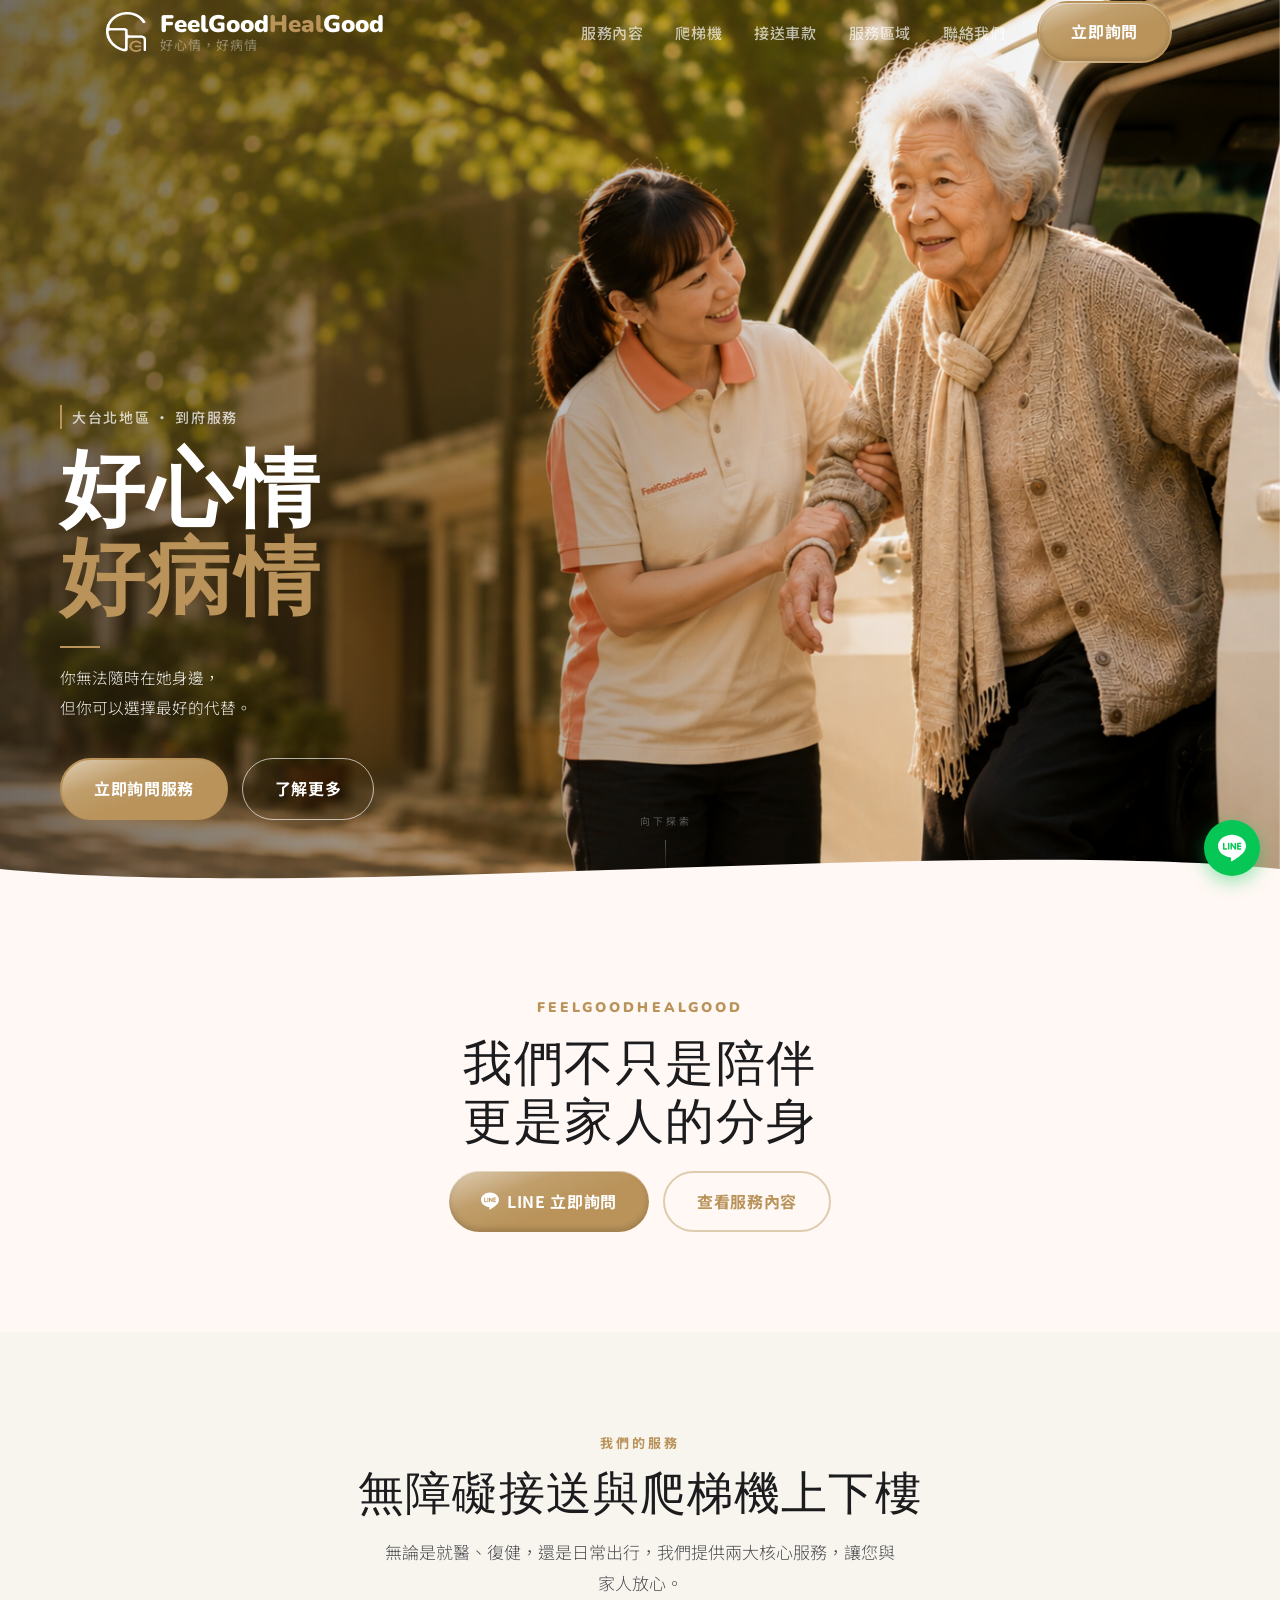
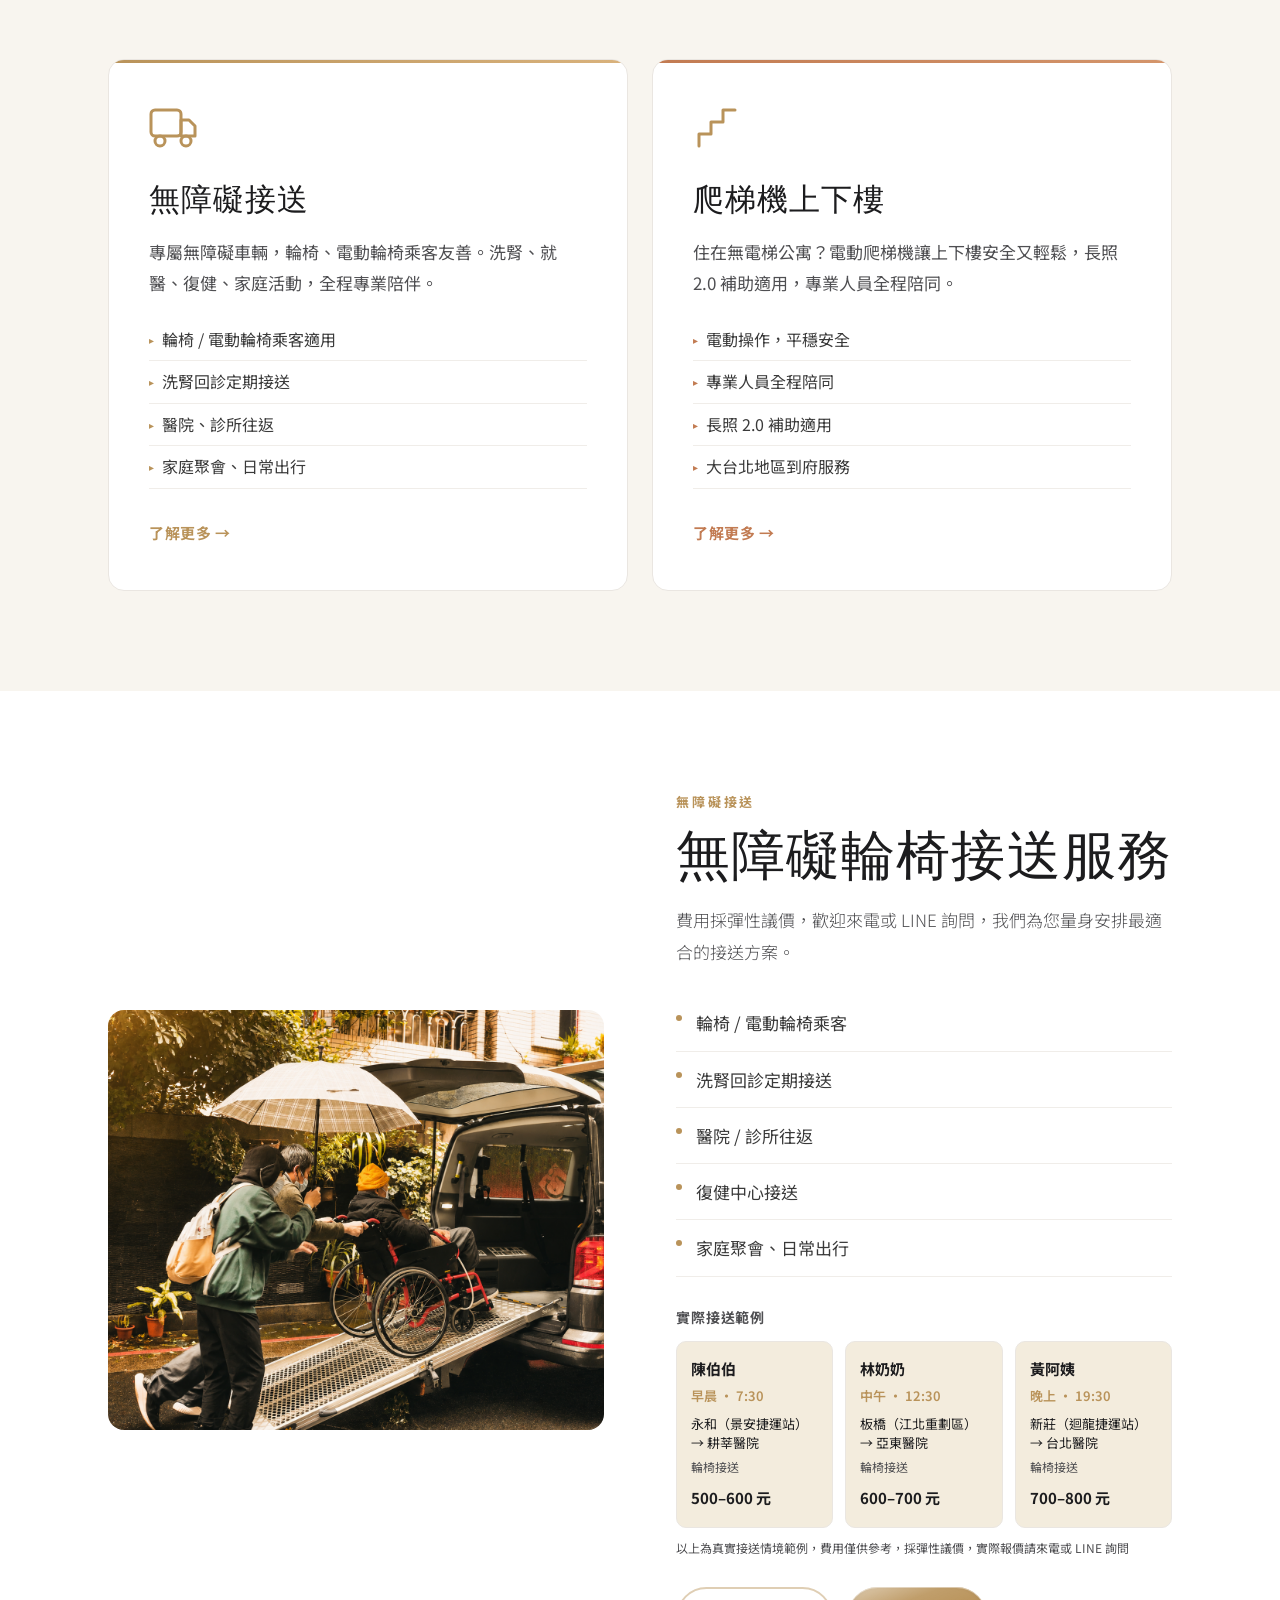
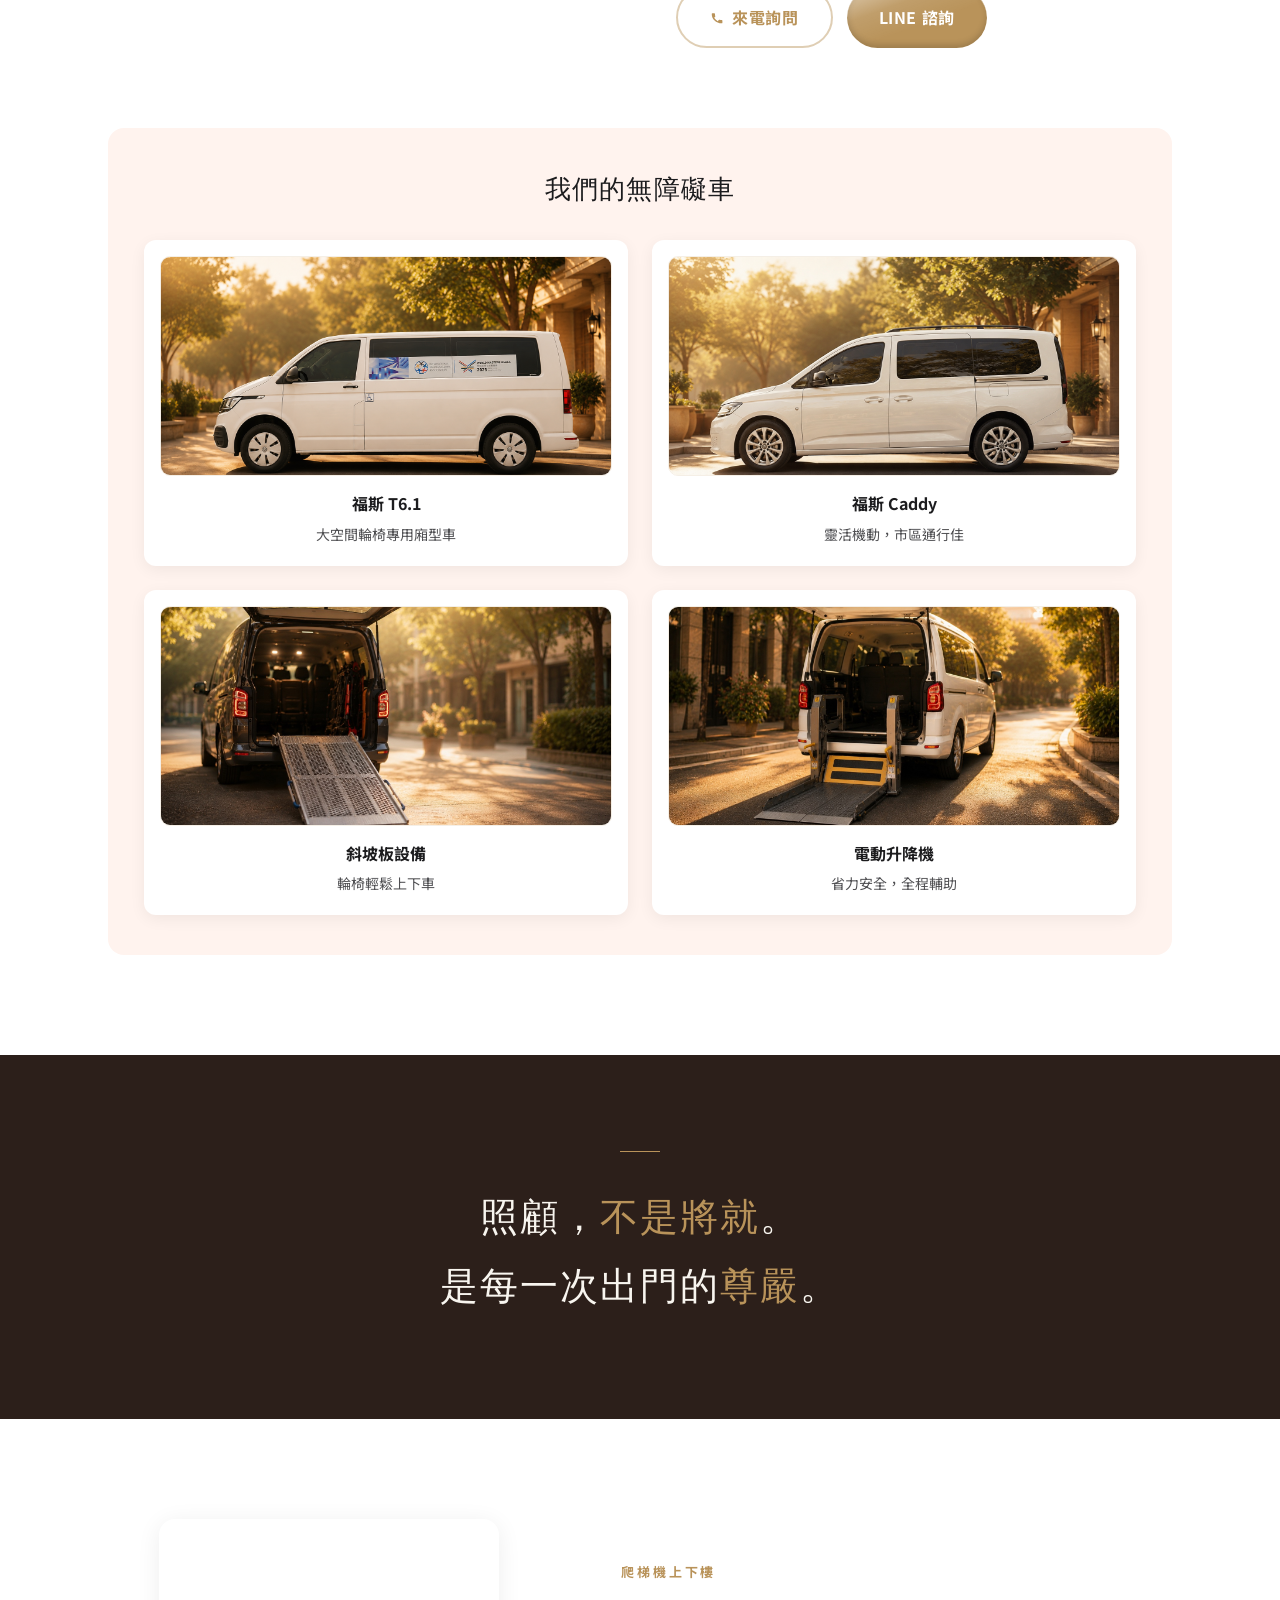
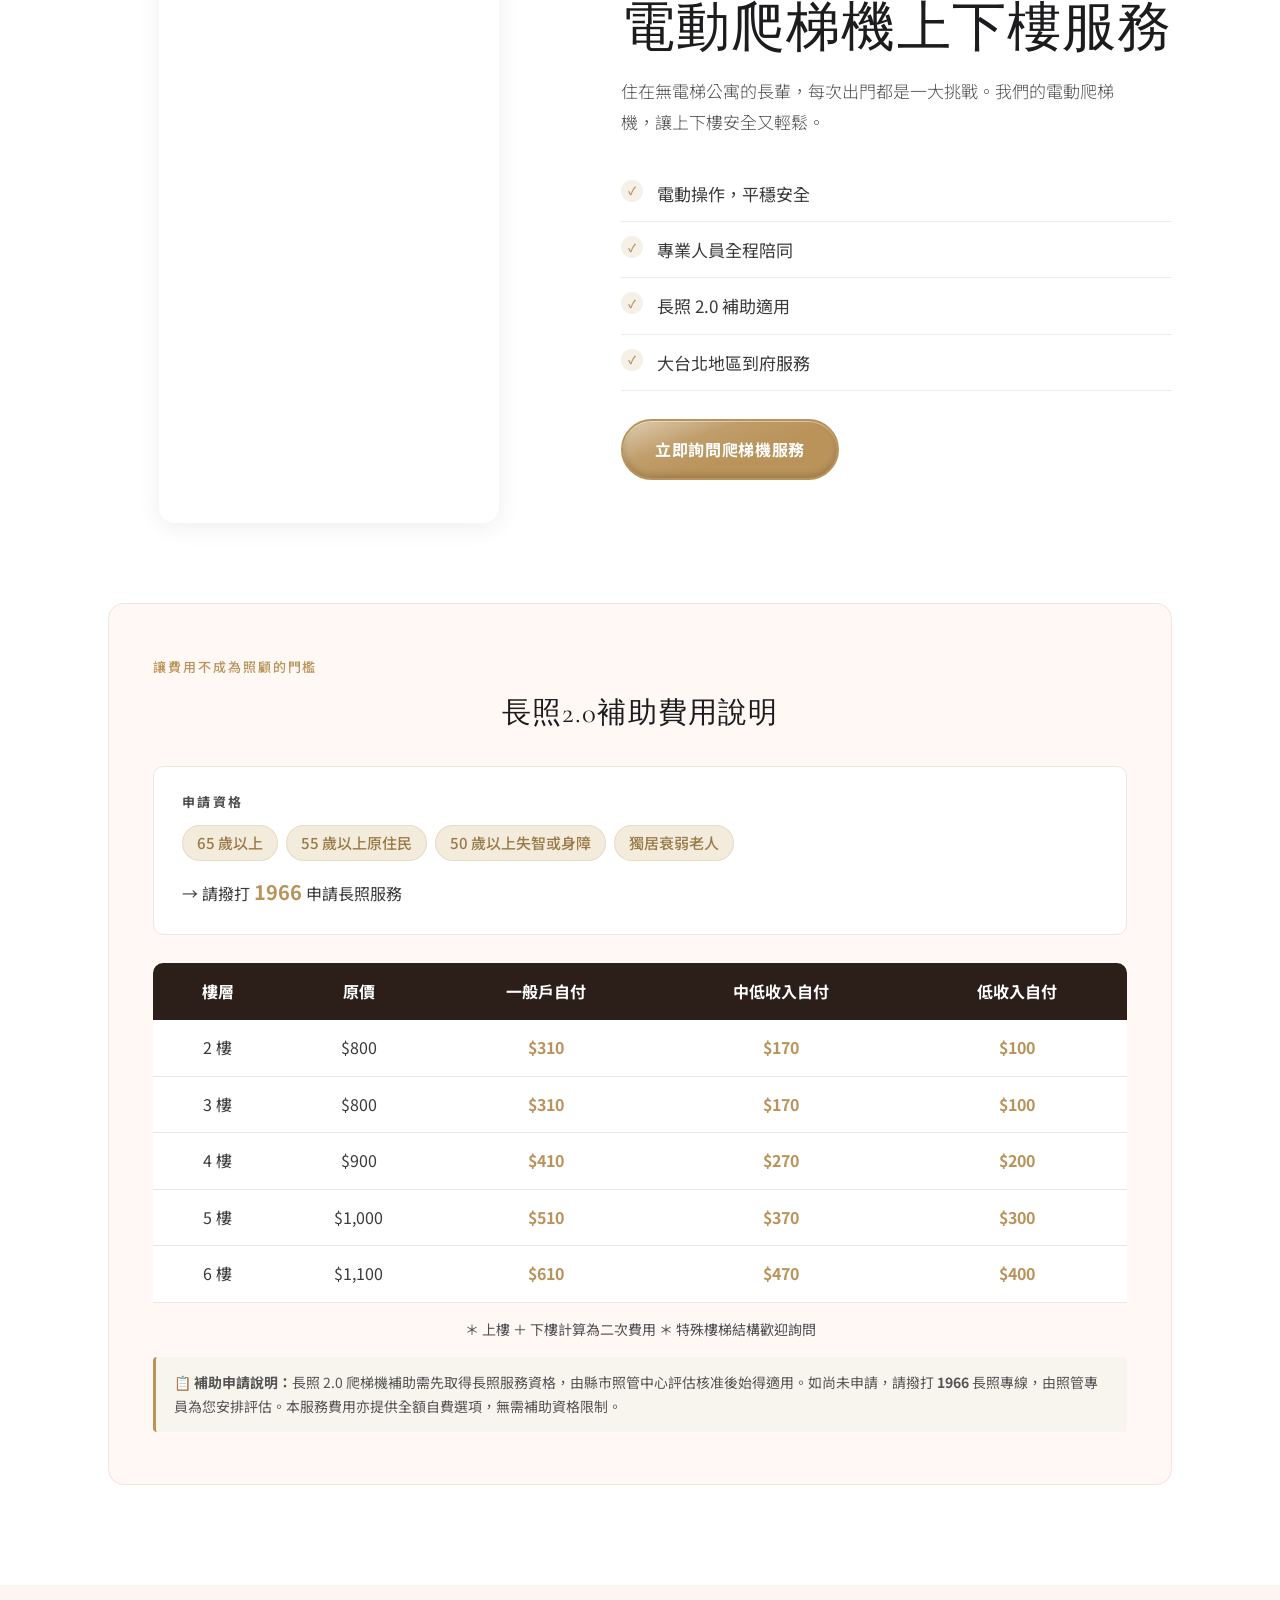
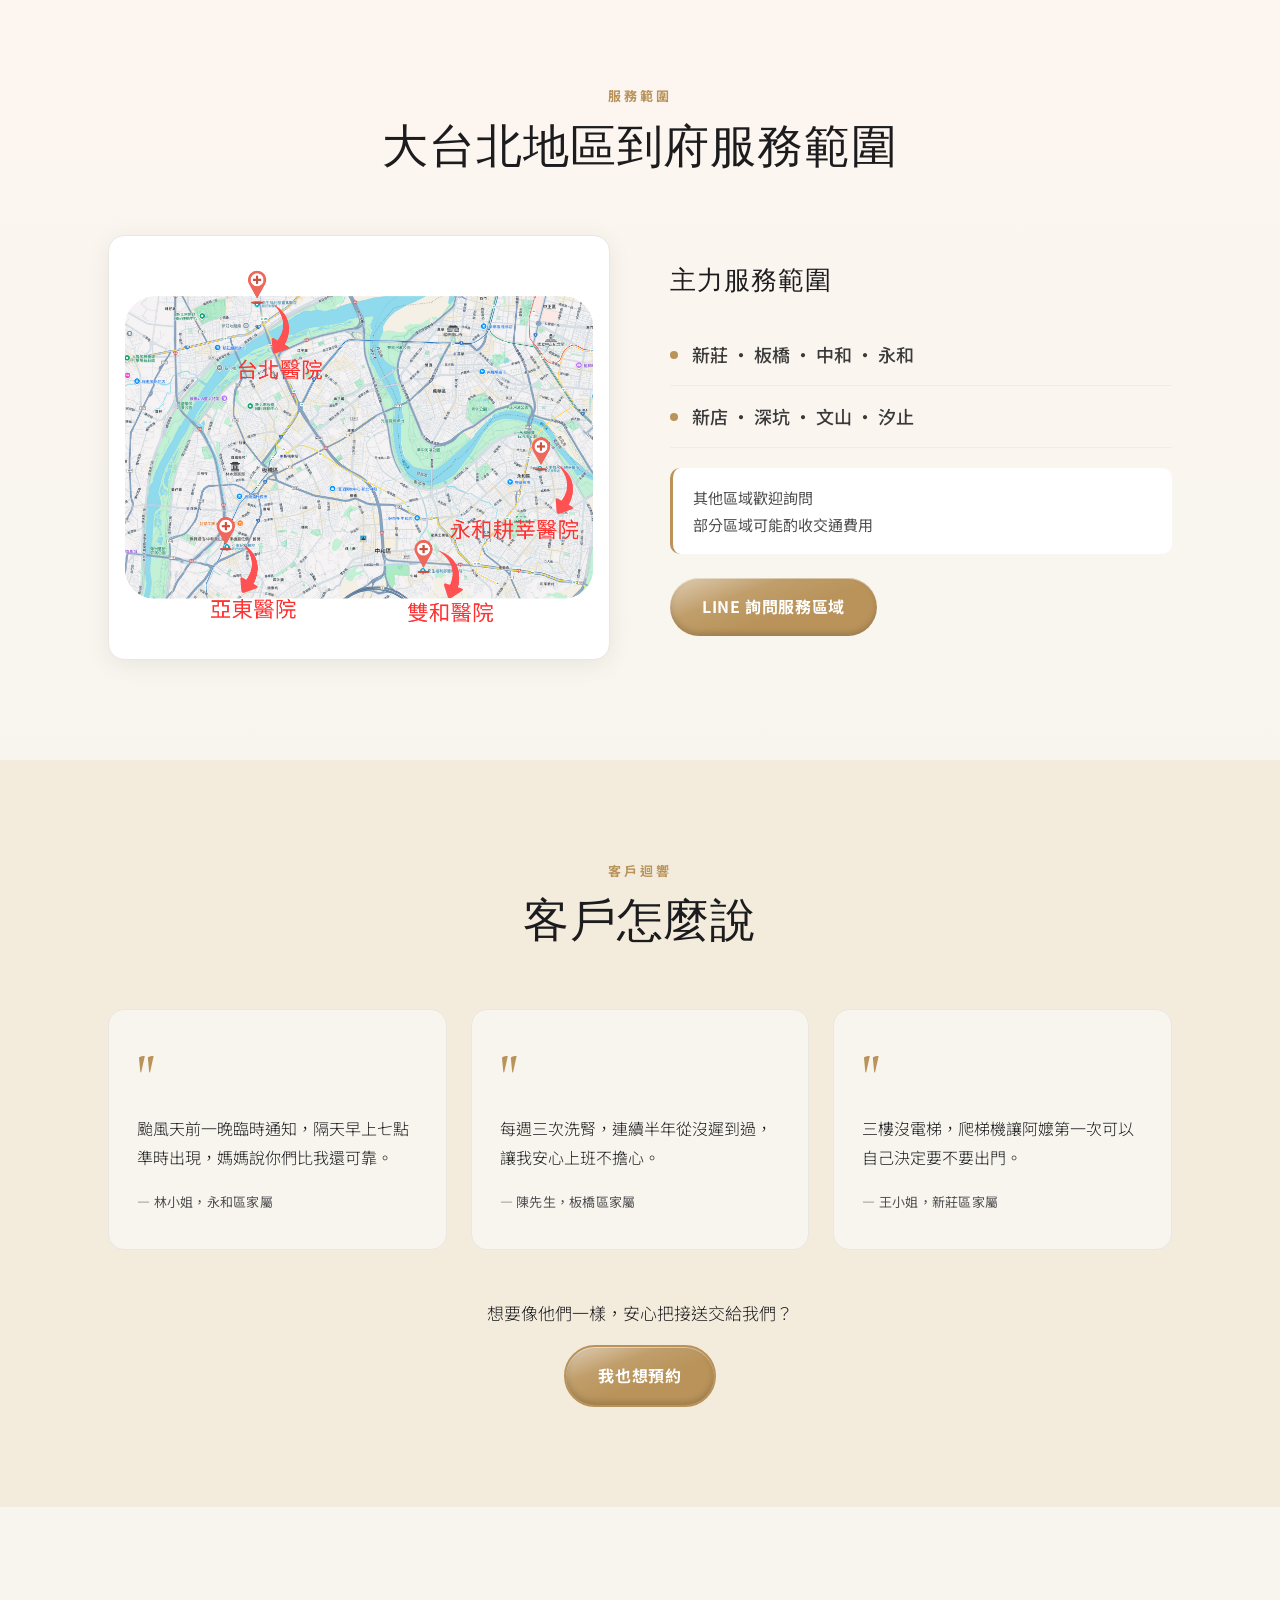
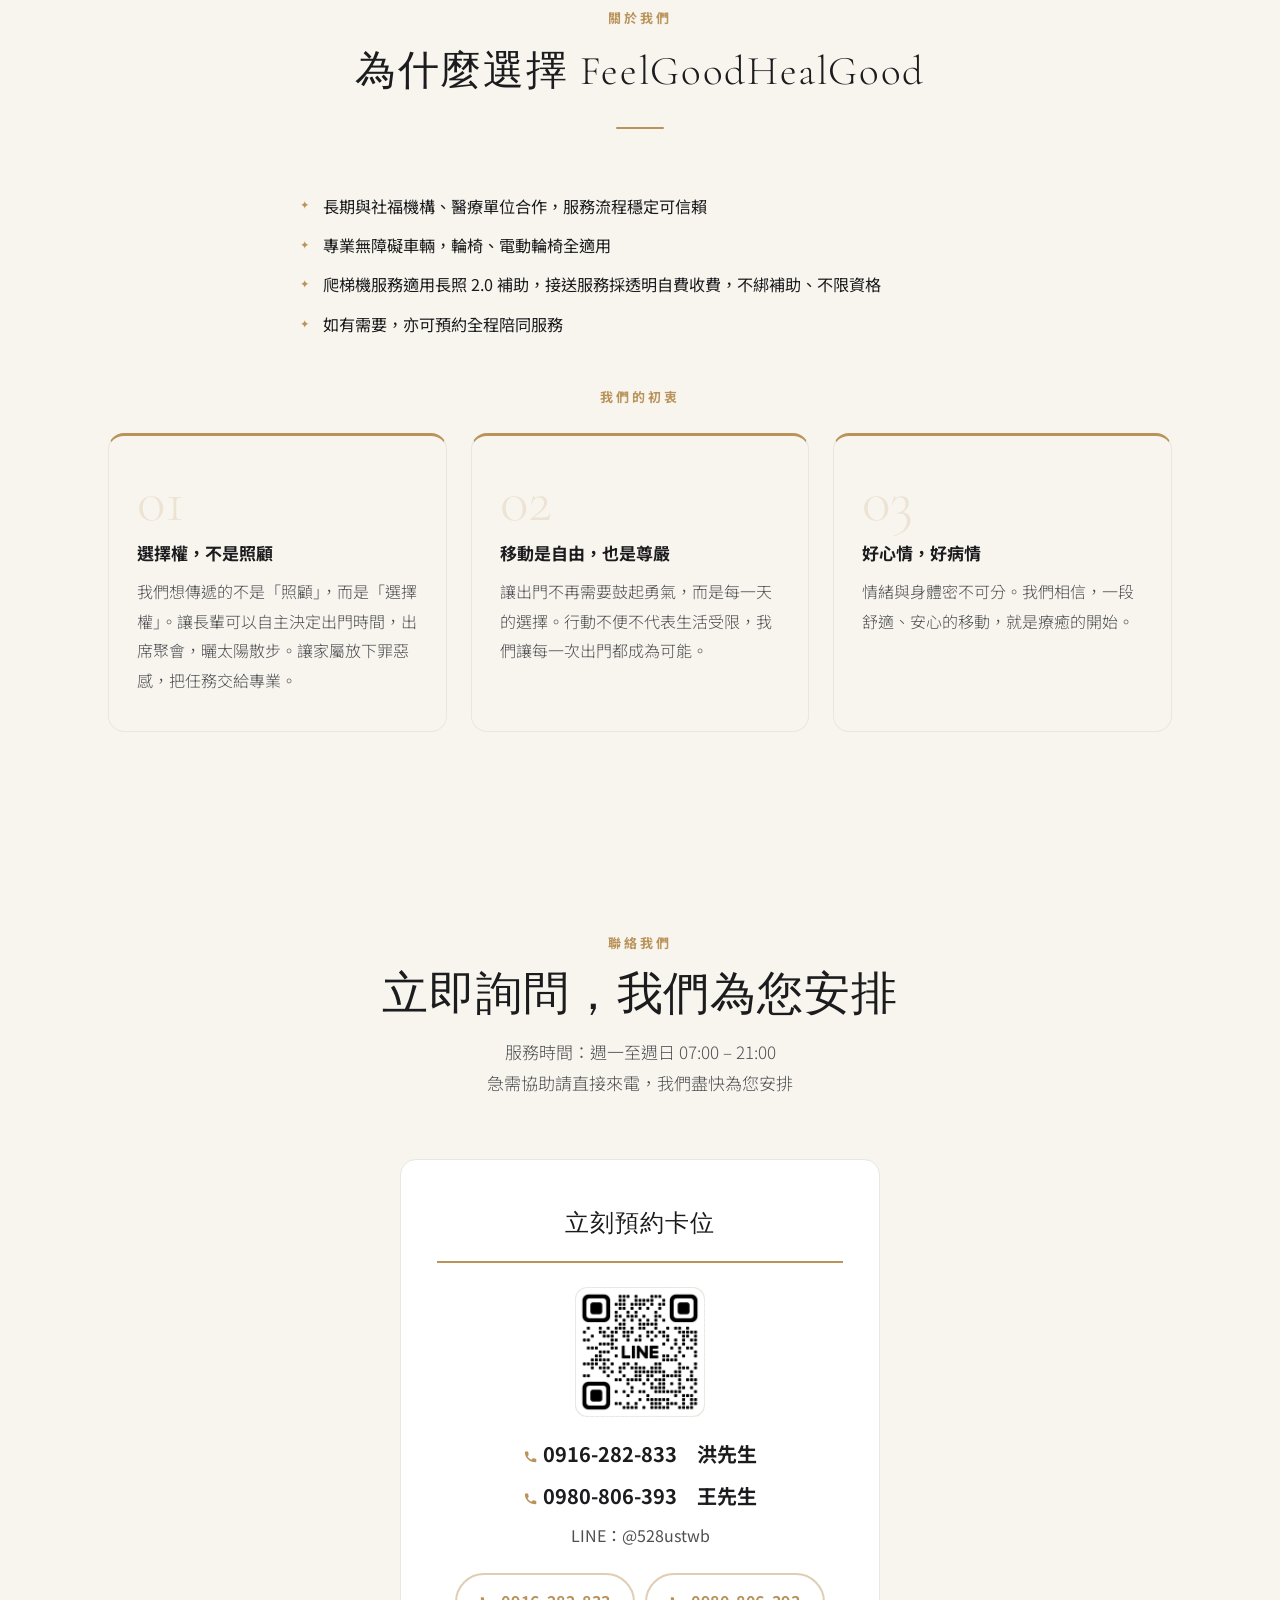
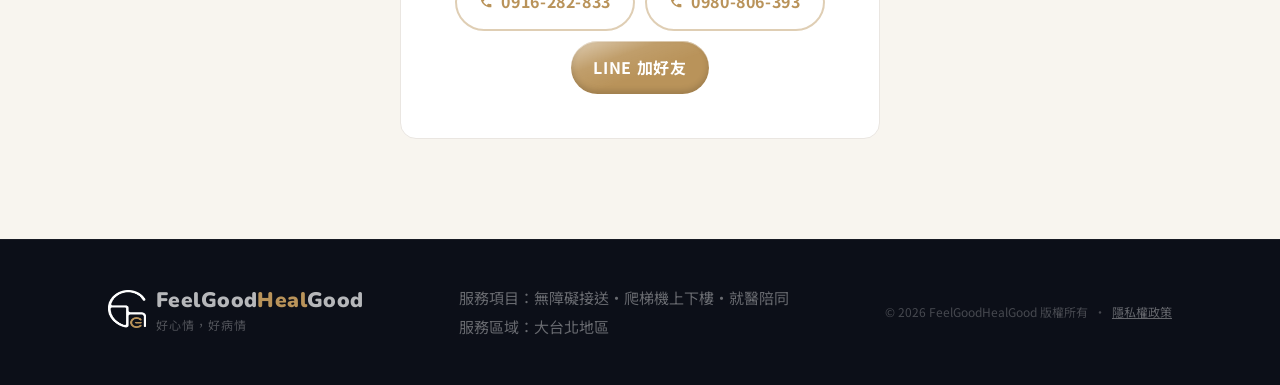
==== index.html @ 559cf6fb "安裝 GTM 容器並為全站 16 個轉換點加上詳細追蹤屬性 data-cta-type/location/label 標記所有 tel/LINE CTA，script.js 攔截點擊 push 至 d" ====
<!DOCTYPE html>
<html lang="zh-TW">
<head>
  <meta charset="UTF-8">
  <meta name="viewport" content="width=device-width, initial-scale=1.0">
  <title>無障礙接送・爬梯機上下樓｜FeelGoodHealGood 好心情好病情｜大台北到府服務</title>
  <meta name="description" content="大台北地區專業無障礙輪椅接送（自費服務，費用透明）與電動爬梯機上下樓服務。洗腎回診・醫院往返・復健接送全包辦，電動爬梯機適用長照2.0補助，一般戶最低自付額310元。服務範圍：永和・中和・板橋・新莊・新店・深坑・文山・汐止，週一至週日07:00–21:00。">
  <meta name="keywords" content="無障礙接送,無障礙車,無障礙交通,無障礙計程車,無障礙輪椅接送,爬梯機,爬梯機補助,電動爬梯機,爬梯機上下樓,爬梯機費用,爬梯機長照補助,輪椅接送,輪椅上下車,電動輪椅接送,輪椅交通,醫院接送,洗腎接送,洗腎交通,復健接送,診所接送,看診接送,出院接送,長照2.0,長照接送,長照交通,長照補助,長照車輛,居家照護接送,復康巴士,台北無障礙接送,新北無障礙接送,永和無障礙接送,永和輪椅接送,永和爬梯機,中和無障礙接送,中和輪椅接送,板橋無障礙接送,板橋輪椅接送,板橋爬梯機,新莊無障礙接送,新莊輪椅接送,新莊爬梯機,新店無障礙接送,新店輪椅接送,深坑無障礙接送,文山無障礙接送,汐止無障礙接送,汐止輪椅接送,好心情好病情,FeelGoodHealGood">
  <meta name="robots" content="index, follow">
  <meta name="author" content="FeelGoodHealGood">

  <!-- Open Graph -->
  <meta property="og:type" content="website">
  <meta property="og:locale" content="zh_TW">
  <meta property="og:title" content="無障礙接送・爬梯機上下樓｜FeelGoodHealGood｜大台北到府服務">
  <meta property="og:description" content="大台北地區專業無障礙輪椅接送（自費服務）與電動爬梯機上下樓服務（爬梯機適用長照2.0補助）。服務永和・中和・板橋・新莊・新店・深坑・文山・汐止，週一至週日07:00–21:00。">
  <meta property="og:image" content="image.png">
  <meta property="og:site_name" content="FeelGoodHealGood 好心情好病情">

  <!-- Twitter Card -->
  <meta name="twitter:card" content="summary_large_image">
  <meta name="twitter:title" content="無障礙接送・爬梯機上下樓｜FeelGoodHealGood">
  <meta name="twitter:description" content="大台北地區專業無障礙輪椅接送（自費）、電動爬梯機上下樓服務（長照2.0補助適用）。">
  <meta name="twitter:image" content="image.png">

  <!-- Geographic -->
  <meta name="geo.region" content="TW-NWT">
  <meta name="geo.placename" content="新北市、台北市">
  <meta name="geo.position" content="25.0173;121.4833">
  <meta name="ICBM" content="25.0173, 121.4833">
  <link rel="preconnect" href="https://fonts.googleapis.com">
  <link rel="preconnect" href="https://fonts.gstatic.com" crossorigin>
  <link href="https://fonts.googleapis.com/css2?family=Cormorant+Garamond:ital,wght@0,300;0,400;0,600;1,300&family=Noto+Sans+TC:wght@300;400;500;700&family=Nunito:wght@700;800;900&display=swap" rel="stylesheet">
  <link rel="stylesheet" href="style.css">
  <link rel="icon" type="image/png" href="favicon.png">

  <!-- Google Tag Manager -->
  <script>(function(w,d,s,l,i){w[l]=w[l]||[];w[l].push({'gtm.start':
  new Date().getTime(),event:'gtm.js'});var f=d.getElementsByTagName(s)[0],
  j=d.createElement(s),dl=l!='dataLayer'?'&l='+l:'';j.async=true;j.src=
  'https://www.googletagmanager.com/gtm.js?id='+i+dl;f.parentNode.insertBefore(j,f);
  })(window,document,'script','dataLayer','GTM-TP9GTZR8');</script>
  <!-- End Google Tag Manager -->
</head>
<body class="is-loading">

<!-- Google Tag Manager (noscript) -->
<noscript><iframe src="https://www.googletagmanager.com/ns.html?id=GTM-TP9GTZR8"
height="0" width="0" style="display:none;visibility:hidden"></iframe></noscript>
<!-- End Google Tag Manager (noscript) -->

<!-- ─── SITE LOADER ─── -->
<div class="site-loader" id="siteLoader" role="status" aria-live="polite">
  <div class="loader-glow" aria-hidden="true"></div>
  <div class="loader-mark" aria-hidden="true">
    <svg viewBox="0 0 564 651" xmlns="http://www.w3.org/2000/svg">
      <path class="loader-mark-base" fill="#1C1C1E" d="M 144.0 68.0 L 121.0 86.0 L 100.0 106.0 L 82.0 127.0 L 64.0 153.0 L 47.0 185.0 L 38.0 207.0 L 30.0 232.0 L 23.0 264.0 L 20.0 293.0 L 20.0 324.0 L 23.0 355.0 L 28.0 382.0 L 40.0 422.0 L 51.0 448.0 L 65.0 474.0 L 81.0 498.0 L 97.0 518.0 L 121.0 543.0 L 150.0 567.0 L 176.0 584.0 L 214.0 603.0 L 245.0 614.0 L 267.0 619.0 L 283.0 618.0 L 293.0 613.0 L 300.0 606.0 L 305.0 594.0 L 305.0 432.0 L 307.0 424.0 L 311.0 417.0 L 318.0 411.0 L 329.0 407.0 L 487.0 408.0 L 496.0 412.0 L 503.0 418.0 L 509.0 428.0 L 511.0 435.0 L 511.0 600.0 L 513.0 605.0 L 520.0 611.0 L 531.0 612.0 L 537.0 609.0 L 540.0 606.0 L 543.0 598.0 L 542.0 427.0 L 538.0 413.0 L 534.0 405.0 L 518.0 387.0 L 502.0 378.0 L 487.0 374.0 L 325.0 374.0 L 319.0 372.0 L 309.0 363.0 L 305.0 352.0 L 304.0 285.0 L 299.0 275.0 L 291.0 267.0 L 281.0 262.0 L 80.0 261.0 L 71.0 257.0 L 65.0 247.0 L 65.0 239.0 L 70.0 223.0 L 88.0 183.0 L 103.0 159.0 L 124.0 133.0 L 147.0 111.0 L 178.0 89.0 L 208.0 74.0 L 233.0 65.0 L 273.0 57.0 L 313.0 56.0 L 348.0 61.0 L 390.0 75.0 L 423.0 93.0 L 448.0 112.0 L 477.0 142.0 L 490.0 160.0 L 504.0 186.0 L 513.0 191.0 L 522.0 191.0 L 527.0 189.0 L 533.0 183.0 L 535.0 179.0 L 535.0 168.0 L 525.0 149.0 L 510.0 126.0 L 478.0 90.0 L 458.0 73.0 L 431.0 55.0 L 408.0 43.0 L 388.0 35.0 L 369.0 29.0 L 336.0 22.0 L 318.0 20.0 L 280.0 20.0 L 239.0 26.0 L 220.0 31.0 L 193.0 41.0 L 172.0 51.0 Z M 64.0 298.0 L 72.0 294.0 L 259.0 294.0 L 269.0 301.0 L 272.0 307.0 L 272.0 569.0 L 265.0 578.0 L 260.0 580.0 L 253.0 580.0 L 221.0 567.0 L 190.0 550.0 L 167.0 534.0 L 147.0 517.0 L 123.0 492.0 L 109.0 474.0 L 91.0 446.0 L 80.0 424.0 L 65.0 383.0 L 59.0 355.0 L 56.0 326.0 L 57.0 308.0 Z"/>
      <g class="loader-mark-wheel">
        <path fill="#B9935A" d="M 395.0 542.0 L 395.0 546.0 L 398.0 553.0 L 404.0 557.0 L 480.0 557.0 L 485.0 554.0 L 488.0 549.0 L 488.0 539.0 L 486.0 535.0 L 477.0 530.0 L 408.0 530.0 L 400.0 533.0 Z M 405.0 454.0 L 388.0 458.0 L 373.0 465.0 L 357.0 477.0 L 348.0 487.0 L 341.0 497.0 L 333.0 515.0 L 329.0 536.0 L 329.0 550.0 L 331.0 563.0 L 339.0 584.0 L 349.0 599.0 L 360.0 610.0 L 371.0 618.0 L 391.0 627.0 L 406.0 630.0 L 426.0 630.0 L 449.0 624.0 L 470.0 612.0 L 478.0 605.0 L 487.0 593.0 L 487.0 585.0 L 485.0 581.0 L 478.0 576.0 L 468.0 576.0 L 447.0 594.0 L 437.0 599.0 L 425.0 602.0 L 408.0 602.0 L 394.0 598.0 L 380.0 590.0 L 370.0 580.0 L 362.0 568.0 L 357.0 551.0 L 357.0 534.0 L 361.0 520.0 L 369.0 506.0 L 381.0 494.0 L 393.0 487.0 L 406.0 483.0 L 427.0 483.0 L 437.0 486.0 L 450.0 493.0 L 466.0 510.0 L 471.0 512.0 L 479.0 511.0 L 486.0 505.0 L 487.0 493.0 L 482.0 485.0 L 470.0 473.0 L 449.0 460.0 L 427.0 454.0 Z"/>
      </g>
    </svg>
  </div>
  <p class="loader-text">稍候片刻，好心情正在路上</p>
  <span class="sr-only">頁面載入中</span>
</div>
<noscript><style>.site-loader{display:none!important;}body.is-loading{overflow:visible!important;}</style></noscript>

<!-- ─── NAV ─── -->
<nav class="navbar" id="navbar">
  <div class="nav-inner">
    <a href="#" class="nav-logo">
      <img src="logo-icon.png" alt="FeelGoodHealGood 無障礙接送 Logo" aria-hidden="true" class="logo-mark logo-mark--dark">
      <img src="logo-icon-light.png" alt="FeelGoodHealGood 無障礙接送 Logo" aria-hidden="true" class="logo-mark logo-mark--light">
      <span class="logo-text">
        <span class="logo-en">FeelGood<span class="logo-accent">Heal</span>Good</span>
        <span class="logo-zh">好心情，好病情</span>
      </span>
    </a>
    <ul class="nav-links">
      <li><a href="#services">服務內容</a></li>
      <li><a href="#stairlift">爬梯機</a></li>
      <li><a href="#transport">接送車款</a></li>
      <li><a href="#area">服務區域</a></li>
      <li><a href="#contact">聯絡我們</a></li>
    </ul>
    <a href="#contact" class="btn btn-nav-cta" data-cta-type="line_intent" data-cta-location="nav_cta" data-cta-label="立即詢問">立即詢問</a>
    <button class="hamburger" id="hamburger" aria-label="選單">
      <span></span><span></span><span></span>
    </button>
  </div>
  <div class="mobile-menu" id="mobileMenu">
    <a href="#services"   class="mobile-link">服務內容</a>
    <a href="#stairlift"  class="mobile-link">爬梯機介紹</a>
    <a href="#transport"  class="mobile-link">接送車款</a>
    <a href="#area"       class="mobile-link">服務區域</a>
    <a href="#contact"    class="mobile-link">聯絡我們</a>
    <a href="#contact" class="btn btn-line mobile-cta" data-cta-type="line_intent" data-cta-location="mobile_menu_cta" data-cta-label="LINE 立即詢問">LINE 立即詢問 →</a>
  </div>
</nav>

<!-- ─── HERO ─── -->
<section class="hero-section">
  <div class="hero-zoom-wrap">
    <img class="hero-img" src="image.png" alt="照護員協助長輩上無障礙接送車，大台北到府服務">
  </div>
  <div class="hero-overlay">
    <div class="hero-content">
      <p class="hero-eyebrow">大台北地區 · 到府服務</p>
      <h1 class="sr-only">大台北無障礙輪椅接送・爬梯機上下樓到府服務｜永和・板橋・新莊・新店</h1>
      <div class="hero-title"><span>好心情</span><em>好病情</em></div>
      <div class="hero-accent-line"></div>
      <p class="hero-sub">你無法隨時在她身邊，<br>但你可以選擇最好的代替。</p>
      <div class="hero-ctas">
        <a href="#contact" class="btn btn-primary" data-cta-type="line_intent" data-cta-location="hero_cta" data-cta-label="立即詢問服務">立即詢問服務</a>
        <a href="#services" class="btn btn-ghost">了解更多</a>
      </div>
    </div>
  </div>
  <a href="#services" class="hero-scroll-hint">
    <span>向下探索</span>
    <span class="hero-scroll-line"></span>
  </a>
  <div class="hero-wave" aria-hidden="true">
    <svg xmlns="http://www.w3.org/2000/svg" viewBox="0 0 1440 80" preserveAspectRatio="none">
      <path d="M0,48 C360,80 1080,16 1440,48 L1440,80 L0,80 Z" fill="#FFF8F4"/>
    </svg>
  </div>
</section>

<!-- ─── BRIDGE ─── -->
<section class="bridge-section">
  <div class="container bridge-copy">
    <p class="bridge-eyebrow">FeelGoodHealGood</p>
    <h2 class="bridge-h2">我們不只是陪伴<br>更是家人的分身</h2>
    <div class="bridge-ctas">
      <a href="#contact" class="btn btn-line" data-cta-type="line_intent" data-cta-location="bridge_cta" data-cta-label="LINE 立即詢問">
        <svg width="18" height="18" viewBox="0 0 24 24" fill="currentColor"><path d="M19.365 9.863c.349 0 .63.285.63.631 0 .345-.281.63-.63.63H17.61v1.125h1.755c.349 0 .63.283.63.63 0 .344-.281.629-.63.629h-2.386c-.345 0-.627-.285-.627-.629V8.108c0-.345.282-.63.627-.63h2.386c.349 0 .63.285.63.63 0 .349-.281.63-.63.63H17.61v1.125h1.755zm-3.855 3.016c0 .27-.174.51-.432.596-.064.021-.133.031-.199.031-.211 0-.391-.09-.51-.25l-2.443-3.317v2.94c0 .344-.279.629-.631.629-.346 0-.626-.285-.626-.629V8.108c0-.27.173-.51.43-.595.06-.023.136-.033.194-.033.195 0 .375.104.495.254l2.462 3.33V8.108c0-.345.282-.63.63-.63.345 0 .63.285.63.63v4.771zm-5.741 0c0 .344-.282.629-.631.629-.345 0-.627-.285-.627-.629V8.108c0-.345.282-.63.627-.63.349 0 .631.285.631.63v4.771zm-2.466.629H4.917c-.345 0-.63-.285-.63-.629V8.108c0-.345.285-.63.63-.63.348 0 .63.285.63.63v4.141h1.756c.348 0 .629.283.629.63 0 .344-.281.629-.629.629M24 10.314C24 4.943 18.615.572 12 .572S0 4.943 0 10.314c0 4.811 4.27 8.842 10.035 9.608.391.082.923.258 1.058.59.12.301.079.766.038 1.08l-.164 1.02c-.045.301-.24 1.186 1.049.645 1.291-.539 6.916-4.078 9.436-6.975C23.176 14.393 24 12.458 24 10.314"/></svg>
        LINE 立即詢問
      </a>
      <a href="#services" class="btn btn-outline">查看服務內容</a>
    </div>
  </div>
</section>

<!-- ─── SERVICES OVERVIEW ─── -->
<section class="services-section" id="services">
  <div class="container">
    <div class="section-header">
      <p class="section-eye">我們的服務</p>
      <h2 class="section-title">無障礙接送<br class="mobile-br">與爬梯機上下樓</h2>
      <p class="section-desc">無論是就醫、復健，還是日常出行，我們提供兩大核心服務，讓您與家人放心。</p>
    </div>
    <div class="svc-overview-grid">
      <div class="svc-overview-card fade-in">
        <div class="svc-overview-icon"><svg xmlns="http://www.w3.org/2000/svg" width="48" height="48" viewBox="0 0 24 24" fill="none" stroke="currentColor" stroke-width="1.5" stroke-linecap="round" stroke-linejoin="round"><rect x="1" y="3" width="15" height="13" rx="2"/><path d="M16 8h4l3 3v5h-7V8z"/><circle cx="5.5" cy="18.5" r="2.5"/><circle cx="18.5" cy="18.5" r="2.5"/></svg></div>
        <h3>無障礙接送</h3>
        <p>專屬無障礙車輛，輪椅、電動輪椅乘客友善。洗腎、就醫、復健、家庭活動，全程專業陪伴。</p>
        <ul>
          <li>輪椅 / 電動輪椅乘客適用</li>
          <li>洗腎回診定期接送</li>
          <li>醫院、診所往返</li>
          <li>家庭聚會、日常出行</li>
        </ul>
        <a href="#transport" class="svc-link">了解更多 →</a>
      </div>
      <div class="svc-overview-card svc-overview-card--blue fade-in">
        <div class="svc-overview-icon"><svg xmlns="http://www.w3.org/2000/svg" width="48" height="48" viewBox="0 0 24 24" fill="none" stroke="currentColor" stroke-width="1.5" stroke-linecap="round" stroke-linejoin="round"><polyline points="3,21 3,15 9,15 9,9 15,9 15,3 21,3"/></svg></div>
        <h3>爬梯機上下樓</h3>
        <p>住在無電梯公寓？電動爬梯機讓上下樓安全又輕鬆，長照 2.0 補助適用，專業人員全程陪同。</p>
        <ul>
          <li>電動操作，平穩安全</li>
          <li>專業人員全程陪同</li>
          <li>長照 2.0 補助適用</li>
          <li>大台北地區到府服務</li>
        </ul>
        <a href="#stairlift" class="svc-link svc-link--blue">了解更多 →</a>
      </div>
    </div>
  </div>
</section>

<!-- ─── TRANSPORT DETAIL ─── -->
<section class="transport-section" id="transport">
  <div class="container">
    <div class="split-layout">
      <div class="split-img">
        <img src="service-photo.png" alt="雨天無障礙輪椅接送，照護員撐傘協助長輩推上斜坡板" class="split-photo">
      </div>
      <div class="split-text">
        <p class="section-eye">無障礙接送</p>
        <h2 class="section-title section-title--oneline">無障礙輪椅接送服務</h2>
        <p class="section-desc">費用採彈性議價，歡迎來電或 LINE 詢問，我們為您量身安排最適合的接送方案。</p>
        <ul class="feature-list">
          <li><span class="feat-dot"></span>輪椅 / 電動輪椅乘客</li>
          <li><span class="feat-dot"></span>洗腎回診定期接送</li>
          <li><span class="feat-dot"></span>醫院 / 診所往返</li>
          <li><span class="feat-dot"></span>復健中心接送</li>
          <li><span class="feat-dot"></span>家庭聚會、日常出行</li>
        </ul>
        <div class="price-ref">
          <h4 class="price-ref-title">實際接送範例</h4>
          <div class="price-ref-grid">
            <div class="price-ref-card">
              <p class="price-ref-person">陳伯伯</p>
              <p class="price-ref-time">早晨 ・ 7:30</p>
              <p class="price-ref-route">永和（景安捷運站）→ 耕莘醫院</p>
              <p class="price-ref-need">輪椅接送</p>
              <p class="price-ref-cost">500–600 元</p>
            </div>
            <div class="price-ref-card">
              <p class="price-ref-person">林奶奶</p>
              <p class="price-ref-time">中午 ・ 12:30</p>
              <p class="price-ref-route">板橋（江北重劃區）→ 亞東醫院</p>
              <p class="price-ref-need">輪椅接送</p>
              <p class="price-ref-cost">600–700 元</p>
            </div>
            <div class="price-ref-card">
              <p class="price-ref-person">黃阿姨</p>
              <p class="price-ref-time">晚上 ・ 19:30</p>
              <p class="price-ref-route">新莊（迴龍捷運站）→ 台北醫院</p>
              <p class="price-ref-need">輪椅接送</p>
              <p class="price-ref-cost">700–800 元</p>
            </div>
          </div>
          <p class="price-ref-note">以上為真實接送情境範例，費用僅供參考，採彈性議價，實際報價請來電或 LINE 詢問</p>
        </div>
        <div class="split-ctas">
          <a href="tel:0980806393" class="btn btn-outline" data-cta-type="call" data-cta-location="transport_split_cta" data-cta-label="來電詢問"><svg width="14" height="14" viewBox="0 0 24 24" fill="currentColor" aria-hidden="true"><path d="M6.62 10.79a15.05 15.05 0 0 0 6.59 6.59l2.2-2.2a1 1 0 0 1 1.01-.24c1.21.4 2.5.6 3.83.6a1 1 0 0 1 1 1V20a1 1 0 0 1-1 1C10.16 21 3 13.84 3 5a1 1 0 0 1 1-1h3.5a1 1 0 0 1 1 1c0 1.33.2 2.62.6 3.83a1 1 0 0 1-.24 1.01l-2.24 2.2z"/></svg> 來電詢問</a>
          <a href="#contact" class="btn btn-line" data-cta-type="line_intent" data-cta-location="transport_line_cta" data-cta-label="LINE 諮詢">LINE 諮詢</a>
        </div>
      </div>
    </div>

    <!-- Fleet -->
    <div class="fleet-section">
      <h3 class="fleet-title">我們的無障礙車</h3>
      <div class="fleet-grid">
        <div class="fleet-item fade-in">
          <div class="fleet-photo-frame"><img src="fleet-t6.png" alt="福斯T6.1無障礙廂型車，輪椅電動輪椅接送適用" class="fleet-photo fleet-photo--t6"></div>
          <p class="fleet-name">福斯 T6.1</p>
          <p class="fleet-desc">大空間輪椅專用廂型車</p>
        </div>
        <div class="fleet-item fade-in">
          <div class="fleet-photo-frame"><img src="fleet-caddy.png" alt="福斯Caddy無障礙接送車，大台北市區到府服務" class="fleet-photo fleet-photo--caddy"></div>
          <p class="fleet-name">福斯 Caddy</p>
          <p class="fleet-desc">靈活機動，市區通行佳</p>
        </div>
        <div class="fleet-item fade-in">
          <div class="fleet-photo-frame"><img src="fleet-ramp.jpg" alt="無障礙斜坡板設備，輪椅輕鬆上下接送車" class="fleet-photo fleet-photo--ramp"></div>
          <p class="fleet-name">斜坡板設備</p>
          <p class="fleet-desc">輪椅輕鬆上下車</p>
        </div>
        <div class="fleet-item fade-in">
          <div class="fleet-photo-frame"><img src="fleet-lift.jpg" alt="電動升降機設備，省力安全輔助輪椅上下車" class="fleet-photo fleet-photo--lift"></div>
          <p class="fleet-name">電動升降機</p>
          <p class="fleet-desc">省力安全，全程輔助</p>
        </div>
      </div>
    </div>
  </div>
</section>

<!-- ─── DARK QUOTE ─── -->
<section class="dark-quote-section">
  <div class="container">
    <div class="dark-quote-line"></div>
    <p class="dark-quote-text"><span class="dq-word">照顧，</span><em class="dq-word">不是將就</em><span class="dq-word">。</span><br><span class="dq-word">是每一次出門的</span><em class="dq-word">尊嚴</em><span class="dq-word">。</span></p>
  </div>
</section>

<!-- ─── STAIRLIFT DETAIL ─── -->
<section class="stairlift-section" id="stairlift">
  <div class="container">
    <div class="split-layout split-layout--rev">
      <div class="split-text">
        <p class="section-eye">爬梯機上下樓</p>
        <h2 class="section-title section-title--oneline">電動爬梯機上下樓服務</h2>
        <p class="section-desc">住在無電梯公寓的長輩，每次出門都是一大挑戰。<br class="mobile-br">我們的電動爬梯機，讓上下樓安全又輕鬆。</p>
        <ul class="feature-list feature-list--check">
          <li><span class="feat-check">✓</span>電動操作，平穩安全</li>
          <li><span class="feat-check">✓</span>專業人員全程陪同</li>
          <li><span class="feat-check">✓</span>長照 2.0 補助適用</li>
          <li><span class="feat-check">✓</span>大台北地區到府服務</li>
        </ul>
        <a href="#contact" class="btn btn-primary" data-cta-type="line_intent" data-cta-location="stairlift_cta" data-cta-label="立即詢問爬梯機服務">立即詢問爬梯機服務</a>
      </div>
      <div class="split-img">
        <div class="video-wrap">
          <iframe src="https://www.youtube.com/embed/HRIdCnhleWI" title="爬梯機服務示範"
            frameborder="0" allow="accelerometer; autoplay; clipboard-write; encrypted-media; gyroscope; picture-in-picture"
            allowfullscreen loading="lazy"></iframe>
        </div>
      </div>
    </div>

    <!-- Subsidy Table -->
    <div class="subsidy-block">
      <p class="subsidy-eyebrow">讓費用不成為照顧的門檻</p>
      <h2 class="subsidy-title">長照2.0補助費用說明</h2>
      <div class="subsidy-elig">
        <p class="elig-label">申請資格</p>
        <div class="elig-tags">
          <span>65 歲以上</span>
          <span>55 歲以上原住民</span>
          <span>50 歲以上失智或身障</span>
          <span>獨居衰弱老人</span>
        </div>
        <p class="elig-note">→ 請撥打 <strong>1966</strong> 申請長照服務</p>
      </div>
      <div class="table-wrap">
        <table class="subsidy-table">
          <thead>
            <tr><th>樓層</th><th>原價</th><th>一般戶自付</th><th>中低收入自付</th><th>低收入自付</th></tr>
          </thead>
          <tbody>
            <tr><td>2 樓</td><td>$800</td><td class="hi">$310</td><td class="hi">$170</td><td class="hi">$100</td></tr>
            <tr><td>3 樓</td><td>$800</td><td class="hi">$310</td><td class="hi">$170</td><td class="hi">$100</td></tr>
            <tr><td>4 樓</td><td>$900</td><td class="hi">$410</td><td class="hi">$270</td><td class="hi">$200</td></tr>
            <tr><td>5 樓</td><td>$1,000</td><td class="hi">$510</td><td class="hi">$370</td><td class="hi">$300</td></tr>
            <tr><td>6 樓</td><td>$1,100</td><td class="hi">$610</td><td class="hi">$470</td><td class="hi">$400</td></tr>
          </tbody>
        </table>
      </div>
      <p class="table-note">＊ 上樓 ＋ 下樓計算為二次費用 ＊ 特殊樓梯結構歡迎詢問</p>
      <div class="subsidy-legal-note">
        <p>📋 <strong>補助申請說明：</strong>長照 2.0 爬梯機補助需先取得長照服務資格，由縣市照管中心評估核准後始得適用。如尚未申請，請撥打 <strong>1966</strong> 長照專線，由照管專員為您安排評估。本服務費用亦提供全額自費選項，無需補助資格限制。</p>
      </div>
    </div>
  </div>
</section>

<!-- ─── SERVICE AREA ─── -->
<section class="area-section" id="area">
  <div class="container">
    <div class="section-header">
      <p class="section-eye">服務範圍</p>
      <h2 class="section-title">大台北地區到府服務範圍</h2>
    </div>
    <div class="area-layout">
      <div class="area-map">
        <div class="map-visual">
          <img src="area-map.png" alt="大台北地區服務範圍地圖，標示台北醫院、亞東醫院、雙和醫院、永和耕莘醫院" class="map-image">
        </div>
      </div>
      <div class="area-info">
        <h3 class="area-info-title">主力服務範圍</h3>
        <div class="area-list">
          <div class="area-row"><span class="area-dot"></span><span>新莊 ・ 板橋 ・ 中和 ・ 永和</span></div>
          <div class="area-row"><span class="area-dot"></span><span>新店 ・ 深坑 ・ 文山 ・ 汐止</span></div>
        </div>
        <div class="area-note">其他區域歡迎詢問<br>部分區域可能酌收交通費用</div>
        <a href="#contact" class="btn btn-line" data-cta-type="line_intent" data-cta-location="area_cta" data-cta-label="LINE 詢問服務區域">LINE 詢問服務區域</a>
      </div>
    </div>
  </div>
</section>

<!-- ─── TESTIMONIALS ─── -->
<section class="testimonial-section" id="testimonials">
  <div class="container">
    <div class="section-header">
      <p class="section-eye">客戶迴響</p>
      <h2 class="section-title">客戶怎麼說</h2>
    </div>
    <div class="testimonial-grid">
      <div class="testimonial-card fade-in">
        <div class="testimonial-quote-mark">"</div>
        <p class="testimonial-text">颱風天前一晚臨時通知，隔天早上七點準時出現，媽媽說你們比我還可靠。</p>
        <p class="testimonial-author">— 林小姐，永和區家屬</p>
      </div>
      <div class="testimonial-card fade-in">
        <div class="testimonial-quote-mark">"</div>
        <p class="testimonial-text">每週三次洗腎，連續半年從沒遲到過，讓我安心上班不擔心。</p>
        <p class="testimonial-author">— 陳先生，板橋區家屬</p>
      </div>
      <div class="testimonial-card fade-in">
        <div class="testimonial-quote-mark">"</div>
        <p class="testimonial-text">三樓沒電梯，爬梯機讓阿嬤第一次可以自己決定要不要出門。</p>
        <p class="testimonial-author">— 王小姐，新莊區家屬</p>
      </div>
    </div>
    <div class="testimonial-cta">
      <p class="testimonial-cta-text">想要像他們一樣，安心把接送交給我們？</p>
      <a href="#contact" class="btn btn-primary" data-cta-type="line_intent" data-cta-location="testimonial_cta" data-cta-label="我也想預約">我也想預約</a>
    </div>
  </div>
</section>

<!-- ─── PHILOSOPHY ─── -->
<section class="philosophy-section" id="about">
  <div class="container">
    <div class="phi-header">
      <p class="phi-brand">關於我們</p>
      <h2 class="phi-lead">為什麼選擇 FeelGoodHealGood</h2>
      <div class="phi-divider"></div>
    </div>
    <ul class="phi-advantages">
      <li>長期與社福機構、醫療單位合作，服務流程穩定可信賴</li>
      <li>專業無障礙車輛，輪椅、電動輪椅全適用</li>
      <li>爬梯機服務適用長照 2.0 補助，接送服務採透明自費收費，不綁補助、不限資格</li>
      <li>如有需要，亦可預約全程陪同服務</li>
    </ul>
    <p class="phi-intent-label">我們的初衷</p>
    <div class="phi-grid">
      <div class="phi-card fade-in">
        <div class="phi-num">01</div>
        <h3>選擇權，不是照顧</h3>
        <p>我們想傳遞的不是「照顧」，而是「選擇權」。讓長輩可以自主決定出門時間，出席聚會，曬太陽散步。讓家屬放下罪惡感，把任務交給專業。</p>
      </div>
      <div class="phi-card fade-in">
        <div class="phi-num">02</div>
        <h3>移動是自由，也是尊嚴</h3>
        <p>讓出門不再需要鼓起勇氣，而是每一天的選擇。行動不便不代表生活受限，我們讓每一次出門都成為可能。</p>
      </div>
      <div class="phi-card fade-in">
        <div class="phi-num">03</div>
        <h3>好心情，好病情</h3>
        <p>情緒與身體密不可分。我們相信，一段舒適、安心的移動，就是療癒的開始。</p>
      </div>
    </div>
  </div>
</section>

<!-- ─── CONTACT ─── -->
<section class="contact-section" id="contact">
  <div class="container">
    <div class="section-header">
      <p class="section-eye">聯絡我們</p>
      <h2 class="section-title">立即詢問，我們為您安排</h2>
      <p class="section-desc">服務時間：週一至週日 07:00 – 21:00<br>急需協助請直接來電，我們盡快為您安排</p>
    </div>
    <div class="contact-grid contact-grid--single">
      <div class="contact-card fade-in">
        <h3 class="contact-region">立刻預約卡位</h3>
        <div class="contact-qr"><div class="qr-box"><a href="https://lin.ee/QLKIggKl" target="_blank" rel="noopener" aria-label="點擊加 LINE 好友" data-cta-type="line_external" data-cta-location="contact_qr" data-cta-label="LINE QR Code"><img src="qr-xinban.png" alt="新莊・板橋區 LINE QR Code，點擊加好友"></a></div></div>
        <p class="contact-phone"><span class="icon-phone-gold"><svg width="15" height="15" viewBox="0 0 24 24" fill="currentColor" aria-hidden="true"><path d="M6.62 10.79a15.05 15.05 0 0 0 6.59 6.59l2.2-2.2a1 1 0 0 1 1.01-.24c1.21.4 2.5.6 3.83.6a1 1 0 0 1 1 1V20a1 1 0 0 1-1 1C10.16 21 3 13.84 3 5a1 1 0 0 1 1-1h3.5a1 1 0 0 1 1 1c0 1.33.2 2.62.6 3.83a1 1 0 0 1-.24 1.01l-2.24 2.2z"/></svg></span> 0916-282-833　洪先生</p>
        <p class="contact-phone"><span class="icon-phone-gold"><svg width="15" height="15" viewBox="0 0 24 24" fill="currentColor" aria-hidden="true"><path d="M6.62 10.79a15.05 15.05 0 0 0 6.59 6.59l2.2-2.2a1 1 0 0 1 1.01-.24c1.21.4 2.5.6 3.83.6a1 1 0 0 1 1 1V20a1 1 0 0 1-1 1C10.16 21 3 13.84 3 5a1 1 0 0 1 1-1h3.5a1 1 0 0 1 1 1c0 1.33.2 2.62.6 3.83a1 1 0 0 1-.24 1.01l-2.24 2.2z"/></svg></span> 0980-806-393　王先生</p>
        <p class="contact-line-id">LINE：@528ustwb</p>
        <div class="contact-btns">
          <a href="tel:0916282833" class="btn btn-outline" data-cta-type="call" data-cta-location="contact_phone_1" data-cta-label="0916-282-833"><svg width="14" height="14" viewBox="0 0 24 24" fill="currentColor" aria-hidden="true"><path d="M6.62 10.79a15.05 15.05 0 0 0 6.59 6.59l2.2-2.2a1 1 0 0 1 1.01-.24c1.21.4 2.5.6 3.83.6a1 1 0 0 1 1 1V20a1 1 0 0 1-1 1C10.16 21 3 13.84 3 5a1 1 0 0 1 1-1h3.5a1 1 0 0 1 1 1c0 1.33.2 2.62.6 3.83a1 1 0 0 1-.24 1.01l-2.24 2.2z"/></svg> 0916-282-833</a>
          <a href="tel:0980806393" class="btn btn-outline" data-cta-type="call" data-cta-location="contact_phone_2" data-cta-label="0980-806-393"><svg width="14" height="14" viewBox="0 0 24 24" fill="currentColor" aria-hidden="true"><path d="M6.62 10.79a15.05 15.05 0 0 0 6.59 6.59l2.2-2.2a1 1 0 0 1 1.01-.24c1.21.4 2.5.6 3.83.6a1 1 0 0 1 1 1V20a1 1 0 0 1-1 1C10.16 21 3 13.84 3 5a1 1 0 0 1 1-1h3.5a1 1 0 0 1 1 1c0 1.33.2 2.62.6 3.83a1 1 0 0 1-.24 1.01l-2.24 2.2z"/></svg> 0980-806-393</a>
          <a href="https://lin.ee/QLKIggKl" class="btn btn-line" target="_blank" rel="noopener" data-cta-type="line_external" data-cta-location="contact_line_button" data-cta-label="LINE 加好友">LINE 加好友</a>
        </div>
      </div>
    </div>
  </div>
</section>

<!-- ─── FOOTER ─── -->
<footer class="footer">
  <div class="container footer-inner">
    <div class="footer-brand">
      <div class="ft-logo-row">
        <img src="logo-icon-light.png" alt="FeelGoodHealGood" class="logo-mark logo-mark--light">
        <div class="ft-logo-text">
          <span class="ft-logo">FeelGood<span>Heal</span>Good</span>
          <span class="ft-tagline">好心情，好病情</span>
        </div>
      </div>
    </div>
    <div class="ft-info">
      <p>服務項目：無障礙接送・爬梯機上下樓・就醫陪同</p>
      <p>服務區域：大台北地區</p>
    </div>
    <div class="ft-copy">
      <p>© 2026 FeelGoodHealGood 版權所有 &nbsp;·&nbsp; <a href="privacy.html">隱私權政策</a></p>
    </div>
  </div>
</footer>

<!-- ─── MOBILE FIXED CTA ─── -->
<div class="fixed-cta" id="fixedCta">
  <a href="tel:0980806393" class="fixed-btn fixed-btn--phone" data-cta-type="call" data-cta-location="fixed_bar_phone" data-cta-label="撥打電話">
    <svg width="16" height="16" viewBox="0 0 24 24" fill="currentColor" aria-hidden="true"><path d="M6.62 10.79a15.05 15.05 0 0 0 6.59 6.59l2.2-2.2a1 1 0 0 1 1.01-.24c1.21.4 2.5.6 3.83.6a1 1 0 0 1 1 1V20a1 1 0 0 1-1 1C10.16 21 3 13.84 3 5a1 1 0 0 1 1-1h3.5a1 1 0 0 1 1 1c0 1.33.2 2.62.6 3.83a1 1 0 0 1-.24 1.01l-2.24 2.2z"/></svg>
    撥打電話
  </a>
  <a href="#contact"       class="fixed-btn fixed-btn--line" data-cta-type="line_intent" data-cta-location="fixed_bar_line" data-cta-label="立刻預約卡位">
    <svg width="23" height="23" viewBox="0 0 24 24" fill="currentColor" aria-hidden="true"><path d="M19.365 9.863c.349 0 .63.285.63.631 0 .345-.281.63-.63.63H17.61v1.125h1.755c.349 0 .63.283.63.63 0 .344-.281.629-.63.629h-2.386c-.345 0-.627-.285-.627-.629V8.108c0-.345.282-.63.627-.63h2.386c.349 0 .63.285.63.63 0 .349-.281.63-.63.63H17.61v1.125h1.755zm-3.855 3.016c0 .27-.174.51-.432.596-.064.021-.133.031-.199.031-.211 0-.391-.09-.51-.25l-2.443-3.317v2.94c0 .344-.279.629-.631.629-.346 0-.626-.285-.626-.629V8.108c0-.27.173-.51.43-.595.06-.023.136-.033.194-.033.195 0 .375.104.495.254l2.462 3.33V8.108c0-.345.282-.63.63-.63.345 0 .63.285.63.63v4.771zm-5.741 0c0 .344-.282.629-.631.629-.345 0-.627-.285-.627-.629V8.108c0-.345.282-.63.627-.63.349 0 .631.285.631.63v4.771zm-2.466.629H4.917c-.345 0-.63-.285-.63-.629V8.108c0-.345.285-.63.63-.63.348 0 .63.285.63.63v4.141h1.756c.348 0 .629.283.629.63 0 .344-.281.629-.629.629M24 10.314C24 4.943 18.615.572 12 .572S0 4.943 0 10.314c0 4.811 4.27 8.842 10.035 9.608.391.082.923.258 1.058.59.12.301.079.766.038 1.08l-.164 1.02c-.045.301-.24 1.186 1.049.645 1.291-.539 6.916-4.078 9.436-6.975C23.176 14.393 24 12.458 24 10.314"/></svg>
    立刻預約卡位
  </a>
</div>

<!-- ─── FLOATING LINE BUTTON ─── -->
<a href="https://line.me/R/ti/p/@528ustwb?oaMessage=%E6%82%A8%E5%A5%BD%EF%BC%8C%E6%88%91%E6%83%B3%E8%A9%A2%E5%95%8F%E7%84%A1%E9%9A%9C%E7%A4%99%E6%8E%A5%E9%80%81%E6%9C%8D%E5%8B%99" class="line-float-btn" title="LINE 立即詢問" target="_blank" rel="noopener" data-cta-type="line_external" data-cta-location="floating_line_button" data-cta-label="LINE 立即詢問（浮動按鈕）">
  <svg width="28" height="28" viewBox="0 0 24 24" fill="#fff"><path d="M19.365 9.863c.349 0 .63.285.63.631 0 .345-.281.63-.63.63H17.61v1.125h1.755c.349 0 .63.283.63.63 0 .344-.281.629-.63.629h-2.386c-.345 0-.627-.285-.627-.629V8.108c0-.345.282-.63.627-.63h2.386c.349 0 .63.285.63.63 0 .349-.281.63-.63.63H17.61v1.125h1.755zm-3.855 3.016c0 .27-.174.51-.432.596-.064.021-.133.031-.199.031-.211 0-.391-.09-.51-.25l-2.443-3.317v2.94c0 .344-.279.629-.631.629-.346 0-.626-.285-.626-.629V8.108c0-.27.173-.51.43-.595.06-.023.136-.033.194-.033.195 0 .375.104.495.254l2.462 3.33V8.108c0-.345.282-.63.63-.63.345 0 .63.285.63.63v4.771zm-5.741 0c0 .344-.282.629-.631.629-.345 0-.627-.285-.627-.629V8.108c0-.345.282-.63.627-.63.349 0 .631.285.631.63v4.771zm-2.466.629H4.917c-.345 0-.63-.285-.63-.629V8.108c0-.345.285-.63.63-.63.348 0 .63.285.63.63v4.141h1.756c.348 0 .629.283.629.63 0 .344-.281.629-.629.629M24 10.314C24 4.943 18.615.572 12 .572S0 4.943 0 10.314c0 4.811 4.27 8.842 10.035 9.608.391.082.923.258 1.058.59.12.301.079.766.038 1.08l-.164 1.02c-.045.301-.24 1.186 1.049.645 1.291-.539 6.916-4.078 9.436-6.975C23.176 14.393 24 12.458 24 10.314"/></svg>
</a>

<script src="script.js"></script>

<script type="application/ld+json">
{
  "@context": "https://schema.org",
  "@graph": [
    {
      "@type": "LocalBusiness",
      "@id": "#business",
      "name": "FeelGoodHealGood",
      "alternateName": "好心情好病情無障礙接送",
      "description": "大台北地區專業無障礙輪椅接送（自費服務）與電動爬梯機上下樓服務（爬梯機適用長照2.0補助）",
      "slogan": "好心情，好病情",
      "url": "https://feelgoodhealgood.tw",
      "image": "https://feelgoodhealgood.tw/image.png",
      "logo": "https://feelgoodhealgood.tw/logo-icon.png",
      "priceRange": "NT$500-1500",
      "telephone": ["+886-916-282-833", "+886-980-806-393"],
      "openingHours": "Mo-Su 07:00-21:00",
      "sameAs": [
        "https://line.me/R/ti/p/@528ustwb"
      ],
      "areaServed": [
        {"@type": "City", "name": "永和"},
        {"@type": "City", "name": "中和"},
        {"@type": "City", "name": "板橋"},
        {"@type": "City", "name": "新莊"},
        {"@type": "City", "name": "新店"},
        {"@type": "City", "name": "深坑"},
        {"@type": "City", "name": "文山"},
        {"@type": "City", "name": "汐止"}
      ],
      "serviceType": ["無障礙輪椅接送", "電動爬梯機上下樓", "洗腎回診接送", "醫院往返接送", "復健接送"],
      "address": {
        "@type": "PostalAddress",
        "addressRegion": "新北市",
        "addressCountry": "TW"
      },
      "contactPoint": [
        {
          "@type": "ContactPoint",
          "telephone": "+886-916-282-833",
          "contactType": "customer service",
          "areaServed": ["新莊區", "板橋區"],
          "availableLanguage": "zh-TW"
        },
        {
          "@type": "ContactPoint",
          "telephone": "+886-980-806-393",
          "contactType": "customer service",
          "areaServed": ["新店區", "深坑區"],
          "availableLanguage": "zh-TW"
        }
      ],
      "hasOfferCatalog": {
        "@type": "OfferCatalog",
        "name": "服務項目",
        "itemListElement": [
          {
            "@type": "Offer",
            "itemOffered": {
              "@type": "Service",
              "name": "無障礙輪椅接送",
              "description": "專屬無障礙車輛，適用輪椅、電動輪椅乘客。洗腎回診、就醫復健、醫院診所往返、家庭聚會出行，全程專業陪伴。費用採彈性議價。"
            }
          },
          {
            "@type": "Offer",
            "itemOffered": {
              "@type": "Service",
              "name": "電動爬梯機上下樓",
              "description": "無電梯公寓專用電動爬梯機服務。平穩安全，專業人員全程陪同。長照2.0補助適用，一般戶2樓自付310元起。"
            }
          }
        ]
      }
    },
    {
      "@type": "FAQPage",
      "mainEntity": [
        {
          "@type": "Question",
          "name": "FeelGoodHealGood 無障礙接送服務哪些地區？",
          "acceptedAnswer": {
            "@type": "Answer",
            "text": "服務範圍涵蓋大台北地區，包含永和、中和、板橋、新莊、新店、文山、汐止。其他區域歡迎詢問，部分區域可能酌收交通費用。"
          }
        },
        {
          "@type": "Question",
          "name": "爬梯機上下樓服務可以申請長照補助嗎？",
          "acceptedAnswer": {
            "@type": "Answer",
            "text": "可以。電動爬梯機上下樓服務適用長照2.0補助，65歲以上、55歲以上原住民、50歲以上失智或身障者、獨居衰弱老人均可申請。請撥打1966申請長照服務。一般戶2樓自付310元，中低收入戶170元，低收入戶100元。"
          }
        },
        {
          "@type": "Question",
          "name": "無障礙輪椅接送費用怎麼計算？",
          "acceptedAnswer": {
            "@type": "Answer",
            "text": "費用採彈性議價，依接送路程與需求安排，歡迎來電或LINE詢問，我們為您量身安排最適合的接送方案。"
          }
        },
        {
          "@type": "Question",
          "name": "服務時間是什麼時候？",
          "acceptedAnswer": {
            "@type": "Answer",
            "text": "服務時間為週一至週日07:00–21:00，急需協助請直接來電，我們盡快為您安排。"
          }
        },
        {
          "@type": "Question",
          "name": "坐輪椅或電動輪椅可以搭乘嗎？",
          "acceptedAnswer": {
            "@type": "Answer",
            "text": "可以。我們的無障礙車輛配有斜坡板與電動升降機，輪椅及電動輪椅乘客均可安全上下車，全程專業人員陪同。"
          }
        },
        {
          "@type": "Question",
          "name": "洗腎定期接送可以安排嗎？",
          "acceptedAnswer": {
            "@type": "Answer",
            "text": "可以。我們提供洗腎回診定期接送服務，可依透析時間安排固定班次，歡迎電話或LINE詢問詳情。"
          }
        }
      ]
    }
  ]
}
</script>
</body>
</html>
---- style.css ----
/* ══════════════════════════════════════════
   DESIGN TOKENS
══════════════════════════════════════════ */
:root {
  /* Brand — FGHG 品牌色盤 */
  --color-primary:      #B9935A; /* 暖金 — CTA、連結、重點 */
  --color-primary-dark: #9A7A48; /* 暖金深版 — hover 狀態 */
  --color-dark:         #1C1C1E; /* 墨黑 — 標題、深色背景 */
  --color-bg:           #F8F5EF; /* 暖白 — 頁面底色 */
  --color-text:         #3A3A3A; /* 深灰 — 內文 */
  --color-white:        #FFFFFF;

  /* Brand (legacy aliases — kept so existing rules below still work) */
  --coral:        var(--color-primary);
  --coral-dark:   var(--color-primary-dark);
  --coral-dim:    rgba(185, 147, 90, 0.14);
  --coral-glow:   rgba(185, 147, 90, 0.35);
  --accent-blue:      #3878C8;
  --accent-blue-dark: #2A60A8;
  --accent-blue-dim:  rgba(56, 120, 200, 0.12);
  --amber:            #C27B52;
  --line-green:   #06C755; /* 浮動 LINE 按鈕保留，不納入換色 */
  --line-dark:    #05a849;

  /* Light palette */
  --cream:        var(--color-bg);
  --cream-warm:   #F3ECDD;
  --white:        var(--color-white);
  --border:       #EAE6E1;
  --border-light: #F0EDE9;

  /* Text */
  --ink:          var(--color-dark);
  --body:         var(--color-text);
  --muted:        #4F4F52; /* 長輩客人反映內文太淺看不清楚，再加深兩階（原 #6B6B6E），維持灰色不轉黑 */

  /* Dark palette (animation + philosophy) */
  --deep:         #0C0F18;
  --deep-mid:     #13182A;
  --deep-surface: rgba(255,255,255,0.055);
  --deep-border:  rgba(255,255,255,0.09);

  /* Glass */
  --glass-dark:   rgba(255,255,255,0.06);
  --glass-light:  rgba(255,255,255,0.88);

  /* Spacing */
  --nav-h:        64px;
  --r:            16px;
  --r-sm:         10px;
  --r-pill:       100px;
  --pad:          100px;

  /* Logo size / position — 也可以用 logo-adjuster.html 拖拉滑桿產生這幾行 */
  --logo-size-header:   40px;
  --logo-size-footer:   38px;
  --logo-offset-header-x: -2px;
  --logo-offset-header-y: 0px;
  --logo-offset-footer-x: 0px;
  --logo-offset-footer-y: 0px;

  /* Shadows */
  --sh:           0 4px 24px rgba(0,0,0,0.07);
  --sh-hover:     0 16px 48px rgba(0,0,0,0.14);
  --sh-card:      0 2px 12px rgba(0,0,0,0.05);

  /* Gold gloss — 暖金色塊的光澤疊層 */
  --gold-gloss: linear-gradient(160deg, rgba(255,255,255,0.55) 0%, rgba(255,255,255,0.10) 32%, rgba(255,255,255,0) 58%);
}

/* ══════════════════════════════════════════
   CURSOR STAR TRAIL
══════════════════════════════════════════ */
@keyframes starFade {
  0%   { opacity: 0.9; transform: translate(-50%, -50%) translate(0, 0) scale(1); }
  100% { opacity: 0;   transform: translate(-50%, -50%) translate(var(--dx), var(--dy)) scale(0.4); }
}
.cursor-star {
  position: fixed;
  pointer-events: none;
  z-index: 9999;
  color: var(--coral);
  line-height: 1;
  user-select: none;
  animation: starFade 0.75s ease-out forwards;
}

/* ══════════════════════════════════════════
   RESET & BASE
══════════════════════════════════════════ */
*, *::before, *::after { box-sizing: border-box; margin: 0; padding: 0; }
html { scroll-behavior: smooth; font-size: 17px; }
body {
  font-family: 'Noto Sans TC', system-ui, sans-serif;
  background: var(--cream);
  color: var(--body);
  line-height: 1.72;
  overflow-x: hidden;
  -webkit-font-smoothing: antialiased;
}
img { max-width: 100%; height: auto; display: block; }
a { text-decoration: none; color: inherit; }
ul { list-style: none; }

.container {
  max-width: 1120px;
  margin: 0 auto;
  padding: 0 28px;
}

/* ══════════════════════════════════════════
   SITE LOADER — 輪轉的金 G，車正穩穩在路上
══════════════════════════════════════════ */
body.is-loading { overflow: hidden; }

.site-loader {
  position: fixed;
  inset: 0;
  z-index: 9999;
  display: flex;
  flex-direction: column;
  align-items: center;
  justify-content: center;
  gap: 26px;
  background: var(--cream);
  transition: opacity 0.6s ease, visibility 0.6s ease;
}
.site-loader.is-hidden {
  opacity: 0;
  visibility: hidden;
  pointer-events: none;
}

.loader-glow {
  position: absolute;
  width: 200px;
  height: 200px;
  border-radius: 50%;
  background: radial-gradient(circle, var(--coral-glow), transparent 70%);
  filter: blur(18px);
  animation: loaderGlow 2.4s ease-in-out infinite;
}

.loader-mark {
  position: relative;
  width: 86px;
}
.loader-mark svg {
  width: 100%;
  height: auto;
  display: block;
  filter: drop-shadow(0 10px 22px rgba(28, 28, 30, 0.14));
}
.loader-mark-wheel {
  transform-box: fill-box;
  transform-origin: 50% 50%;
  animation: loaderSpin 2.2s linear infinite;
}

.loader-text {
  font-family: 'Cormorant Garamond', serif;
  font-style: italic;
  font-weight: 400;
  font-size: 1.02rem;
  letter-spacing: 0.02em;
  color: var(--muted);
  opacity: 0;
  transform: translateY(6px);
  animation: fadeUp 0.7s 0.4s ease forwards;
}

@keyframes loaderSpin {
  to { transform: rotate(360deg); }
}
@keyframes loaderGlow {
  0%, 100% { opacity: 0.35; transform: scale(0.92); }
  50%      { opacity: 0.65; transform: scale(1.06); }
}

@media (prefers-reduced-motion: reduce) {
  .loader-mark-wheel,
  .loader-glow { animation: none; }
}

/* ══════════════════════════════════════════
   NAVIGATION  — frosted glass
══════════════════════════════════════════ */
.navbar {
  position: fixed;
  inset: 0 0 auto 0;
  z-index: 500;
  background: transparent;
  box-shadow: none;
  transition: background 0.35s, backdrop-filter 0.35s, box-shadow 0.35s;
}
.navbar.scrolled {
  background: rgba(248, 245, 239, 0.88);
  backdrop-filter: blur(24px) saturate(160%);
  -webkit-backdrop-filter: blur(24px) saturate(160%);
  box-shadow: 0 1px 0 var(--border), 0 4px 20px rgba(0,0,0,0.06);
}

/* Transparent over hero — text stays white via on-dark selectors */
.navbar.on-dark {
  background: transparent;
  backdrop-filter: none;
  -webkit-backdrop-filter: none;
  box-shadow: none;
}

.nav-inner {
  max-width: 1120px;
  margin: 0 auto;
  padding: 0 28px;
  height: var(--nav-h);
  display: flex;
  align-items: center;
  gap: 32px;
}
.nav-logo {
  display: flex;
  align-items: center;
  gap: 12px;
  flex-shrink: 0;
  text-decoration: none;
}
.logo-text {
  display: flex;
  flex-direction: column;
  line-height: 1.15;
}
.logo-mark {
  width: var(--logo-size-header);
  height: var(--logo-size-header);
  display: block;
  flex-shrink: 0;
  transform: translate(var(--logo-offset-header-x), var(--logo-offset-header-y));
}
.nav-logo .logo-mark--light { display: none; }
.navbar.on-dark .nav-logo .logo-mark--dark  { display: none; }
.navbar.on-dark .nav-logo .logo-mark--light { display: block; }
.logo-en {
  font-family: 'Nunito', sans-serif;
  font-weight: 900;
  font-size: 24px;
  color: var(--ink);
  transition: color 0.35s;
}
.navbar.on-dark .logo-en { color: #fff; }
.logo-accent { color: var(--coral); }
.logo-zh {
  font-size: 13px;
  color: var(--muted);
  letter-spacing: 0.08em;
  transition: color 0.35s;
}
.navbar.on-dark .logo-zh { color: rgba(255,255,255,0.38); }

.nav-links {
  display: flex;
  gap: 32px;
  margin-left: auto;
}
.nav-links a {
  font-size: 15px;
  font-weight: 500;
  letter-spacing: 0.04em;
  color: var(--body);
  transition: color 0.22s;
}
.navbar.on-dark .nav-links a { color: rgba(255,255,255,0.68); }
.nav-links a:hover { color: var(--coral); }
.navbar.on-dark .nav-links a:hover { color: #fff; }

.btn-nav-cta {
  position: relative;
  overflow: hidden;
  padding: 9px 22px;
  border-radius: var(--r-pill);
  background: var(--gold-gloss), var(--coral);
  color: #fff;
  font-size: 14px;
  font-weight: 700;
  font-family: 'Noto Sans TC', sans-serif;
  letter-spacing: 0.06em;
  box-shadow: inset 0 1px 0 rgba(255,255,255,0.45), inset 0 -2px 5px rgba(0,0,0,0.16);
  transition: background 0.22s, transform 0.22s, box-shadow 0.22s;
  white-space: nowrap;
}
.btn-nav-cta:hover {
  background: var(--gold-gloss), var(--coral-dark);
  transform: translateY(-1px);
  box-shadow: inset 0 1px 0 rgba(255,255,255,0.45), inset 0 -2px 5px rgba(0,0,0,0.16), 0 6px 20px var(--coral-glow);
}

.hamburger {
  display: none;
  flex-direction: column;
  gap: 5px;
  background: none;
  border: none;
  cursor: pointer;
  padding: 4px;
  margin-left: auto;
}
.hamburger span {
  display: block;
  width: 24px; height: 2px;
  border-radius: 2px;
  background: var(--ink);
  transition: all 0.3s;
}
.navbar.on-dark .hamburger span { background: #fff; }
.hamburger.open span:nth-child(1) { transform: translateY(7px) rotate(45deg); }
.hamburger.open span:nth-child(2) { opacity: 0; }
.hamburger.open span:nth-child(3) { transform: translateY(-7px) rotate(-45deg); }

.mobile-menu {
  display: none;
  flex-direction: column;
  background: var(--cream);
  padding: 12px 28px 24px;
  border-top: 1px solid var(--border);
  gap: 2px;
}
.mobile-menu.open { display: flex; }
.mobile-link {
  padding: 16px 0;
  font-size: 18px;
  font-weight: 500;
  color: var(--ink);
  border-bottom: 1px solid var(--border-light);
  transition: color 0.2s;
}
.mobile-link:hover { color: var(--coral); }
.mobile-cta {
  margin-top: 14px;
  justify-content: center;
  font-size: 17px;
}

/* ══════════════════════════════════════════
   BUTTONS
══════════════════════════════════════════ */
.btn {
  position: relative;
  overflow: hidden;
  display: inline-flex;
  align-items: center;
  gap: 8px;
  padding: 15px 32px;
  border-radius: var(--r-pill);
  font-family: 'Noto Sans TC', sans-serif;
  font-weight: 700;
  font-size: 16px;
  cursor: pointer;
  border: 2px solid transparent;
  transition: all 0.22s ease;
  white-space: nowrap;
  letter-spacing: 0.04em;
}
.btn-primary {
  background: var(--gold-gloss), var(--coral);
  color: #fff;
  border-color: var(--coral);
  box-shadow: inset 0 1px 0 rgba(255,255,255,0.45), inset 0 -3px 6px rgba(0,0,0,0.16);
}
.btn-primary:hover {
  background: var(--gold-gloss), var(--coral-dark);
  border-color: var(--coral-dark);
  transform: translateY(-2px);
  box-shadow: inset 0 1px 0 rgba(255,255,255,0.45), inset 0 -3px 6px rgba(0,0,0,0.16), 0 8px 24px var(--coral-glow);
}
.btn-primary::after,
.btn-nav-cta::after,
.btn-line::after {
  content: '';
  position: absolute;
  top: 0;
  left: -60%;
  width: 40%;
  height: 100%;
  background: linear-gradient(115deg, rgba(255,255,255,0) 0%, rgba(255,255,255,0.55) 50%, rgba(255,255,255,0) 100%);
  transform: skewX(-20deg);
  transition: left 0.65s ease;
  pointer-events: none;
}
.btn-primary:hover::after,
.btn-nav-cta:hover::after,
.btn-line:hover::after {
  left: 130%;
}
.btn-outline {
  background: transparent;
  color: var(--coral);
  border-color: rgba(185, 147, 90, 0.45);
}
.btn-outline:hover {
  background: var(--coral-dim);
  border-color: var(--coral);
  transform: translateY(-2px);
}
.btn-line {
  background: var(--gold-gloss), var(--color-primary);
  color: #fff;
  border: none;
  box-shadow: inset 0 1px 0 rgba(255,255,255,0.45), inset 0 -3px 6px rgba(0,0,0,0.16);
}
.btn-line:hover {
  background: var(--gold-gloss), var(--color-primary-dark);
  transform: translateY(-2px);
  box-shadow: inset 0 1px 0 rgba(255,255,255,0.45), inset 0 -3px 6px rgba(0,0,0,0.16), 0 8px 24px rgba(185, 147, 90, 0.35);
}
.btn-ghost {
  background: rgba(255,255,255,0.10);
  color: rgba(255,255,255,0.88);
  border-color: rgba(255,255,255,0.20);
  backdrop-filter: blur(12px);
}
.btn-ghost:hover {
  background: rgba(255,255,255,0.16);
  border-color: rgba(255,255,255,0.36);
  transform: translateY(-2px);
}

/* ══════════════════════════════════════════
   SECTION COMMONS
══════════════════════════════════════════ */
.section-eye {
  font-size: 13px;
  font-weight: 700;
  letter-spacing: 0.22em;
  text-transform: uppercase;
  color: var(--coral);
  margin-bottom: 12px;
}
.section-title {
  font-family: 'Cormorant Garamond', serif;
  font-size: clamp(2rem, 3.6vw, 3.2rem);
  font-weight: 400;
  color: var(--ink);
  line-height: 1.2;
  margin-bottom: 14px;
  letter-spacing: 0.02em;
}
.section-title--oneline {
  white-space: nowrap;
  font-size: clamp(1.4rem, 6.2vw, 3.2rem);
}
.mobile-br { display: none; }
@media (max-width: 680px) {
  .mobile-br { display: inline; }
}
.section-desc {
  font-size: 17px;
  color: var(--muted);
  line-height: 1.85;
  max-width: 520px;
  font-weight: 300;
}
.section-header {
  text-align: center;
  margin-bottom: 60px;
}
.section-header .section-desc { margin: 0 auto; }

/* Placeholder images */
.img-placeholder {
  border-radius: var(--r);
  display: flex;
  align-items: center;
  justify-content: center;
  font-size: 14px;
  color: var(--muted);
  text-align: center;
  line-height: 1.6;
}
.img-placeholder--warm {
  background: linear-gradient(135deg, #F5E8D3 0%, #E8D0A8 100%);
  min-height: 380px;
  color: var(--coral);
  font-size: 15px;
}
.img-placeholder--small {
  background: #F5EDE8;
  border: 1px solid rgba(185, 147, 90, 0.15);
  aspect-ratio: 4/3;
  border-radius: var(--r-sm);
  font-size: 13px;
}
.fleet-photo-frame {
  width: 100%;
  height: 220px;
  border-radius: var(--r-sm);
  border: 1px solid rgba(185, 147, 90, 0.15);
  overflow: hidden;
}
.fleet-photo-frame--tall {
  height: 560px;
}
.fleet-photo {
  width: 100%;
  height: 100%;
  object-fit: cover;
  display: block;
}
.fleet-photo--t6 { object-position: 51% 56%; }
.fleet-photo--caddy { object-position: 50% 55%; }
.fleet-photo--ramp { object-position: 32% 78%; }
.fleet-photo--lift { object-position: 43% 85%; }
.placeholder-label { padding: 16px; }
.placeholder-label small { font-size: 12px; opacity: 0.65; display: block; margin-top: 4px; }

/* Fade-in on scroll */
.fade-in {
  opacity: 0;
  transform: translateY(28px);
  transition: opacity 0.65s ease-out, transform 0.65s ease-out;
}
.fade-in.visible { opacity: 1; transform: translateY(0); }

.fade-up {
  opacity: 0;
  transform: translateY(28px);
  transition: opacity 0.65s ease-out, transform 0.65s ease-out;
}
.fade-up.visible { opacity: 1; transform: translateY(0); }

/* Stagger delays for grouped cards */
.svc-overview-grid .fade-in:nth-child(2)  { transition-delay: 0.14s; }
.fleet-grid .fade-in:nth-child(2)          { transition-delay: 0.10s; }
.fleet-grid .fade-in:nth-child(3)          { transition-delay: 0.20s; }
.fleet-grid .fade-in:nth-child(4)          { transition-delay: 0.30s; }
.phi-grid .fade-in:nth-child(2)            { transition-delay: 0.14s; }
.phi-grid .fade-in:nth-child(3)            { transition-delay: 0.28s; }
.contact-grid .fade-in:nth-child(2)        { transition-delay: 0.14s; }

/* ══════════════════════════════════════════
   HERO — full-bleed single image
══════════════════════════════════════════ */
@keyframes fadeUp {
  to { opacity: 1; transform: translateY(0); }
}
@keyframes heroBreath {
  from { transform: scale(1.0); }
  to   { transform: scale(1.12); }
}

.hero-section {
  height: 100vh;
  min-height: 600px;
  position: relative;
  overflow: hidden;
}

/* Left-to-right gradient mask — pseudo-element below text, above image */
.hero-section::after {
  content: '';
  position: absolute;
  inset: 0;
  background: linear-gradient(
    to right,
    rgba(12, 8, 4, 0.58) 0%,
    rgba(12, 8, 4, 0.32) 40%,
    rgba(0, 0, 0, 0.05) 65%,
    transparent 100%
  );
  z-index: 1;
  pointer-events: none;
}

.hero-zoom-wrap {
  position: absolute;
  inset: 0;
  animation: heroBreath 14s ease-in-out infinite alternate;
  transform-origin: center center;
}
.hero-img {
  position: absolute;
  inset: 0;
  width: 100%;
  height: 100%;
  object-fit: cover;
  object-position: center 28%;
  display: block;
  will-change: transform;
}
.hero-wave {
  position: absolute;
  bottom: -1px;
  left: 0; right: 0;
  z-index: 4;
  line-height: 0;
  pointer-events: none;
}
.hero-wave svg {
  width: 100%;
  height: 80px;
  display: block;
}

.hero-overlay {
  position: absolute;
  inset: 0;
  z-index: 2;
  display: flex;
  align-items: flex-end;
  padding: 0 80px 80px 60px;
}
.hero-content { max-width: 520px; }

/* ── Eyebrow with left accent border ── */
.hero-eyebrow {
  border-left: 2px solid var(--coral);
  padding-left: 10px;
  font-size: 14px;
  font-weight: 500;
  letter-spacing: 0.12em;
  text-transform: none;
  color: rgba(255,255,255,0.75);
  margin-bottom: 20px;
  opacity: 0;
  transform: translateY(8px);
  animation: fadeUp 0.7s 0.2s ease forwards;
}

/* ── Main title: tight tracking, italic em for contrast ── */
.hero-title {
  font-family: 'Cormorant Garamond', serif;
  font-size: clamp(3.6rem, 6.6vw, 7.2rem);
  font-weight: 700;
  color: #fff;
  line-height: 1.0;
  letter-spacing: 0.04em;
  margin-bottom: 24px;
  opacity: 0;
  transform: translateY(16px);
  animation: fadeUp 0.85s 0.38s ease forwards;
}
.hero-title span { display: block; margin-bottom: 4px; }
.hero-title em { font-style: normal; font-weight: 700; color: var(--coral); }

/* ── Decorative accent line above subtitle ── */
.hero-accent-line {
  width: 40px;
  height: 1.5px;
  background: var(--coral);
  margin: 18px 0 16px 0;
  opacity: 0;
  animation: fadeUp 0.6s 0.52s ease forwards;
}

.hero-sub {
  font-size: 0.92rem;
  color: rgba(255,255,255,0.92);
  line-height: 1.9;
  margin-bottom: 36px;
  font-weight: 300;
  opacity: 0;
  transform: translateY(10px);
  animation: fadeUp 0.7s 0.62s ease forwards;
}
.hero-ctas {
  display: flex;
  gap: 14px;
  flex-wrap: wrap;
  opacity: 0;
  transform: translateY(10px);
  animation: fadeUp 0.7s 0.80s ease forwards;
}

/* ── Button overrides inside hero ── */
.hero-ctas .btn-primary {
  box-shadow: 0 4px 20px rgba(185, 147, 90, 0.35);
}
.hero-ctas .btn-ghost {
  background: transparent;
  border: 1.5px solid rgba(255,255,255,0.65);
  color: #fff;
  backdrop-filter: blur(8px);
  -webkit-backdrop-filter: blur(8px);
}
.hero-ctas .btn-ghost:hover {
  background: rgba(255,255,255,0.12);
  border-color: rgba(255,255,255,0.90);
  transform: translateY(-2px);
}

.hero-scroll-hint {
  position: absolute;
  bottom: 28px;
  left: 50%;
  transform: translateX(-50%);
  display: flex;
  flex-direction: column;
  align-items: center;
  gap: 10px;
  font-size: 0.58rem;
  letter-spacing: 0.30em;
  text-transform: uppercase;
  color: rgba(255,255,255,0.32);
  z-index: 20;
  text-decoration: none;
  opacity: 0;
  animation: fadeUp 0.7s 1.1s ease forwards;
}
.hero-scroll-line {
  display: block;
  width: 1px;
  height: 32px;
  background: linear-gradient(to bottom, rgba(255,255,255,0.30), transparent);
}

/* ══════════════════════════════════════════
   BEFORE / AFTER SPLIT
══════════════════════════════════════════ */
.ba-split {
  display: flex;
  height: 460px;
  position: relative;
}
.ba-panel {
  flex: 1;
  position: relative;
  overflow: hidden;
}
.ba-panel img {
  width: 100%;
  height: 100%;
  object-fit: cover;
  display: block;
  transition: transform 0.6s ease;
}
.ba-panel:hover img { transform: scale(1.04); }
.ba-panel--before img { object-position: center 20%; }
.ba-panel--after img { object-position: center 30%; }
.ba-overlay {
  position: absolute;
  inset: 0;
  background: linear-gradient(to top, rgba(0,0,0,0.82) 0%, rgba(0,0,0,0.22) 55%, transparent 100%);
  display: flex;
  flex-direction: column;
  justify-content: flex-end;
  padding: 32px 40px;
}
.ba-overlay--warm {
  background: linear-gradient(to top, rgba(180,70,30,0.70) 0%, rgba(0,0,0,0.08) 55%, transparent 100%);
}
.ba-eye {
  font-size: 9px;
  font-weight: 700;
  letter-spacing: 0.30em;
  text-transform: uppercase;
  color: rgba(255,255,255,0.55);
  margin-bottom: 8px;
}
.ba-text {
  font-family: 'Cormorant Garamond', serif;
  font-size: clamp(1.1rem, 1.8vw, 1.5rem);
  font-weight: 300;
  color: #fff;
  line-height: 1.4;
  letter-spacing: 0.04em;
}
.ba-divider-wrap {
  position: absolute;
  left: 50%;
  top: 50%;
  transform: translate(-50%, -50%);
  z-index: 10;
}
.ba-arrow {
  width: 50px;
  height: 50px;
  border-radius: 50%;
  background: var(--gold-gloss), var(--coral);
  border: 3px solid rgba(255,255,255,0.45);
  display: flex;
  align-items: center;
  justify-content: center;
  color: #fff;
  font-size: 18px;
  box-shadow: inset 0 1px 0 rgba(255,255,255,0.5), 0 4px 24px rgba(185, 147, 90, 0.60);
}

/* Mobile hero before/after split */
.ba-mobile-split {
  display: flex;
  width: 100%;
  max-width: 380px;
  margin: 0 auto 32px;
  border-radius: 20px;
  overflow: hidden;
  box-shadow: 0 20px 56px rgba(0,0,0,0.45);
  gap: 2px;
}
.ba-mobile-panel {
  flex: 1;
  position: relative;
  overflow: hidden;
}
.ba-mobile-panel img {
  width: 100%;
  height: 190px;
  object-fit: cover;
  display: block;
}
.ba-mobile-panel--after img { object-position: center 30%; }
.ba-mobile-label {
  position: absolute;
  bottom: 0;
  left: 0;
  right: 0;
  background: linear-gradient(to top, rgba(0,0,0,0.82) 0%, transparent 100%);
  padding: 24px 10px 12px;
  font-family: 'Cormorant Garamond', serif;
  font-size: 12px;
  color: rgba(255,255,255,0.9);
  line-height: 1.5;
  text-align: center;
}
.ba-mobile-label--after {
  background: linear-gradient(to top, rgba(180,70,30,0.80) 0%, transparent 100%);
}
.ba-mobile-eye {
  display: block;
  font-family: 'Noto Sans TC', sans-serif;
  font-size: 8px;
  font-weight: 700;
  letter-spacing: 0.22em;
  text-transform: uppercase;
  color: rgba(255,255,255,0.55);
  margin-bottom: 5px;
}

/* ══════════════════════════════════════════
   BRIDGE SECTION
══════════════════════════════════════════ */
.bridge-section {
  background: #FFF8F4;
  padding: 0;
}
.bridge-copy {
  padding: 96px 28px 100px;
  text-align: center;
}
.bridge-copy .bridge-ctas { justify-content: center; }
.bridge-eyebrow {
  font-family: 'Nunito', sans-serif;
  font-size: 0.82rem;
  font-weight: 900;
  letter-spacing: 0.22em;
  color: var(--coral);
  text-transform: uppercase;
  margin-bottom: 16px;
}
.bridge-h2 {
  font-family: 'Cormorant Garamond', serif;
  font-size: clamp(2.2rem, 3.8vw, 3.8rem);
  font-weight: 300;
  color: var(--ink);
  line-height: 1.2;
  letter-spacing: 0.03em;
  margin-bottom: 18px;
}
.bridge-body {
  font-size: 17px;
  line-height: 2;
  color: var(--muted);
  font-weight: 300;
  margin-bottom: 40px;
  max-width: 500px;
  margin-left: auto;
  margin-right: auto;
}
.bridge-ctas { display: flex; gap: 14px; flex-wrap: wrap; }

.bridge-stats {
  display: flex;
  flex-direction: column;
  gap: 28px;
  text-align: right;
}
.bstat-num {
  font-family: 'Cormorant Garamond', serif;
  font-size: 3rem;
  font-weight: 300;
  color: var(--coral);
  line-height: 1;
}
.bstat-num span { font-size: 1.2rem; }
.bstat-lbl {
  font-size: 0.7rem;
  letter-spacing: 0.18em;
  color: rgba(255,255,255,0.30);
  margin-top: 5px;
}

/* ══════════════════════════════════════════
   SERVICES OVERVIEW
══════════════════════════════════════════ */
.services-section {
  background: var(--cream);
  padding: var(--pad) 0;
}
.svc-overview-grid {
  display: grid;
  grid-template-columns: 1fr 1fr;
  gap: 24px;
}
.svc-overview-card {
  background: var(--white);
  border-radius: var(--r);
  padding: 44px 40px;
  border: 1px solid var(--border);
  transition: box-shadow 0.3s, transform 0.3s;
  position: relative;
  overflow: hidden;
}
.svc-overview-card::after {
  content: '';
  position: absolute;
  top: 0; left: 0; right: 0;
  height: 3px;
  background: linear-gradient(90deg, var(--coral), #D9B27C);
  border-radius: var(--r) var(--r) 0 0;
}
.svc-overview-card--blue::after {
  background: linear-gradient(90deg, var(--amber), #D4956B);
}
.svc-overview-card:hover {
  box-shadow: 0 16px 40px rgba(185, 147, 90, 0.12);
  transform: translateY(-8px);
}
.svc-overview-icon {
  font-size: 44px;
  margin-bottom: 20px;
  color: var(--coral);
  line-height: 1;
}
.svc-overview-card h3 {
  font-family: 'Cormorant Garamond', serif;
  font-size: 1.8rem;
  font-weight: 400;
  color: var(--ink);
  letter-spacing: 0.03em;
  margin-bottom: 10px;
}
.svc-overview-card p {
  font-size: 17px;
  color: var(--muted);
  margin-bottom: 20px;
  line-height: 1.8;
}
.svc-overview-card ul { margin-bottom: 28px; }
.svc-overview-card li {
  font-size: 16px;
  color: var(--body);
  padding: 7px 0;
  border-bottom: 1px solid var(--border-light);
  display: flex;
  align-items: center;
  gap: 8px;
}
.svc-overview-card li::before {
  content: '▸';
  color: var(--coral);
  font-size: 10px;
  flex-shrink: 0;
}
.svc-overview-card--blue li::before { color: var(--amber); }
.svc-link {
  font-size: 15px;
  font-weight: 700;
  color: var(--coral);
  letter-spacing: 0.04em;
  transition: gap 0.2s;
}
.svc-link--blue { color: var(--amber); }
.svc-link:hover { text-decoration: underline; }

/* ══════════════════════════════════════════
   DARK QUOTE DIVIDER
══════════════════════════════════════════ */
.dark-quote-section {
  background: #2C1F1A;
  padding: 96px 24px;
  text-align: center;
  position: relative;
}
.dark-quote-line {
  width: 40px;
  height: 1px;
  background: var(--coral);
  margin: 0 auto 32px;
}
.dark-quote-text {
  font-family: 'Cormorant Garamond', serif;
  font-size: clamp(1.6rem, 3vw, 2.4rem);
  font-weight: 300;
  color: var(--cream);
  line-height: 1.8;
  letter-spacing: 0.05em;
  max-width: 640px;
  margin: 0 auto;
}
.dark-quote-text em {
  font-style: normal;
  color: var(--coral);
}

/* Word-by-word reveal */
.dq-word {
  display: inline-block;
  opacity: 0;
  transform: translateY(14px);
  transition: opacity 0.55s ease, transform 0.55s ease;
}
.dark-quote-section.revealed .dq-word          { opacity: 1; transform: translateY(0); }
.dark-quote-section.revealed .dq-word:nth-child(1) { transition-delay: 0.05s; }
.dark-quote-section.revealed .dq-word:nth-child(2) { transition-delay: 0.22s; }
.dark-quote-section.revealed .dq-word:nth-child(3) { transition-delay: 0.36s; }
.dark-quote-section.revealed .dq-word:nth-child(5) { transition-delay: 0.55s; }
.dark-quote-section.revealed .dq-word:nth-child(6) { transition-delay: 0.72s; }
.dark-quote-section.revealed .dq-word:nth-child(7) { transition-delay: 0.85s; }

/* ══════════════════════════════════════════
   SPLIT LAYOUT (transport / stairlift)
══════════════════════════════════════════ */
.transport-section {
  background: #FFFFFF;
  padding: var(--pad) 0;
}
.stairlift-section {
  background: var(--white);
  padding: var(--pad) 0;
}
.split-layout {
  display: grid;
  grid-template-columns: 1fr 1fr;
  gap: 72px;
  align-items: center;
  margin-bottom: 80px;
}
.split-layout--rev { direction: rtl; }
.split-layout--rev > * { direction: ltr; }
.split-photo {
  width: 100%;
  height: 420px;
  object-fit: cover;
  border-radius: var(--r);
  display: block;
}

.feature-list { margin: 28px 0; }
.feature-list li {
  display: flex;
  align-items: flex-start;
  gap: 14px;
  padding: 13px 0;
  font-size: 17px;
  border-bottom: 1px solid var(--border-light);
  color: var(--body);
}
.feat-dot {
  flex-shrink: 0;
  width: 6px; height: 6px;
  border-radius: 50%;
  background: var(--coral);
  margin-top: 7px;
}
.feat-check {
  flex-shrink: 0;
  width: 22px; height: 22px;
  border-radius: 50%;
  background: var(--coral-dim);
  color: var(--coral);
  display: flex;
  align-items: center;
  justify-content: center;
  font-size: 11px;
  font-weight: 700;
  margin-top: 1px;
}
.split-ctas { display: flex; gap: 14px; flex-wrap: wrap; }

/* Price reference */
.price-ref { margin: 28px 0; }
.price-ref-title {
  font-size: 14px;
  font-weight: 700;
  color: var(--muted);
  letter-spacing: 0.06em;
  margin-bottom: 12px;
}
.price-ref-grid {
  display: grid;
  grid-template-columns: repeat(3, 1fr);
  gap: 12px;
}
.price-ref-card {
  border: 1px solid var(--border);
  background: var(--cream-warm, #FFF8F4);
  border-radius: var(--r-sm);
  padding: 14px 14px 16px;
}
.price-ref-person {
  font-size: 15px;
  font-weight: 700;
  color: var(--ink);
  margin-bottom: 4px;
}
.price-ref-time {
  font-size: 13px;
  font-weight: 600;
  color: var(--coral);
  margin-bottom: 6px;
}
.price-ref-route {
  font-size: 13px;
  color: var(--ink);
  line-height: 1.5;
  margin-bottom: 4px;
}
.price-ref-need {
  font-size: 12px;
  color: var(--muted);
  margin-bottom: 8px;
}
.price-ref-cost {
  font-size: 15px;
  font-weight: 700;
  color: var(--ink);
}
.price-ref-note {
  font-size: 12px;
  color: var(--muted);
  margin-top: 10px;
}

/* Fleet */
.fleet-section {
  margin-top: 40px;
  background: #FFF3EE;
  border-radius: var(--r);
  padding: 40px 36px;
}
.fleet-title {
  font-family: 'Cormorant Garamond', serif;
  font-size: 1.5rem;
  font-weight: 400;
  color: var(--ink);
  margin-bottom: 28px;
  text-align: center;
  letter-spacing: 0.04em;
}
.fleet-grid {
  display: grid;
  grid-template-columns: repeat(2, 1fr);
  gap: 24px;
}
.fleet-item {
  text-align: center;
  background: var(--white);
  border-radius: 12px;
  box-shadow: 0 4px 16px rgba(0, 0, 0, 0.06);
  padding: 16px 16px 20px;
}
.fleet-name { font-weight: 700; font-size: 16px; color: var(--ink); margin-top: 14px; margin-bottom: 4px; }
.fleet-desc { font-size: 14px; color: var(--muted); }

.video-wrap {
  border-radius: var(--r);
  overflow: hidden;
  box-shadow: var(--sh);
  aspect-ratio: 9/16;
  max-width: 340px;
  margin: 0 auto;
}
.video-wrap iframe { width: 100%; height: 100%; display: block; }

/* Subsidy */
.subsidy-block {
  background: #FFF8F4;
  border-radius: var(--r);
  padding: 52px 44px;
  border: 1px solid rgba(194,123,82,0.15);
}
.subsidy-eyebrow {
  font-size: 13px;
  color: var(--coral);
  letter-spacing: 0.15em;
  margin-bottom: 10px;
  font-weight: 500;
}
.subsidy-title {
  font-family: 'Cormorant Garamond', serif;
  font-size: 1.7rem;
  font-weight: 400;
  color: var(--ink);
  margin-bottom: 28px;
  text-align: center;
  letter-spacing: 0.04em;
}
.subsidy-elig {
  background: var(--white);
  border-radius: var(--r-sm);
  padding: 24px 28px;
  margin-bottom: 28px;
  border: 1px solid var(--border);
}
.elig-label {
  font-size: 13px;
  font-weight: 700;
  letter-spacing: 0.18em;
  text-transform: uppercase;
  color: var(--muted);
  margin-bottom: 12px;
}
.elig-tags {
  display: flex;
  flex-wrap: wrap;
  gap: 8px;
  margin-bottom: 14px;
}
.elig-tags span {
  background: var(--cream-warm);
  color: var(--coral-dark);
  border: 1px solid rgba(185, 147, 90, 0.20);
  border-radius: var(--r-pill);
  padding: 4px 14px;
  font-size: 15px;
  font-weight: 500;
}
.elig-note { font-size: 16px; color: var(--body); }
.elig-note strong { color: var(--coral); font-size: 20px; }

.table-wrap { overflow-x: auto; -webkit-overflow-scrolling: touch; }
.subsidy-table {
  width: 100%;
  border-collapse: collapse;
  font-size: 16px;
  min-width: 440px;
}
.subsidy-table th {
  background: #2C1F1A;
  color: #fff;
  padding: 15px 18px;
  text-align: center;
  font-weight: 700;
  font-size: 16px;
}
.subsidy-table th:first-child { border-radius: var(--r-sm) 0 0 0; }
.subsidy-table th:last-child  { border-radius: 0 var(--r-sm) 0 0; }
.subsidy-table td {
  padding: 14px 16px;
  text-align: center;
  border-bottom: 1px solid var(--border);
  background: var(--white);
}
.subsidy-table tr:hover td { background: #FFF8F4; }
.subsidy-table td.hi { color: var(--coral); font-weight: 700; }
.table-note {
  margin-top: 14px;
  font-size: 14px;
  color: var(--muted);
  text-align: center;
}
.subsidy-legal-note {
  margin-top: 16px;
  padding: 14px 18px;
  background: #F8F5EF;
  border-left: 3px solid #B9935A;
  border-radius: 4px;
}
.subsidy-legal-note p {
  font-size: 0.82rem;
  color: #555;
  line-height: 1.7;
  margin: 0;
}

/* ══════════════════════════════════════════
   SERVICE AREA
══════════════════════════════════════════ */
.area-section {
  background: linear-gradient(180deg, #FDF5F0 0%, var(--cream) 100%);
  padding: var(--pad) 0;
}
.area-layout {
  display: grid;
  grid-template-columns: 1fr 1fr;
  gap: 60px;
  align-items: center;
}
.map-visual {
  background: var(--white);
  border-radius: var(--r);
  padding: 16px;
  box-shadow: var(--sh);
  display: flex;
  align-items: center;
  justify-content: center;
  border: 1px solid var(--border);
}
.map-image {
  width: 100%;
  height: auto;
  border-radius: var(--r-sm);
  display: block;
}
.area-info-title {
  font-family: 'Cormorant Garamond', serif;
  font-size: 1.5rem;
  font-weight: 400;
  color: var(--ink);
  margin-bottom: 22px;
  letter-spacing: 0.04em;
}
.area-list { margin-bottom: 20px; }
.area-row {
  display: flex;
  align-items: center;
  gap: 14px;
  padding: 15px 0;
  border-bottom: 1px solid var(--border-light);
  font-size: 18px;
  font-weight: 500;
  color: var(--body);
}
.area-dot {
  width: 8px; height: 8px;
  border-radius: 50%;
  background: var(--coral);
  flex-shrink: 0;
}
.area-note {
  font-size: 15px;
  color: var(--muted);
  line-height: 1.8;
  padding: 16px 20px;
  background: var(--white);
  border-radius: var(--r-sm);
  border-left: 3px solid var(--coral);
  margin-bottom: 24px;
}

/* ══════════════════════════════════════════
   PHILOSOPHY
══════════════════════════════════════════ */
.philosophy-section {
  background: var(--cream);
  padding: var(--pad) 0;
  position: relative;
}
.phi-header { text-align: center; margin-bottom: 64px; }
.phi-brand {
  font-family: 'Noto Sans TC', sans-serif;
  font-size: 13px;
  font-weight: 700;
  color: var(--coral);
  margin-bottom: 16px;
  letter-spacing: 0.22em;
  text-transform: uppercase;
}
.phi-lead {
  font-family: 'Cormorant Garamond', serif;
  font-size: clamp(1.8rem, 3.2vw, 3rem);
  font-weight: 300;
  color: var(--ink);
  line-height: 1.3;
  margin-bottom: 28px;
  letter-spacing: 0.04em;
}
.phi-divider {
  width: 48px; height: 2px;
  background: var(--coral);
  border-radius: 2px;
  margin: 0 auto;
}
.phi-advantages {
  list-style: none;
  padding: 0;
  margin: 0 auto 48px;
  max-width: 680px;
  display: flex;
  flex-direction: column;
  gap: 12px;
  text-align: left;
}
.phi-advantages li {
  padding-left: 1.4em;
  position: relative;
  color: var(--ink, #1C1C1E);
  font-size: 0.95rem;
  line-height: 1.7;
}
.phi-advantages li::before {
  content: '✦';
  position: absolute;
  left: 0;
  color: #B9935A;
  font-size: 0.7em;
  top: 0.25em;
}
.phi-intent-label {
  font-family: 'Noto Sans TC', sans-serif;
  font-size: 13px;
  font-weight: 700;
  color: var(--coral);
  letter-spacing: 0.22em;
  text-transform: uppercase;
  text-align: center;
  margin: 8px 0 24px;
}
.phi-grid {
  display: grid;
  grid-template-columns: repeat(3, 1fr);
  gap: 24px;
}
.phi-card {
  background: var(--cream);
  border: 1px solid var(--border);
  border-top: 3px solid var(--coral);
  border-radius: var(--r);
  padding: 36px 28px;
  transition: box-shadow 0.3s, transform 0.3s;
}
.phi-card:hover {
  box-shadow: 0 16px 40px rgba(185, 147, 90, 0.12);
  transform: translateY(-8px);
}
.phi-num {
  font-family: 'Cormorant Garamond', serif;
  font-size: 3.5rem;
  font-weight: 300;
  color: rgba(185, 147, 90, 0.18);
  line-height: 1;
  margin-bottom: 10px;
}
.phi-card h3 {
  font-size: 17px;
  font-weight: 700;
  color: var(--ink);
  margin-bottom: 12px;
  line-height: 1.4;
}
.phi-card p {
  font-size: 16px;
  color: var(--muted);
  line-height: 1.85;
  font-weight: 300;
}

/* ══════════════════════════════════════════
   CONTACT
══════════════════════════════════════════ */
.contact-section {
  background: var(--cream);
  padding: var(--pad) 0;
}
.contact-grid {
  display: grid;
  grid-template-columns: 1fr 1fr;
  gap: 24px;
}
.contact-grid--single {
  grid-template-columns: 1fr;
  max-width: 480px;
  margin: 0 auto;
}
.contact-grid--single .contact-btns {
  flex-wrap: wrap;
}
.contact-card {
  background: var(--white);
  border-radius: var(--r);
  padding: 44px 36px;
  border: 1px solid var(--border);
  text-align: center;
  transition: box-shadow 0.3s, transform 0.3s;
}
.contact-card:hover {
  box-shadow: var(--sh-hover);
  transform: translateY(-4px);
}
.contact-region {
  font-family: 'Cormorant Garamond', serif;
  font-size: 1.4rem;
  font-weight: 400;
  color: var(--ink);
  margin-bottom: 24px;
  padding-bottom: 16px;
  border-bottom: 2px solid var(--coral);
  letter-spacing: 0.04em;
}
.contact-qr { margin-bottom: 20px; }
.qr-box {
  width: 130px; height: 130px;
  background: linear-gradient(135deg, #F2F0EC, #E8E4DE);
  border-radius: 12px;
  margin: 0 auto;
  display: flex;
  flex-direction: column;
  align-items: center;
  justify-content: center;
  font-size: 12px;
  color: var(--muted);
  gap: 4px;
  border: 1px dashed var(--border);
}
.qr-box a {
  display: block;
  width: 100%;
  height: 100%;
  cursor: pointer;
}
.qr-box img {
  width: 100%;
  height: 100%;
  object-fit: contain;
  border-radius: 12px;
}
.contact-phone {
  font-size: 20px;
  font-weight: 700;
  color: var(--ink);
  margin-bottom: 8px;
}
.icon-phone-gold {
  display: inline-flex;
  color: var(--coral);
  vertical-align: -2px;
}
.contact-line-id { font-size: 16px; color: var(--muted); margin-bottom: 24px; }
.contact-btns { display: flex; gap: 10px; justify-content: center; flex-wrap: wrap; }
.contact-btns .btn { padding: 13px 22px; font-size: 16px; }

/* ══════════════════════════════════════════
   FOOTER
══════════════════════════════════════════ */
.footer {
  background: var(--deep);
  padding: 44px 0;
  border-top: 1px solid rgba(255,255,255,0.05);
}
.footer-inner {
  display: flex;
  align-items: center;
  justify-content: space-between;
  flex-wrap: wrap;
  gap: 20px;
}
.footer-brand { display: flex; flex-direction: column; gap: 6px; }
.ft-logo-row { display: flex; align-items: flex-start; gap: 10px; }
.ft-logo-row .logo-mark {
  width: var(--logo-size-footer);
  height: var(--logo-size-footer);
  transform: translate(var(--logo-offset-footer-x), var(--logo-offset-footer-y));
}
.ft-logo-text { display: flex; flex-direction: column; gap: 4px; }
.ft-logo {
  font-family: 'Nunito', sans-serif;
  font-weight: 900;
  font-size: 21px;
  color: rgba(255,255,255,0.7);
  letter-spacing: 0.02em;
  line-height: 1;
}
.ft-logo span { color: var(--coral); }
.ft-tagline { font-size: 12px; color: rgba(255,255,255,0.28); letter-spacing: 0.08em; }
.ft-info { font-size: 15px; line-height: 1.9; color: rgba(255,255,255,0.38); }
.ft-copy { font-size: 12px; color: rgba(255,255,255,0.24); }
.ft-copy a { color: rgba(255,255,255,0.36); text-decoration: underline; }

/* ══════════════════════════════════════════
   FIXED MOBILE CTA
══════════════════════════════════════════ */
.fixed-cta {
  display: none;
  position: fixed;
  bottom: 0; left: 0; right: 0;
  z-index: 400;
  height: 58px;
  box-shadow: 0 -4px 24px rgba(0,0,0,0.16);
}
.fixed-btn {
  position: relative;
  flex: 1;
  display: flex;
  align-items: center;
  justify-content: center;
  gap: 7px;
  font-size: 14px;
  font-weight: 700;
  font-family: 'Noto Sans TC', sans-serif;
  letter-spacing: 0.04em;
}
.fixed-btn--phone {
  background: var(--gold-gloss), var(--coral);
  color: #fff;
  box-shadow: inset 0 1px 0 rgba(255,255,255,0.4), inset 0 -2px 5px rgba(0,0,0,0.16);
}
.fixed-btn--line {
  background: var(--gold-gloss), var(--cream);
  color: var(--coral);
  box-shadow: inset 0 1px 0 rgba(255,255,255,0.8), inset 0 -2px 5px rgba(0,0,0,0.05);
}
.fixed-btn--line svg { flex-shrink: 0; }

/* ══════════════════════════════════════════
   RESPONSIVE
══════════════════════════════════════════ */
@media (min-width: 901px) and (max-width: 1366px) {
  /* iPad Pro — 首圖位置微調，不影響手機版與電腦版 */
  .hero-img { object-position: 81% 25%; }
}

@media (max-width: 900px) {
  /* Nav */
  .nav-links, .btn-nav-cta { display: none; }
  .hamburger { display: flex; }
  .nav-inner { gap: 0; }
  .navbar { background: rgba(248, 245, 239, 0.95); }

  /* Hero */
  .hero-section { height: 88vh; min-height: 520px; }
  /* 手機版空間有限，CTA 按鈕與「向下探索」容易疊在一起；
     底部已有固定按鈕列引導動作，這裡直接隱藏即可 */
  .hero-scroll-hint { display: none; }
  .hero-overlay { padding: 0 36px 52px 36px; }
  .hero-title { font-size: clamp(2.4rem, 7vw, 3.6rem); }
  .hero-sub { font-size: 0.84rem; margin-bottom: 24px; }
  .hero-img { object-position: 79% 28%; transform: scale(2.43); }
  .bridge-copy { padding: 64px 28px 72px; }

  /* Grids → single column */
  .svc-overview-grid,
  .split-layout, .split-layout--rev,
  .area-layout,
  .phi-grid,
  .contact-grid,
  .price-ref-grid { grid-template-columns: 1fr; }

  .split-layout--rev { direction: ltr; }
  .fleet-grid { grid-template-columns: 1fr; }

  /* Sections */
  :root { --pad: 64px; }

  /* Footer */
  .footer-inner { flex-direction: column; text-align: center; }
  .footer-brand { align-items: center; }

  /* Fixed CTA */
  .fixed-cta { display: flex; }

  /* Contact extra bottom padding */
  .contact-section { padding-bottom: 110px; }

  /* Video */
  .video-wrap { max-width: min(280px, 100%); }
}

@media (max-width: 680px) {
  .hero-overlay { padding: 0 24px 44px 24px; }
  .hero-title { font-size: clamp(2rem, 9vw, 2.8rem); }
  .hero-sub { font-size: 0.8rem; margin-bottom: 20px; }
  .hero-ctas .btn { padding: 11px 20px; font-size: 13px; }
  .hero-section::after { background: linear-gradient(to right, rgba(10,8,6,0.65) 0%, rgba(10,8,6,0.35) 55%, transparent 100%); }

  .table-wrap::after {
    content: '← 左右滑動查看完整費用 →';
    display: block;
    font-size: 0.72rem;
    color: #B9935A;
    text-align: center;
    margin-top: 6px;
    letter-spacing: 0.03em;
  }
}

@media (max-width: 600px) {
  .container { padding: 0 18px; }
  :root { --pad: 52px; }
  .subsidy-block { padding: 32px 18px; }
  .map-visual { padding: 10px; }
}

/* ══════════════════════════════════════════
   ACCESSIBILITY
══════════════════════════════════════════ */
.sr-only {
  position: absolute;
  width: 1px; height: 1px;
  padding: 0; margin: -1px;
  overflow: hidden;
  clip: rect(0, 0, 0, 0);
  white-space: nowrap;
  border: 0;
}

/* ══════════════════════════════════════════
   FLOATING LINE BUTTON
══════════════════════════════════════════ */
.line-float-btn {
  position: fixed;
  right: 20px;
  bottom: 24px;
  z-index: 9999;
  width: 56px;
  height: 56px;
  border-radius: 50%;
  background: var(--line-green);
  display: flex;
  align-items: center;
  justify-content: center;
  box-shadow: 0 6px 18px rgba(6, 199, 85, 0.4);
  transition: transform 0.25s ease, box-shadow 0.25s ease;
}
.line-float-btn:hover {
  transform: scale(1.1);
  box-shadow: 0 10px 26px rgba(6, 199, 85, 0.5);
}
@media (max-width: 900px) {
  .line-float-btn {
    width: 48px;
    height: 48px;
    bottom: 70px;
  }
  .line-float-btn svg { width: 24px; height: 24px; }
}

/* ══════════════════════════════════════════
   TESTIMONIALS
══════════════════════════════════════════ */
.testimonial-section {
  background: var(--cream-warm);
  padding: var(--pad) 0;
}
.testimonial-grid {
  display: grid;
  grid-template-columns: repeat(3, 1fr);
  gap: 24px;
}
.testimonial-card {
  background: var(--cream);
  border: 1px solid var(--border);
  border-radius: var(--r);
  padding: 36px 28px;
  transition: box-shadow 0.3s, transform 0.3s;
}
.testimonial-card:hover {
  box-shadow: 0 16px 40px rgba(185, 147, 90, 0.12);
  transform: translateY(-8px);
}
.testimonial-quote-mark {
  font-family: 'Cormorant Garamond', serif;
  font-size: 3.5rem;
  font-weight: 600;
  color: var(--coral);
  line-height: 1;
  margin-bottom: 8px;
}
.testimonial-text {
  font-size: 16px;
  color: var(--ink);
  line-height: 1.85;
  font-weight: 300;
  margin-bottom: 18px;
}
.testimonial-author {
  font-size: 13px;
  color: var(--muted);
  letter-spacing: 0.02em;
}
.testimonial-cta {
  text-align: center;
  margin-top: 48px;
}
.testimonial-cta-text {
  font-size: 17px;
  color: var(--ink);
  font-weight: 300;
  margin-bottom: 18px;
}
@media (max-width: 900px) {
  .testimonial-grid { grid-template-columns: 1fr; }
}
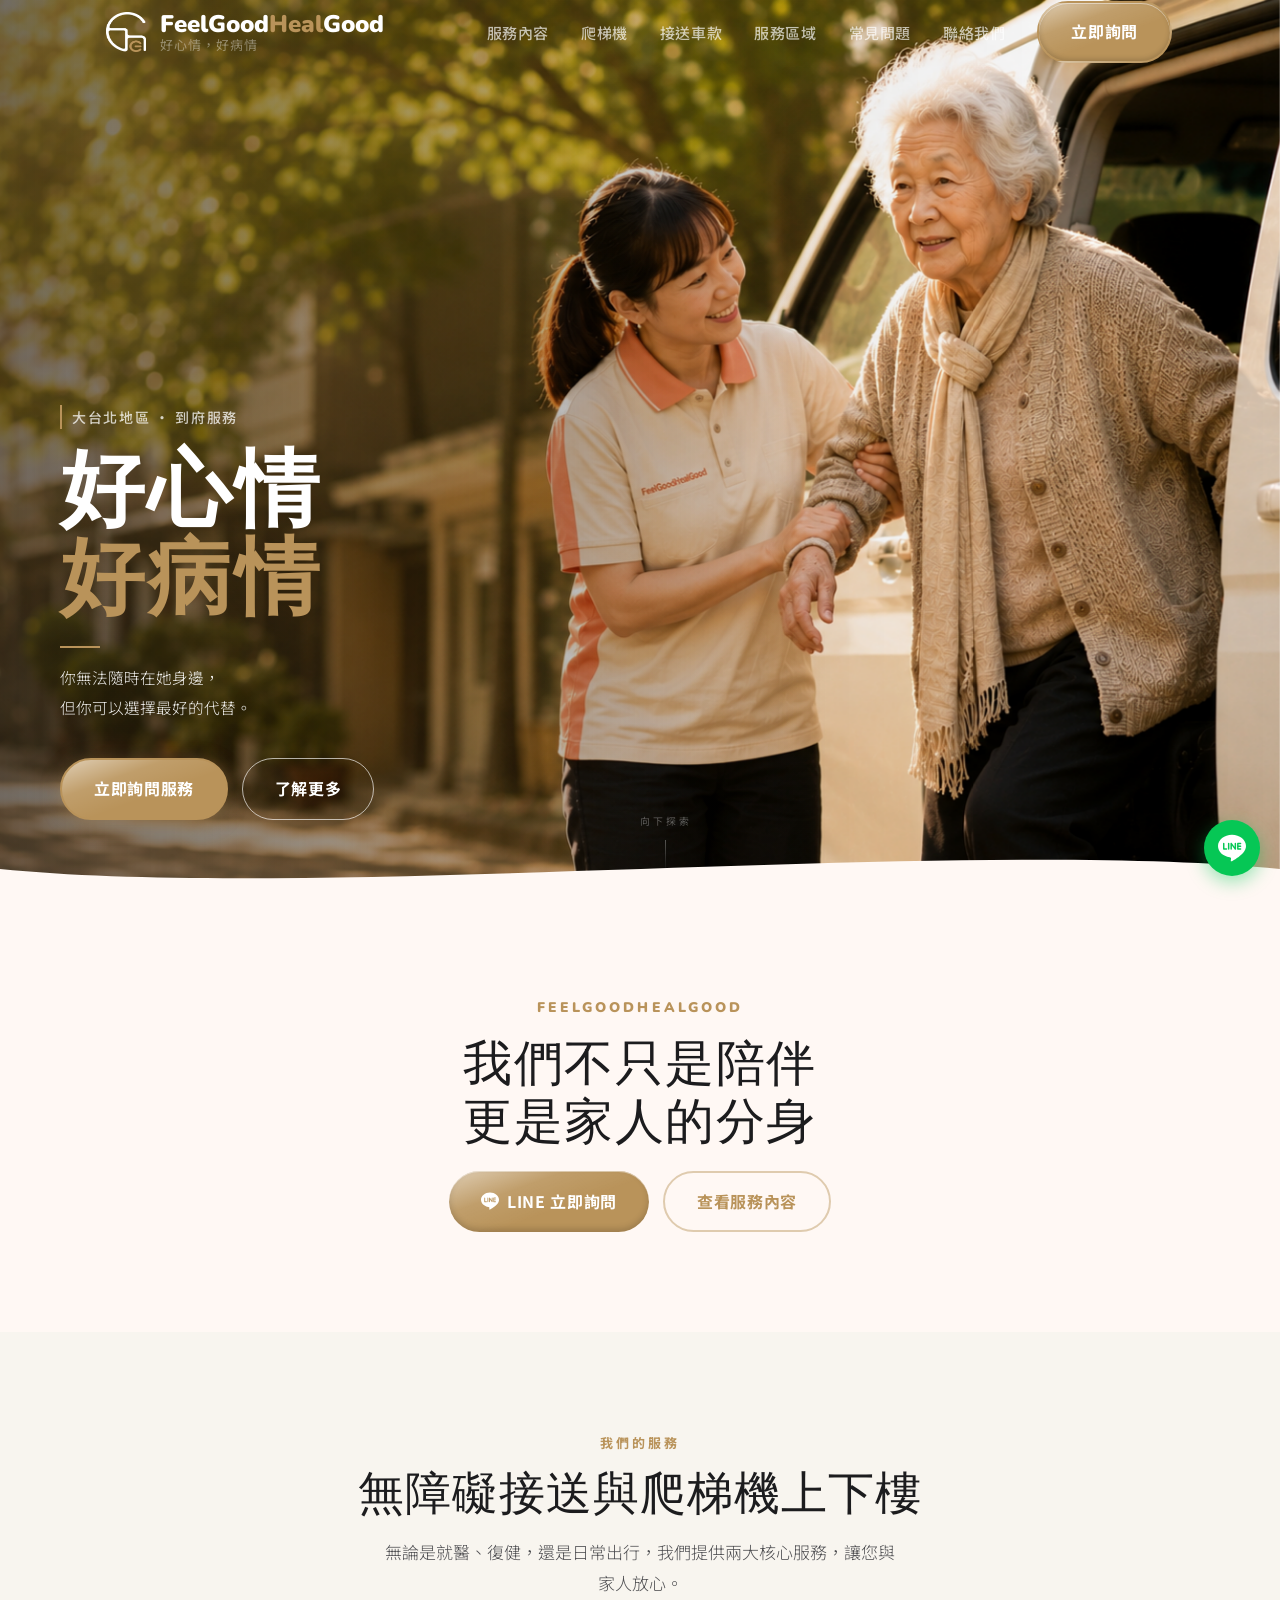
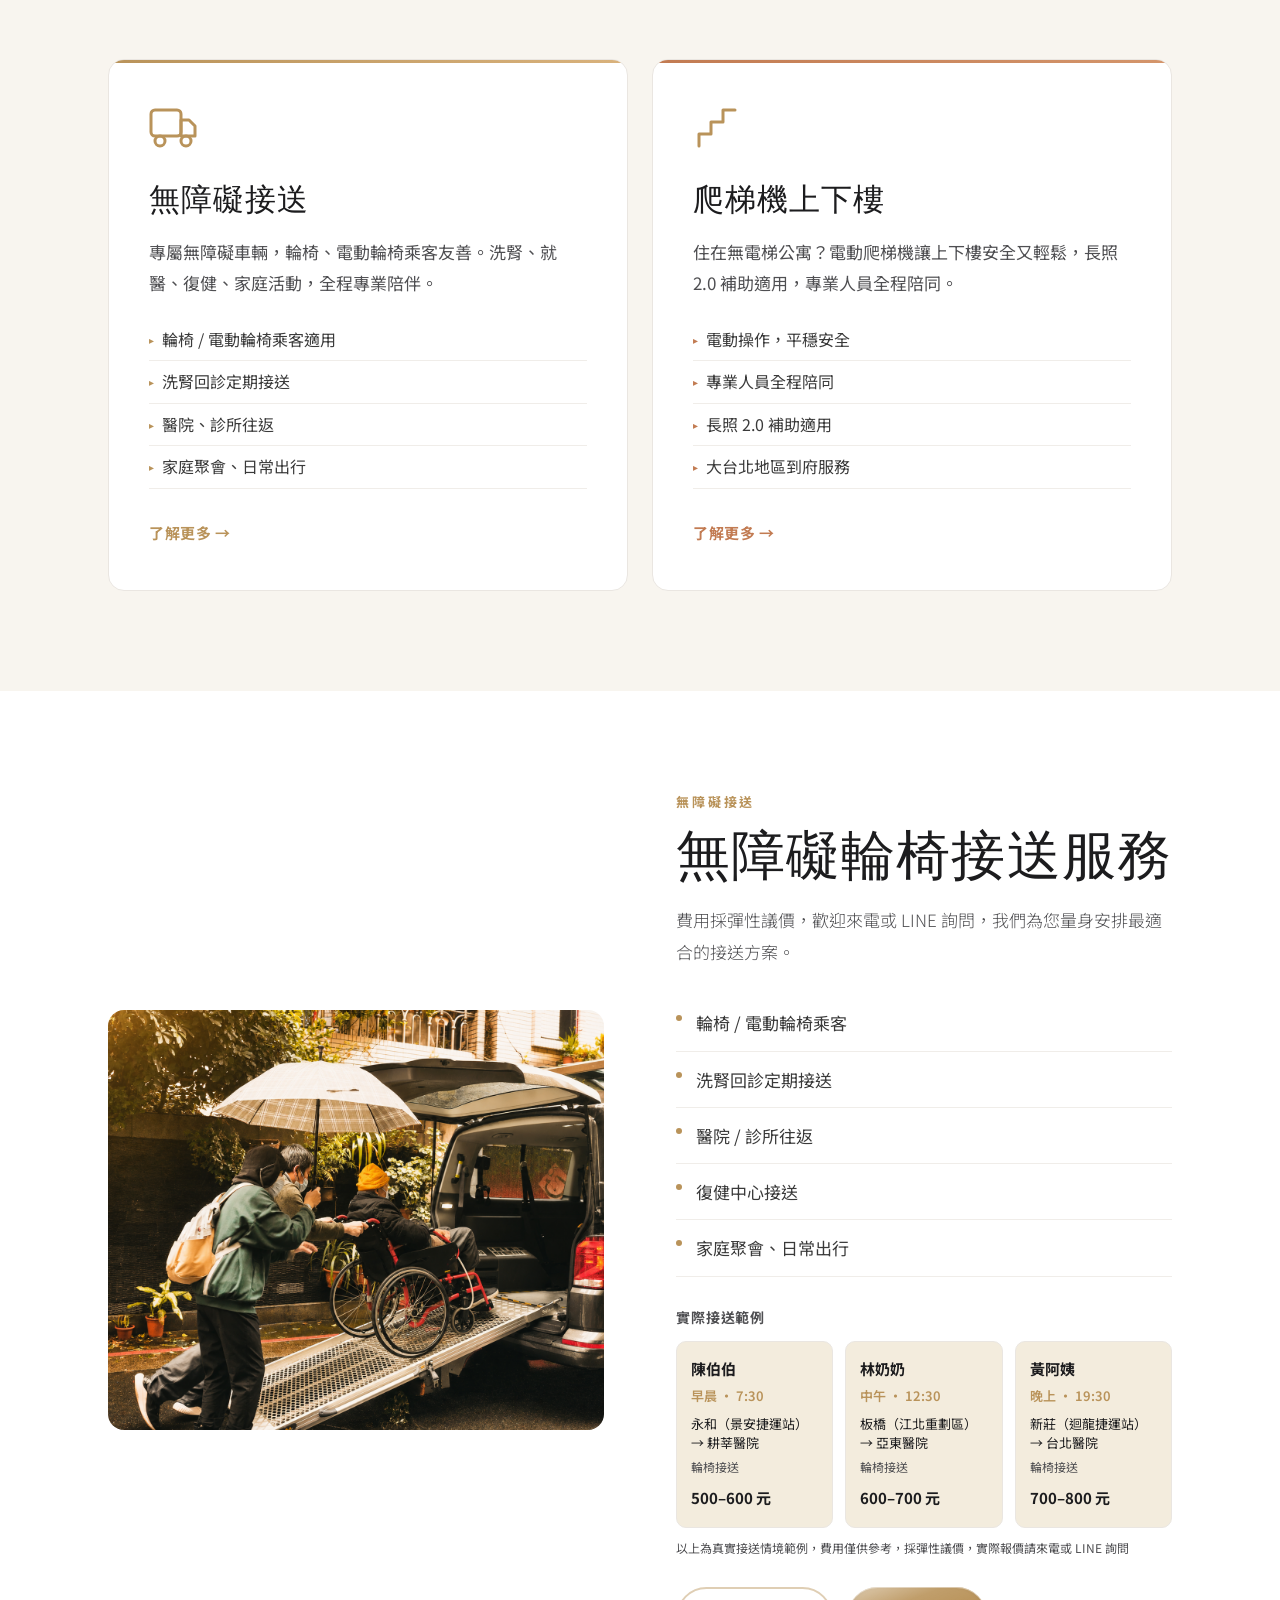
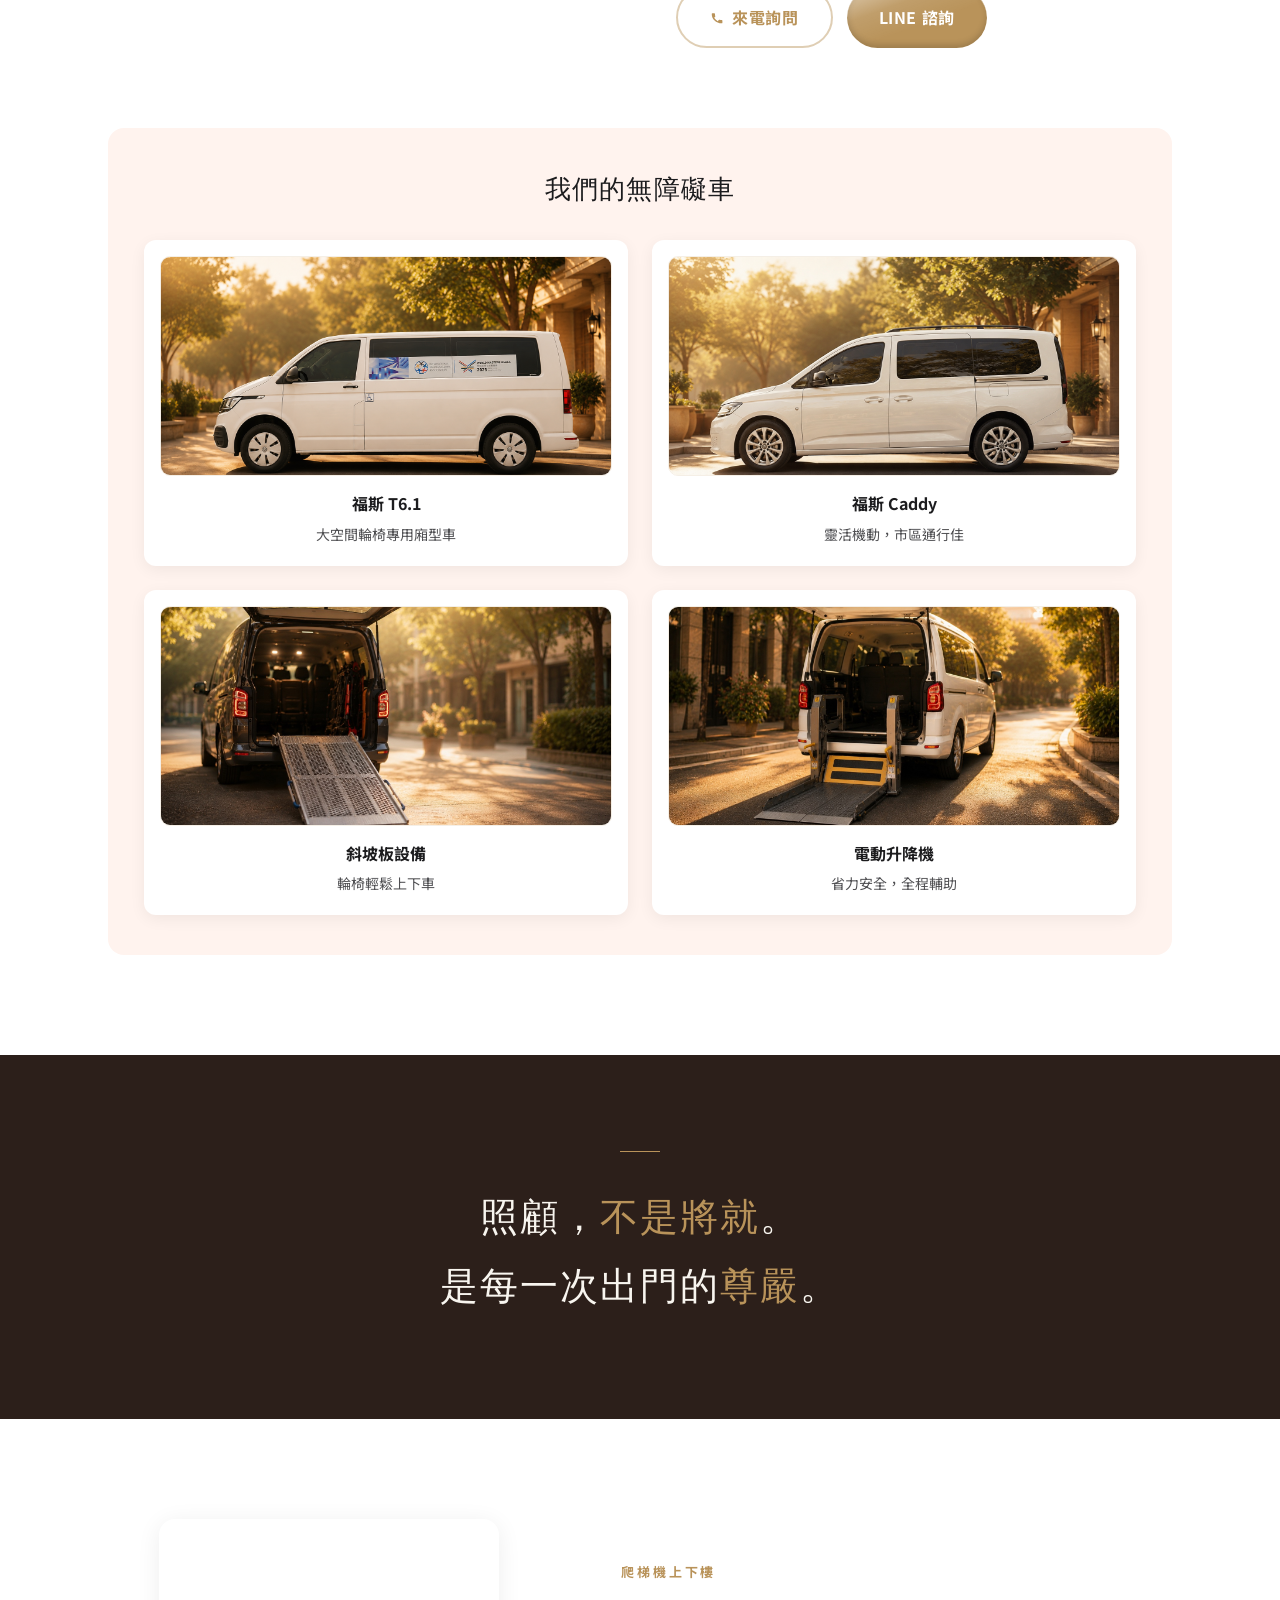
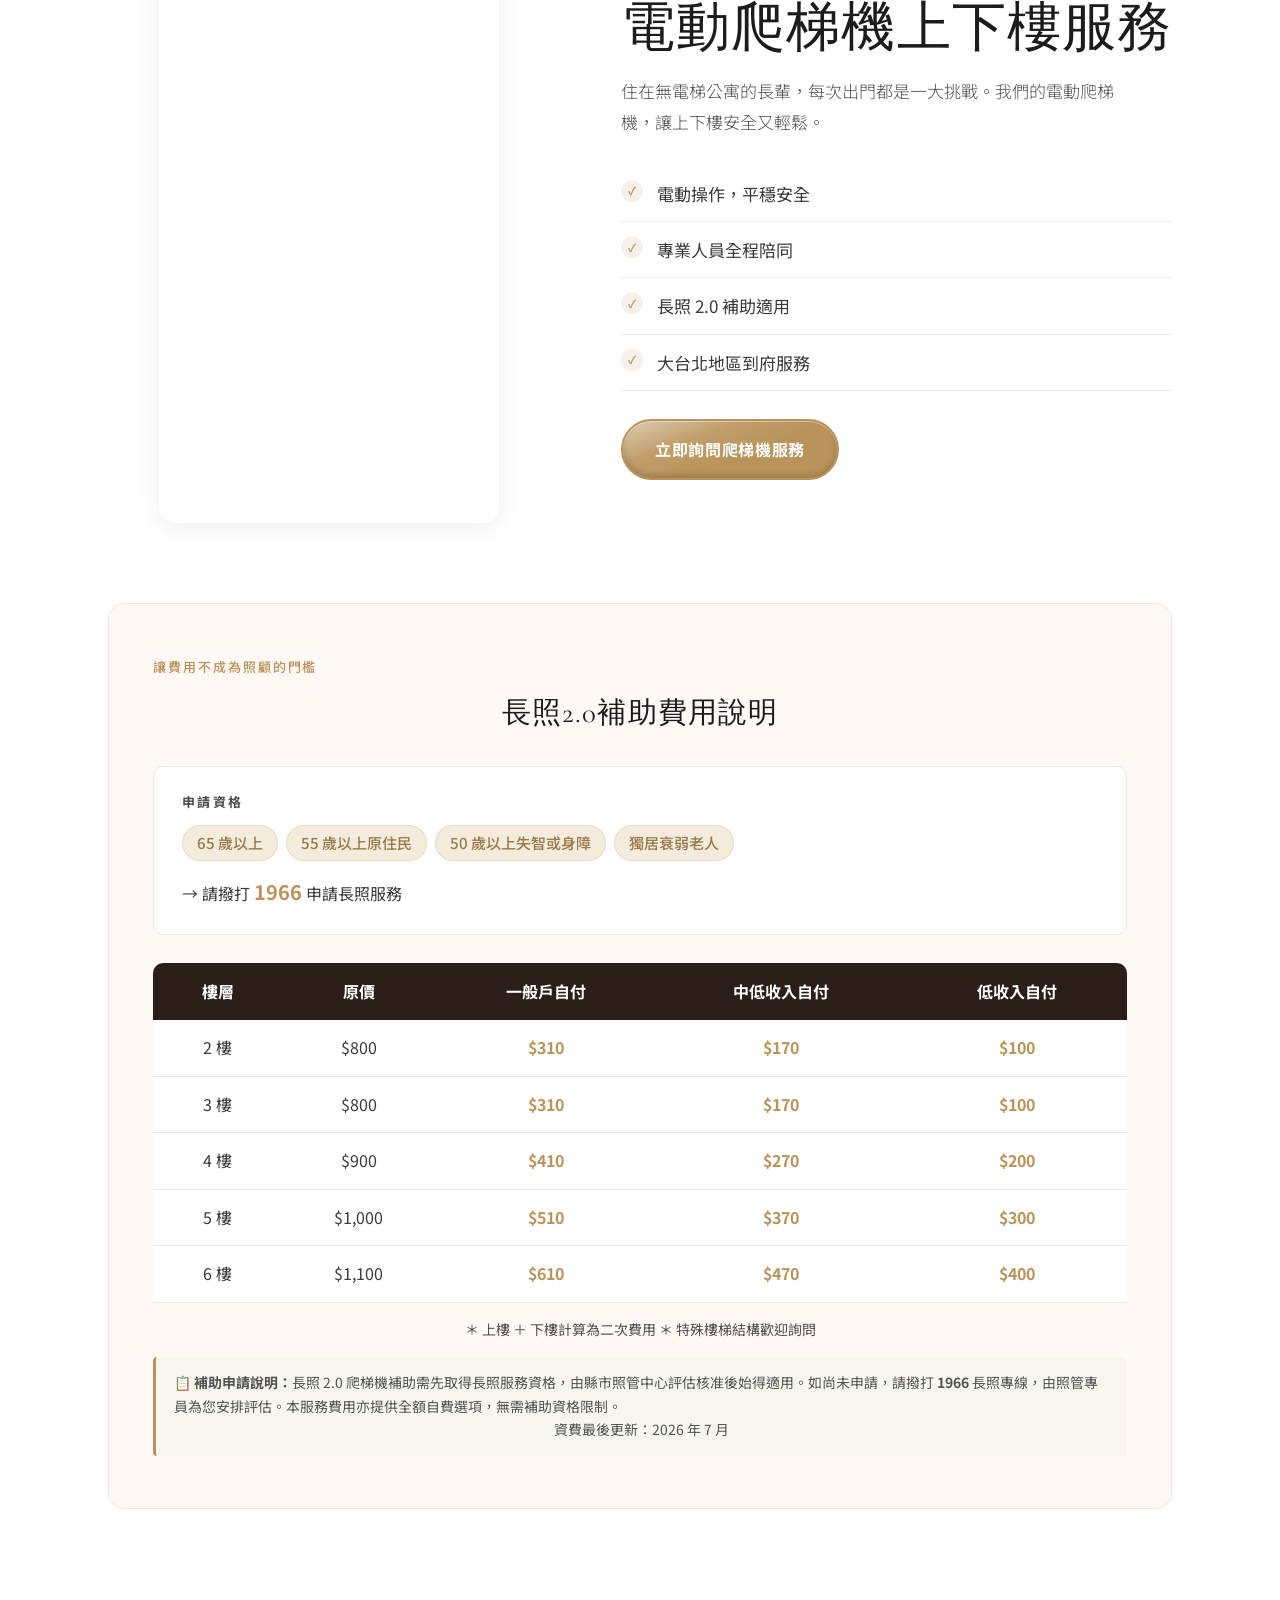
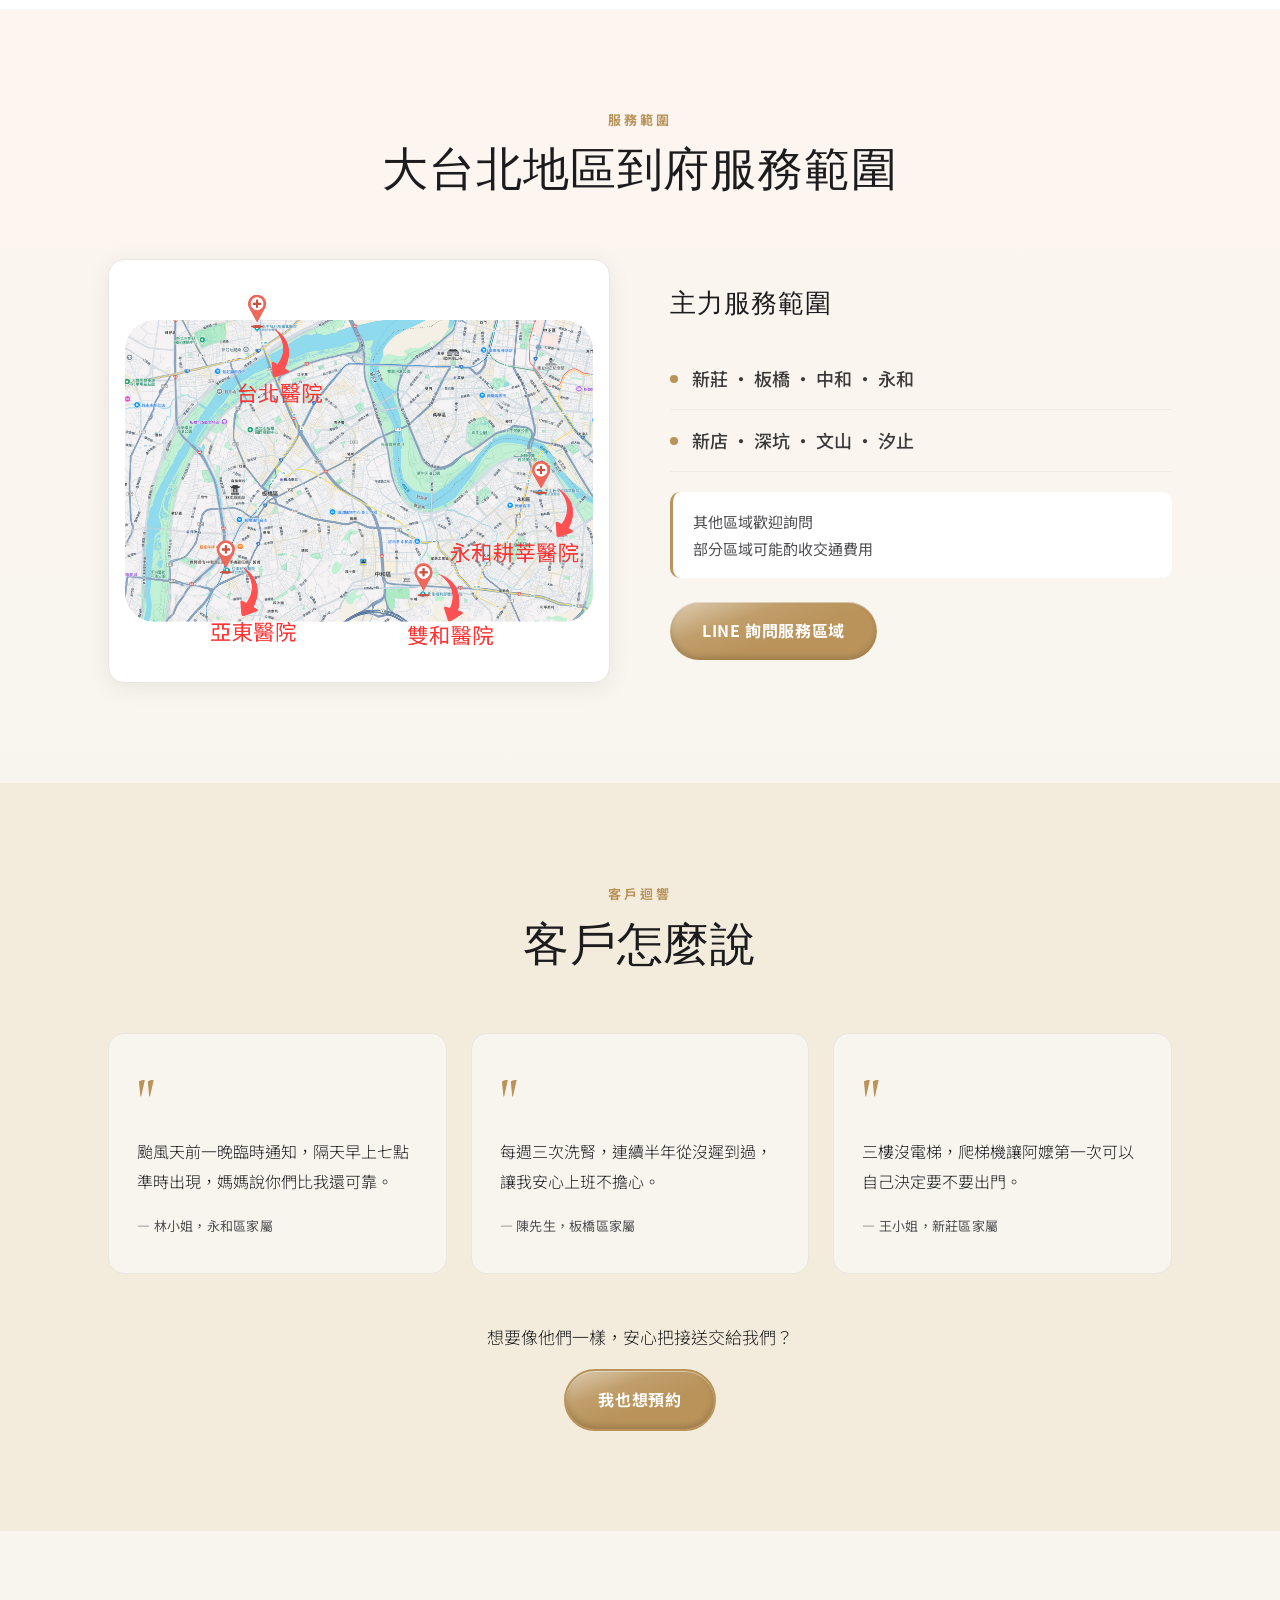
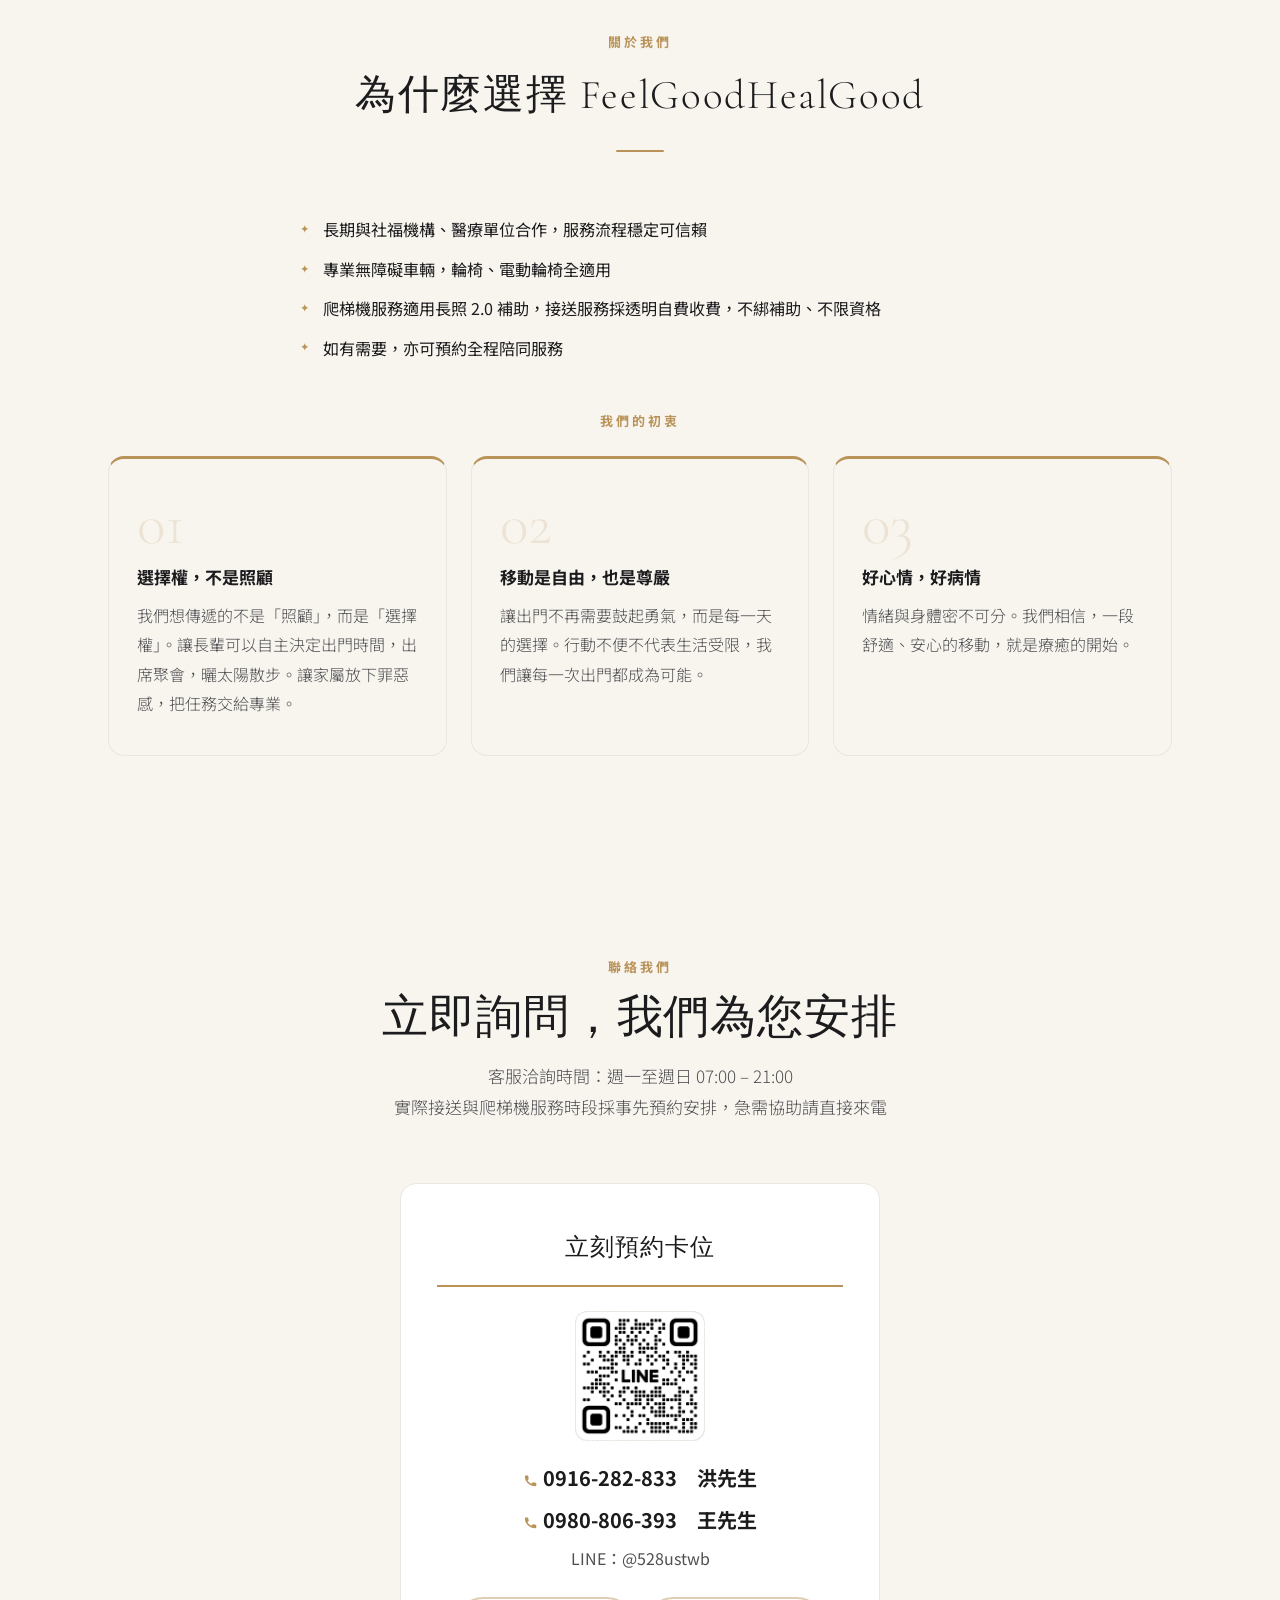
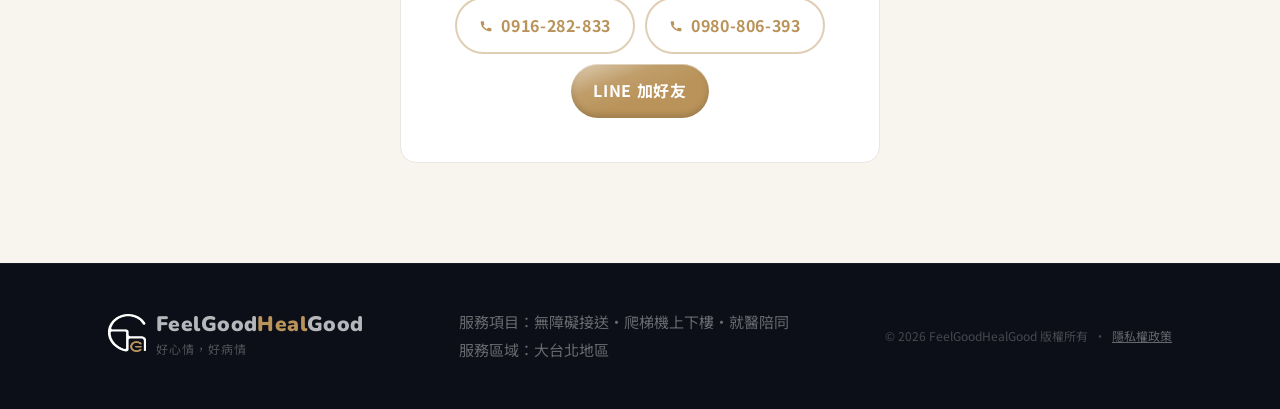
==== commit da1e2393: "新增常見問題頁面，修正非首頁 navbar 誤判 on-dark 導致 LINE 瀏覽器看不見品牌名稱與 logo；補齊 SEO 檔案（robots.txt、sitemap.xml、llms.txt、" ====
--- a/index.html
+++ b/index.html
@@ -4,24 +4,26 @@
   <meta charset="UTF-8">
   <meta name="viewport" content="width=device-width, initial-scale=1.0">
   <title>無障礙接送・爬梯機上下樓｜FeelGoodHealGood 好心情好病情｜大台北到府服務</title>
-  <meta name="description" content="大台北地區專業無障礙輪椅接送（自費服務，費用透明）與電動爬梯機上下樓服務。洗腎回診・醫院往返・復健接送全包辦，電動爬梯機適用長照2.0補助，一般戶最低自付額310元。服務範圍：永和・中和・板橋・新莊・新店・深坑・文山・汐止，週一至週日07:00–21:00。">
+  <meta name="description" content="大台北地區專業無障礙輪椅接送（自費服務，費用透明）與電動爬梯機上下樓服務。洗腎回診・醫院往返・復健接送全包辦，電動爬梯機適用長照2.0補助，一般戶最低自付額310元。服務範圍：永和・中和・板橋・新莊・新店・深坑・文山・汐止，客服洽詢時間週一至週日07:00–21:00。">
   <meta name="keywords" content="無障礙接送,無障礙車,無障礙交通,無障礙計程車,無障礙輪椅接送,爬梯機,爬梯機補助,電動爬梯機,爬梯機上下樓,爬梯機費用,爬梯機長照補助,輪椅接送,輪椅上下車,電動輪椅接送,輪椅交通,醫院接送,洗腎接送,洗腎交通,復健接送,診所接送,看診接送,出院接送,長照2.0,長照接送,長照交通,長照補助,長照車輛,居家照護接送,復康巴士,台北無障礙接送,新北無障礙接送,永和無障礙接送,永和輪椅接送,永和爬梯機,中和無障礙接送,中和輪椅接送,板橋無障礙接送,板橋輪椅接送,板橋爬梯機,新莊無障礙接送,新莊輪椅接送,新莊爬梯機,新店無障礙接送,新店輪椅接送,深坑無障礙接送,文山無障礙接送,汐止無障礙接送,汐止輪椅接送,好心情好病情,FeelGoodHealGood">
   <meta name="robots" content="index, follow">
   <meta name="author" content="FeelGoodHealGood">
+  <link rel="canonical" href="https://feelgoodhealgood.tw/">
 
   <!-- Open Graph -->
   <meta property="og:type" content="website">
   <meta property="og:locale" content="zh_TW">
   <meta property="og:title" content="無障礙接送・爬梯機上下樓｜FeelGoodHealGood｜大台北到府服務">
-  <meta property="og:description" content="大台北地區專業無障礙輪椅接送（自費服務）與電動爬梯機上下樓服務（爬梯機適用長照2.0補助）。服務永和・中和・板橋・新莊・新店・深坑・文山・汐止，週一至週日07:00–21:00。">
-  <meta property="og:image" content="image.png">
+  <meta property="og:description" content="大台北地區專業無障礙輪椅接送（自費服務）與電動爬梯機上下樓服務（爬梯機適用長照2.0補助）。服務永和・中和・板橋・新莊・新店・深坑・文山・汐止，客服洽詢時間週一至週日07:00–21:00。">
+  <meta property="og:image" content="https://feelgoodhealgood.tw/image.png">
+  <meta property="og:url" content="https://feelgoodhealgood.tw/">
   <meta property="og:site_name" content="FeelGoodHealGood 好心情好病情">
 
   <!-- Twitter Card -->
   <meta name="twitter:card" content="summary_large_image">
   <meta name="twitter:title" content="無障礙接送・爬梯機上下樓｜FeelGoodHealGood">
   <meta name="twitter:description" content="大台北地區專業無障礙輪椅接送（自費）、電動爬梯機上下樓服務（長照2.0補助適用）。">
-  <meta name="twitter:image" content="image.png">
+  <meta name="twitter:image" content="https://feelgoodhealgood.tw/image.png">
 
   <!-- Geographic -->
   <meta name="geo.region" content="TW-NWT">
@@ -31,8 +33,12 @@
   <link rel="preconnect" href="https://fonts.googleapis.com">
   <link rel="preconnect" href="https://fonts.gstatic.com" crossorigin>
   <link href="https://fonts.googleapis.com/css2?family=Cormorant+Garamond:ital,wght@0,300;0,400;0,600;1,300&family=Noto+Sans+TC:wght@300;400;500;700&family=Nunito:wght@700;800;900&display=swap" rel="stylesheet">
-  <link rel="stylesheet" href="style.css">
-  <link rel="icon" type="image/png" href="favicon.png">
+  <link rel="stylesheet" href="style.css?v=20260703b">
+  <link rel="icon" href="/favicon.ico" sizes="any">
+  <link rel="icon" type="image/png" sizes="32x32" href="/favicon-32x32.png">
+  <link rel="icon" type="image/png" sizes="16x16" href="/favicon-16x16.png">
+  <link rel="apple-touch-icon" sizes="180x180" href="/apple-touch-icon.png">
+  <link rel="manifest" href="/site.webmanifest">
 
   <!-- Google Tag Manager -->
   <script>(function(w,d,s,l,i){w[l]=w[l]||[];w[l].push({'gtm.start':
@@ -81,6 +87,7 @@
       <li><a href="#stairlift">爬梯機</a></li>
       <li><a href="#transport">接送車款</a></li>
       <li><a href="#area">服務區域</a></li>
+      <li><a href="faq.html">常見問題</a></li>
       <li><a href="#contact">聯絡我們</a></li>
     </ul>
     <a href="#contact" class="btn btn-nav-cta" data-cta-type="line_intent" data-cta-location="nav_cta" data-cta-label="立即詢問">立即詢問</a>
@@ -93,6 +100,7 @@
     <a href="#stairlift"  class="mobile-link">爬梯機介紹</a>
     <a href="#transport"  class="mobile-link">接送車款</a>
     <a href="#area"       class="mobile-link">服務區域</a>
+    <a href="faq.html"    class="mobile-link">常見問題</a>
     <a href="#contact"    class="mobile-link">聯絡我們</a>
     <a href="#contact" class="btn btn-line mobile-cta" data-cta-type="line_intent" data-cta-location="mobile_menu_cta" data-cta-label="LINE 立即詢問">LINE 立即詢問 →</a>
   </div>
@@ -324,6 +332,7 @@
       <p class="table-note">＊ 上樓 ＋ 下樓計算為二次費用 ＊ 特殊樓梯結構歡迎詢問</p>
       <div class="subsidy-legal-note">
         <p>📋 <strong>補助申請說明：</strong>長照 2.0 爬梯機補助需先取得長照服務資格，由縣市照管中心評估核准後始得適用。如尚未申請，請撥打 <strong>1966</strong> 長照專線，由照管專員為您安排評估。本服務費用亦提供全額自費選項，無需補助資格限制。</p>
+        <p class="table-note">資費最後更新：2026 年 7 月</p>
       </div>
     </div>
   </div>
@@ -427,7 +436,7 @@
     <div class="section-header">
       <p class="section-eye">聯絡我們</p>
       <h2 class="section-title">立即詢問，我們為您安排</h2>
-      <p class="section-desc">服務時間：週一至週日 07:00 – 21:00<br>急需協助請直接來電，我們盡快為您安排</p>
+      <p class="section-desc">客服洽詢時間：週一至週日 07:00 – 21:00<br>實際接送與爬梯機服務時段採事先預約安排，急需協助請直接來電</p>
     </div>
     <div class="contact-grid contact-grid--single">
       <div class="contact-card fade-in">
@@ -491,6 +500,15 @@
 {
   "@context": "https://schema.org",
   "@graph": [
+    {
+      "@type": "WebPage",
+      "@id": "https://feelgoodhealgood.tw/#webpage",
+      "url": "https://feelgoodhealgood.tw/",
+      "name": "無障礙接送・爬梯機上下樓｜FeelGoodHealGood 好心情好病情｜大台北到府服務",
+      "inLanguage": "zh-TW",
+      "isPartOf": {"@id": "#business"},
+      "dateModified": "2026-07-03"
+    },
     {
       "@type": "LocalBusiness",
       "@id": "#business",
@@ -503,7 +521,6 @@
       "logo": "https://feelgoodhealgood.tw/logo-icon.png",
       "priceRange": "NT$500-1500",
       "telephone": ["+886-916-282-833", "+886-980-806-393"],
-      "openingHours": "Mo-Su 07:00-21:00",
       "sameAs": [
         "https://line.me/R/ti/p/@528ustwb"
       ],
@@ -529,14 +546,26 @@
           "telephone": "+886-916-282-833",
           "contactType": "customer service",
           "areaServed": ["新莊區", "板橋區"],
-          "availableLanguage": "zh-TW"
+          "availableLanguage": "zh-TW",
+          "hoursAvailable": {
+            "@type": "OpeningHoursSpecification",
+            "dayOfWeek": ["Monday","Tuesday","Wednesday","Thursday","Friday","Saturday","Sunday"],
+            "opens": "07:00",
+            "closes": "21:00"
+          }
         },
         {
           "@type": "ContactPoint",
           "telephone": "+886-980-806-393",
           "contactType": "customer service",
           "areaServed": ["新店區", "深坑區"],
-          "availableLanguage": "zh-TW"
+          "availableLanguage": "zh-TW",
+          "hoursAvailable": {
+            "@type": "OpeningHoursSpecification",
+            "dayOfWeek": ["Monday","Tuesday","Wednesday","Thursday","Friday","Saturday","Sunday"],
+            "opens": "07:00",
+            "closes": "21:00"
+          }
         }
       ],
       "hasOfferCatalog": {
@@ -561,59 +590,6 @@
           }
         ]
       }
-    },
-    {
-      "@type": "FAQPage",
-      "mainEntity": [
-        {
-          "@type": "Question",
-          "name": "FeelGoodHealGood 無障礙接送服務哪些地區？",
-          "acceptedAnswer": {
-            "@type": "Answer",
-            "text": "服務範圍涵蓋大台北地區，包含永和、中和、板橋、新莊、新店、文山、汐止。其他區域歡迎詢問，部分區域可能酌收交通費用。"
-          }
-        },
-        {
-          "@type": "Question",
-          "name": "爬梯機上下樓服務可以申請長照補助嗎？",
-          "acceptedAnswer": {
-            "@type": "Answer",
-            "text": "可以。電動爬梯機上下樓服務適用長照2.0補助，65歲以上、55歲以上原住民、50歲以上失智或身障者、獨居衰弱老人均可申請。請撥打1966申請長照服務。一般戶2樓自付310元，中低收入戶170元，低收入戶100元。"
-          }
-        },
-        {
-          "@type": "Question",
-          "name": "無障礙輪椅接送費用怎麼計算？",
-          "acceptedAnswer": {
-            "@type": "Answer",
-            "text": "費用採彈性議價，依接送路程與需求安排，歡迎來電或LINE詢問，我們為您量身安排最適合的接送方案。"
-          }
-        },
-        {
-          "@type": "Question",
-          "name": "服務時間是什麼時候？",
-          "acceptedAnswer": {
-            "@type": "Answer",
-            "text": "服務時間為週一至週日07:00–21:00，急需協助請直接來電，我們盡快為您安排。"
-          }
-        },
-        {
-          "@type": "Question",
-          "name": "坐輪椅或電動輪椅可以搭乘嗎？",
-          "acceptedAnswer": {
-            "@type": "Answer",
-            "text": "可以。我們的無障礙車輛配有斜坡板與電動升降機，輪椅及電動輪椅乘客均可安全上下車，全程專業人員陪同。"
-          }
-        },
-        {
-          "@type": "Question",
-          "name": "洗腎定期接送可以安排嗎？",
-          "acceptedAnswer": {
-            "@type": "Answer",
-            "text": "可以。我們提供洗腎回診定期接送服務，可依透析時間安排固定班次，歡迎電話或LINE詢問詳情。"
-          }
-        }
-      ]
     }
   ]
 }
--- a/style.css
+++ b/style.css
@@ -189,7 +189,9 @@
   position: fixed;
   inset: 0 0 auto 0;
   z-index: 500;
-  background: transparent;
+  background: rgba(248, 245, 239, 0.88);
+  backdrop-filter: blur(24px) saturate(160%);
+  -webkit-backdrop-filter: blur(24px) saturate(160%);
   box-shadow: none;
   transition: background 0.35s, backdrop-filter 0.35s, box-shadow 0.35s;
 }
@@ -1453,6 +1455,71 @@
 }
 
 /* ══════════════════════════════════════════
+   FAQ PAGE
+══════════════════════════════════════════ */
+.faq-page-hero {
+  background: var(--cream);
+  padding: 140px 0 60px;
+  text-align: center;
+}
+.faq-list {
+  max-width: 760px;
+  margin: 0 auto;
+  padding: var(--pad) 0;
+  display: flex;
+  flex-direction: column;
+  gap: 16px;
+}
+.faq-item {
+  background: var(--white);
+  border: 1px solid var(--border);
+  border-radius: var(--r);
+  padding: 4px 28px;
+}
+.faq-item[open] {
+  border-color: rgba(185, 147, 90, 0.35);
+  box-shadow: var(--sh);
+}
+.faq-q {
+  font-family: 'Noto Sans TC', sans-serif;
+  font-size: 17px;
+  font-weight: 700;
+  color: var(--ink);
+  line-height: 1.5;
+  padding: 22px 0;
+  cursor: pointer;
+  list-style: none;
+  display: flex;
+  align-items: center;
+  justify-content: space-between;
+  gap: 16px;
+}
+.faq-q::-webkit-details-marker { display: none; }
+.faq-q::marker { display: none; content: ""; }
+.faq-q::after {
+  content: "+";
+  flex-shrink: 0;
+  font-family: 'Cormorant Garamond', serif;
+  font-size: 26px;
+  color: var(--coral);
+  transition: transform 0.25s;
+}
+.faq-item[open] .faq-q::after {
+  transform: rotate(45deg);
+}
+.faq-a {
+  font-size: 15px;
+  color: var(--muted);
+  line-height: 1.85;
+  font-weight: 300;
+  padding: 0 0 24px;
+}
+.faq-cta {
+  text-align: center;
+  padding: 0 0 var(--pad);
+}
+
+/* ══════════════════════════════════════════
    CONTACT
 ══════════════════════════════════════════ */
 .contact-section {
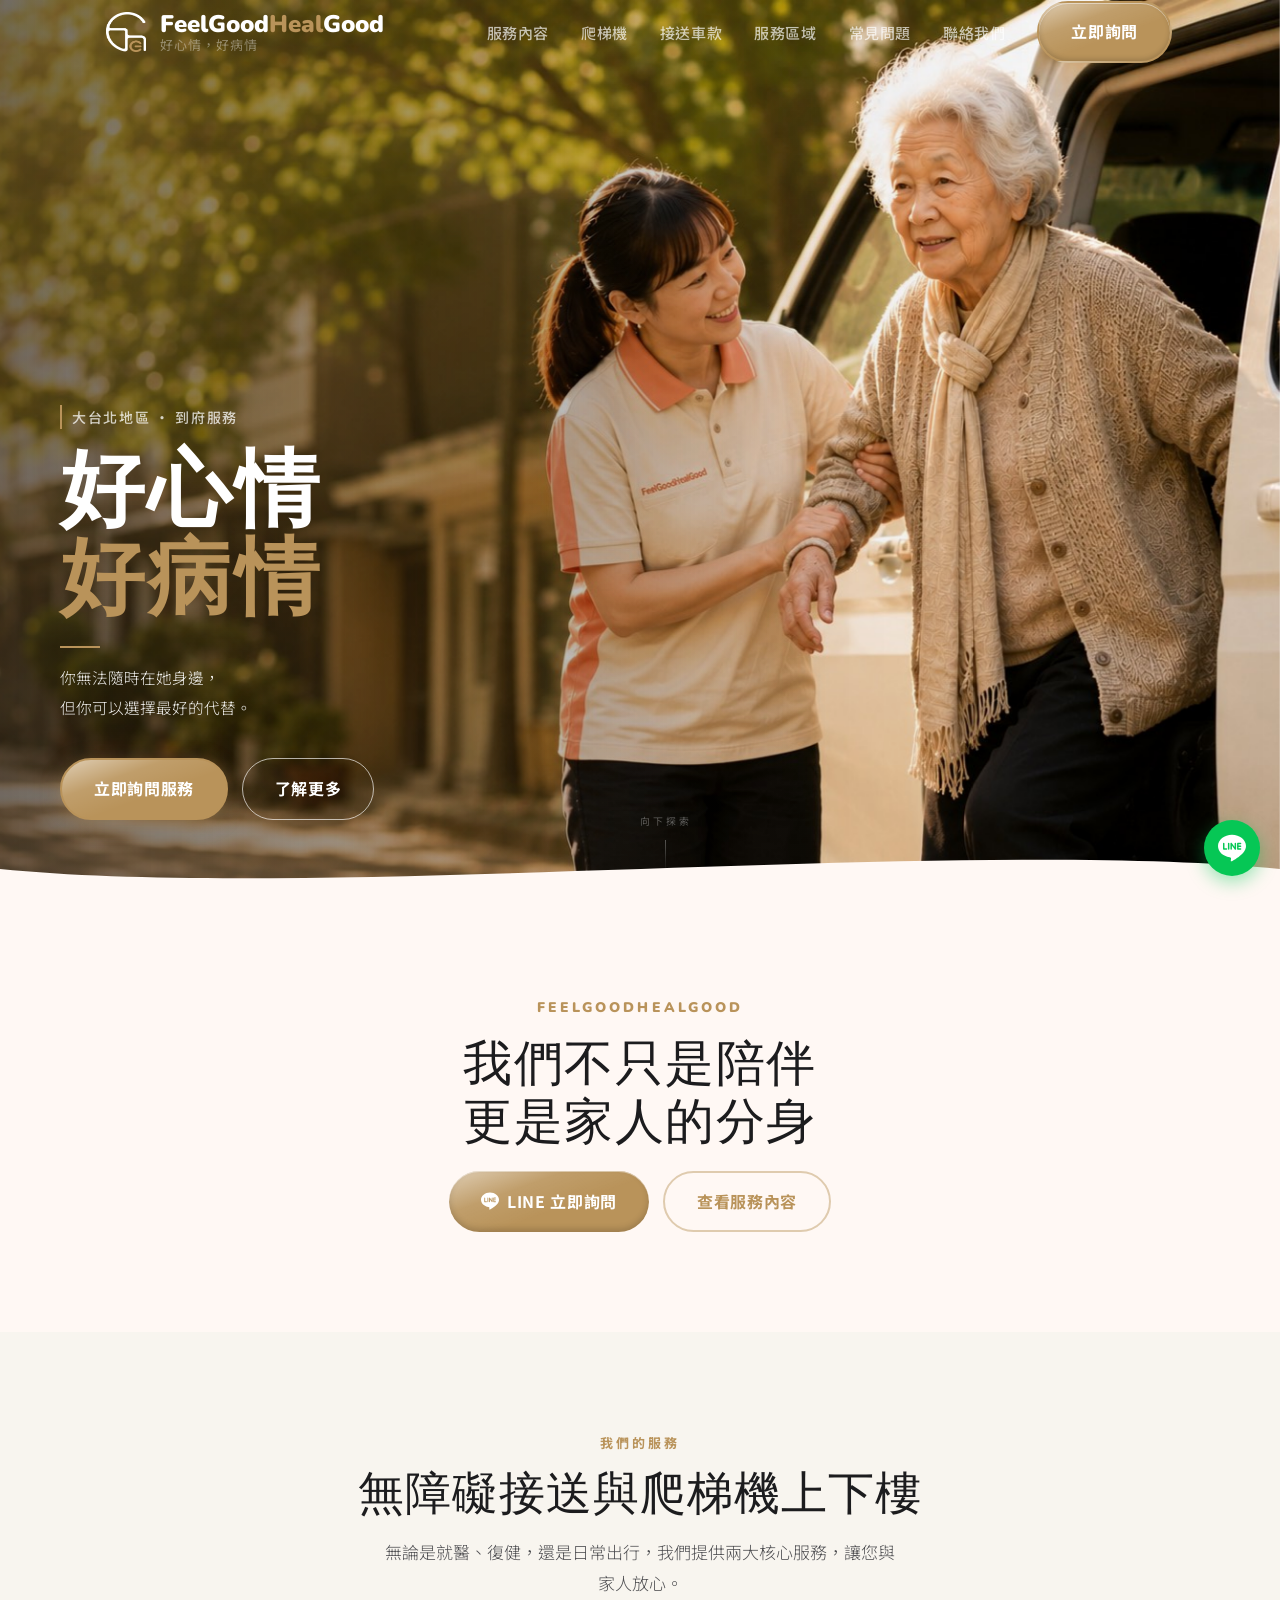
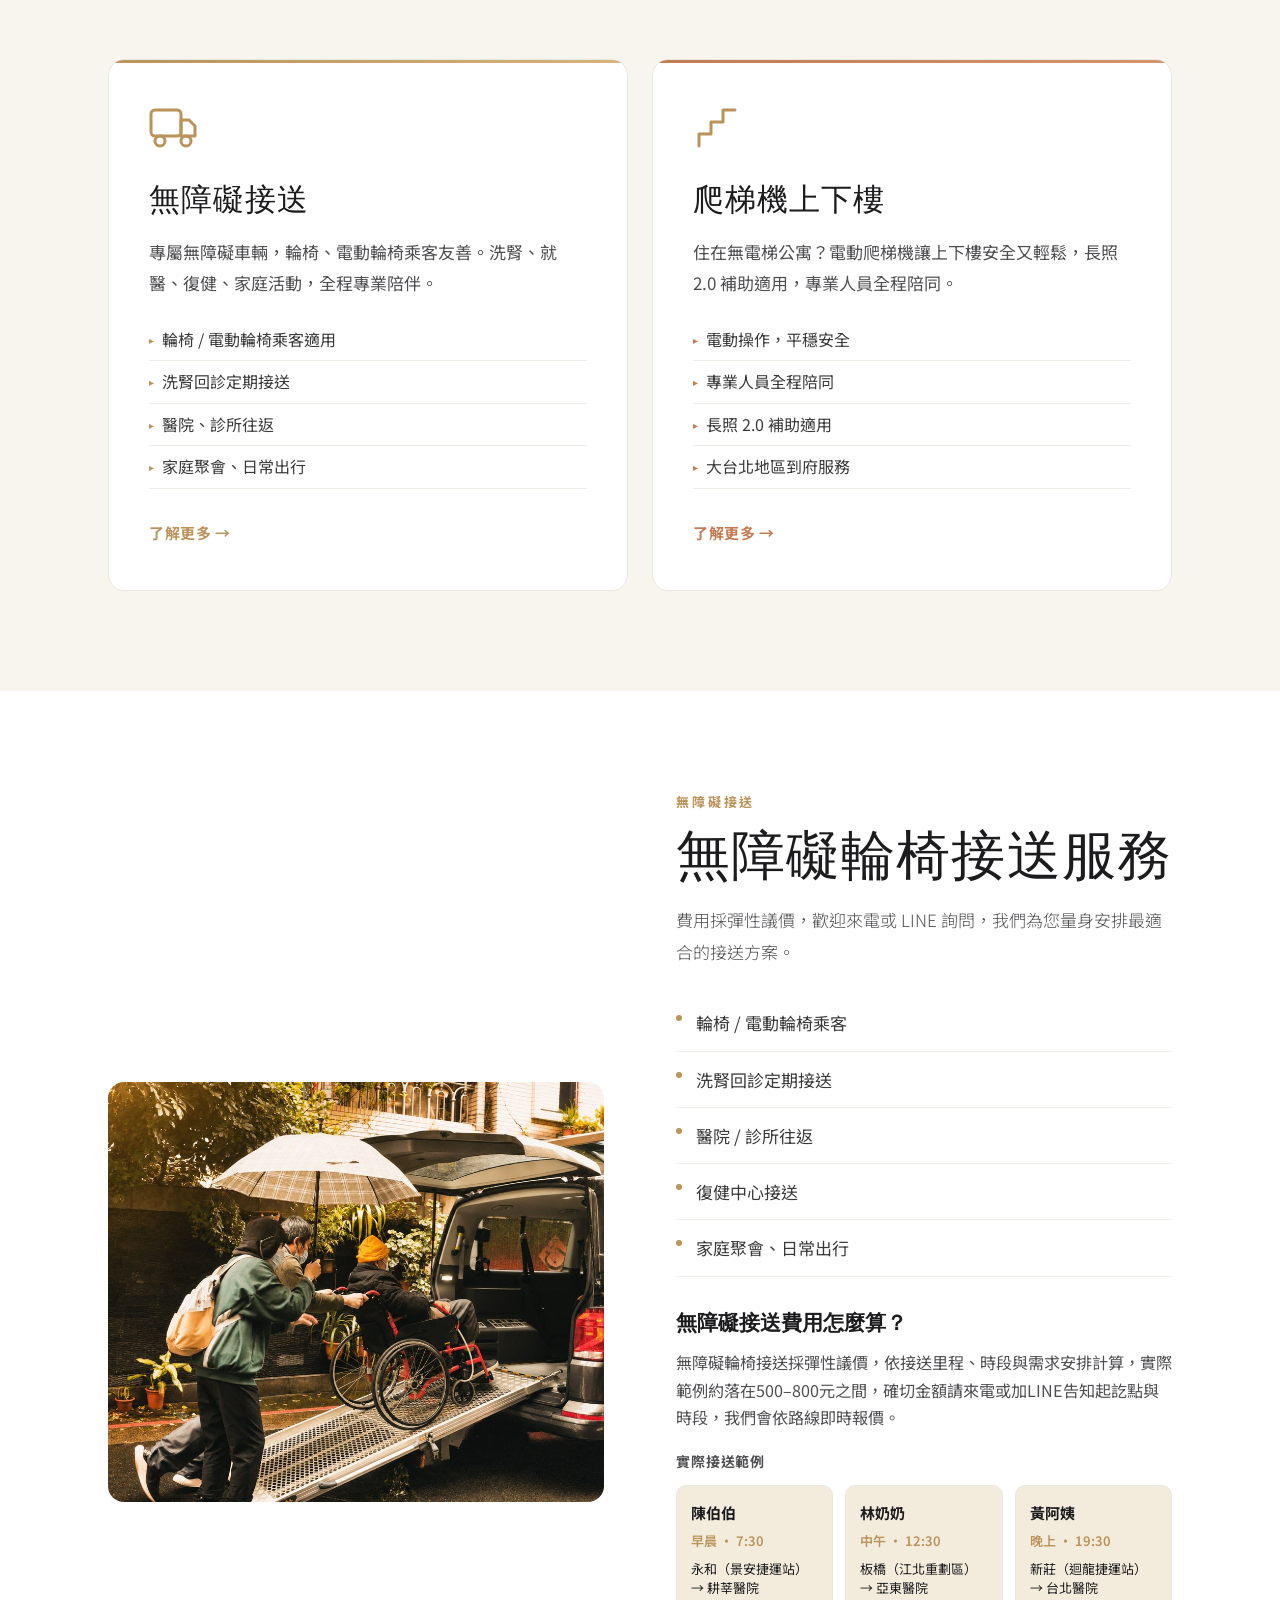
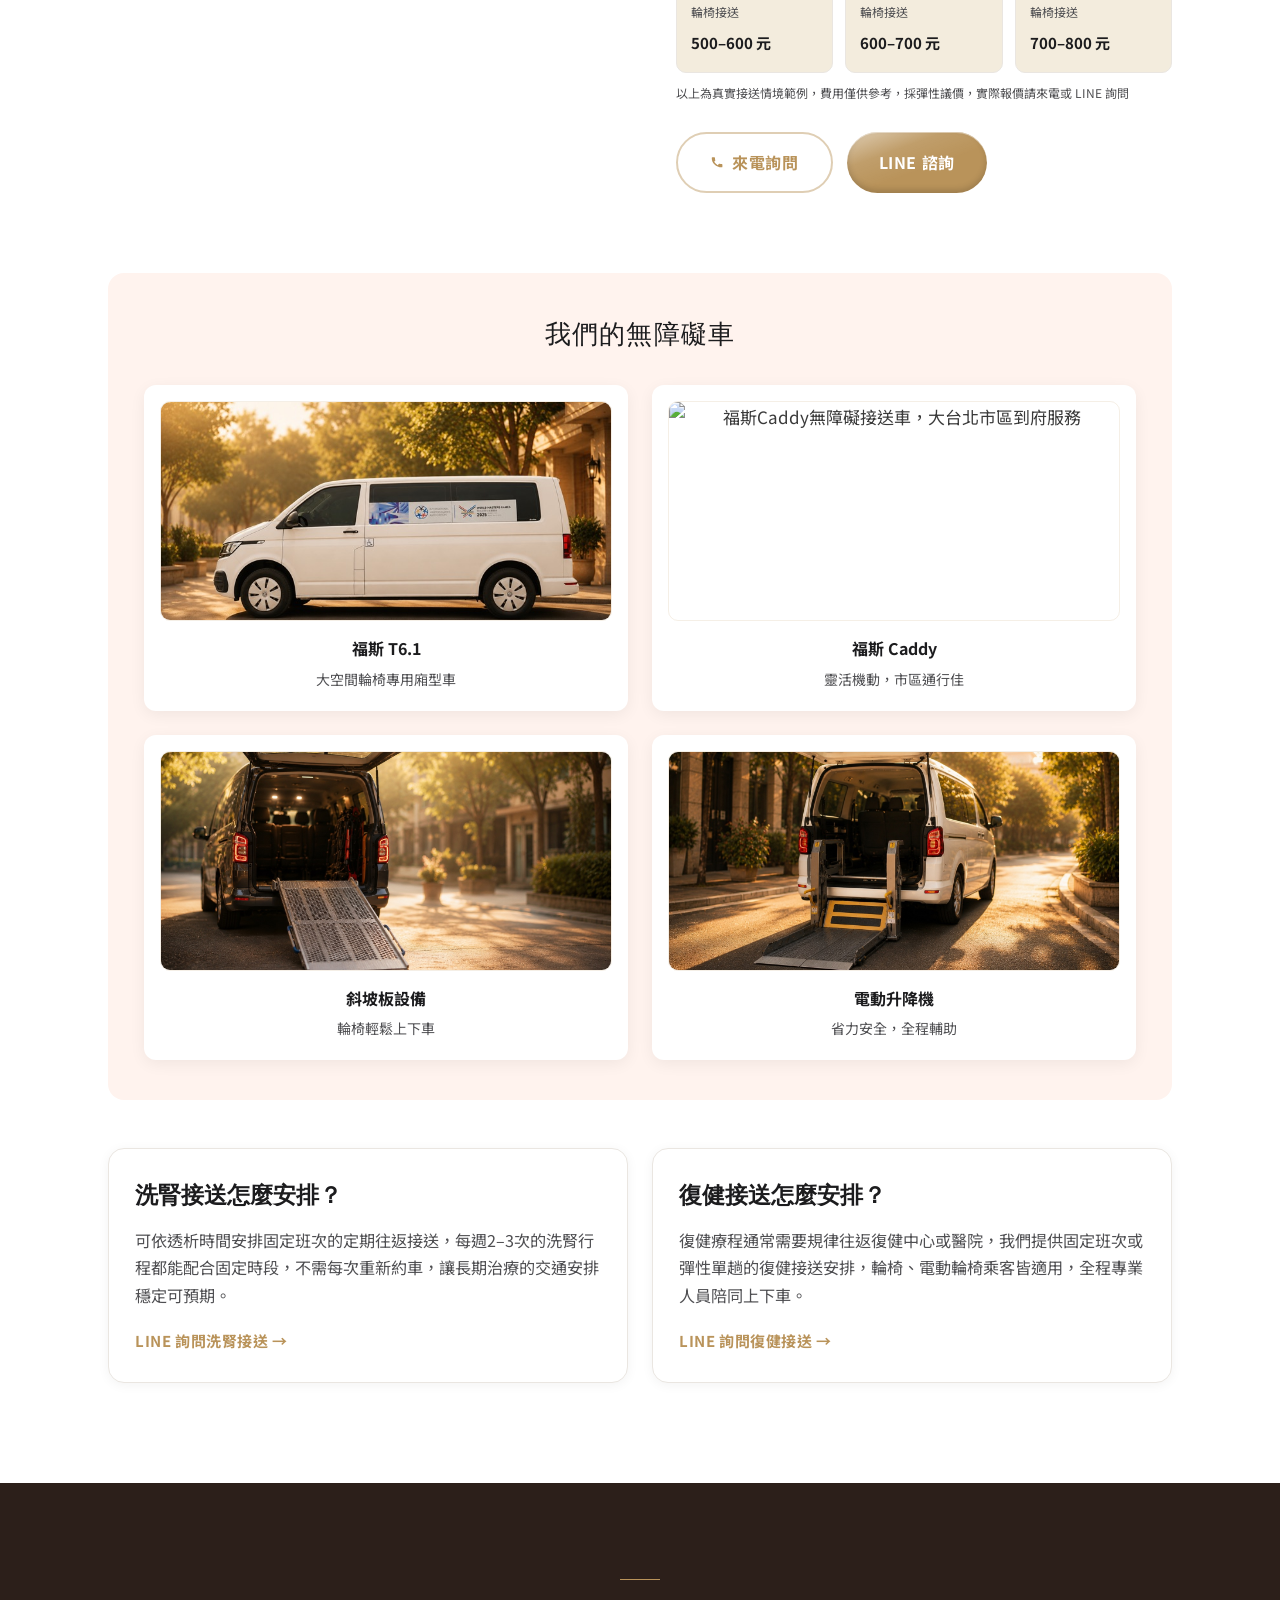
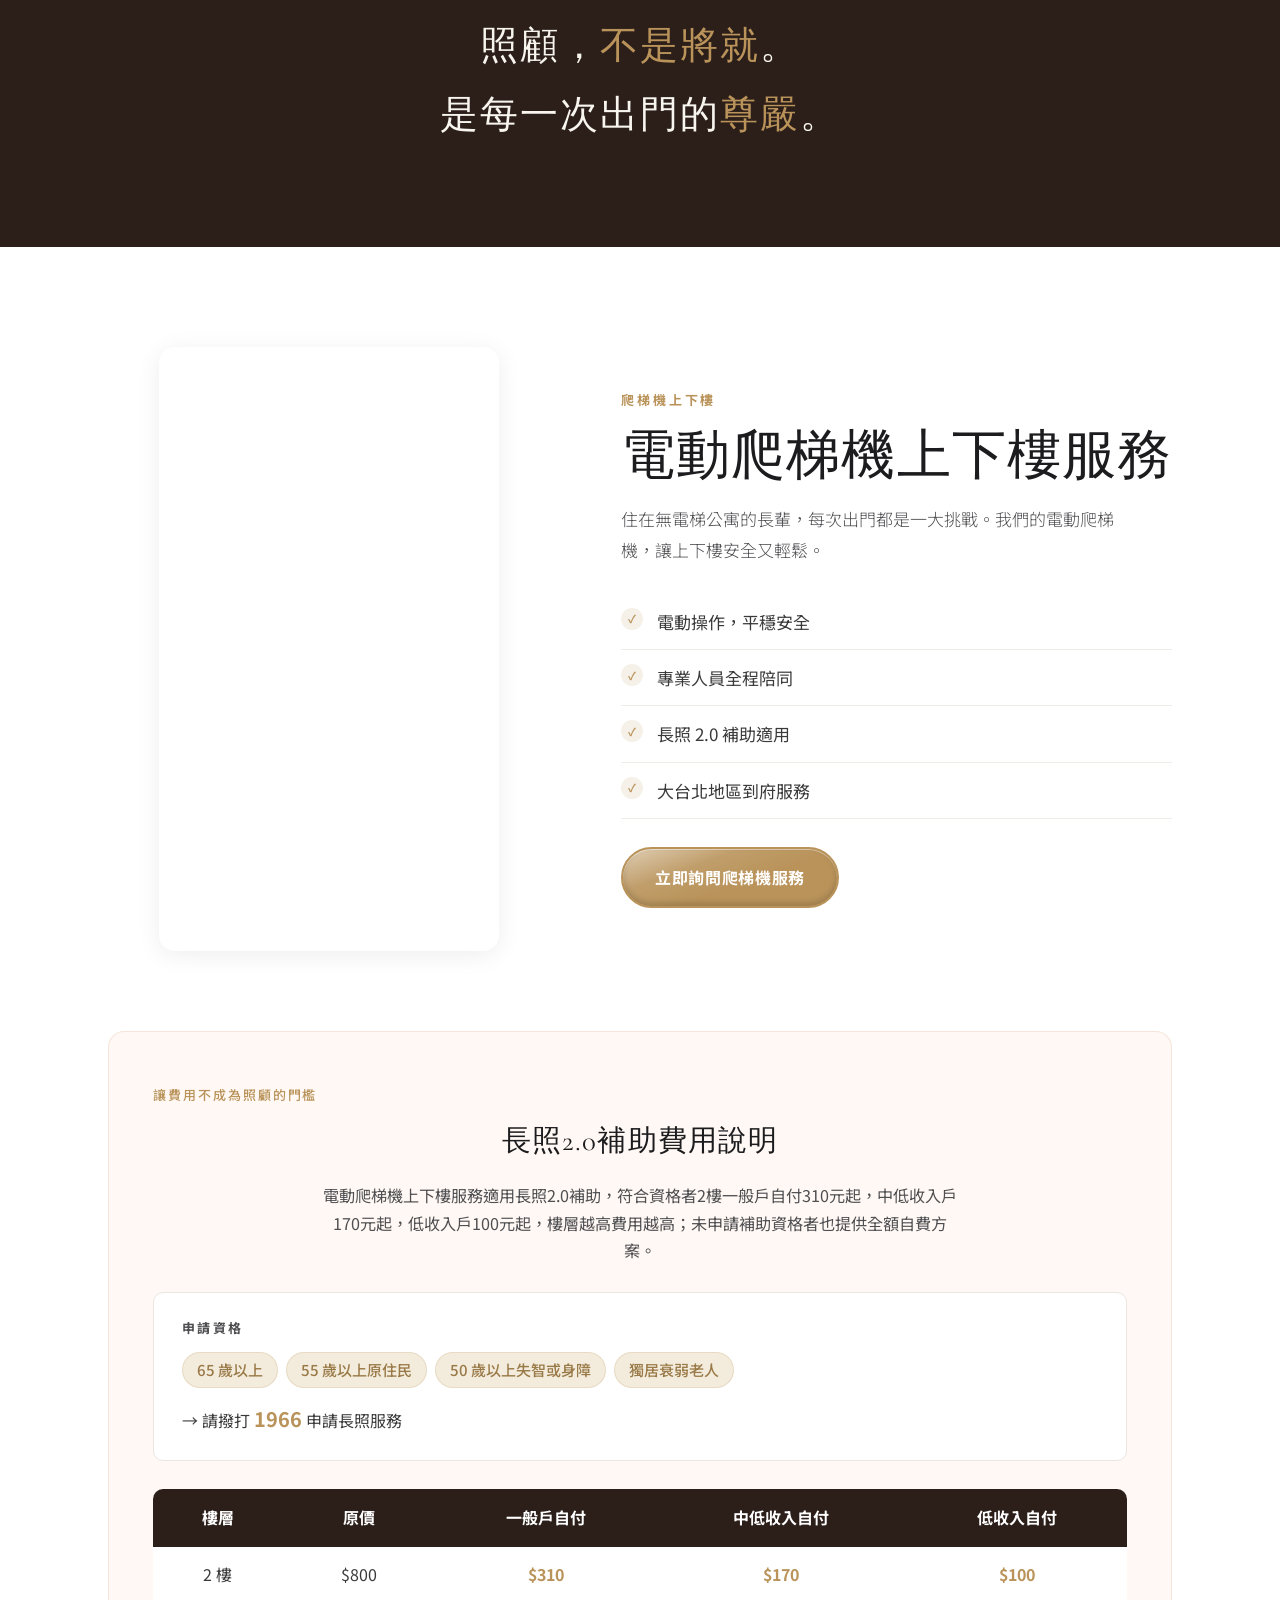
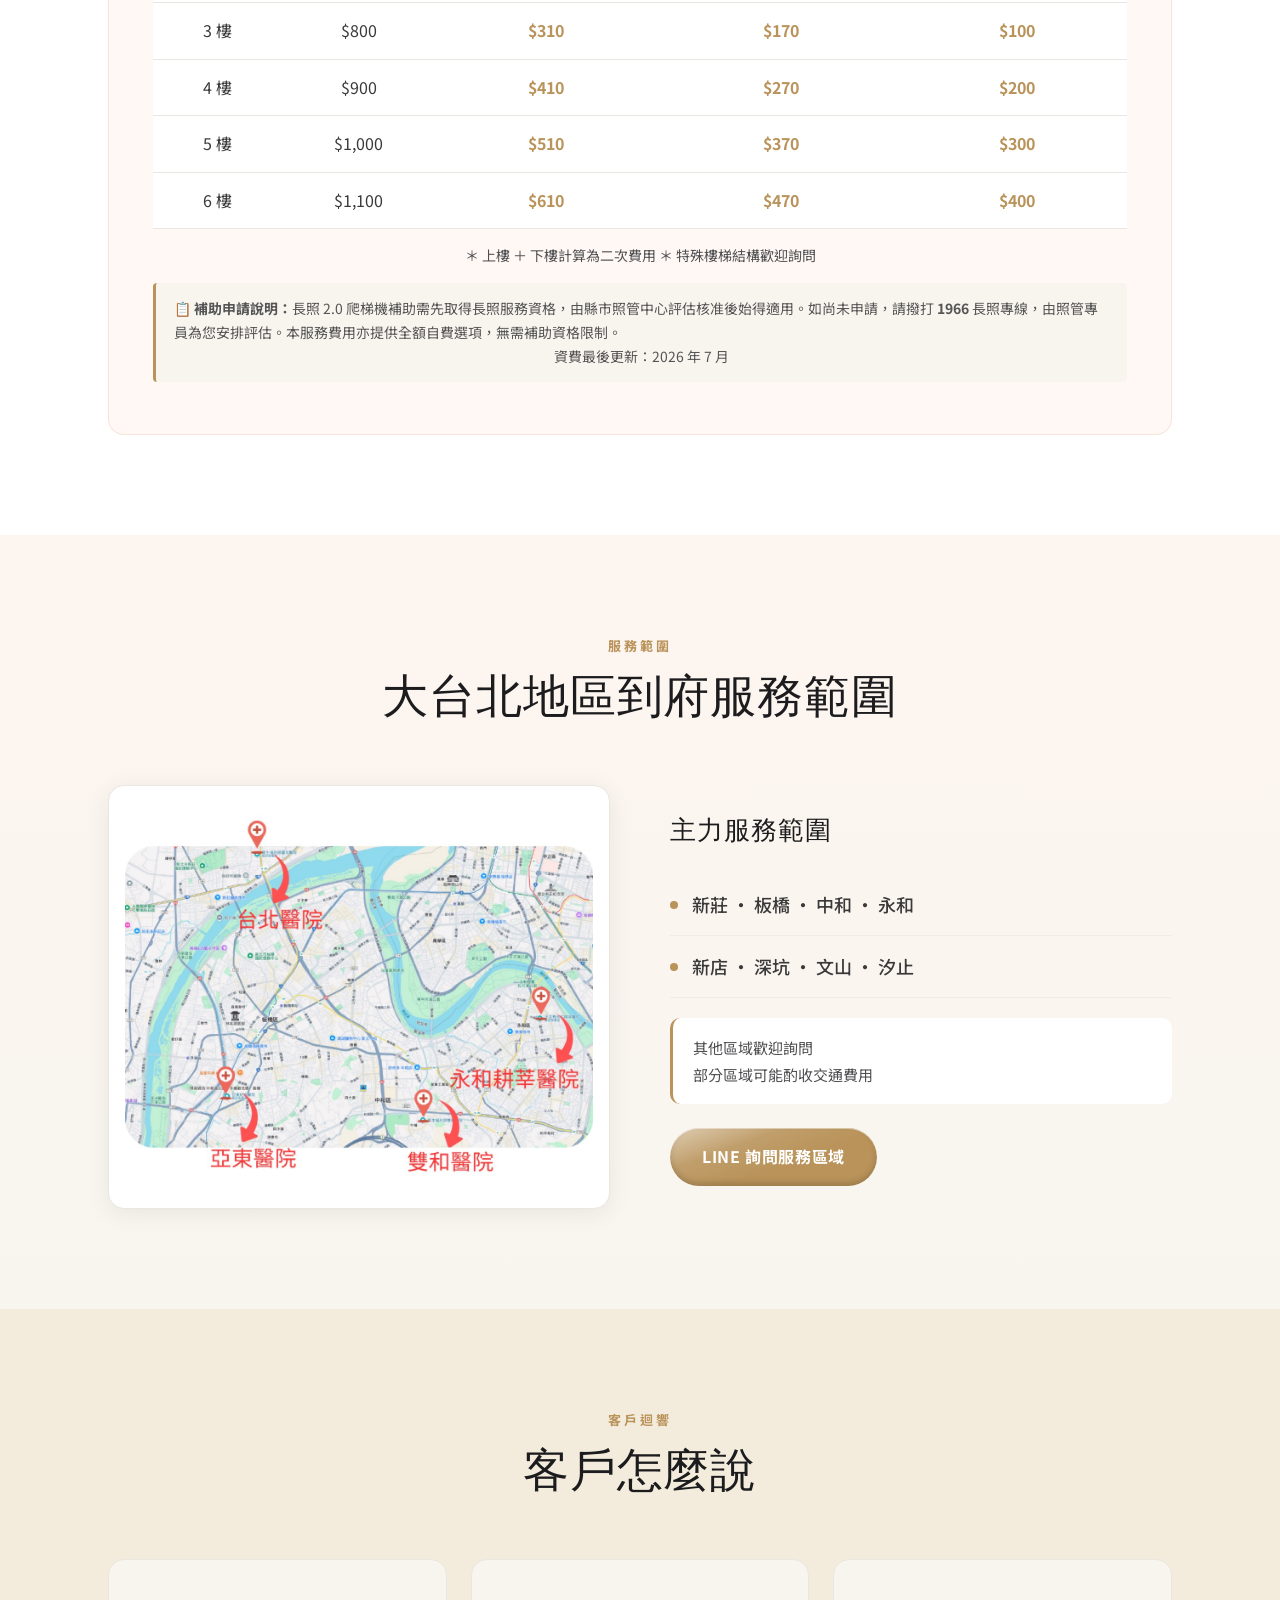
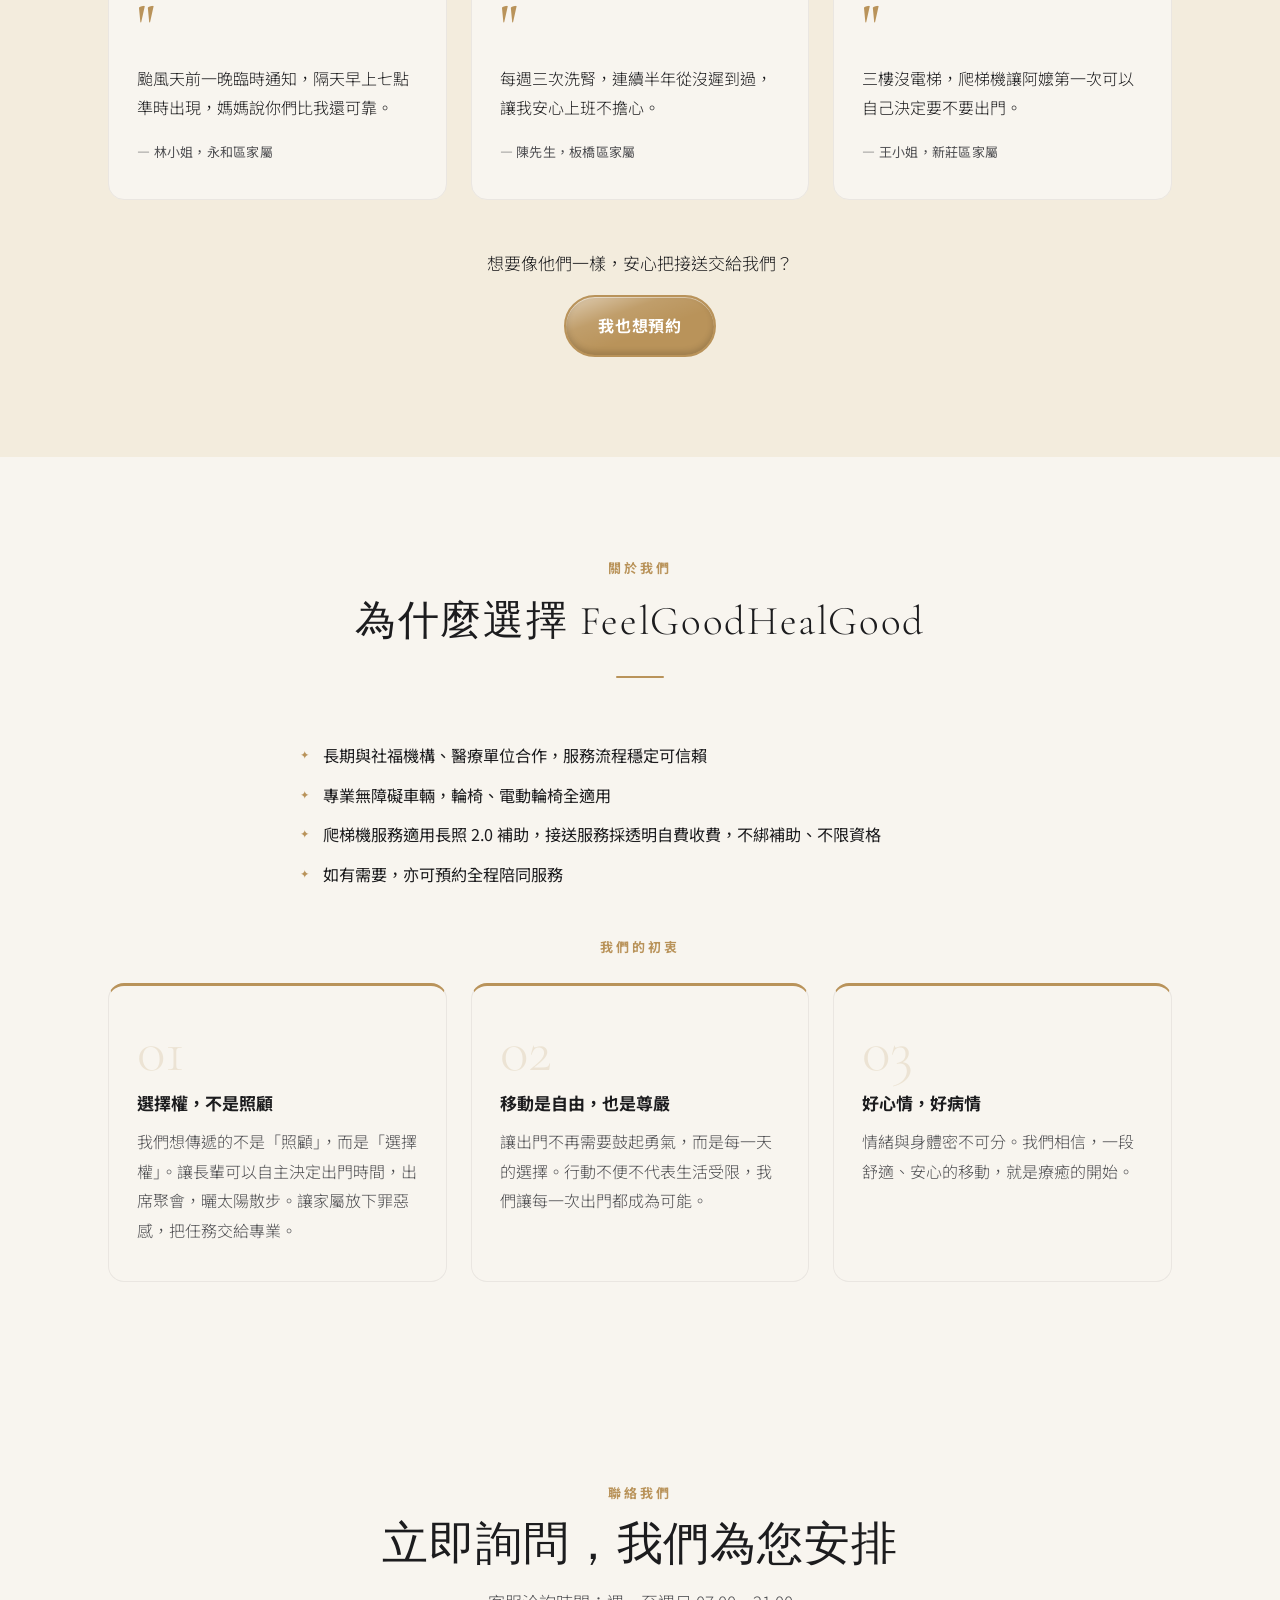
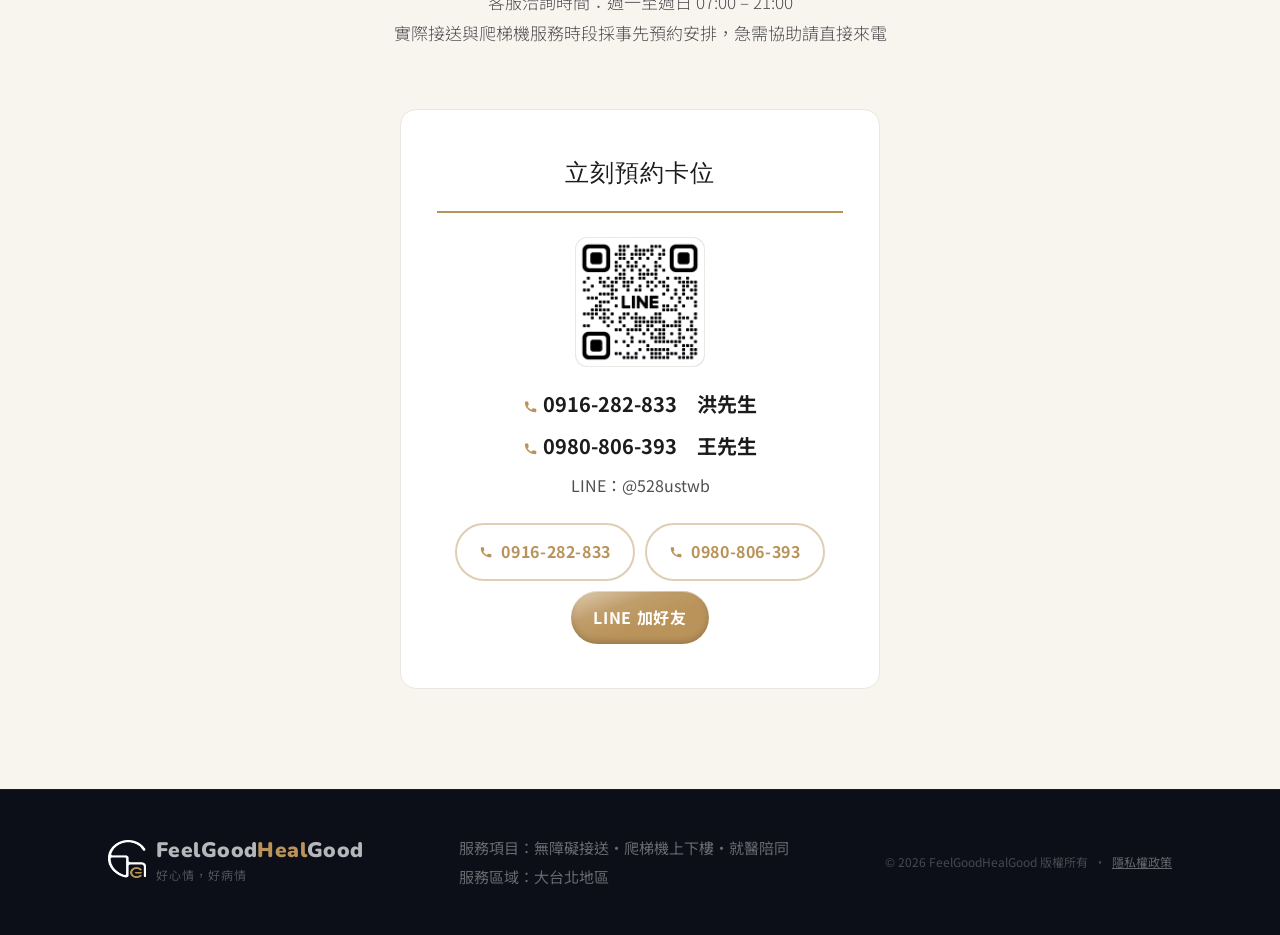
==== commit 5f34913d: "SEO 全站優化：圖片壓縮、結構化資料修正、合規內容、GEO 可擷取性強化 - 首頁相片改 PNG 為壓縮 JPEG（9.1MB → 1MB），加上 fetchpriority/preload/wid" ====
--- a/index.html
+++ b/index.html
@@ -5,7 +5,6 @@
   <meta name="viewport" content="width=device-width, initial-scale=1.0">
   <title>無障礙接送・爬梯機上下樓｜FeelGoodHealGood 好心情好病情｜大台北到府服務</title>
   <meta name="description" content="大台北地區專業無障礙輪椅接送（自費服務，費用透明）與電動爬梯機上下樓服務。洗腎回診・醫院往返・復健接送全包辦，電動爬梯機適用長照2.0補助，一般戶最低自付額310元。服務範圍：永和・中和・板橋・新莊・新店・深坑・文山・汐止，客服洽詢時間週一至週日07:00–21:00。">
-  <meta name="keywords" content="無障礙接送,無障礙車,無障礙交通,無障礙計程車,無障礙輪椅接送,爬梯機,爬梯機補助,電動爬梯機,爬梯機上下樓,爬梯機費用,爬梯機長照補助,輪椅接送,輪椅上下車,電動輪椅接送,輪椅交通,醫院接送,洗腎接送,洗腎交通,復健接送,診所接送,看診接送,出院接送,長照2.0,長照接送,長照交通,長照補助,長照車輛,居家照護接送,復康巴士,台北無障礙接送,新北無障礙接送,永和無障礙接送,永和輪椅接送,永和爬梯機,中和無障礙接送,中和輪椅接送,板橋無障礙接送,板橋輪椅接送,板橋爬梯機,新莊無障礙接送,新莊輪椅接送,新莊爬梯機,新店無障礙接送,新店輪椅接送,深坑無障礙接送,文山無障礙接送,汐止無障礙接送,汐止輪椅接送,好心情好病情,FeelGoodHealGood">
   <meta name="robots" content="index, follow">
   <meta name="author" content="FeelGoodHealGood">
   <link rel="canonical" href="https://feelgoodhealgood.tw/">
@@ -15,7 +14,7 @@
   <meta property="og:locale" content="zh_TW">
   <meta property="og:title" content="無障礙接送・爬梯機上下樓｜FeelGoodHealGood｜大台北到府服務">
   <meta property="og:description" content="大台北地區專業無障礙輪椅接送（自費服務）與電動爬梯機上下樓服務（爬梯機適用長照2.0補助）。服務永和・中和・板橋・新莊・新店・深坑・文山・汐止，客服洽詢時間週一至週日07:00–21:00。">
-  <meta property="og:image" content="https://feelgoodhealgood.tw/image.png">
+  <meta property="og:image" content="https://feelgoodhealgood.tw/image.jpg">
   <meta property="og:url" content="https://feelgoodhealgood.tw/">
   <meta property="og:site_name" content="FeelGoodHealGood 好心情好病情">
 
@@ -23,17 +22,16 @@
   <meta name="twitter:card" content="summary_large_image">
   <meta name="twitter:title" content="無障礙接送・爬梯機上下樓｜FeelGoodHealGood">
   <meta name="twitter:description" content="大台北地區專業無障礙輪椅接送（自費）、電動爬梯機上下樓服務（長照2.0補助適用）。">
-  <meta name="twitter:image" content="https://feelgoodhealgood.tw/image.png">
+  <meta name="twitter:image" content="https://feelgoodhealgood.tw/image.jpg">
 
   <!-- Geographic -->
   <meta name="geo.region" content="TW-NWT">
   <meta name="geo.placename" content="新北市、台北市">
-  <meta name="geo.position" content="25.0173;121.4833">
-  <meta name="ICBM" content="25.0173, 121.4833">
   <link rel="preconnect" href="https://fonts.googleapis.com">
   <link rel="preconnect" href="https://fonts.gstatic.com" crossorigin>
   <link href="https://fonts.googleapis.com/css2?family=Cormorant+Garamond:ital,wght@0,300;0,400;0,600;1,300&family=Noto+Sans+TC:wght@300;400;500;700&family=Nunito:wght@700;800;900&display=swap" rel="stylesheet">
-  <link rel="stylesheet" href="style.css?v=20260703b">
+  <link rel="preload" as="image" href="image.jpg" fetchpriority="high">
+  <link rel="stylesheet" href="style.css?v=20260704">
   <link rel="icon" href="/favicon.ico" sizes="any">
   <link rel="icon" type="image/png" sizes="32x32" href="/favicon-32x32.png">
   <link rel="icon" type="image/png" sizes="16x16" href="/favicon-16x16.png">
@@ -109,7 +107,7 @@
 <!-- ─── HERO ─── -->
 <section class="hero-section">
   <div class="hero-zoom-wrap">
-    <img class="hero-img" src="image.png" alt="照護員協助長輩上無障礙接送車，大台北到府服務">
+    <img class="hero-img" src="image.jpg" alt="照護員協助長輩上無障礙接送車，大台北到府服務" width="1672" height="941" fetchpriority="high">
   </div>
   <div class="hero-overlay">
     <div class="hero-content">
@@ -192,7 +190,7 @@
   <div class="container">
     <div class="split-layout">
       <div class="split-img">
-        <img src="service-photo.png" alt="雨天無障礙輪椅接送，照護員撐傘協助長輩推上斜坡板" class="split-photo">
+        <img src="service-photo.jpg" alt="雨天無障礙輪椅接送，照護員撐傘協助長輩推上斜坡板" class="split-photo" width="1100" height="825" loading="lazy">
       </div>
       <div class="split-text">
         <p class="section-eye">無障礙接送</p>
@@ -206,7 +204,9 @@
           <li><span class="feat-dot"></span>家庭聚會、日常出行</li>
         </ul>
         <div class="price-ref">
-          <h4 class="price-ref-title">實際接送範例</h4>
+          <h4 class="price-ref-question">無障礙接送費用怎麼算？</h4>
+          <p class="price-ref-answer">無障礙輪椅接送採彈性議價，依接送里程、時段與需求安排計算，實際範例約落在500–800元之間，確切金額請來電或加LINE告知起訖點與時段，我們會依路線即時報價。</p>
+          <p class="price-ref-title">實際接送範例</p>
           <div class="price-ref-grid">
             <div class="price-ref-card">
               <p class="price-ref-person">陳伯伯</p>
@@ -244,25 +244,39 @@
       <h3 class="fleet-title">我們的無障礙車</h3>
       <div class="fleet-grid">
         <div class="fleet-item fade-in">
-          <div class="fleet-photo-frame"><img src="fleet-t6.png" alt="福斯T6.1無障礙廂型車，輪椅電動輪椅接送適用" class="fleet-photo fleet-photo--t6"></div>
+          <div class="fleet-photo-frame"><img src="fleet-t6.jpg" alt="福斯T6.1無障礙廂型車，輪椅電動輪椅接送適用" class="fleet-photo fleet-photo--t6" width="700" height="525" loading="lazy"></div>
           <p class="fleet-name">福斯 T6.1</p>
           <p class="fleet-desc">大空間輪椅專用廂型車</p>
         </div>
         <div class="fleet-item fade-in">
-          <div class="fleet-photo-frame"><img src="fleet-caddy.png" alt="福斯Caddy無障礙接送車，大台北市區到府服務" class="fleet-photo fleet-photo--caddy"></div>
+          <div class="fleet-photo-frame"><img src="fleet-caddy.jpg" alt="福斯Caddy無障礙接送車，大台北市區到府服務" class="fleet-photo fleet-photo--caddy" width="700" height="525" loading="lazy"></div>
           <p class="fleet-name">福斯 Caddy</p>
           <p class="fleet-desc">靈活機動，市區通行佳</p>
         </div>
         <div class="fleet-item fade-in">
-          <div class="fleet-photo-frame"><img src="fleet-ramp.jpg" alt="無障礙斜坡板設備，輪椅輕鬆上下接送車" class="fleet-photo fleet-photo--ramp"></div>
+          <div class="fleet-photo-frame"><img src="fleet-ramp.jpg" alt="無障礙斜坡板設備，輪椅輕鬆上下接送車" class="fleet-photo fleet-photo--ramp" width="1536" height="1024" loading="lazy"></div>
           <p class="fleet-name">斜坡板設備</p>
           <p class="fleet-desc">輪椅輕鬆上下車</p>
         </div>
         <div class="fleet-item fade-in">
-          <div class="fleet-photo-frame"><img src="fleet-lift.jpg" alt="電動升降機設備，省力安全輔助輪椅上下車" class="fleet-photo fleet-photo--lift"></div>
+          <div class="fleet-photo-frame"><img src="fleet-lift.jpg" alt="電動升降機設備，省力安全輔助輪椅上下車" class="fleet-photo fleet-photo--lift" width="1536" height="1024" loading="lazy"></div>
           <p class="fleet-name">電動升降機</p>
           <p class="fleet-desc">省力安全，全程輔助</p>
         </div>
+      </div>
+    </div>
+
+    <!-- Dialysis / Rehab focus -->
+    <div class="care-focus-grid">
+      <div class="care-focus-card fade-in" id="dialysis">
+        <h3>洗腎接送怎麼安排？</h3>
+        <p>可依透析時間安排固定班次的定期往返接送，每週2–3次的洗腎行程都能配合固定時段，不需每次重新約車，讓長期治療的交通安排穩定可預期。</p>
+        <a href="#contact" class="svc-link" data-cta-type="line_intent" data-cta-location="dialysis_cta" data-cta-label="LINE 詢問洗腎接送">LINE 詢問洗腎接送 →</a>
+      </div>
+      <div class="care-focus-card fade-in" id="rehab">
+        <h3>復健接送怎麼安排？</h3>
+        <p>復健療程通常需要規律往返復健中心或醫院，我們提供固定班次或彈性單趟的復健接送安排，輪椅、電動輪椅乘客皆適用，全程專業人員陪同上下車。</p>
+        <a href="#contact" class="svc-link" data-cta-type="line_intent" data-cta-location="rehab_cta" data-cta-label="LINE 詢問復健接送">LINE 詢問復健接送 →</a>
       </div>
     </div>
   </div>
@@ -305,6 +319,7 @@
     <div class="subsidy-block">
       <p class="subsidy-eyebrow">讓費用不成為照顧的門檻</p>
       <h2 class="subsidy-title">長照2.0補助費用說明</h2>
+      <p class="subsidy-direct-answer">電動爬梯機上下樓服務適用長照2.0補助，符合資格者2樓一般戶自付310元起，中低收入戶170元起，低收入戶100元起，樓層越高費用越高；未申請補助資格者也提供全額自費方案。</p>
       <div class="subsidy-elig">
         <p class="elig-label">申請資格</p>
         <div class="elig-tags">
@@ -348,7 +363,7 @@
     <div class="area-layout">
       <div class="area-map">
         <div class="map-visual">
-          <img src="area-map.png" alt="大台北地區服務範圍地圖，標示台北醫院、亞東醫院、雙和醫院、永和耕莘醫院" class="map-image">
+          <img src="area-map.jpg" alt="大台北地區服務範圍地圖，標示台北醫院、亞東醫院、雙和醫院、永和耕莘醫院" class="map-image" width="1100" height="918" loading="lazy">
         </div>
       </div>
       <div class="area-info">
@@ -494,7 +509,7 @@
   <svg width="28" height="28" viewBox="0 0 24 24" fill="#fff"><path d="M19.365 9.863c.349 0 .63.285.63.631 0 .345-.281.63-.63.63H17.61v1.125h1.755c.349 0 .63.283.63.63 0 .344-.281.629-.63.629h-2.386c-.345 0-.627-.285-.627-.629V8.108c0-.345.282-.63.627-.63h2.386c.349 0 .63.285.63.63 0 .349-.281.63-.63.63H17.61v1.125h1.755zm-3.855 3.016c0 .27-.174.51-.432.596-.064.021-.133.031-.199.031-.211 0-.391-.09-.51-.25l-2.443-3.317v2.94c0 .344-.279.629-.631.629-.346 0-.626-.285-.626-.629V8.108c0-.27.173-.51.43-.595.06-.023.136-.033.194-.033.195 0 .375.104.495.254l2.462 3.33V8.108c0-.345.282-.63.63-.63.345 0 .63.285.63.63v4.771zm-5.741 0c0 .344-.282.629-.631.629-.345 0-.627-.285-.627-.629V8.108c0-.345.282-.63.627-.63.349 0 .631.285.631.63v4.771zm-2.466.629H4.917c-.345 0-.63-.285-.63-.629V8.108c0-.345.285-.63.63-.63.348 0 .63.285.63.63v4.141h1.756c.348 0 .629.283.629.63 0 .344-.281.629-.629.629M24 10.314C24 4.943 18.615.572 12 .572S0 4.943 0 10.314c0 4.811 4.27 8.842 10.035 9.608.391.082.923.258 1.058.59.12.301.079.766.038 1.08l-.164 1.02c-.045.301-.24 1.186 1.049.645 1.291-.539 6.916-4.078 9.436-6.975C23.176 14.393 24 12.458 24 10.314"/></svg>
 </a>
 
-<script src="script.js"></script>
+<script src="script.js?v=20260704"></script>
 
 <script type="application/ld+json">
 {
@@ -506,18 +521,18 @@
       "url": "https://feelgoodhealgood.tw/",
       "name": "無障礙接送・爬梯機上下樓｜FeelGoodHealGood 好心情好病情｜大台北到府服務",
       "inLanguage": "zh-TW",
-      "isPartOf": {"@id": "#business"},
-      "dateModified": "2026-07-03"
+      "isPartOf": {"@id": "https://feelgoodhealgood.tw/#business"},
+      "dateModified": "2026-07-04"
     },
     {
-      "@type": "LocalBusiness",
-      "@id": "#business",
+      "@type": ["LocalBusiness", "MedicalBusiness"],
+      "@id": "https://feelgoodhealgood.tw/#business",
       "name": "FeelGoodHealGood",
       "alternateName": "好心情好病情無障礙接送",
       "description": "大台北地區專業無障礙輪椅接送（自費服務）與電動爬梯機上下樓服務（爬梯機適用長照2.0補助）",
       "slogan": "好心情，好病情",
       "url": "https://feelgoodhealgood.tw",
-      "image": "https://feelgoodhealgood.tw/image.png",
+      "image": "https://feelgoodhealgood.tw/image.jpg",
       "logo": "https://feelgoodhealgood.tw/logo-icon.png",
       "priceRange": "NT$500-1500",
       "telephone": ["+886-916-282-833", "+886-980-806-393"],
@@ -535,11 +550,6 @@
         {"@type": "City", "name": "汐止"}
       ],
       "serviceType": ["無障礙輪椅接送", "電動爬梯機上下樓", "洗腎回診接送", "醫院往返接送", "復健接送"],
-      "address": {
-        "@type": "PostalAddress",
-        "addressRegion": "新北市",
-        "addressCountry": "TW"
-      },
       "contactPoint": [
         {
           "@type": "ContactPoint",
@@ -586,6 +596,13 @@
               "@type": "Service",
               "name": "電動爬梯機上下樓",
               "description": "無電梯公寓專用電動爬梯機服務。平穩安全，專業人員全程陪同。長照2.0補助適用，一般戶2樓自付310元起。"
+            },
+            "priceSpecification": {
+              "@type": "PriceSpecification",
+              "minPrice": "100",
+              "maxPrice": "1100",
+              "priceCurrency": "TWD",
+              "description": "依樓層與長照補助身份別（一般戶／中低收入／低收入）而定，2樓一般戶自付310元起，未申請補助者可選全額自費"
             }
           }
         ]
--- a/style.css
+++ b/style.css
@@ -513,6 +513,36 @@
 .placeholder-label { padding: 16px; }
 .placeholder-label small { font-size: 12px; opacity: 0.65; display: block; margin-top: 4px; }
 
+.care-focus-grid {
+  display: grid;
+  grid-template-columns: 1fr 1fr;
+  gap: 24px;
+  margin-top: 48px;
+}
+.care-focus-card {
+  background: var(--white);
+  border: 1px solid var(--border);
+  border-radius: var(--r);
+  box-shadow: var(--sh-card);
+  padding: 28px 26px;
+}
+.care-focus-card h3 {
+  font-family: 'Cormorant Garamond', serif;
+  font-size: 1.35rem;
+  font-weight: 600;
+  color: var(--ink);
+  margin: 0 0 10px;
+}
+.care-focus-card p {
+  font-size: 0.95rem;
+  color: var(--muted);
+  line-height: 1.7;
+  margin: 0 0 16px;
+}
+@media (max-width: 720px) {
+  .care-focus-grid { grid-template-columns: 1fr; }
+}
+
 /* Fade-in on scroll */
 .fade-in {
   opacity: 0;
@@ -1088,6 +1118,19 @@
 
 /* Price reference */
 .price-ref { margin: 28px 0; }
+.price-ref-question {
+  font-family: 'Cormorant Garamond', serif;
+  font-size: 1.25rem;
+  font-weight: 600;
+  color: var(--ink);
+  margin-bottom: 8px;
+}
+.price-ref-answer {
+  font-size: 0.95rem;
+  color: var(--muted);
+  line-height: 1.7;
+  margin-bottom: 18px;
+}
 .price-ref-title {
   font-size: 14px;
   font-weight: 700;
@@ -1204,6 +1247,14 @@
   text-align: center;
   letter-spacing: 0.04em;
 }
+.subsidy-direct-answer {
+  max-width: 640px;
+  margin: -12px auto 28px;
+  text-align: center;
+  font-size: 0.95rem;
+  color: var(--muted);
+  line-height: 1.7;
+}
 .subsidy-elig {
   background: var(--white);
   border-radius: var(--r-sm);
@@ -1308,6 +1359,7 @@
 .map-image {
   width: 100%;
   height: auto;
+  aspect-ratio: 1100 / 918;
   border-radius: var(--r-sm);
   display: block;
 }
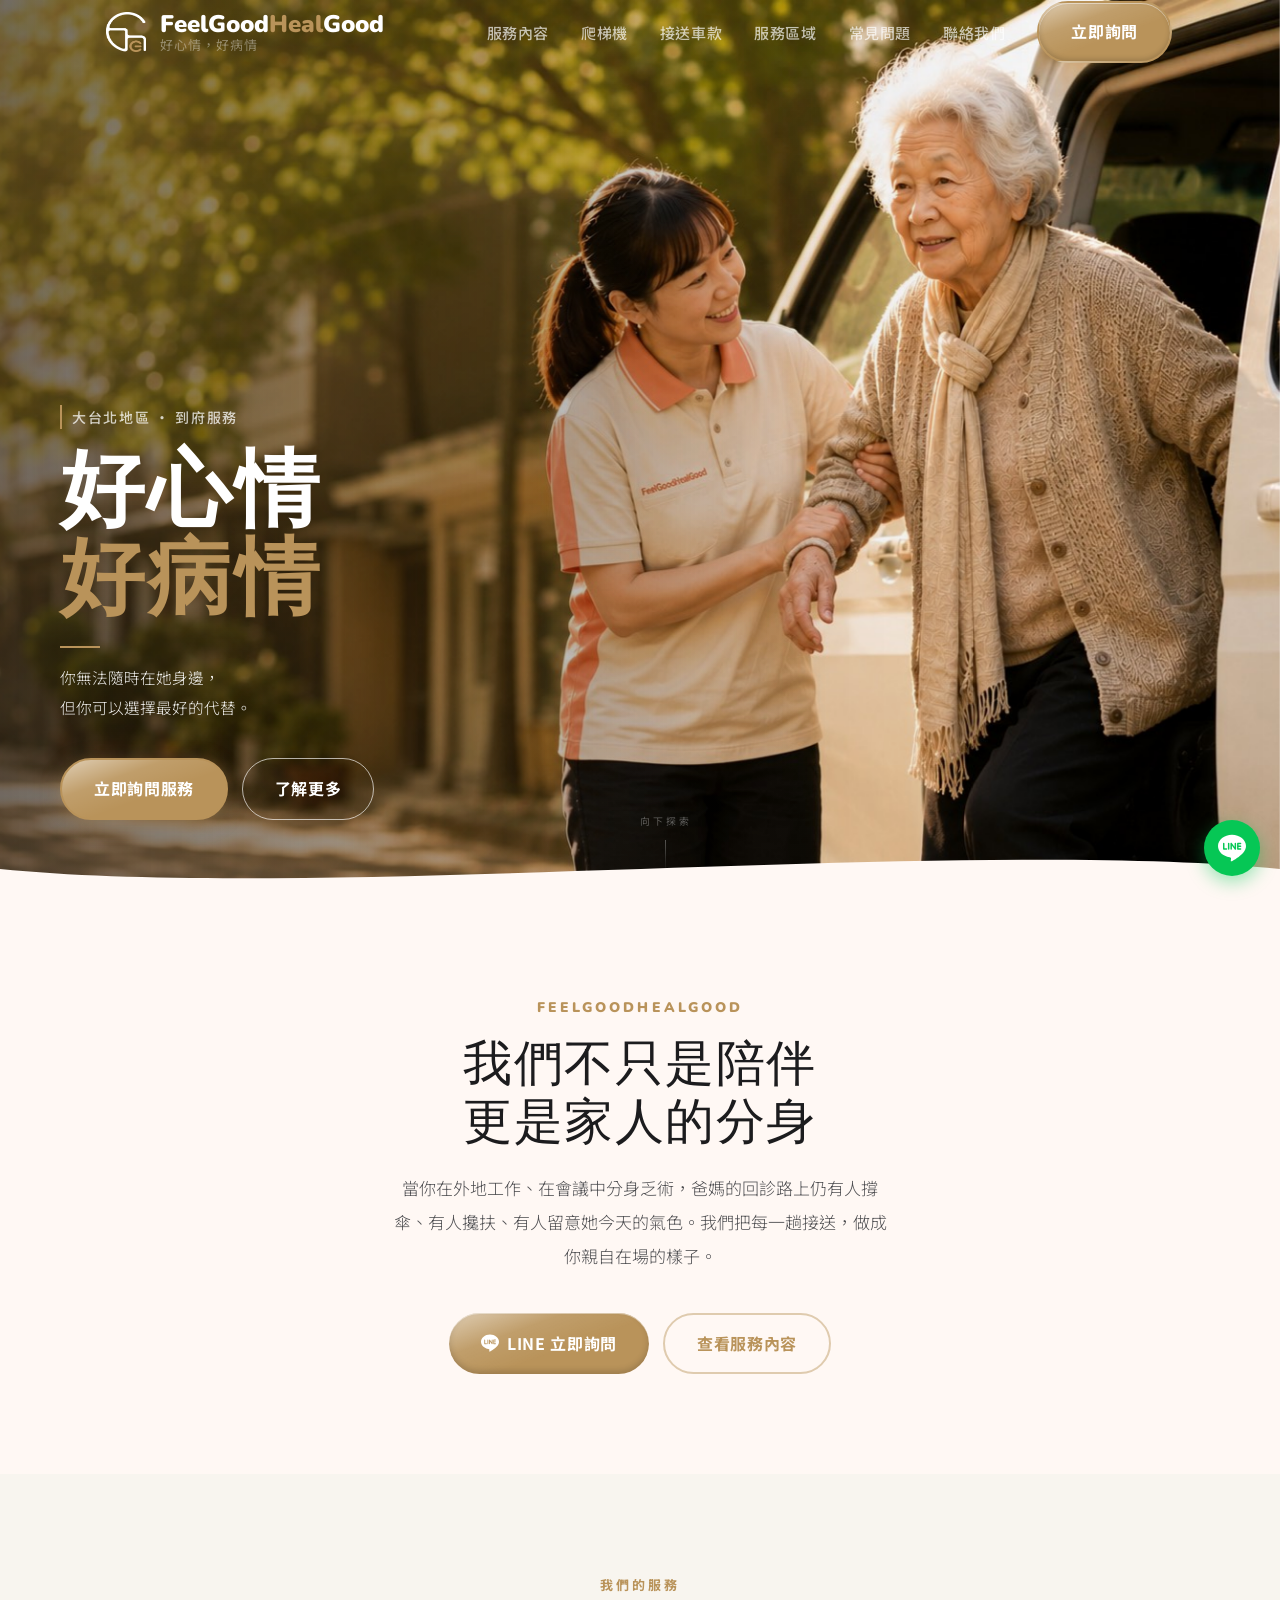
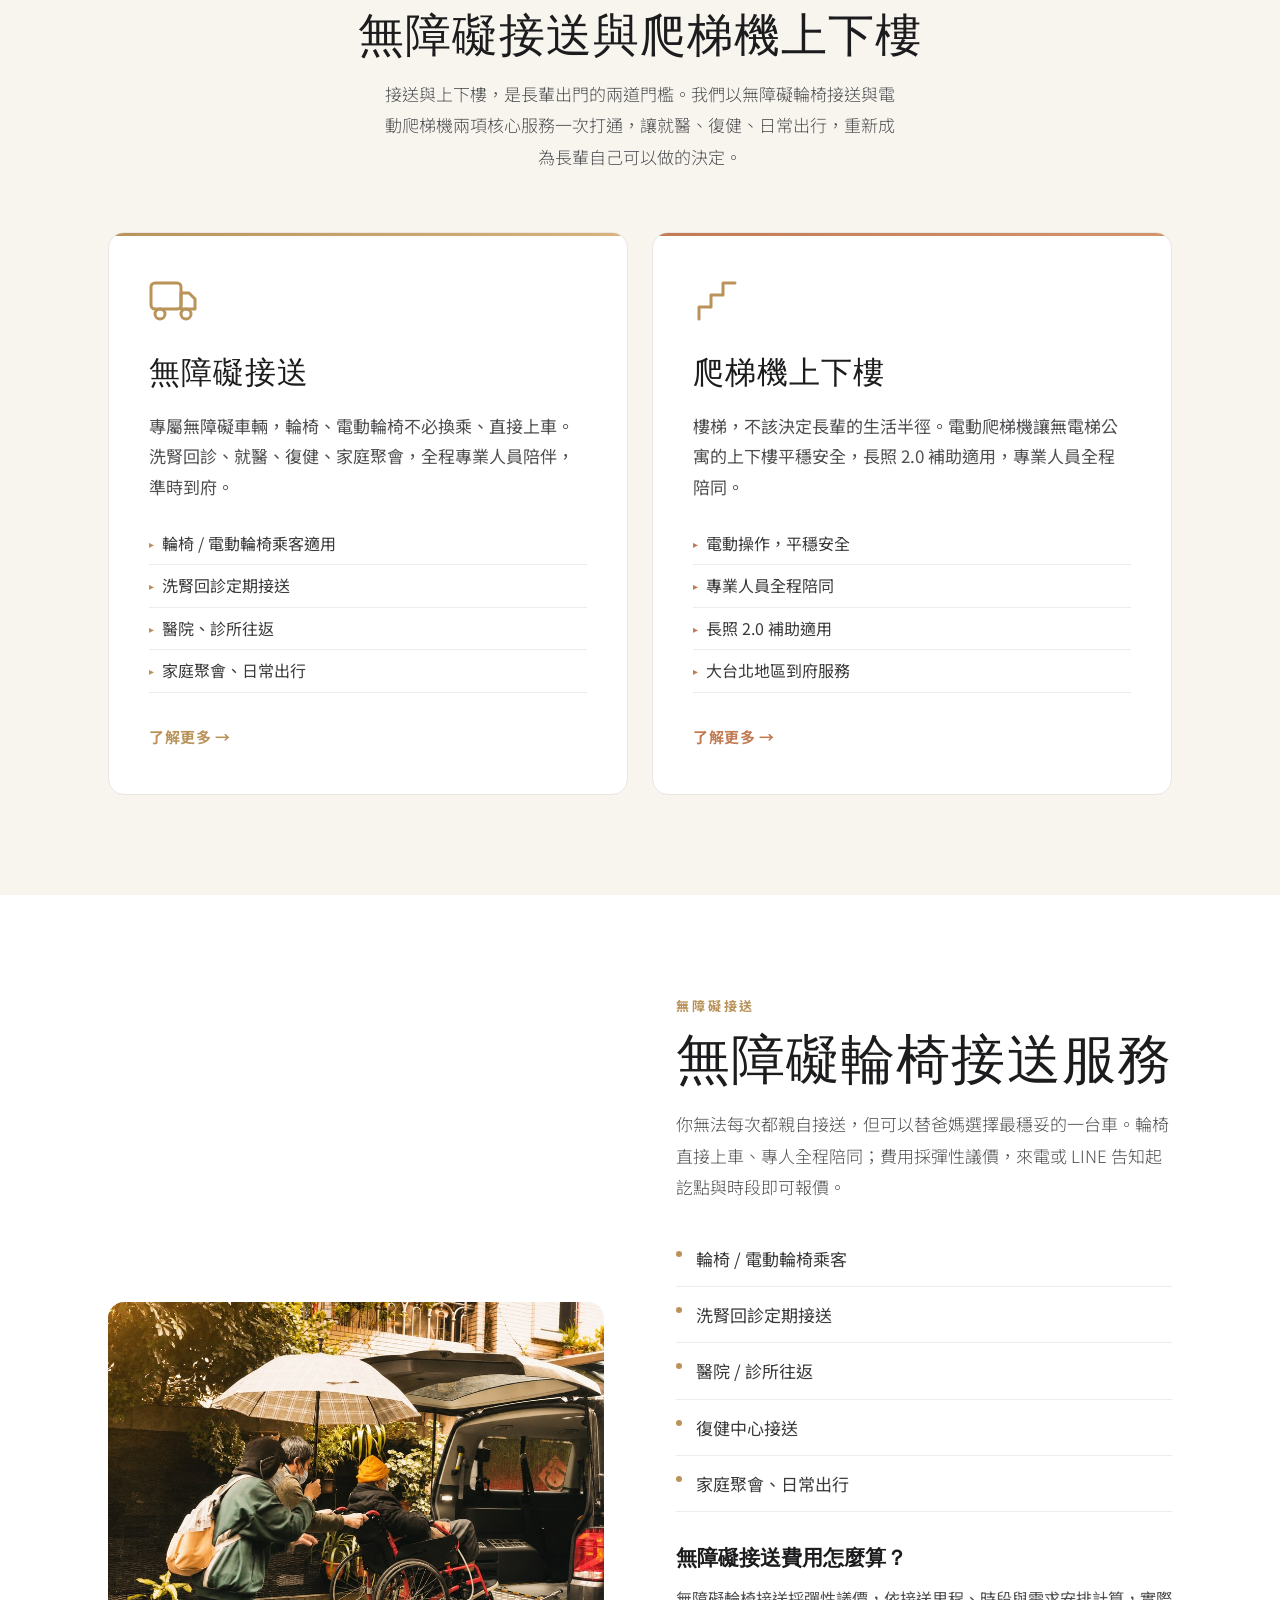
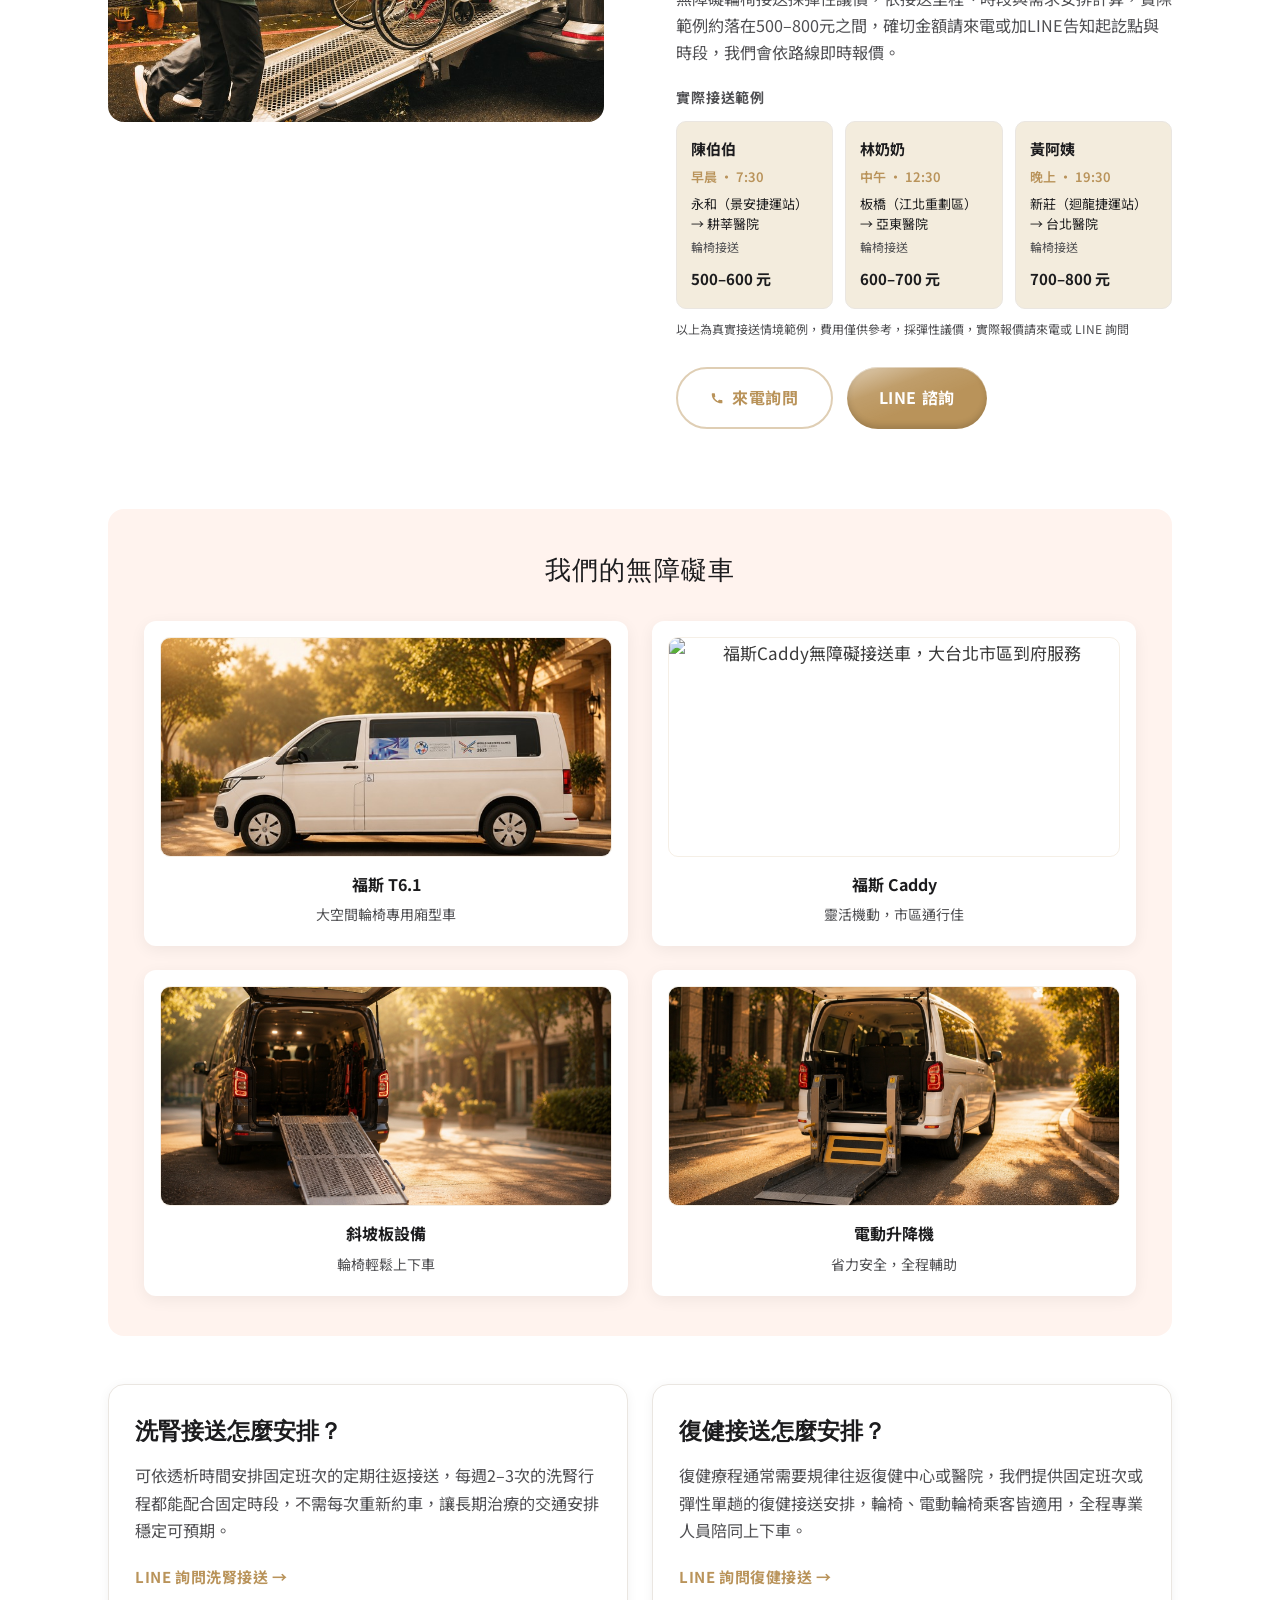
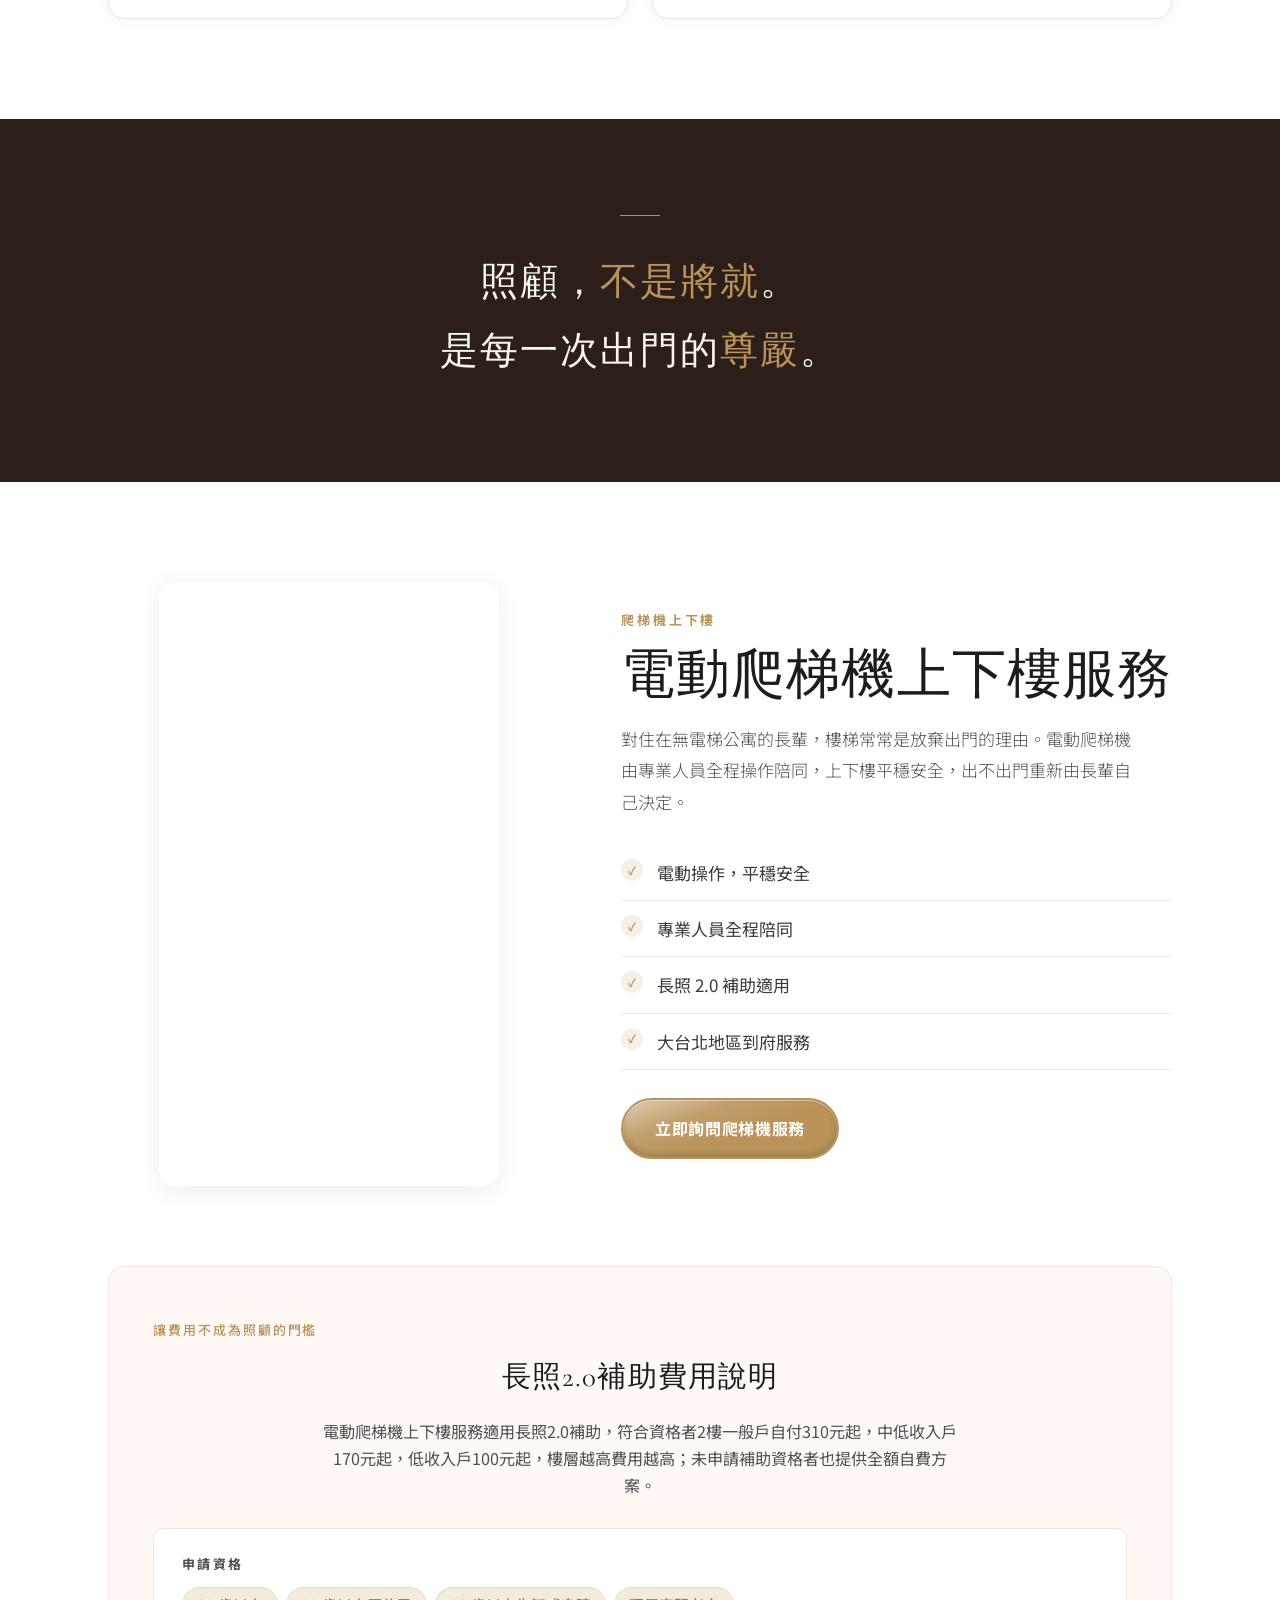
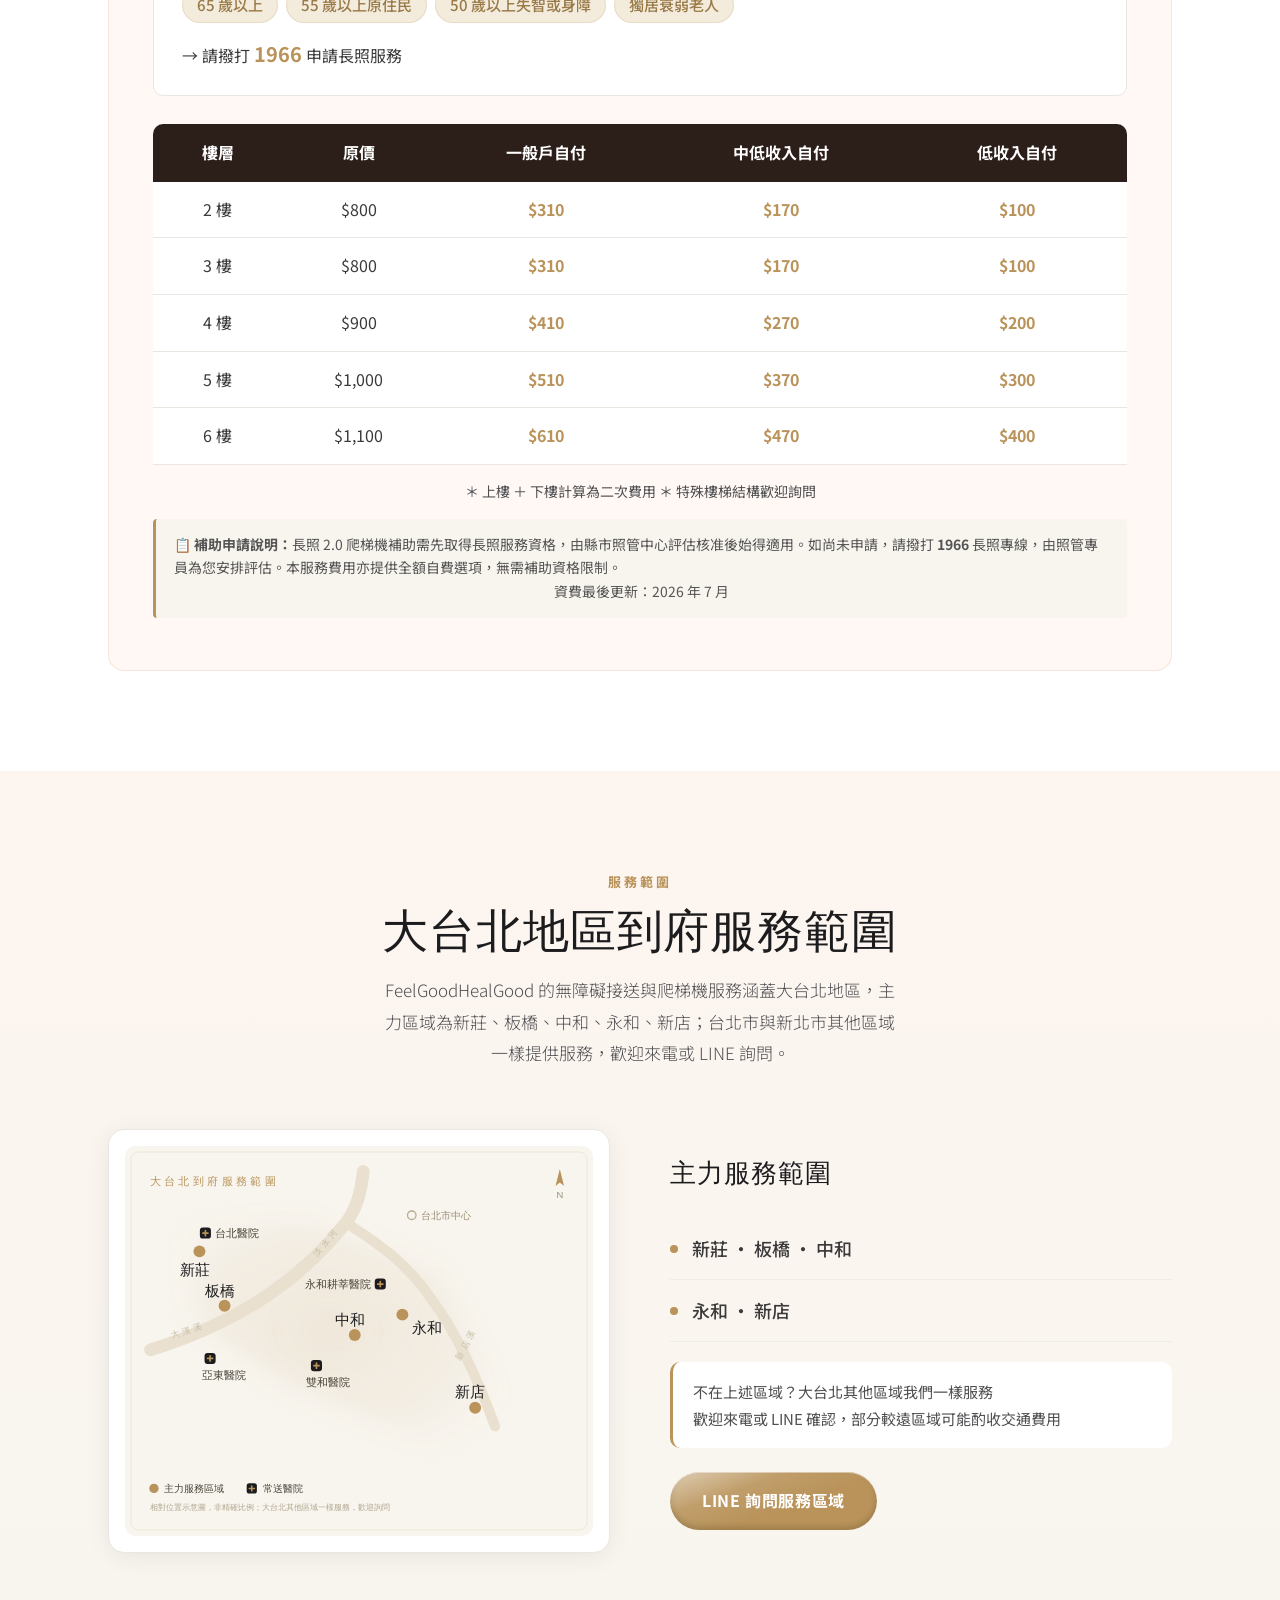
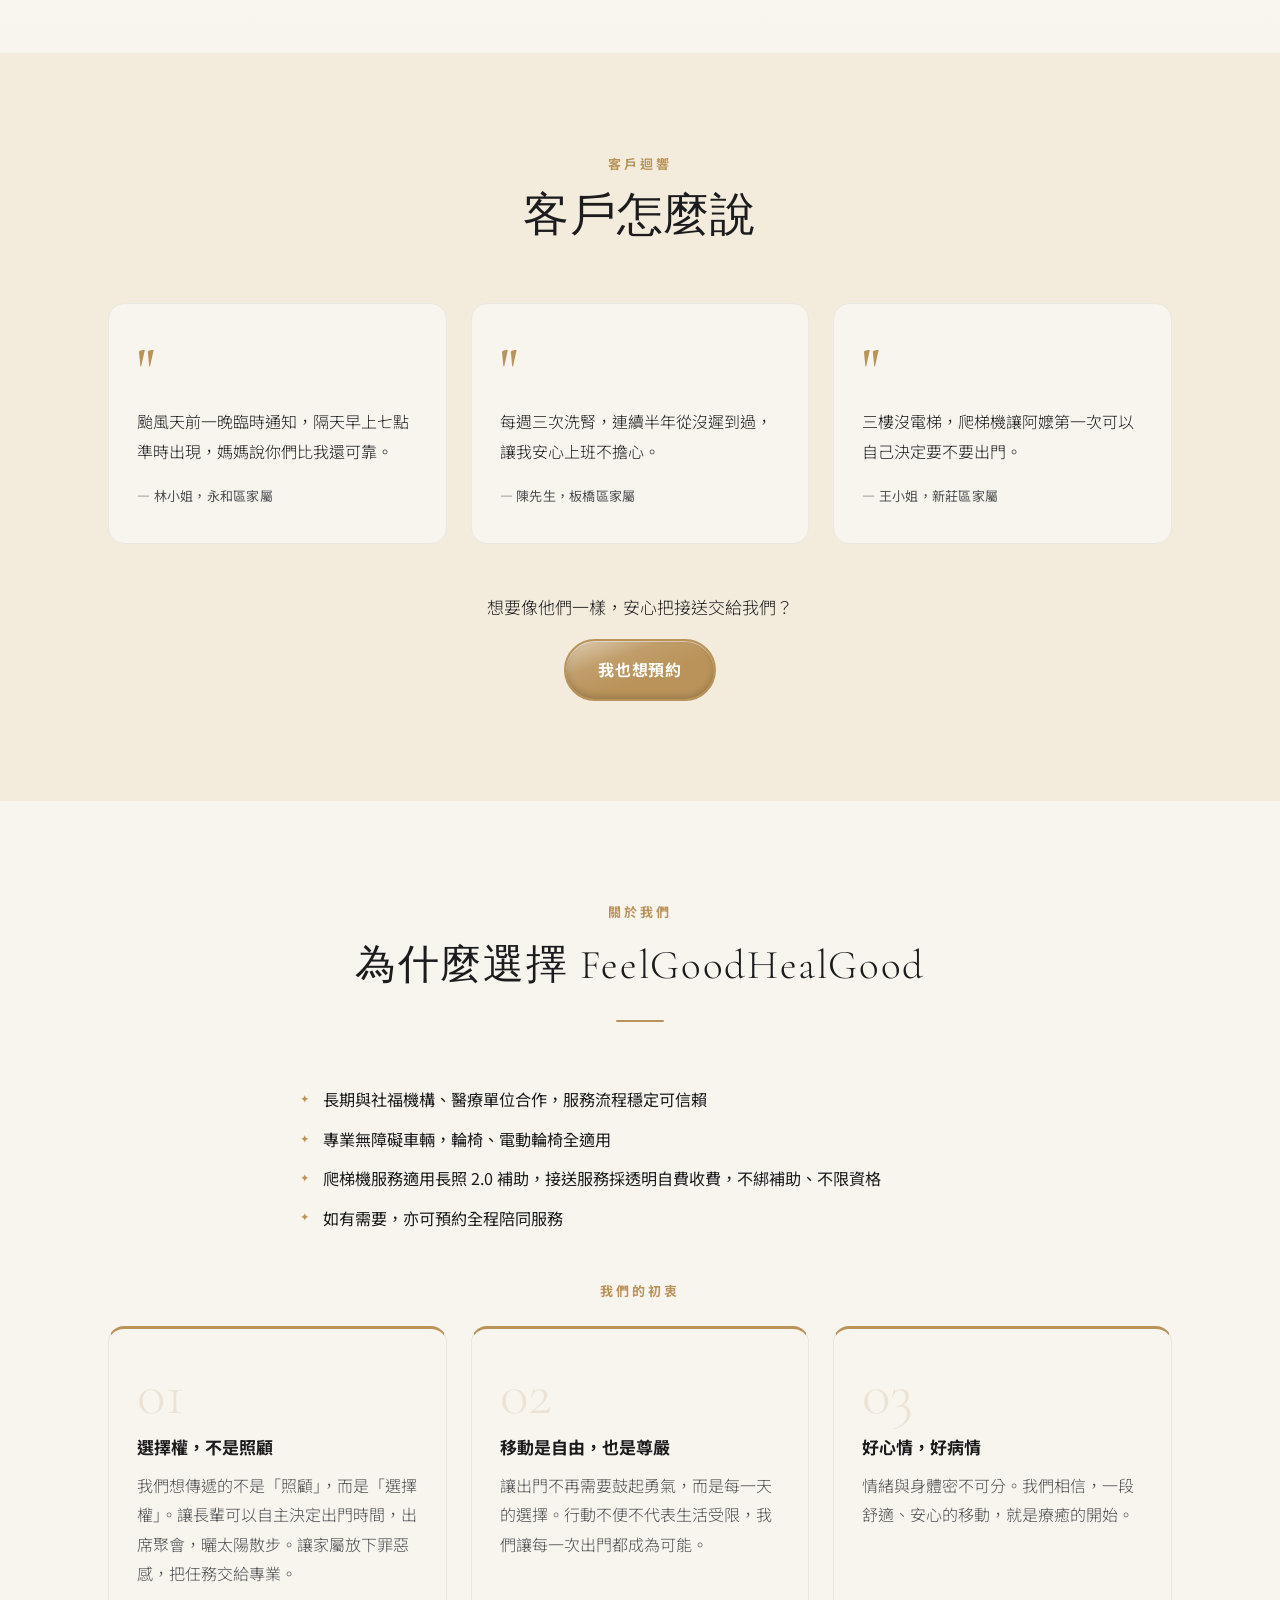
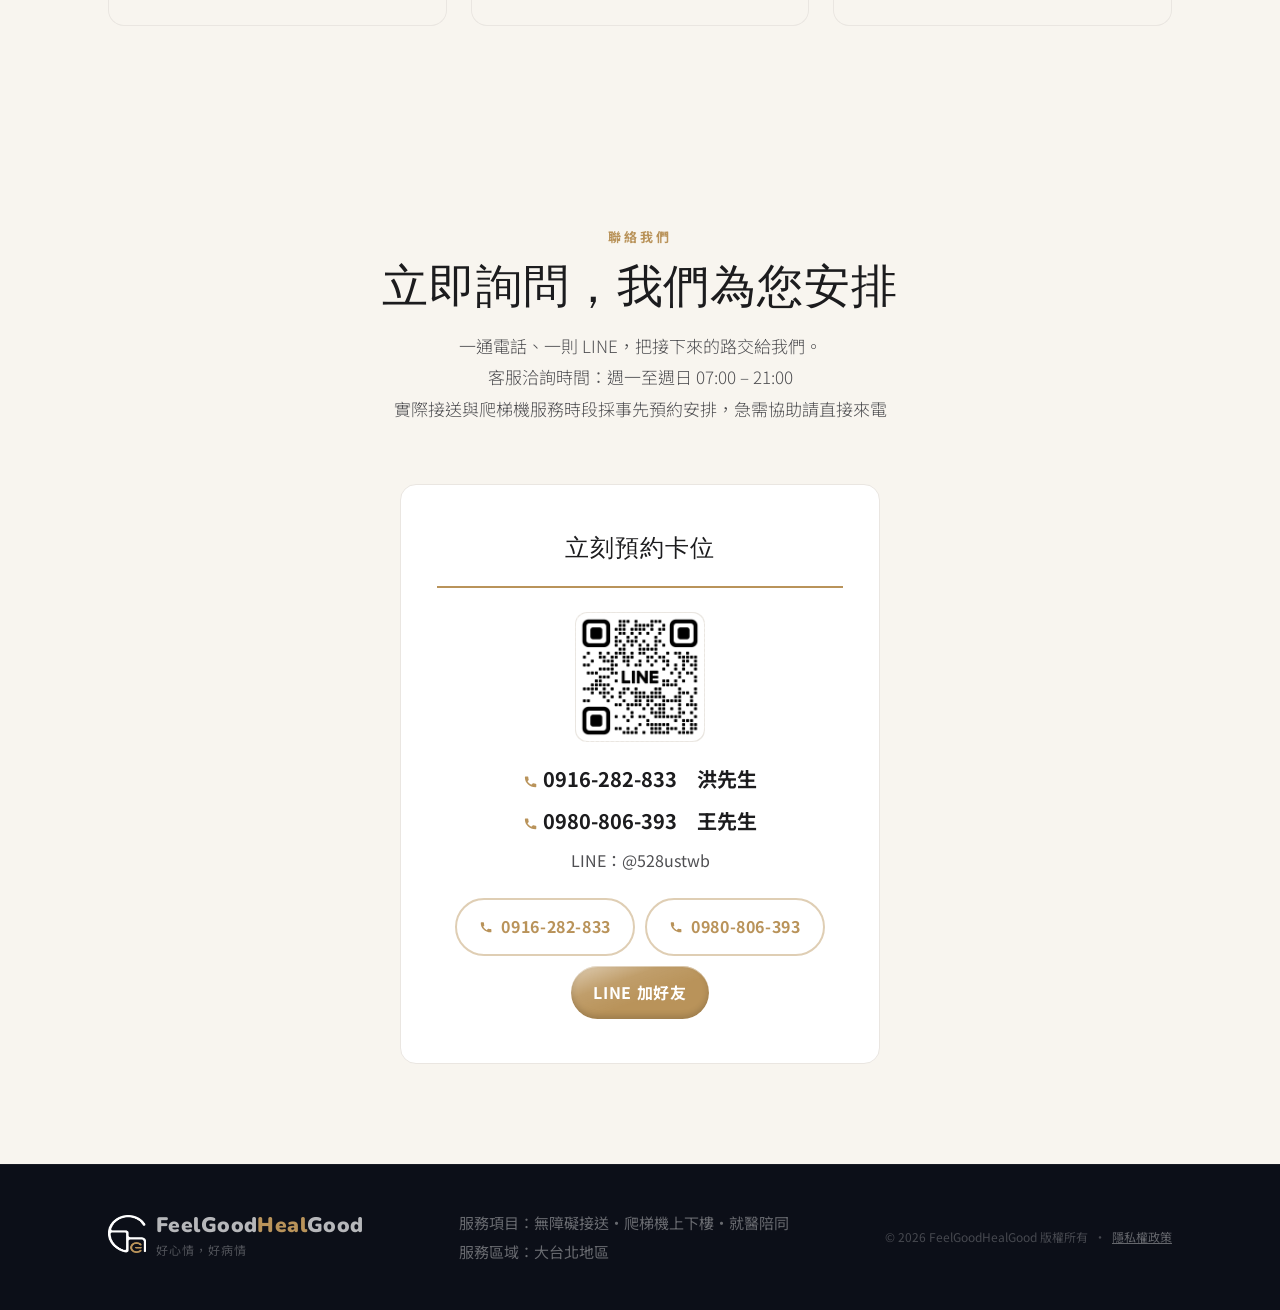
==== commit 177ad971: "全站文案改版聚焦品牌主軸，服務區域改為主打五區，地圖重繪為品牌色系向量圖 - 各區塊引言重寫，強化「異地子女安心交託、長輩選擇權」主題線 - FAQ 擴充至11組問答（就醫陪同、爬梯機安全、補助前自費" ====
--- a/index.html
+++ b/index.html
@@ -4,7 +4,7 @@
   <meta charset="UTF-8">
   <meta name="viewport" content="width=device-width, initial-scale=1.0">
   <title>無障礙接送・爬梯機上下樓｜FeelGoodHealGood 好心情好病情｜大台北到府服務</title>
-  <meta name="description" content="大台北地區專業無障礙輪椅接送（自費服務，費用透明）與電動爬梯機上下樓服務。洗腎回診・醫院往返・復健接送全包辦，電動爬梯機適用長照2.0補助，一般戶最低自付額310元。服務範圍：永和・中和・板橋・新莊・新店・深坑・文山・汐止，客服洽詢時間週一至週日07:00–21:00。">
+  <meta name="description" content="當你無法親自陪爸媽就醫，把接送交給我們。大台北無障礙輪椅接送（洗腎回診・醫院往返・復健接送，費用透明）與電動爬梯機上下樓（適用長照2.0補助，一般戶自付310元起）。主力服務新莊・板橋・中和・永和・新店，大台北其他區域皆可預約，客服洽詢週一至週日07:00–21:00。">
   <meta name="robots" content="index, follow">
   <meta name="author" content="FeelGoodHealGood">
   <link rel="canonical" href="https://feelgoodhealgood.tw/">
@@ -13,7 +13,7 @@
   <meta property="og:type" content="website">
   <meta property="og:locale" content="zh_TW">
   <meta property="og:title" content="無障礙接送・爬梯機上下樓｜FeelGoodHealGood｜大台北到府服務">
-  <meta property="og:description" content="大台北地區專業無障礙輪椅接送（自費服務）與電動爬梯機上下樓服務（爬梯機適用長照2.0補助）。服務永和・中和・板橋・新莊・新店・深坑・文山・汐止，客服洽詢時間週一至週日07:00–21:00。">
+  <meta property="og:description" content="你無法隨時在她身邊，但你可以選擇最好的代替。大台北無障礙輪椅接送與電動爬梯機上下樓（適用長照2.0補助），服務新莊・板橋・中和・永和・新店，客服洽詢週一至週日07:00–21:00。">
   <meta property="og:image" content="https://feelgoodhealgood.tw/image.jpg">
   <meta property="og:url" content="https://feelgoodhealgood.tw/">
   <meta property="og:site_name" content="FeelGoodHealGood 好心情好病情">
@@ -138,6 +138,7 @@
   <div class="container bridge-copy">
     <p class="bridge-eyebrow">FeelGoodHealGood</p>
     <h2 class="bridge-h2">我們不只是陪伴<br>更是家人的分身</h2>
+    <p class="bridge-body">當你在外地工作、在會議中分身乏術，爸媽的回診路上仍有人撐傘、有人攙扶、有人留意她今天的氣色。我們把每一趟接送，做成你親自在場的樣子。</p>
     <div class="bridge-ctas">
       <a href="#contact" class="btn btn-line" data-cta-type="line_intent" data-cta-location="bridge_cta" data-cta-label="LINE 立即詢問">
         <svg width="18" height="18" viewBox="0 0 24 24" fill="currentColor"><path d="M19.365 9.863c.349 0 .63.285.63.631 0 .345-.281.63-.63.63H17.61v1.125h1.755c.349 0 .63.283.63.63 0 .344-.281.629-.63.629h-2.386c-.345 0-.627-.285-.627-.629V8.108c0-.345.282-.63.627-.63h2.386c.349 0 .63.285.63.63 0 .349-.281.63-.63.63H17.61v1.125h1.755zm-3.855 3.016c0 .27-.174.51-.432.596-.064.021-.133.031-.199.031-.211 0-.391-.09-.51-.25l-2.443-3.317v2.94c0 .344-.279.629-.631.629-.346 0-.626-.285-.626-.629V8.108c0-.27.173-.51.43-.595.06-.023.136-.033.194-.033.195 0 .375.104.495.254l2.462 3.33V8.108c0-.345.282-.63.63-.63.345 0 .63.285.63.63v4.771zm-5.741 0c0 .344-.282.629-.631.629-.345 0-.627-.285-.627-.629V8.108c0-.345.282-.63.627-.63.349 0 .631.285.631.63v4.771zm-2.466.629H4.917c-.345 0-.63-.285-.63-.629V8.108c0-.345.285-.63.63-.63.348 0 .63.285.63.63v4.141h1.756c.348 0 .629.283.629.63 0 .344-.281.629-.629.629M24 10.314C24 4.943 18.615.572 12 .572S0 4.943 0 10.314c0 4.811 4.27 8.842 10.035 9.608.391.082.923.258 1.058.59.12.301.079.766.038 1.08l-.164 1.02c-.045.301-.24 1.186 1.049.645 1.291-.539 6.916-4.078 9.436-6.975C23.176 14.393 24 12.458 24 10.314"/></svg>
@@ -154,13 +155,13 @@
     <div class="section-header">
       <p class="section-eye">我們的服務</p>
       <h2 class="section-title">無障礙接送<br class="mobile-br">與爬梯機上下樓</h2>
-      <p class="section-desc">無論是就醫、復健，還是日常出行，我們提供兩大核心服務，讓您與家人放心。</p>
+      <p class="section-desc">接送與上下樓，是長輩出門的兩道門檻。我們以無障礙輪椅接送與電動爬梯機兩項核心服務一次打通，讓就醫、復健、日常出行，重新成為長輩自己可以做的決定。</p>
     </div>
     <div class="svc-overview-grid">
       <div class="svc-overview-card fade-in">
         <div class="svc-overview-icon"><svg xmlns="http://www.w3.org/2000/svg" width="48" height="48" viewBox="0 0 24 24" fill="none" stroke="currentColor" stroke-width="1.5" stroke-linecap="round" stroke-linejoin="round"><rect x="1" y="3" width="15" height="13" rx="2"/><path d="M16 8h4l3 3v5h-7V8z"/><circle cx="5.5" cy="18.5" r="2.5"/><circle cx="18.5" cy="18.5" r="2.5"/></svg></div>
         <h3>無障礙接送</h3>
-        <p>專屬無障礙車輛，輪椅、電動輪椅乘客友善。洗腎、就醫、復健、家庭活動，全程專業陪伴。</p>
+        <p>專屬無障礙車輛，輪椅、電動輪椅不必換乘、直接上車。洗腎回診、就醫、復健、家庭聚會，全程專業人員陪伴，準時到府。</p>
         <ul>
           <li>輪椅 / 電動輪椅乘客適用</li>
           <li>洗腎回診定期接送</li>
@@ -172,7 +173,7 @@
       <div class="svc-overview-card svc-overview-card--blue fade-in">
         <div class="svc-overview-icon"><svg xmlns="http://www.w3.org/2000/svg" width="48" height="48" viewBox="0 0 24 24" fill="none" stroke="currentColor" stroke-width="1.5" stroke-linecap="round" stroke-linejoin="round"><polyline points="3,21 3,15 9,15 9,9 15,9 15,3 21,3"/></svg></div>
         <h3>爬梯機上下樓</h3>
-        <p>住在無電梯公寓？電動爬梯機讓上下樓安全又輕鬆，長照 2.0 補助適用，專業人員全程陪同。</p>
+        <p>樓梯，不該決定長輩的生活半徑。電動爬梯機讓無電梯公寓的上下樓平穩安全，長照 2.0 補助適用，專業人員全程陪同。</p>
         <ul>
           <li>電動操作，平穩安全</li>
           <li>專業人員全程陪同</li>
@@ -195,7 +196,7 @@
       <div class="split-text">
         <p class="section-eye">無障礙接送</p>
         <h2 class="section-title section-title--oneline">無障礙輪椅接送服務</h2>
-        <p class="section-desc">費用採彈性議價，歡迎來電或 LINE 詢問，我們為您量身安排最適合的接送方案。</p>
+        <p class="section-desc">你無法每次都親自接送，但可以替爸媽選擇最穩妥的一台車。輪椅直接上車、專人全程陪同；費用採彈性議價，來電或 LINE 告知起訖點與時段即可報價。</p>
         <ul class="feature-list">
           <li><span class="feat-dot"></span>輪椅 / 電動輪椅乘客</li>
           <li><span class="feat-dot"></span>洗腎回診定期接送</li>
@@ -297,7 +298,7 @@
       <div class="split-text">
         <p class="section-eye">爬梯機上下樓</p>
         <h2 class="section-title section-title--oneline">電動爬梯機上下樓服務</h2>
-        <p class="section-desc">住在無電梯公寓的長輩，每次出門都是一大挑戰。<br class="mobile-br">我們的電動爬梯機，讓上下樓安全又輕鬆。</p>
+        <p class="section-desc">對住在無電梯公寓的長輩，樓梯常常是放棄出門的理由。<br class="mobile-br">電動爬梯機由專業人員全程操作陪同，上下樓平穩安全，出不出門重新由長輩自己決定。</p>
         <ul class="feature-list feature-list--check">
           <li><span class="feat-check">✓</span>電動操作，平穩安全</li>
           <li><span class="feat-check">✓</span>專業人員全程陪同</li>
@@ -359,20 +360,21 @@
     <div class="section-header">
       <p class="section-eye">服務範圍</p>
       <h2 class="section-title">大台北地區到府服務範圍</h2>
+      <p class="section-desc">FeelGoodHealGood 的無障礙接送與爬梯機服務涵蓋大台北地區，主力區域為新莊、板橋、中和、永和、新店；台北市與新北市其他區域一樣提供服務，歡迎來電或 LINE 詢問。</p>
     </div>
     <div class="area-layout">
       <div class="area-map">
         <div class="map-visual">
-          <img src="area-map.jpg" alt="大台北地區服務範圍地圖，標示台北醫院、亞東醫院、雙和醫院、永和耕莘醫院" class="map-image" width="1100" height="918" loading="lazy">
+          <img src="area-map.svg" alt="大台北地區服務範圍示意地圖，涵蓋新莊、板橋、中和、永和、新店，標示台北醫院、亞東醫院、雙和醫院、永和耕莘醫院" class="map-image" width="1100" height="918" loading="lazy">
         </div>
       </div>
       <div class="area-info">
         <h3 class="area-info-title">主力服務範圍</h3>
         <div class="area-list">
-          <div class="area-row"><span class="area-dot"></span><span>新莊 ・ 板橋 ・ 中和 ・ 永和</span></div>
-          <div class="area-row"><span class="area-dot"></span><span>新店 ・ 深坑 ・ 文山 ・ 汐止</span></div>
-        </div>
-        <div class="area-note">其他區域歡迎詢問<br>部分區域可能酌收交通費用</div>
+          <div class="area-row"><span class="area-dot"></span><span>新莊 ・ 板橋 ・ 中和</span></div>
+          <div class="area-row"><span class="area-dot"></span><span>永和 ・ 新店</span></div>
+        </div>
+        <div class="area-note">不在上述區域？大台北其他區域我們一樣服務<br>歡迎來電或 LINE 確認，部分較遠區域可能酌收交通費用</div>
         <a href="#contact" class="btn btn-line" data-cta-type="line_intent" data-cta-location="area_cta" data-cta-label="LINE 詢問服務區域">LINE 詢問服務區域</a>
       </div>
     </div>
@@ -451,7 +453,7 @@
     <div class="section-header">
       <p class="section-eye">聯絡我們</p>
       <h2 class="section-title">立即詢問，我們為您安排</h2>
-      <p class="section-desc">客服洽詢時間：週一至週日 07:00 – 21:00<br>實際接送與爬梯機服務時段採事先預約安排，急需協助請直接來電</p>
+      <p class="section-desc">一通電話、一則 LINE，把接下來的路交給我們。<br>客服洽詢時間：週一至週日 07:00 – 21:00<br>實際接送與爬梯機服務時段採事先預約安排，急需協助請直接來電</p>
     </div>
     <div class="contact-grid contact-grid--single">
       <div class="contact-card fade-in">
@@ -522,14 +524,14 @@
       "name": "無障礙接送・爬梯機上下樓｜FeelGoodHealGood 好心情好病情｜大台北到府服務",
       "inLanguage": "zh-TW",
       "isPartOf": {"@id": "https://feelgoodhealgood.tw/#business"},
-      "dateModified": "2026-07-04"
+      "dateModified": "2026-07-06"
     },
     {
       "@type": ["LocalBusiness", "MedicalBusiness"],
       "@id": "https://feelgoodhealgood.tw/#business",
       "name": "FeelGoodHealGood",
       "alternateName": "好心情好病情無障礙接送",
-      "description": "大台北地區專業無障礙輪椅接送（自費服務）與電動爬梯機上下樓服務（爬梯機適用長照2.0補助）",
+      "description": "大台北地區專業無障礙輪椅接送（自費服務）與電動爬梯機上下樓服務（爬梯機適用長照2.0補助）。品牌使命：讓無法親自陪伴的家屬安心交託，守護長輩每一次出門的選擇權與尊嚴。",
       "slogan": "好心情，好病情",
       "url": "https://feelgoodhealgood.tw",
       "image": "https://feelgoodhealgood.tw/image.jpg",
@@ -540,14 +542,13 @@
         "https://line.me/R/ti/p/@528ustwb"
       ],
       "areaServed": [
+        {"@type": "City", "name": "新莊"},
+        {"@type": "City", "name": "板橋"},
+        {"@type": "City", "name": "中和"},
         {"@type": "City", "name": "永和"},
-        {"@type": "City", "name": "中和"},
-        {"@type": "City", "name": "板橋"},
-        {"@type": "City", "name": "新莊"},
         {"@type": "City", "name": "新店"},
-        {"@type": "City", "name": "深坑"},
-        {"@type": "City", "name": "文山"},
-        {"@type": "City", "name": "汐止"}
+        {"@type": "AdministrativeArea", "name": "新北市"},
+        {"@type": "AdministrativeArea", "name": "台北市"}
       ],
       "serviceType": ["無障礙輪椅接送", "電動爬梯機上下樓", "洗腎回診接送", "醫院往返接送", "復健接送"],
       "contactPoint": [
@@ -568,7 +569,7 @@
           "@type": "ContactPoint",
           "telephone": "+886-980-806-393",
           "contactType": "customer service",
-          "areaServed": ["新店區", "深坑區"],
+          "areaServed": ["中和區", "永和區", "新店區"],
           "availableLanguage": "zh-TW",
           "hoursAvailable": {
             "@type": "OpeningHoursSpecification",
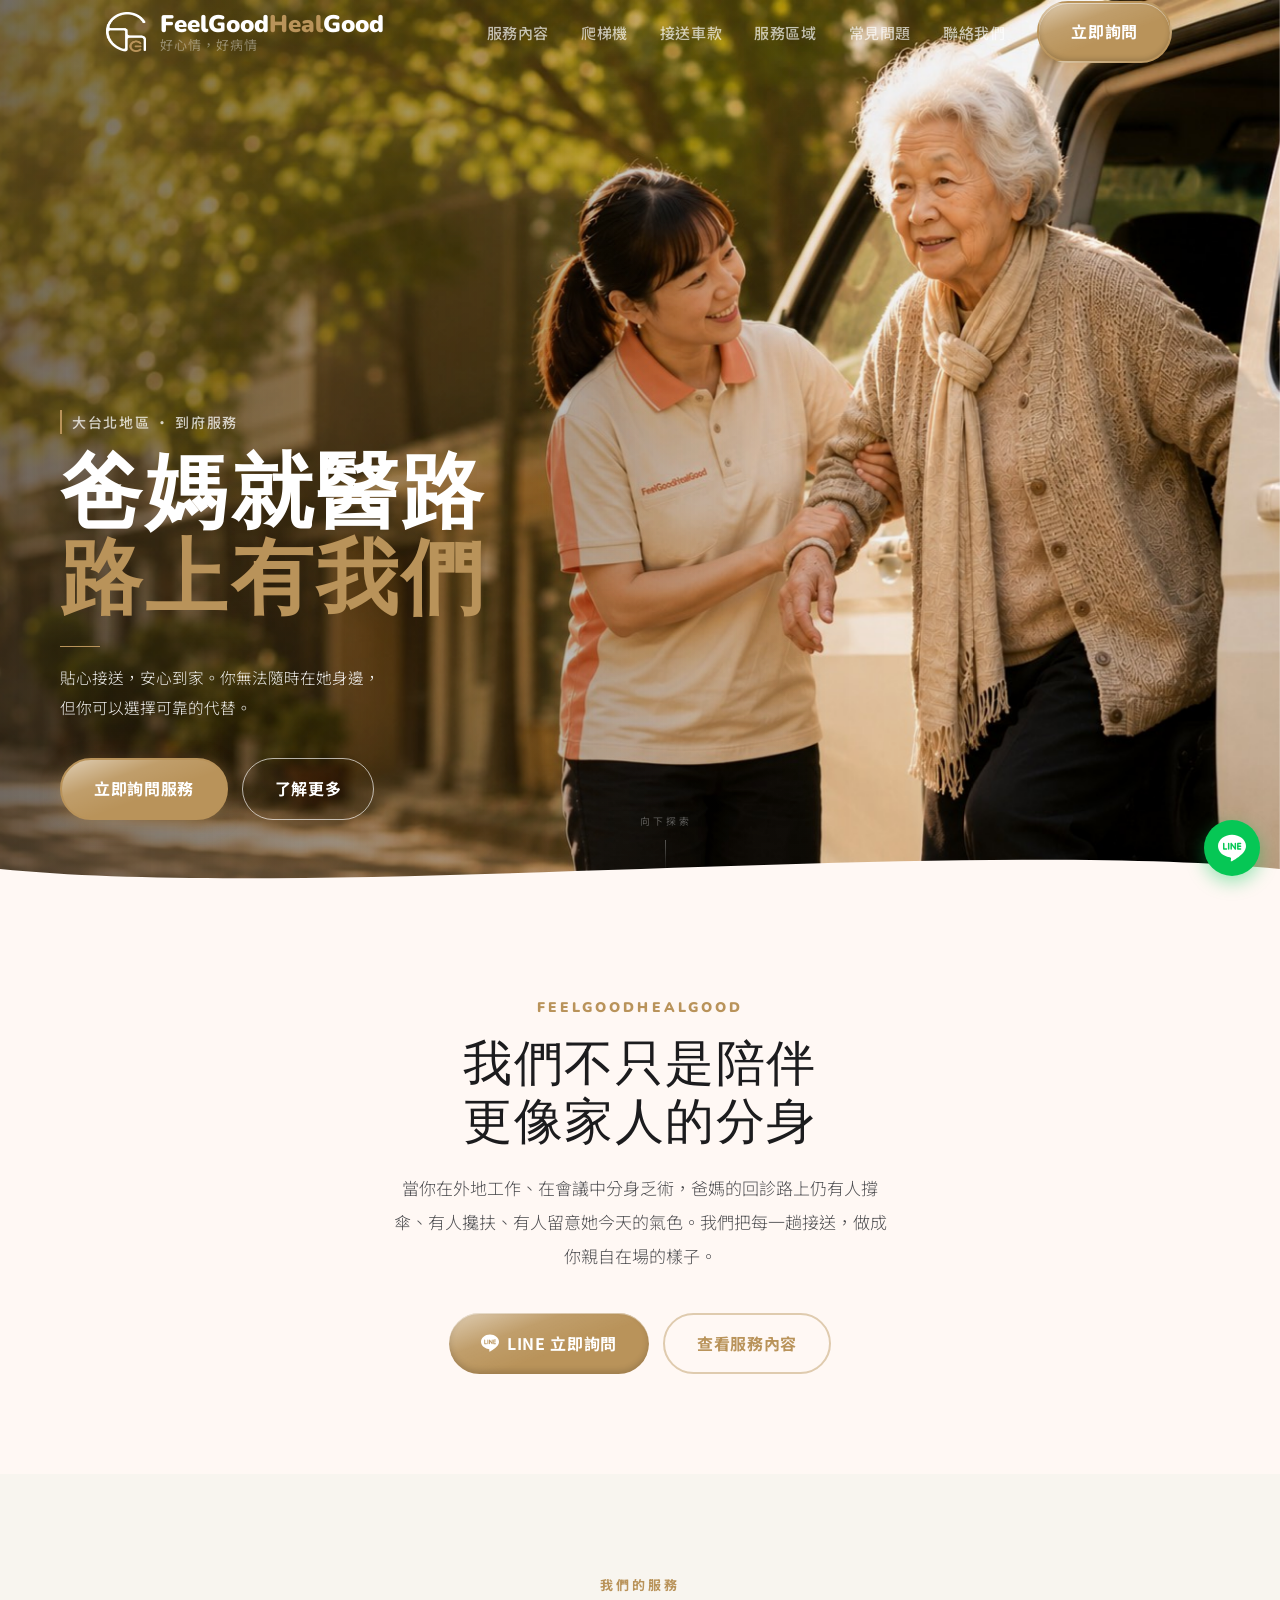
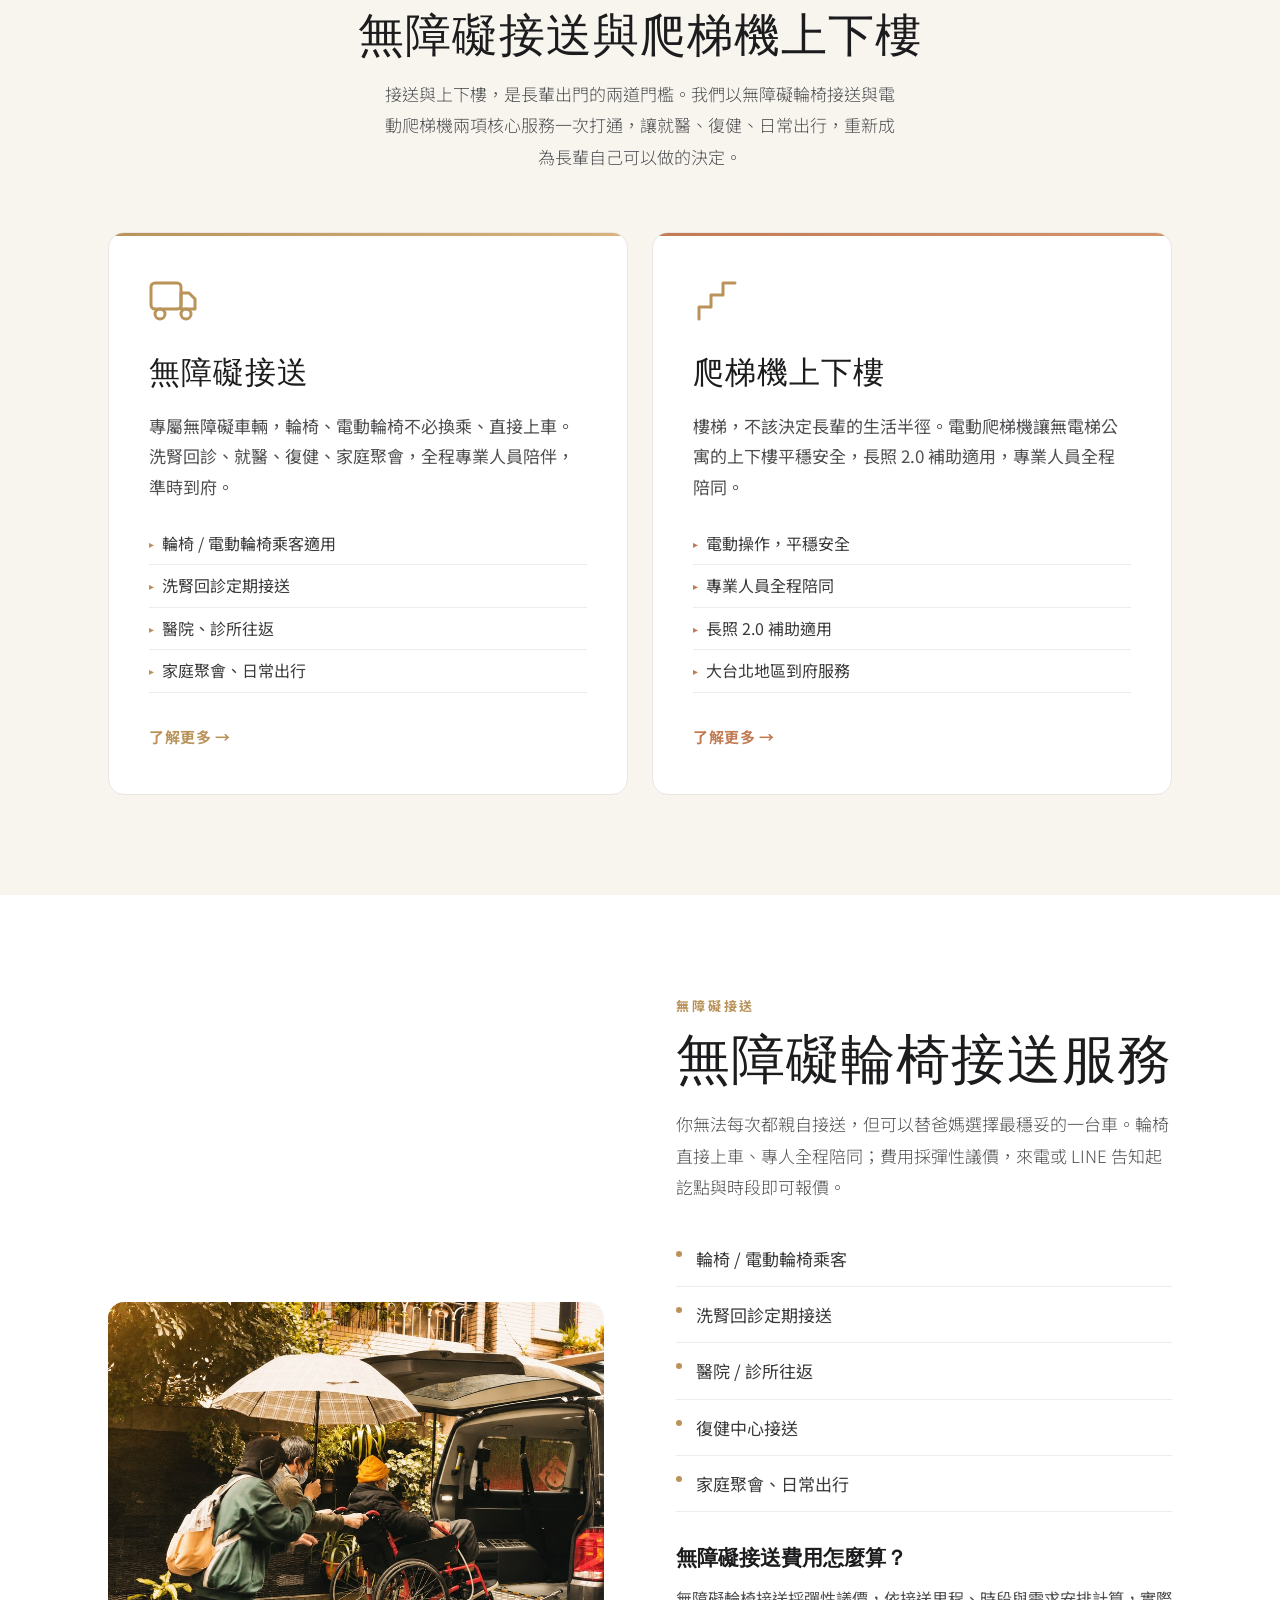
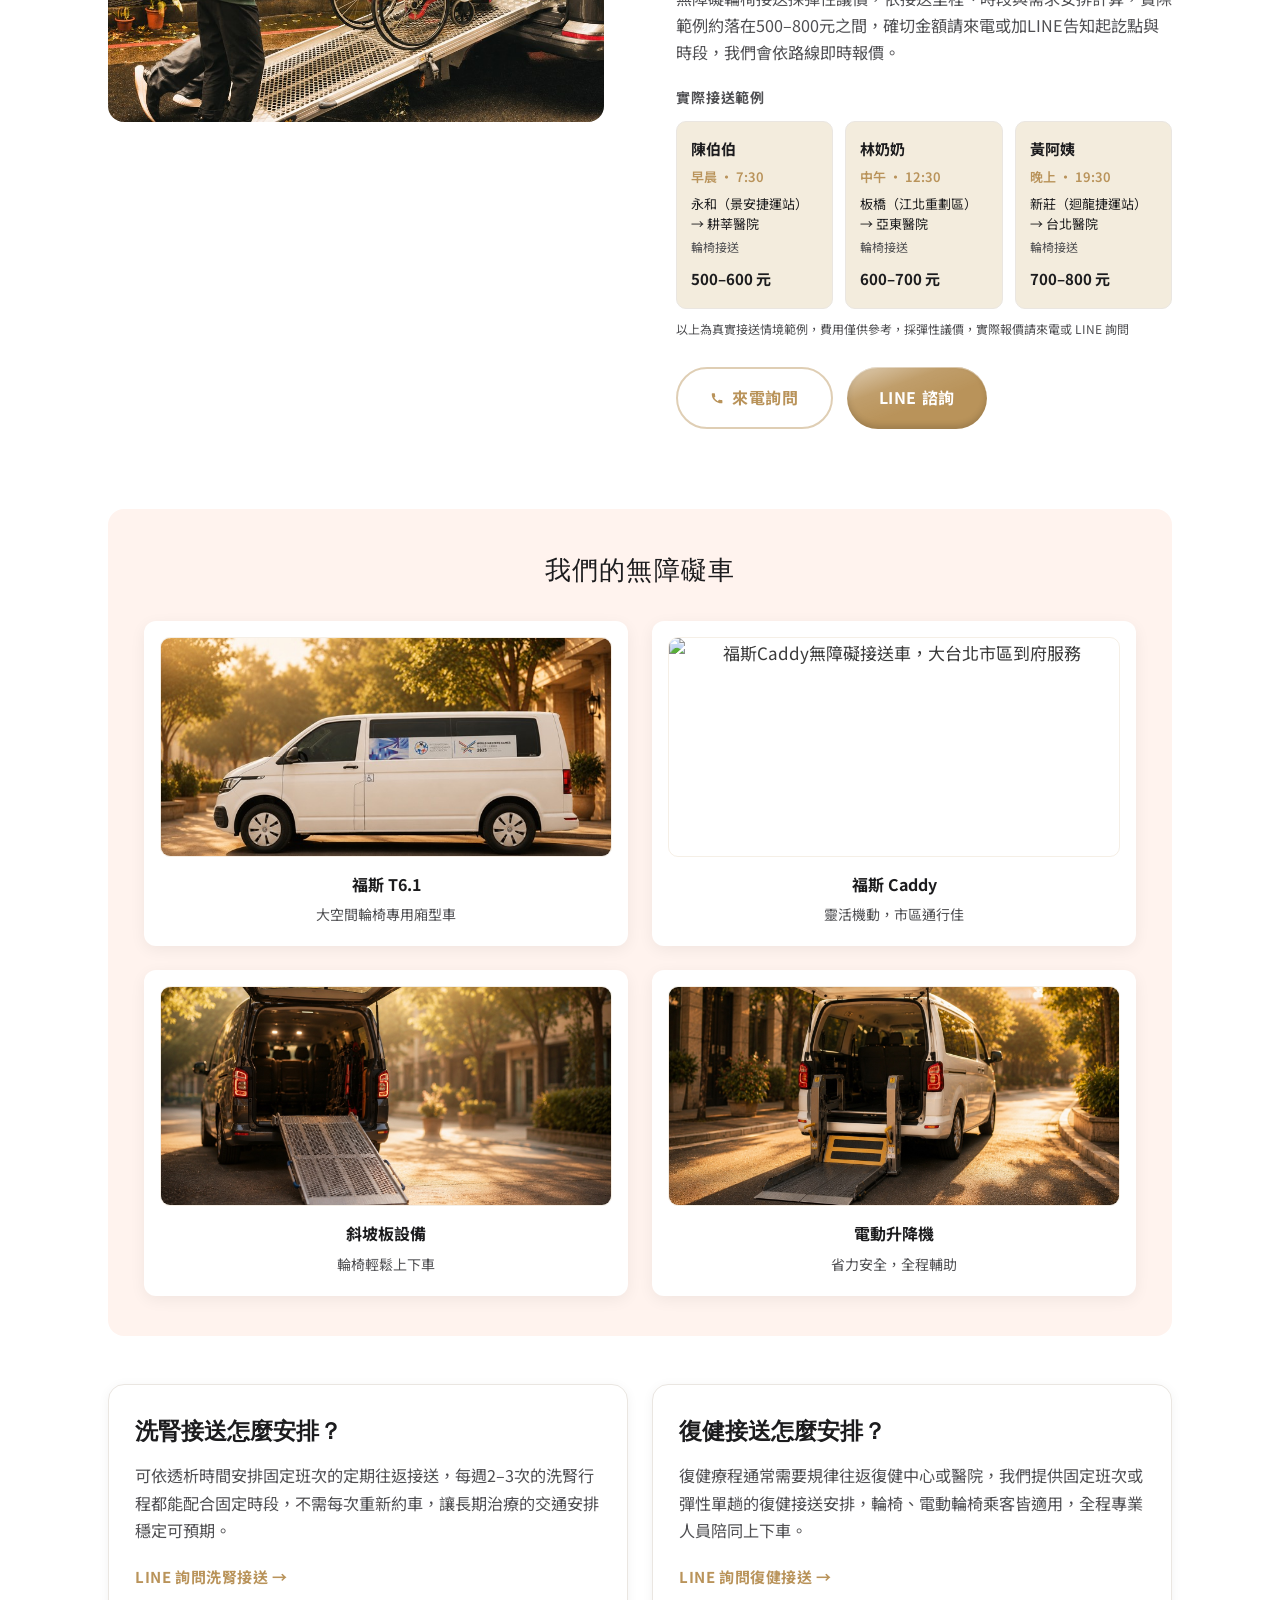
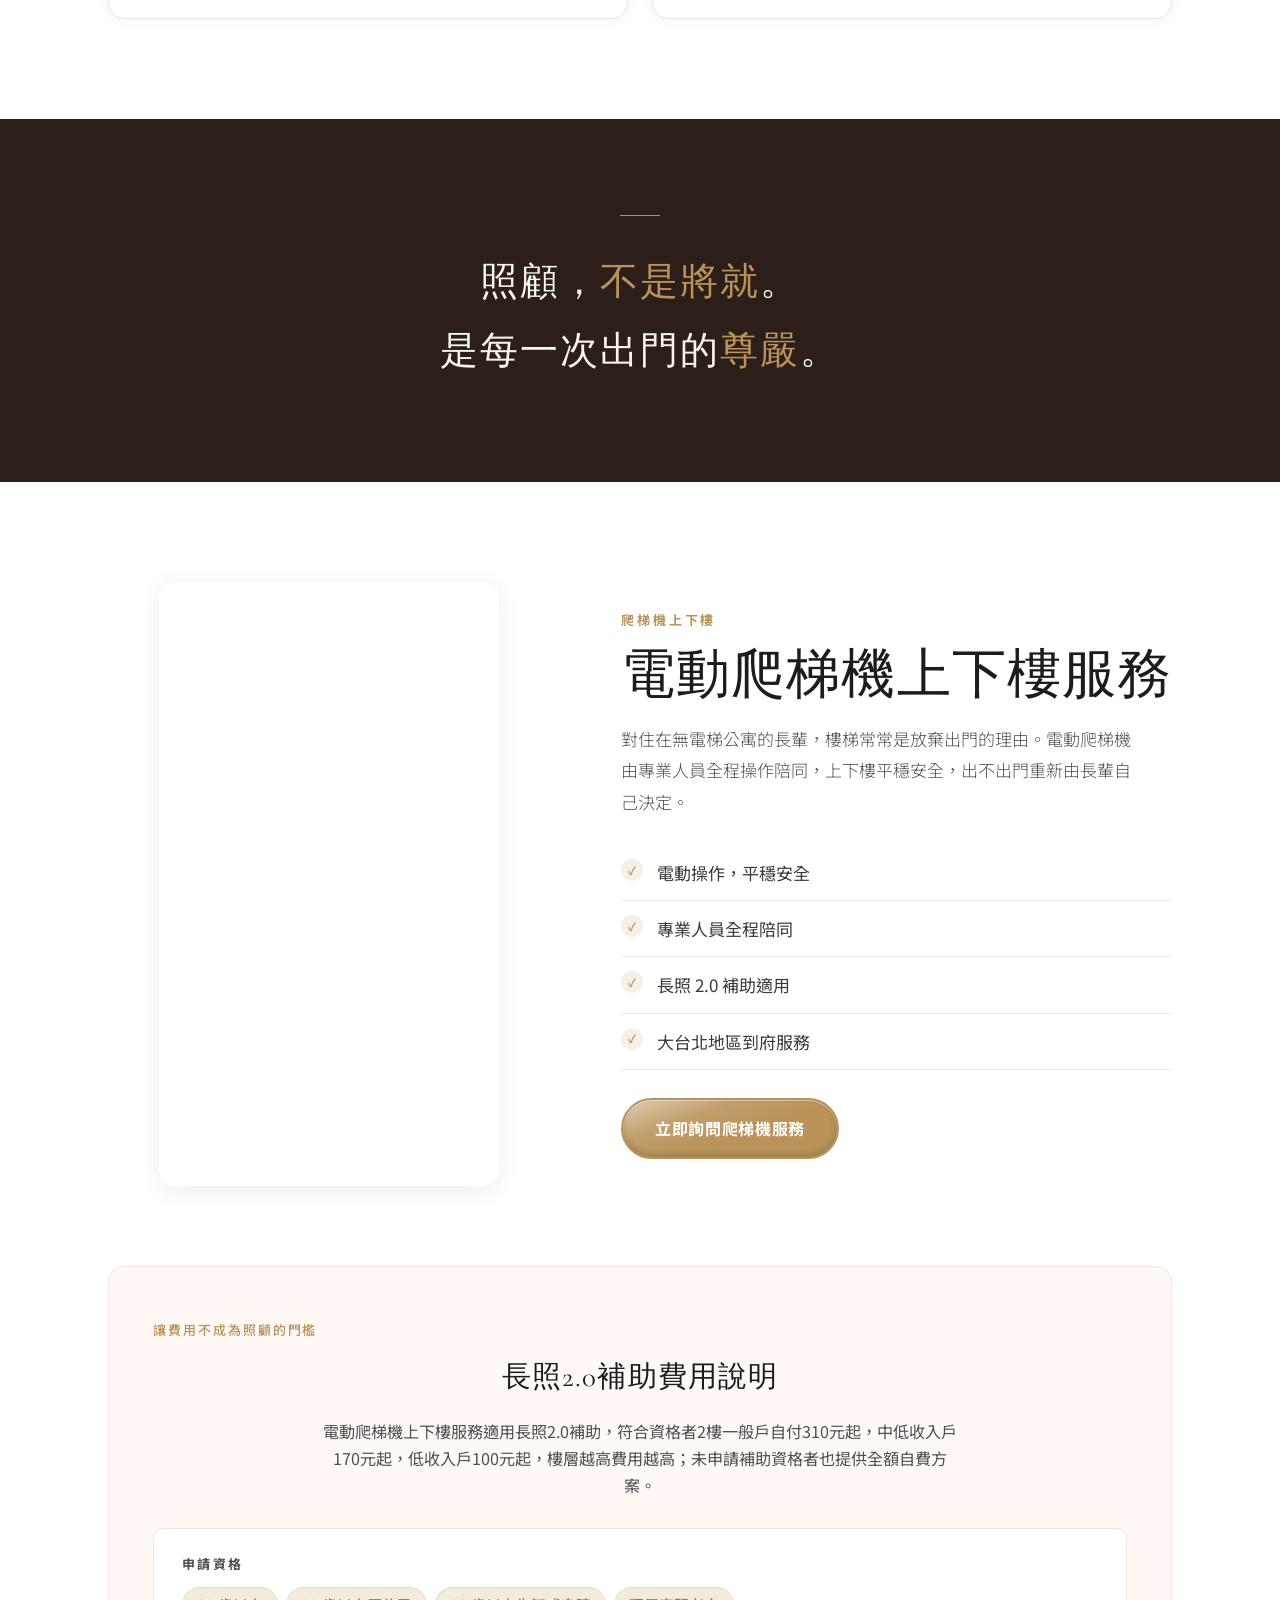
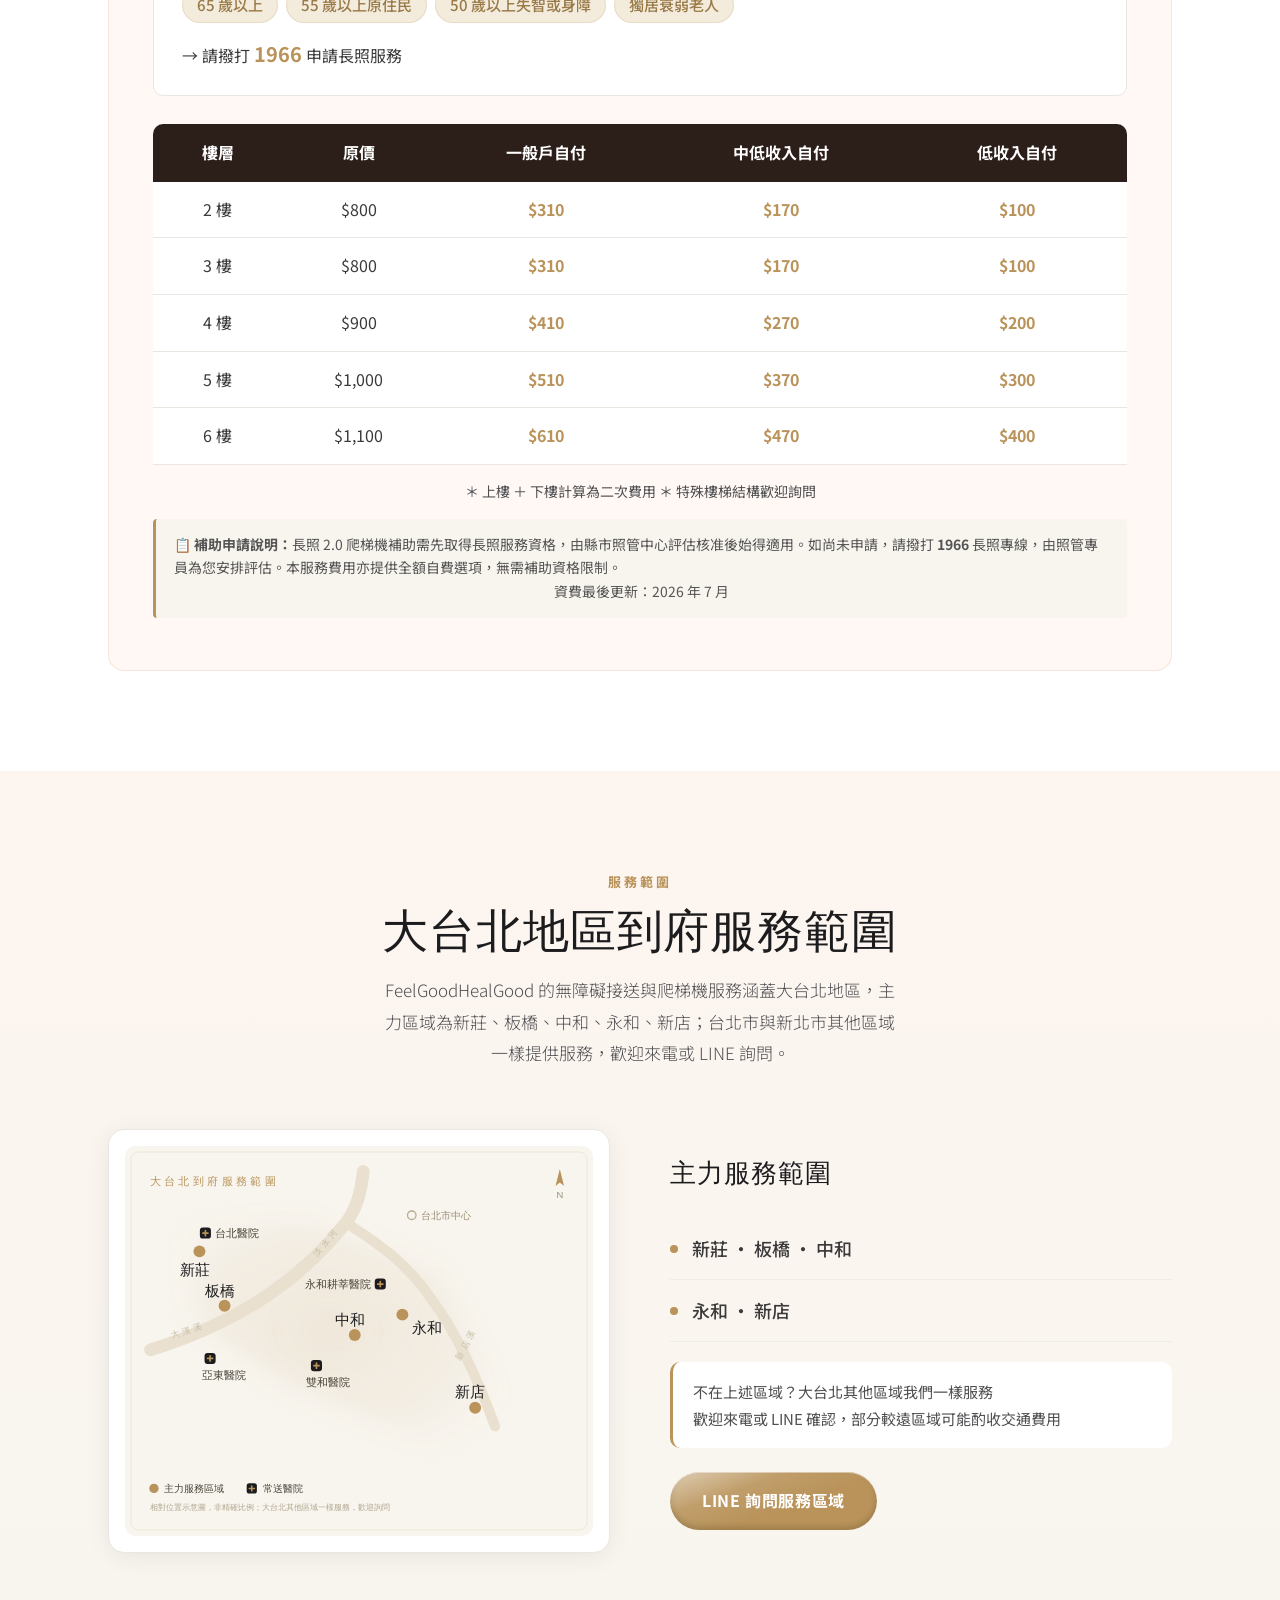
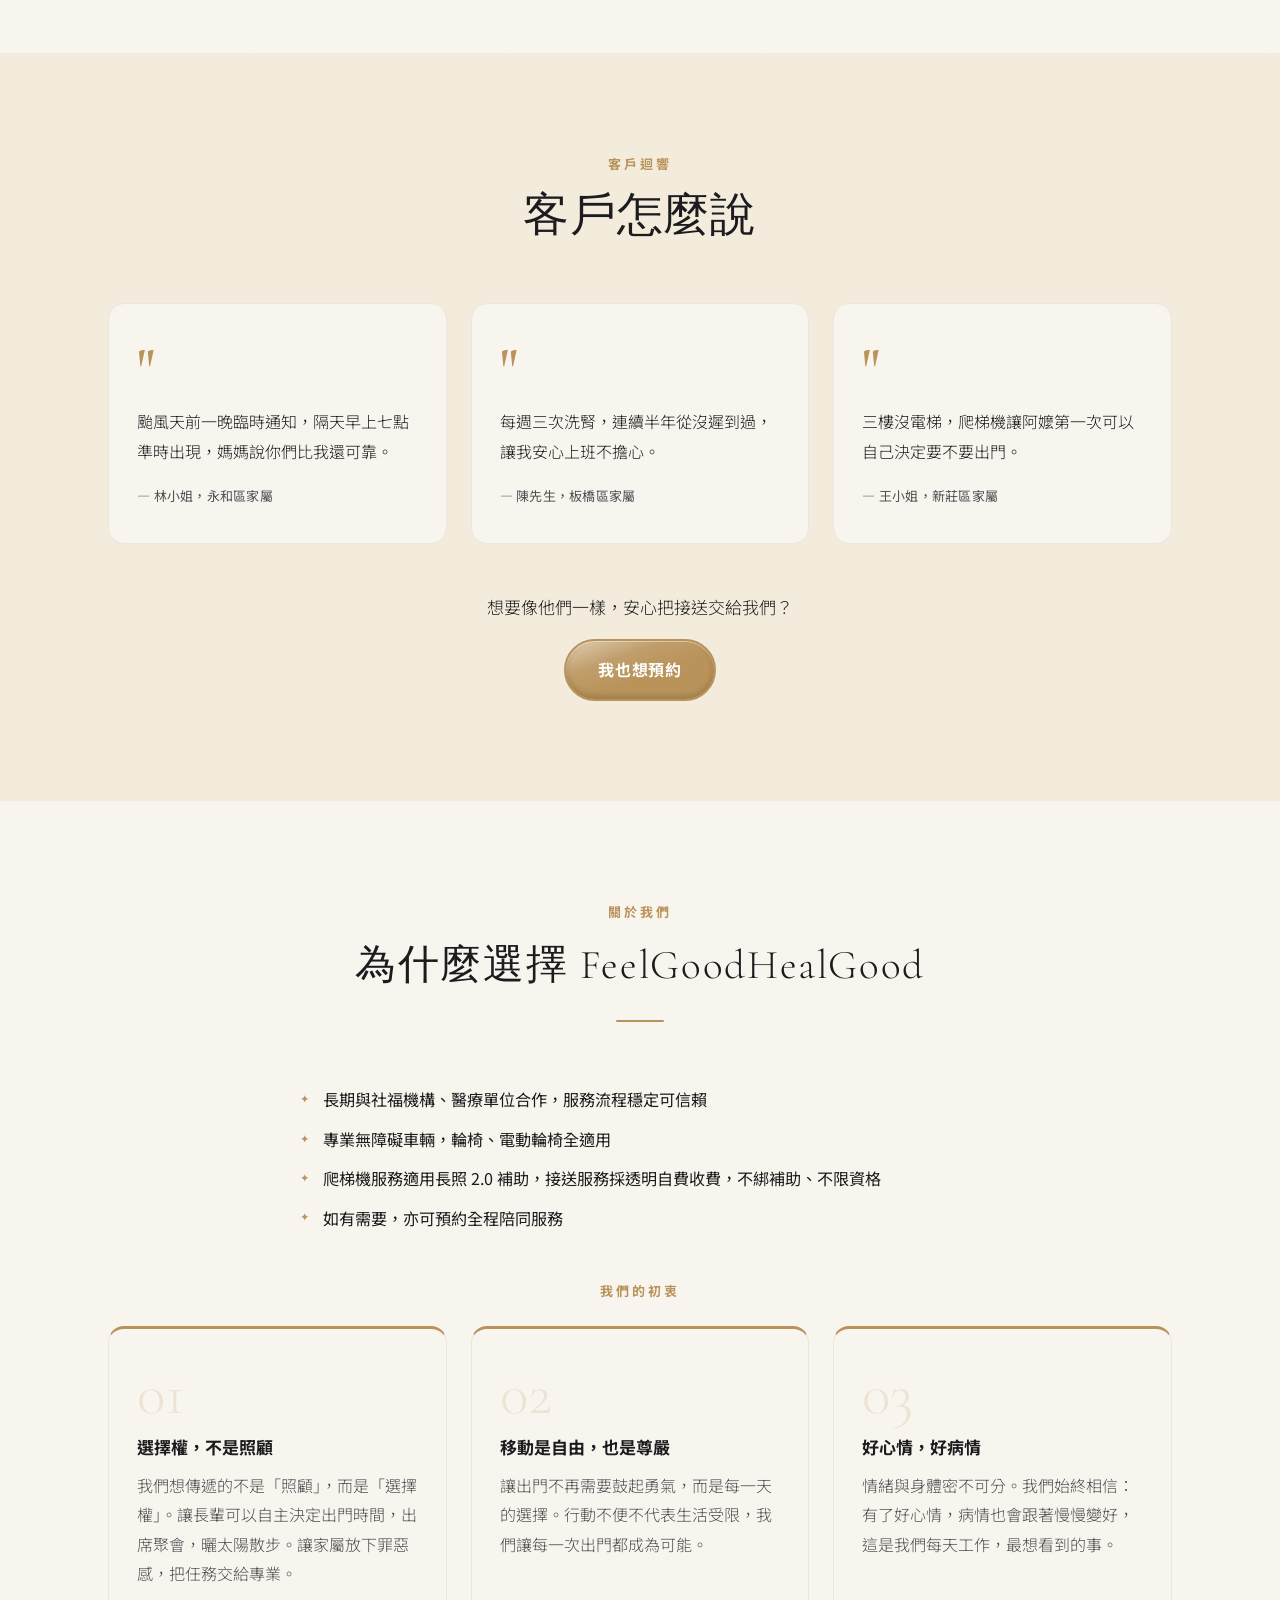
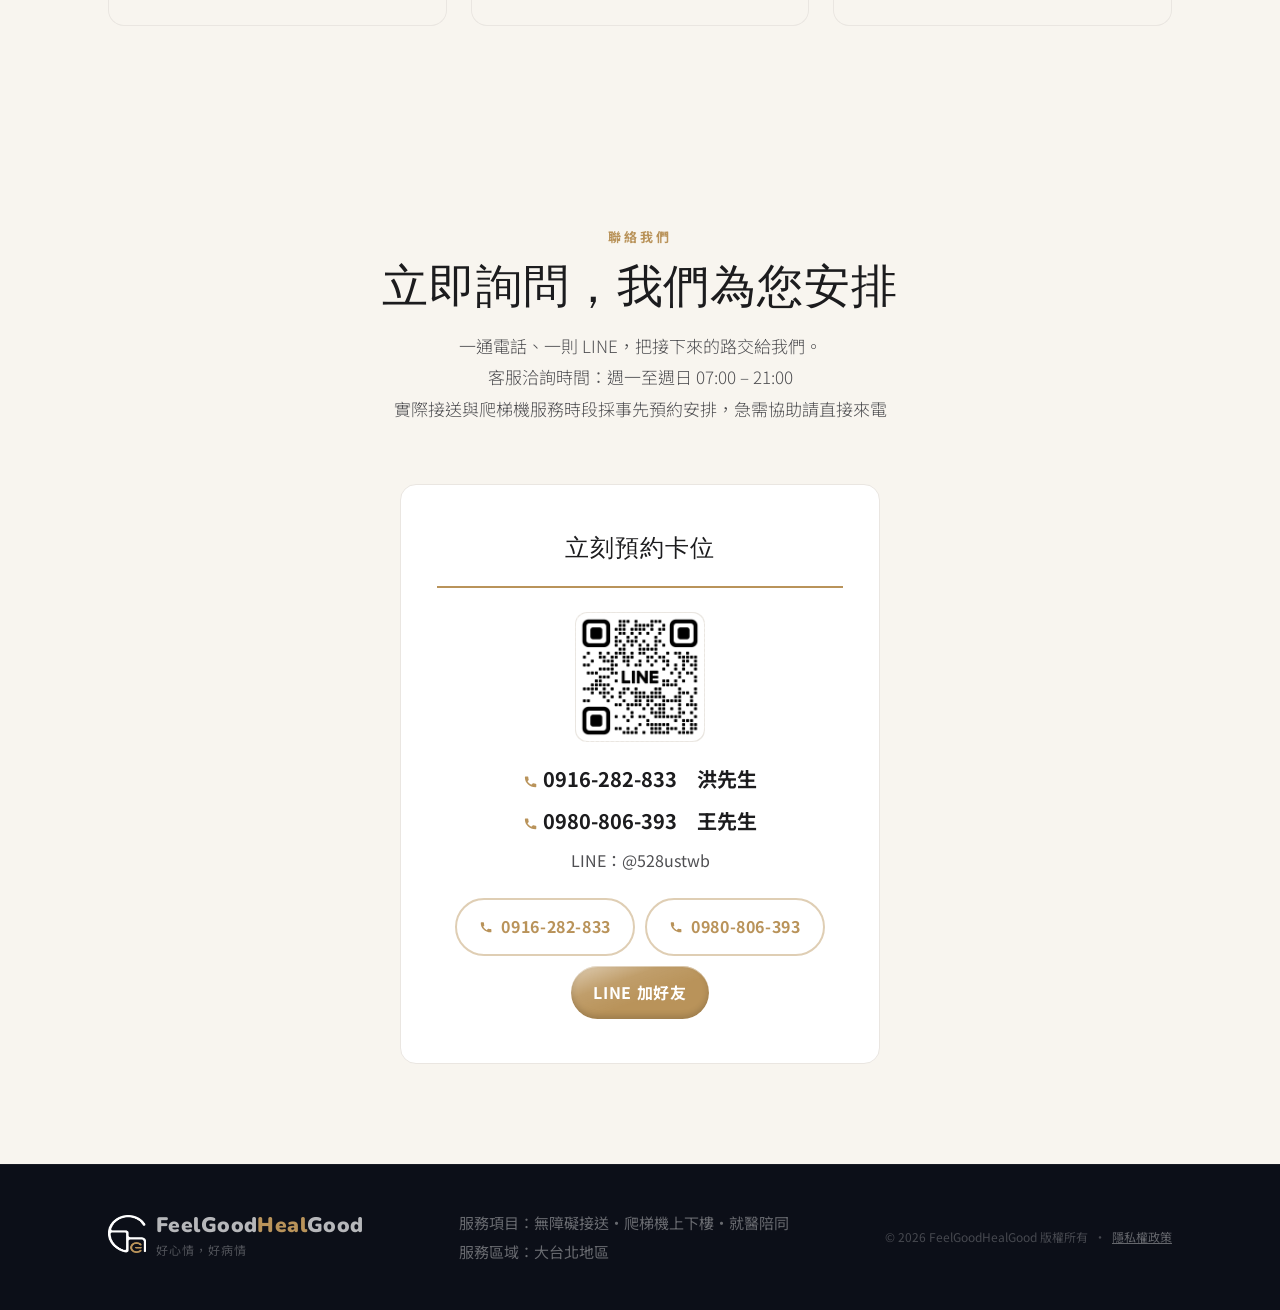
==== commit 20ef81cc: "Hero 首圖標題文案改版並調整字級，桌機/平板/手機三段斷點皆重新拉大字級並修正快取版本號 Co-Authored-By: Claude Sonnet 5 <noreply@anthropic.co" ====
--- a/index.html
+++ b/index.html
@@ -31,7 +31,7 @@
   <link rel="preconnect" href="https://fonts.gstatic.com" crossorigin>
   <link href="https://fonts.googleapis.com/css2?family=Cormorant+Garamond:ital,wght@0,300;0,400;0,600;1,300&family=Noto+Sans+TC:wght@300;400;500;700&family=Nunito:wght@700;800;900&display=swap" rel="stylesheet">
   <link rel="preload" as="image" href="image.jpg" fetchpriority="high">
-  <link rel="stylesheet" href="style.css?v=20260704">
+  <link rel="stylesheet" href="style.css?v=20260709">
   <link rel="icon" href="/favicon.ico" sizes="any">
   <link rel="icon" type="image/png" sizes="32x32" href="/favicon-32x32.png">
   <link rel="icon" type="image/png" sizes="16x16" href="/favicon-16x16.png">
@@ -113,9 +113,9 @@
     <div class="hero-content">
       <p class="hero-eyebrow">大台北地區 · 到府服務</p>
       <h1 class="sr-only">大台北無障礙輪椅接送・爬梯機上下樓到府服務｜永和・板橋・新莊・新店</h1>
-      <div class="hero-title"><span>好心情</span><em>好病情</em></div>
+      <div class="hero-title"><span>爸媽就醫路</span><em>路上有我們</em></div>
       <div class="hero-accent-line"></div>
-      <p class="hero-sub">你無法隨時在她身邊，<br>但你可以選擇最好的代替。</p>
+      <p class="hero-sub">貼心接送，安心到家。你無法隨時在她身邊，<br>但你可以選擇可靠的代替。</p>
       <div class="hero-ctas">
         <a href="#contact" class="btn btn-primary" data-cta-type="line_intent" data-cta-location="hero_cta" data-cta-label="立即詢問服務">立即詢問服務</a>
         <a href="#services" class="btn btn-ghost">了解更多</a>
@@ -137,7 +137,7 @@
 <section class="bridge-section">
   <div class="container bridge-copy">
     <p class="bridge-eyebrow">FeelGoodHealGood</p>
-    <h2 class="bridge-h2">我們不只是陪伴<br>更是家人的分身</h2>
+    <h2 class="bridge-h2">我們不只是陪伴<br>更像家人的分身</h2>
     <p class="bridge-body">當你在外地工作、在會議中分身乏術，爸媽的回診路上仍有人撐傘、有人攙扶、有人留意她今天的氣色。我們把每一趟接送，做成你親自在場的樣子。</p>
     <div class="bridge-ctas">
       <a href="#contact" class="btn btn-line" data-cta-type="line_intent" data-cta-location="bridge_cta" data-cta-label="LINE 立即詢問">
@@ -441,7 +441,7 @@
       <div class="phi-card fade-in">
         <div class="phi-num">03</div>
         <h3>好心情，好病情</h3>
-        <p>情緒與身體密不可分。我們相信，一段舒適、安心的移動，就是療癒的開始。</p>
+        <p>情緒與身體密不可分。我們始終相信：有了好心情，病情也會跟著慢慢變好，這是我們每天工作，最想看到的事。</p>
       </div>
     </div>
   </div>
--- a/style.css
+++ b/style.css
@@ -639,7 +639,7 @@
   align-items: flex-end;
   padding: 0 80px 80px 60px;
 }
-.hero-content { max-width: 520px; }
+.hero-content { max-width: 620px; }
 
 /* ── Eyebrow with left accent border ── */
 .hero-eyebrow {
@@ -659,7 +659,7 @@
 /* ── Main title: tight tracking, italic em for contrast ── */
 .hero-title {
   font-family: 'Cormorant Garamond', serif;
-  font-size: clamp(3.6rem, 6.6vw, 7.2rem);
+  font-size: clamp(2.30rem, 7.4vw, 4.80rem);
   font-weight: 700;
   color: #fff;
   line-height: 1.0;
@@ -669,7 +669,7 @@
   transform: translateY(16px);
   animation: fadeUp 0.85s 0.38s ease forwards;
 }
-.hero-title span { display: block; margin-bottom: 4px; }
+.hero-title span { display: block; margin-bottom: 4px; color: #fff; }
 .hero-title em { font-style: normal; font-weight: 700; color: var(--coral); }
 
 /* ── Decorative accent line above subtitle ── */
@@ -1748,7 +1748,7 @@
      底部已有固定按鈕列引導動作，這裡直接隱藏即可 */
   .hero-scroll-hint { display: none; }
   .hero-overlay { padding: 0 36px 52px 36px; }
-  .hero-title { font-size: clamp(2.4rem, 7vw, 3.6rem); }
+  .hero-title { font-size: clamp(2.07rem, 6vw, 3.20rem); }
   .hero-sub { font-size: 0.84rem; margin-bottom: 24px; }
   .hero-img { object-position: 79% 28%; transform: scale(2.43); }
   .bridge-copy { padding: 64px 28px 72px; }
@@ -1783,7 +1783,7 @@
 
 @media (max-width: 680px) {
   .hero-overlay { padding: 0 24px 44px 24px; }
-  .hero-title { font-size: clamp(2rem, 9vw, 2.8rem); }
+  .hero-title { font-size: clamp(1.84rem, 13vw, 2.30rem); }
   .hero-sub { font-size: 0.8rem; margin-bottom: 20px; }
   .hero-ctas .btn { padding: 11px 20px; font-size: 13px; }
   .hero-section::after { background: linear-gradient(to right, rgba(10,8,6,0.65) 0%, rgba(10,8,6,0.35) 55%, transparent 100%); }
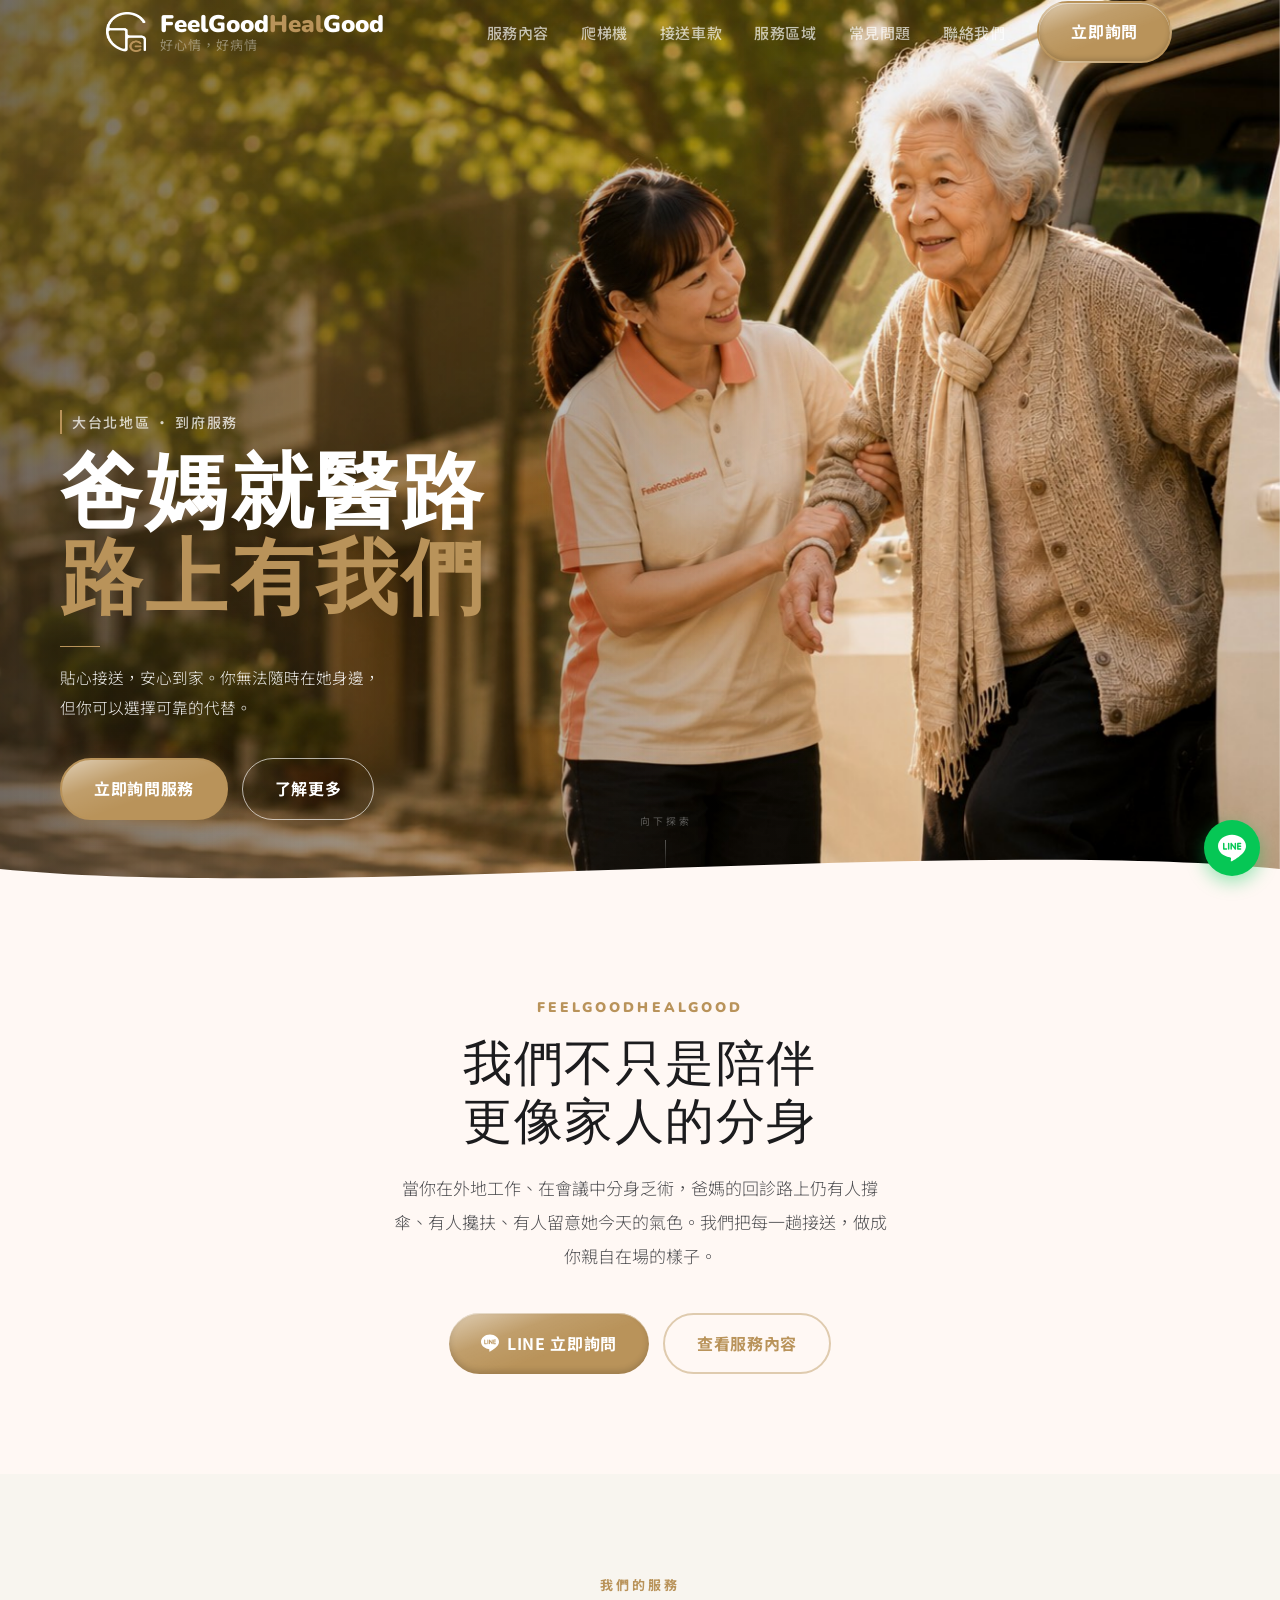
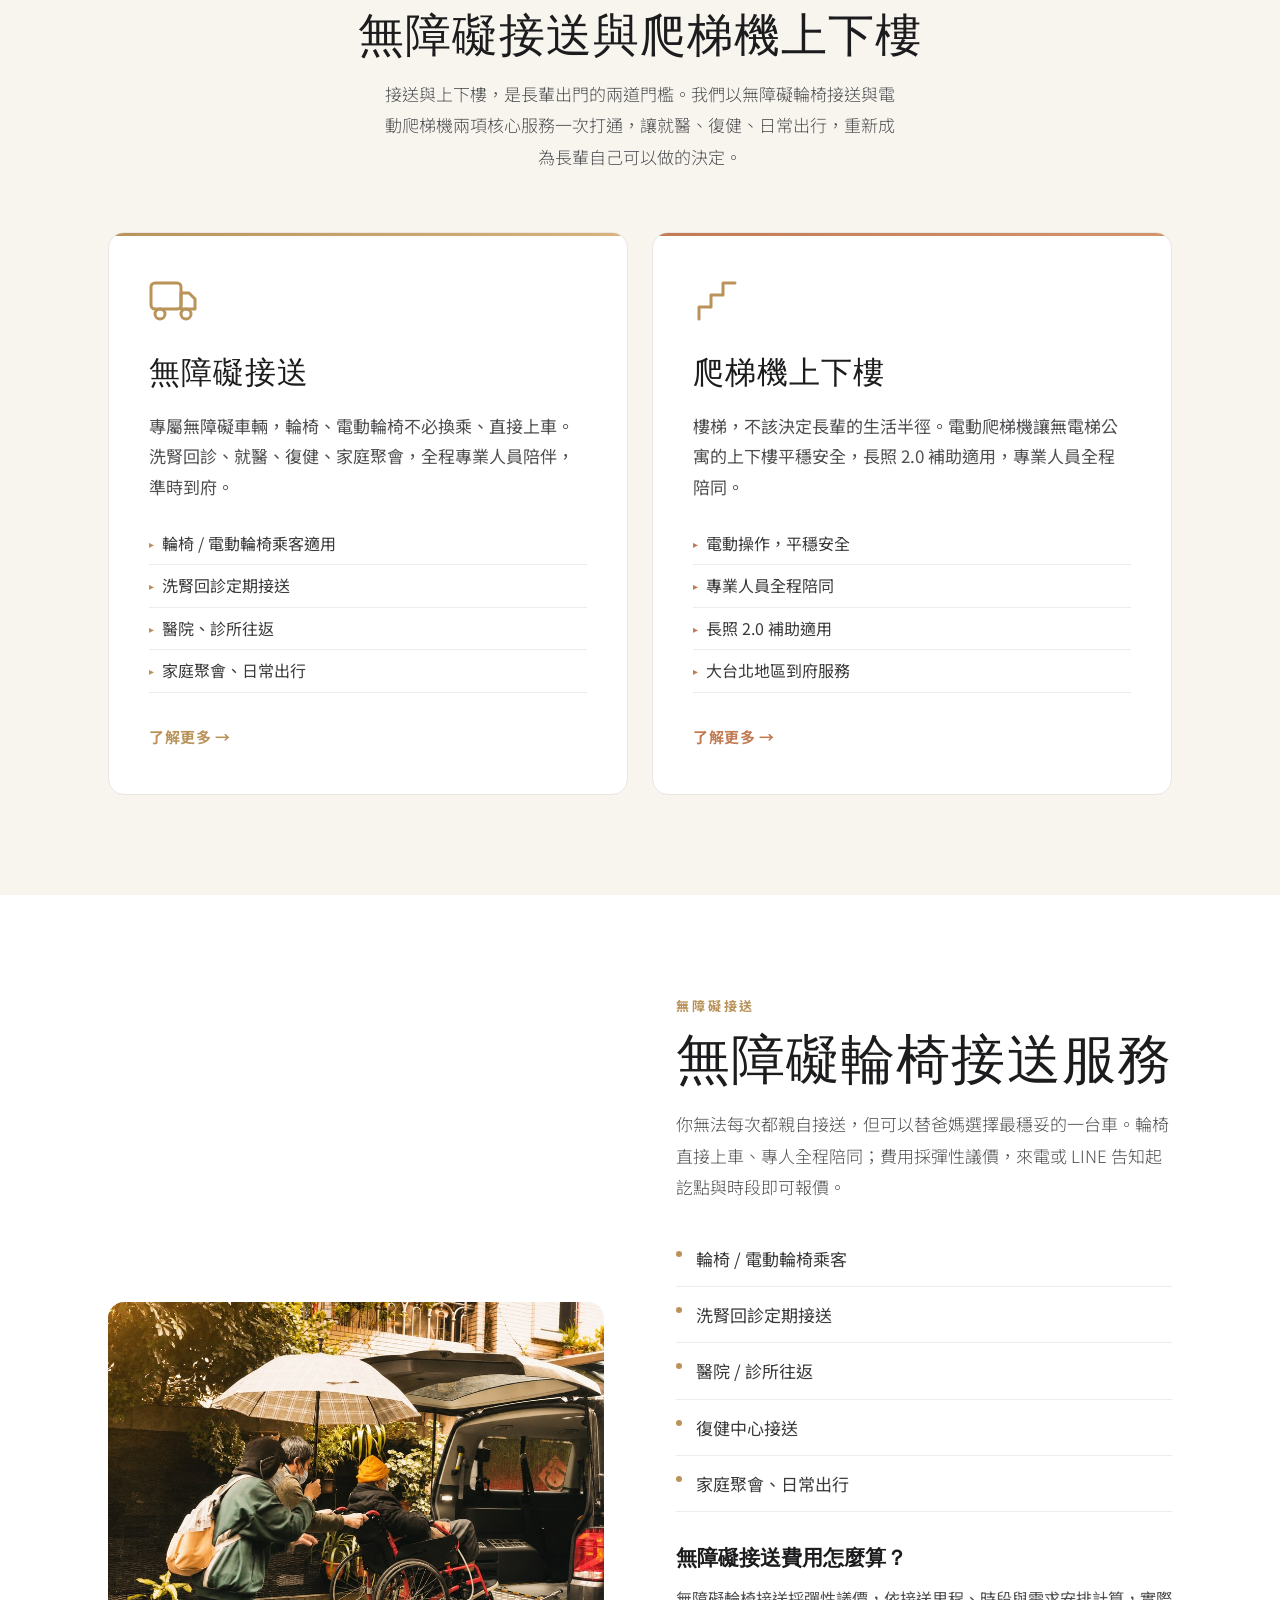
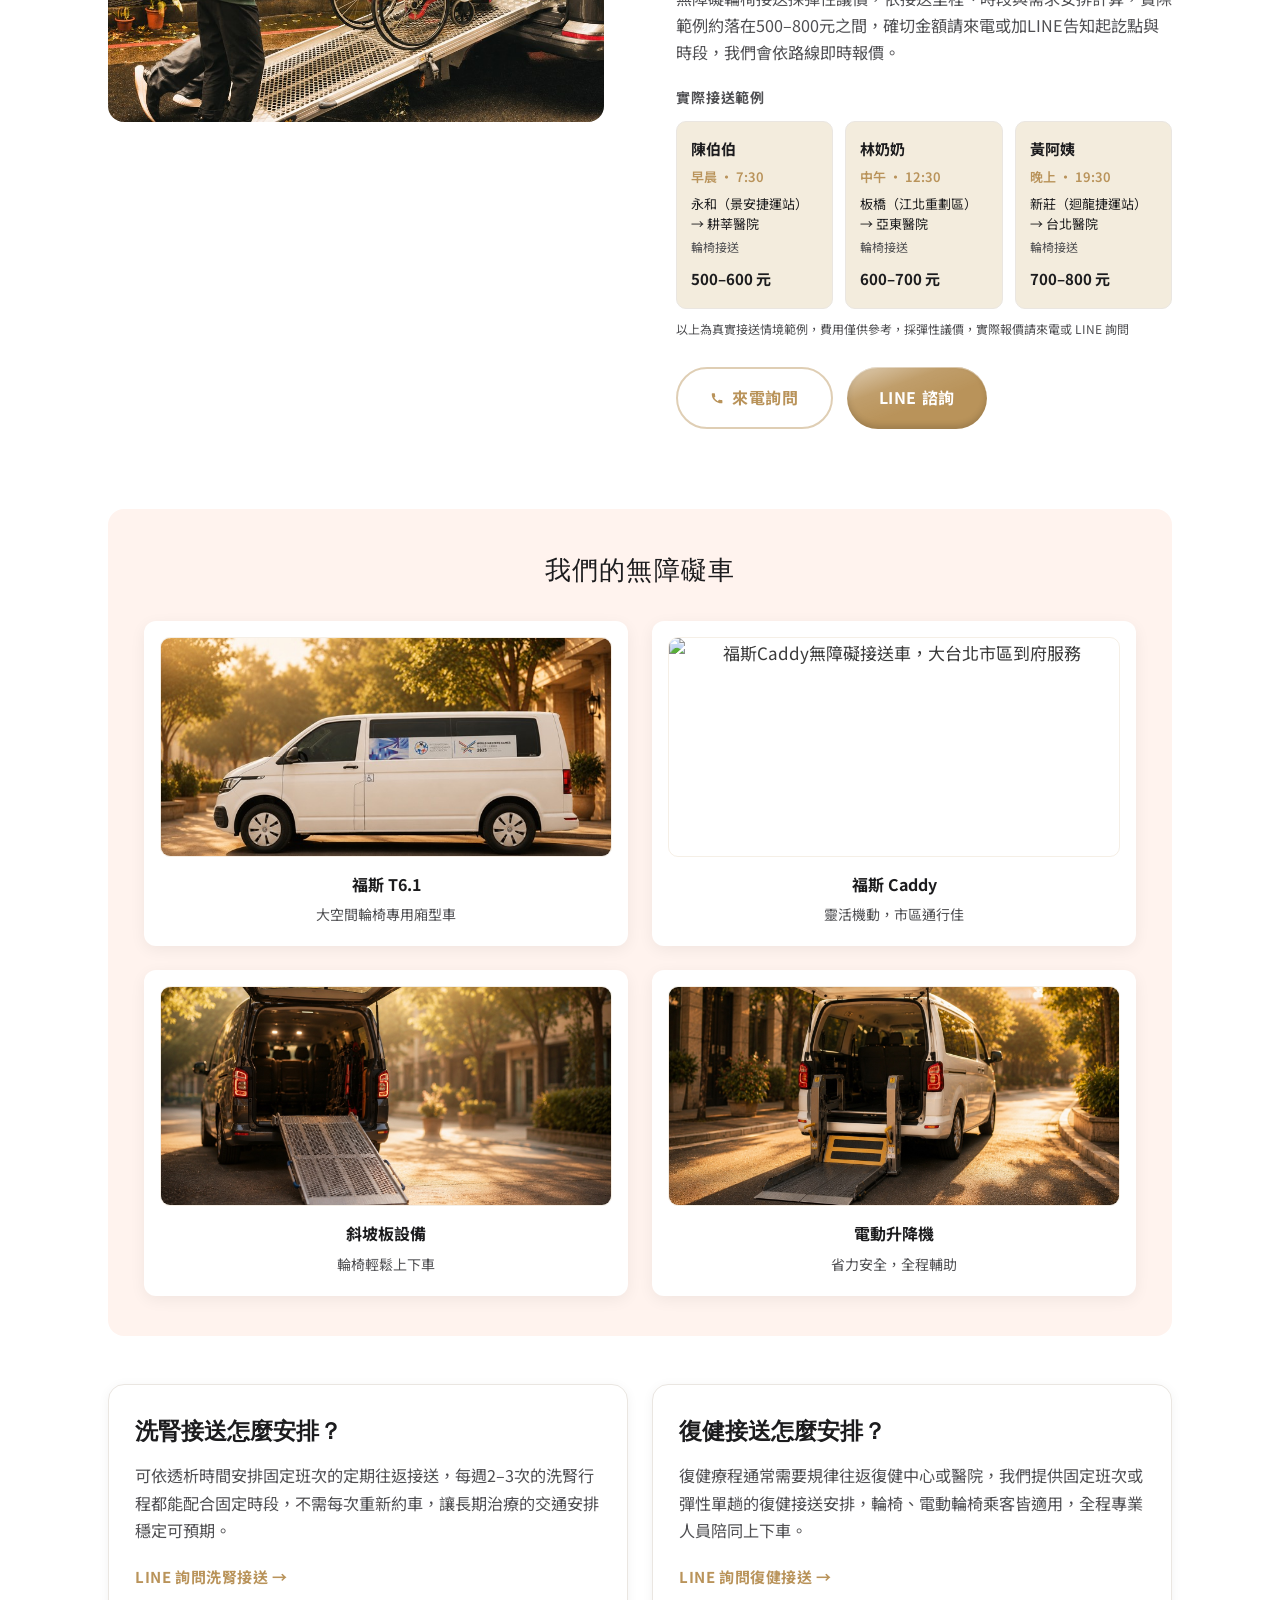
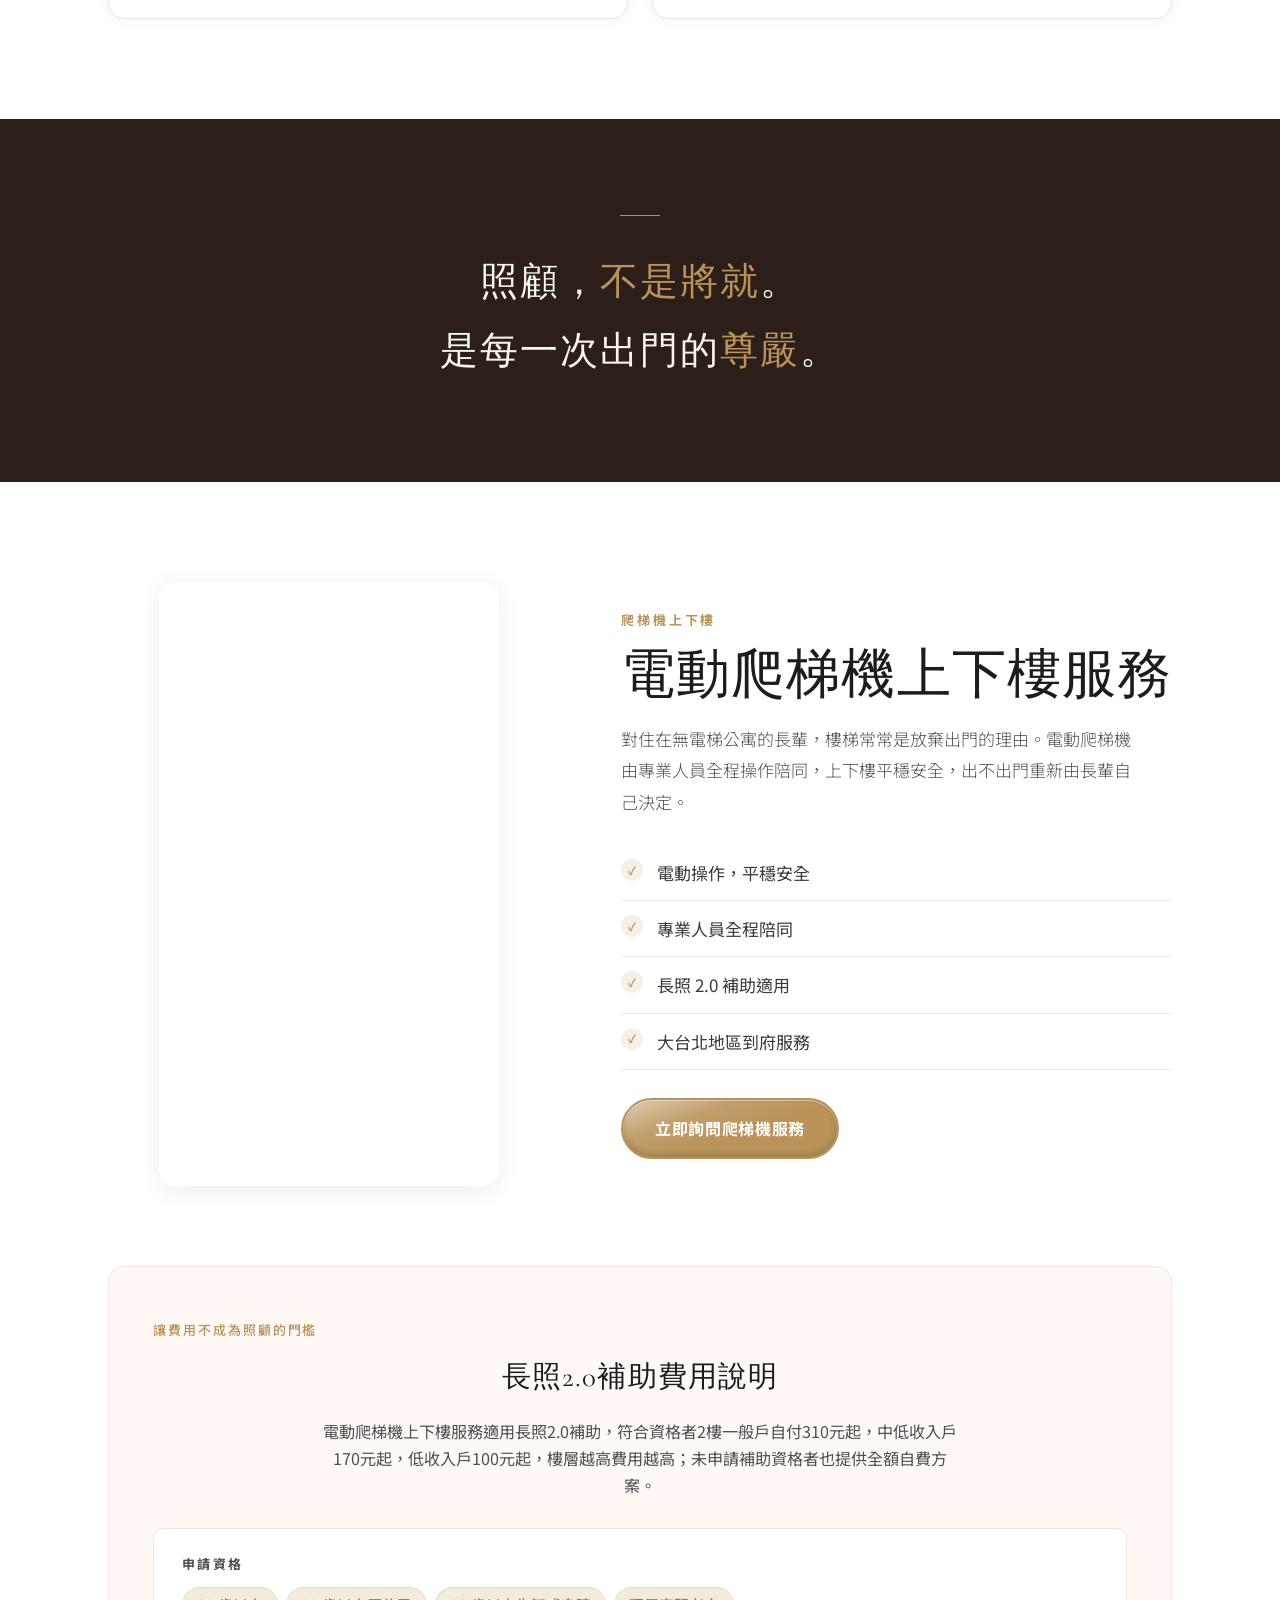
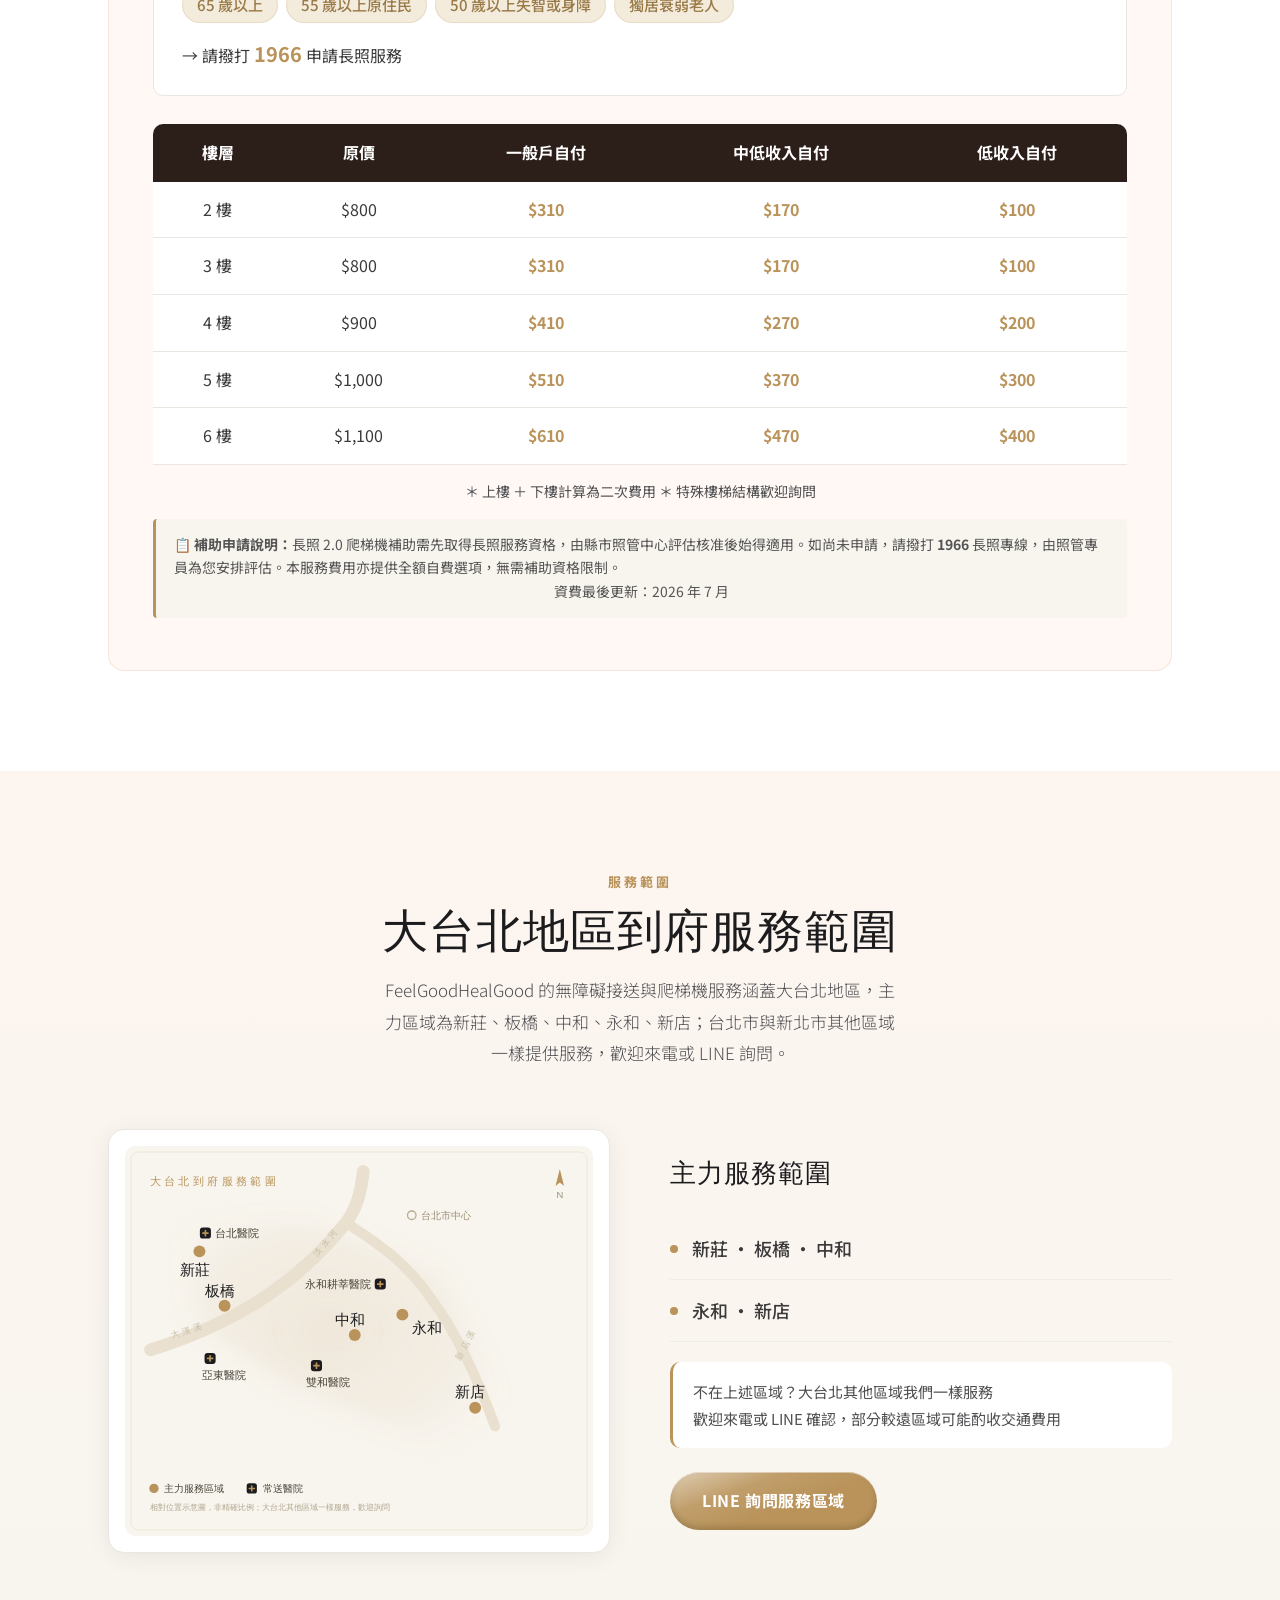
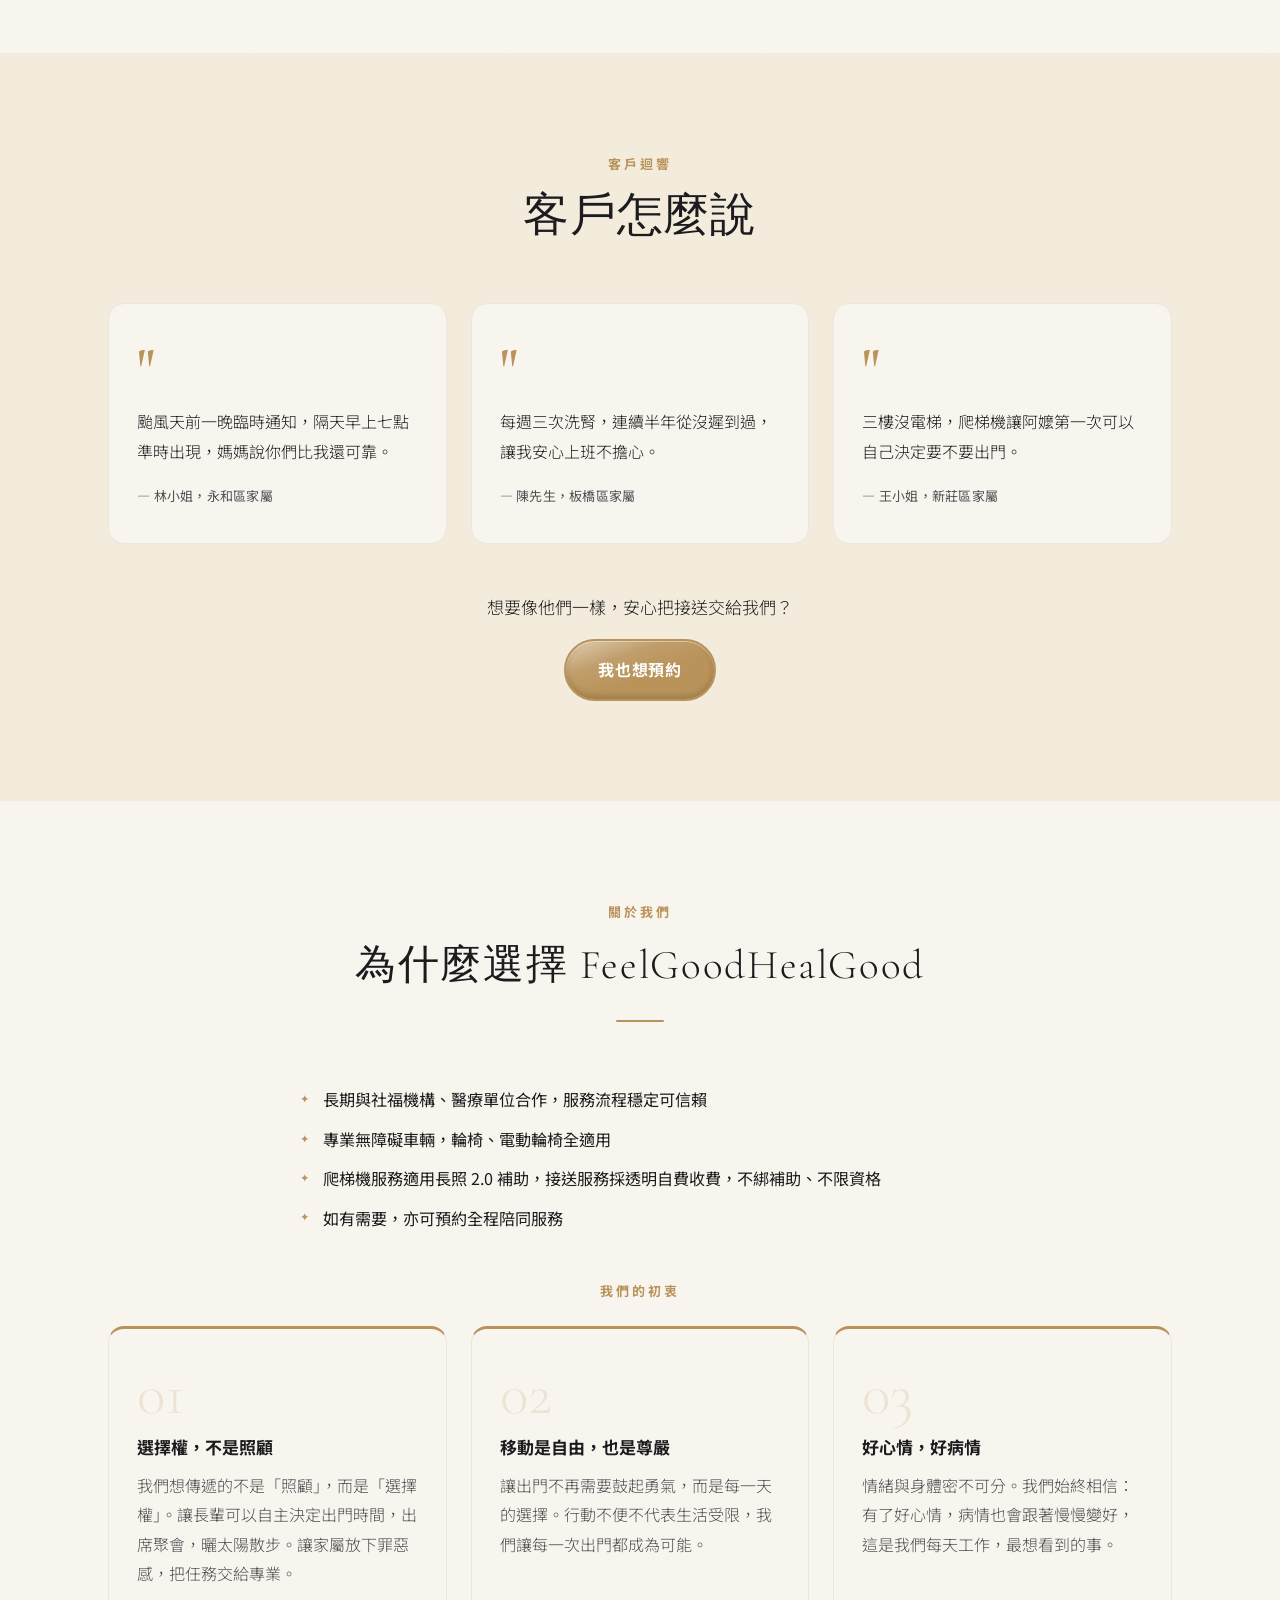
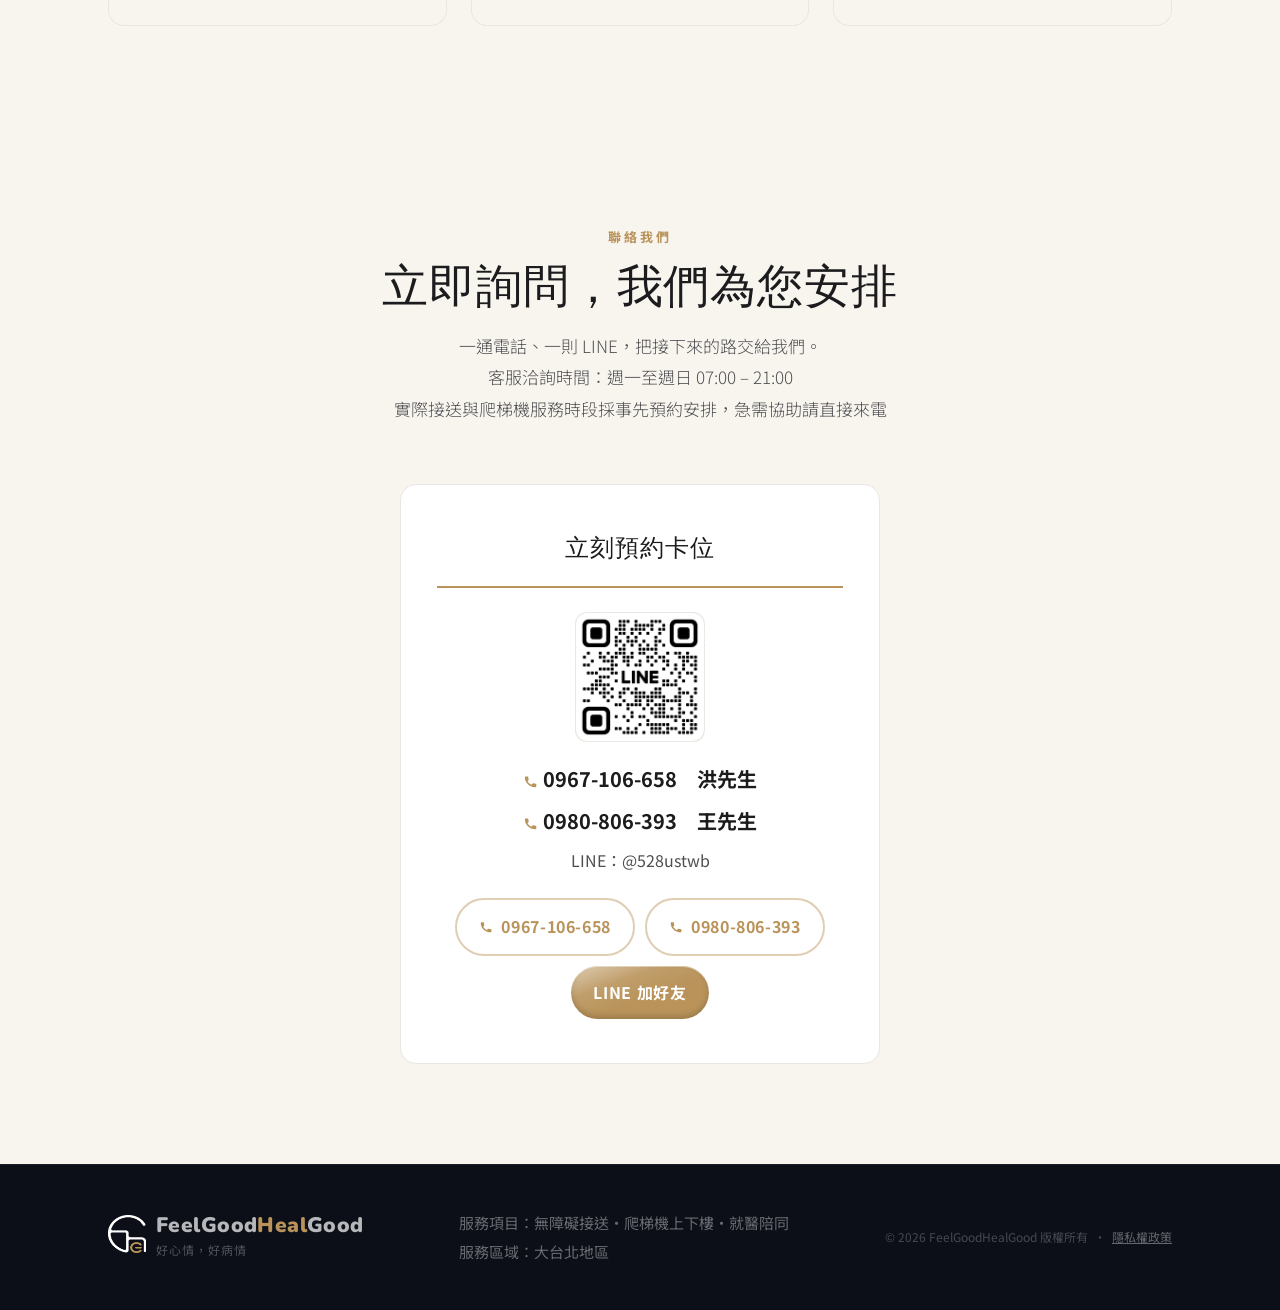
==== commit 25b4d980: "新莊板橋區聯絡人洪先生電話號碼更新為 0967-106-658" ====
--- a/index.html
+++ b/index.html
@@ -30,8 +30,8 @@
   <link rel="preconnect" href="https://fonts.googleapis.com">
   <link rel="preconnect" href="https://fonts.gstatic.com" crossorigin>
   <link href="https://fonts.googleapis.com/css2?family=Cormorant+Garamond:ital,wght@0,300;0,400;0,600;1,300&family=Noto+Sans+TC:wght@300;400;500;700&family=Nunito:wght@700;800;900&display=swap" rel="stylesheet">
-  <link rel="preload" as="image" href="image.jpg" fetchpriority="high">
-  <link rel="stylesheet" href="style.css?v=20260709">
+  <link rel="preload" as="image" href="/image.jpg" fetchpriority="high">
+  <link rel="stylesheet" href="/style.css?v=20260709">
   <link rel="icon" href="/favicon.ico" sizes="any">
   <link rel="icon" type="image/png" sizes="32x32" href="/favicon-32x32.png">
   <link rel="icon" type="image/png" sizes="16x16" href="/favicon-16x16.png">
@@ -72,9 +72,9 @@
 <!-- ─── NAV ─── -->
 <nav class="navbar" id="navbar">
   <div class="nav-inner">
-    <a href="#" class="nav-logo">
-      <img src="logo-icon.png" alt="FeelGoodHealGood 無障礙接送 Logo" aria-hidden="true" class="logo-mark logo-mark--dark">
-      <img src="logo-icon-light.png" alt="FeelGoodHealGood 無障礙接送 Logo" aria-hidden="true" class="logo-mark logo-mark--light">
+    <a href="/" class="nav-logo">
+      <img src="/logo-icon.png" alt="FeelGoodHealGood 無障礙接送 Logo" aria-hidden="true" class="logo-mark logo-mark--dark">
+      <img src="/logo-icon-light.png" alt="FeelGoodHealGood 無障礙接送 Logo" aria-hidden="true" class="logo-mark logo-mark--light">
       <span class="logo-text">
         <span class="logo-en">FeelGood<span class="logo-accent">Heal</span>Good</span>
         <span class="logo-zh">好心情，好病情</span>
@@ -85,7 +85,7 @@
       <li><a href="#stairlift">爬梯機</a></li>
       <li><a href="#transport">接送車款</a></li>
       <li><a href="#area">服務區域</a></li>
-      <li><a href="faq.html">常見問題</a></li>
+      <li><a href="/faq.html">常見問題</a></li>
       <li><a href="#contact">聯絡我們</a></li>
     </ul>
     <a href="#contact" class="btn btn-nav-cta" data-cta-type="line_intent" data-cta-location="nav_cta" data-cta-label="立即詢問">立即詢問</a>
@@ -98,7 +98,7 @@
     <a href="#stairlift"  class="mobile-link">爬梯機介紹</a>
     <a href="#transport"  class="mobile-link">接送車款</a>
     <a href="#area"       class="mobile-link">服務區域</a>
-    <a href="faq.html"    class="mobile-link">常見問題</a>
+    <a href="/faq.html"    class="mobile-link">常見問題</a>
     <a href="#contact"    class="mobile-link">聯絡我們</a>
     <a href="#contact" class="btn btn-line mobile-cta" data-cta-type="line_intent" data-cta-location="mobile_menu_cta" data-cta-label="LINE 立即詢問">LINE 立即詢問 →</a>
   </div>
@@ -107,7 +107,7 @@
 <!-- ─── HERO ─── -->
 <section class="hero-section">
   <div class="hero-zoom-wrap">
-    <img class="hero-img" src="image.jpg" alt="照護員協助長輩上無障礙接送車，大台北到府服務" width="1672" height="941" fetchpriority="high">
+    <img class="hero-img" src="/image.jpg" alt="照護員協助長輩上無障礙接送車，大台北到府服務" width="1672" height="941" fetchpriority="high">
   </div>
   <div class="hero-overlay">
     <div class="hero-content">
@@ -191,7 +191,7 @@
   <div class="container">
     <div class="split-layout">
       <div class="split-img">
-        <img src="service-photo.jpg" alt="雨天無障礙輪椅接送，照護員撐傘協助長輩推上斜坡板" class="split-photo" width="1100" height="825" loading="lazy">
+        <img src="/service-photo.jpg" alt="雨天無障礙輪椅接送，照護員撐傘協助長輩推上斜坡板" class="split-photo" width="1100" height="825" loading="lazy">
       </div>
       <div class="split-text">
         <p class="section-eye">無障礙接送</p>
@@ -245,22 +245,22 @@
       <h3 class="fleet-title">我們的無障礙車</h3>
       <div class="fleet-grid">
         <div class="fleet-item fade-in">
-          <div class="fleet-photo-frame"><img src="fleet-t6.jpg" alt="福斯T6.1無障礙廂型車，輪椅電動輪椅接送適用" class="fleet-photo fleet-photo--t6" width="700" height="525" loading="lazy"></div>
+          <div class="fleet-photo-frame"><img src="/fleet-t6.jpg" alt="福斯T6.1無障礙廂型車，輪椅電動輪椅接送適用" class="fleet-photo fleet-photo--t6" width="700" height="525" loading="lazy"></div>
           <p class="fleet-name">福斯 T6.1</p>
           <p class="fleet-desc">大空間輪椅專用廂型車</p>
         </div>
         <div class="fleet-item fade-in">
-          <div class="fleet-photo-frame"><img src="fleet-caddy.jpg" alt="福斯Caddy無障礙接送車，大台北市區到府服務" class="fleet-photo fleet-photo--caddy" width="700" height="525" loading="lazy"></div>
+          <div class="fleet-photo-frame"><img src="/fleet-caddy.jpg" alt="福斯Caddy無障礙接送車，大台北市區到府服務" class="fleet-photo fleet-photo--caddy" width="700" height="525" loading="lazy"></div>
           <p class="fleet-name">福斯 Caddy</p>
           <p class="fleet-desc">靈活機動，市區通行佳</p>
         </div>
         <div class="fleet-item fade-in">
-          <div class="fleet-photo-frame"><img src="fleet-ramp.jpg" alt="無障礙斜坡板設備，輪椅輕鬆上下接送車" class="fleet-photo fleet-photo--ramp" width="1536" height="1024" loading="lazy"></div>
+          <div class="fleet-photo-frame"><img src="/fleet-ramp.jpg" alt="無障礙斜坡板設備，輪椅輕鬆上下接送車" class="fleet-photo fleet-photo--ramp" width="1536" height="1024" loading="lazy"></div>
           <p class="fleet-name">斜坡板設備</p>
           <p class="fleet-desc">輪椅輕鬆上下車</p>
         </div>
         <div class="fleet-item fade-in">
-          <div class="fleet-photo-frame"><img src="fleet-lift.jpg" alt="電動升降機設備，省力安全輔助輪椅上下車" class="fleet-photo fleet-photo--lift" width="1536" height="1024" loading="lazy"></div>
+          <div class="fleet-photo-frame"><img src="/fleet-lift.jpg" alt="電動升降機設備，省力安全輔助輪椅上下車" class="fleet-photo fleet-photo--lift" width="1536" height="1024" loading="lazy"></div>
           <p class="fleet-name">電動升降機</p>
           <p class="fleet-desc">省力安全，全程輔助</p>
         </div>
@@ -365,7 +365,7 @@
     <div class="area-layout">
       <div class="area-map">
         <div class="map-visual">
-          <img src="area-map.svg" alt="大台北地區服務範圍示意地圖，涵蓋新莊、板橋、中和、永和、新店，標示台北醫院、亞東醫院、雙和醫院、永和耕莘醫院" class="map-image" width="1100" height="918" loading="lazy">
+          <img src="/area-map.svg" alt="大台北地區服務範圍示意地圖，涵蓋新莊、板橋、中和、永和、新店，標示台北醫院、亞東醫院、雙和醫院、永和耕莘醫院" class="map-image" width="1100" height="918" loading="lazy">
         </div>
       </div>
       <div class="area-info">
@@ -458,12 +458,12 @@
     <div class="contact-grid contact-grid--single">
       <div class="contact-card fade-in">
         <h3 class="contact-region">立刻預約卡位</h3>
-        <div class="contact-qr"><div class="qr-box"><a href="https://lin.ee/QLKIggKl" target="_blank" rel="noopener" aria-label="點擊加 LINE 好友" data-cta-type="line_external" data-cta-location="contact_qr" data-cta-label="LINE QR Code"><img src="qr-xinban.png" alt="新莊・板橋區 LINE QR Code，點擊加好友"></a></div></div>
-        <p class="contact-phone"><span class="icon-phone-gold"><svg width="15" height="15" viewBox="0 0 24 24" fill="currentColor" aria-hidden="true"><path d="M6.62 10.79a15.05 15.05 0 0 0 6.59 6.59l2.2-2.2a1 1 0 0 1 1.01-.24c1.21.4 2.5.6 3.83.6a1 1 0 0 1 1 1V20a1 1 0 0 1-1 1C10.16 21 3 13.84 3 5a1 1 0 0 1 1-1h3.5a1 1 0 0 1 1 1c0 1.33.2 2.62.6 3.83a1 1 0 0 1-.24 1.01l-2.24 2.2z"/></svg></span> 0916-282-833　洪先生</p>
+        <div class="contact-qr"><div class="qr-box"><a href="https://lin.ee/QLKIggKl" target="_blank" rel="noopener" aria-label="點擊加 LINE 好友" data-cta-type="line_external" data-cta-location="contact_qr" data-cta-label="LINE QR Code"><img src="/qr-xinban.png" alt="新莊・板橋區 LINE QR Code，點擊加好友"></a></div></div>
+        <p class="contact-phone"><span class="icon-phone-gold"><svg width="15" height="15" viewBox="0 0 24 24" fill="currentColor" aria-hidden="true"><path d="M6.62 10.79a15.05 15.05 0 0 0 6.59 6.59l2.2-2.2a1 1 0 0 1 1.01-.24c1.21.4 2.5.6 3.83.6a1 1 0 0 1 1 1V20a1 1 0 0 1-1 1C10.16 21 3 13.84 3 5a1 1 0 0 1 1-1h3.5a1 1 0 0 1 1 1c0 1.33.2 2.62.6 3.83a1 1 0 0 1-.24 1.01l-2.24 2.2z"/></svg></span> 0967-106-658　洪先生</p>
         <p class="contact-phone"><span class="icon-phone-gold"><svg width="15" height="15" viewBox="0 0 24 24" fill="currentColor" aria-hidden="true"><path d="M6.62 10.79a15.05 15.05 0 0 0 6.59 6.59l2.2-2.2a1 1 0 0 1 1.01-.24c1.21.4 2.5.6 3.83.6a1 1 0 0 1 1 1V20a1 1 0 0 1-1 1C10.16 21 3 13.84 3 5a1 1 0 0 1 1-1h3.5a1 1 0 0 1 1 1c0 1.33.2 2.62.6 3.83a1 1 0 0 1-.24 1.01l-2.24 2.2z"/></svg></span> 0980-806-393　王先生</p>
         <p class="contact-line-id">LINE：@528ustwb</p>
         <div class="contact-btns">
-          <a href="tel:0916282833" class="btn btn-outline" data-cta-type="call" data-cta-location="contact_phone_1" data-cta-label="0916-282-833"><svg width="14" height="14" viewBox="0 0 24 24" fill="currentColor" aria-hidden="true"><path d="M6.62 10.79a15.05 15.05 0 0 0 6.59 6.59l2.2-2.2a1 1 0 0 1 1.01-.24c1.21.4 2.5.6 3.83.6a1 1 0 0 1 1 1V20a1 1 0 0 1-1 1C10.16 21 3 13.84 3 5a1 1 0 0 1 1-1h3.5a1 1 0 0 1 1 1c0 1.33.2 2.62.6 3.83a1 1 0 0 1-.24 1.01l-2.24 2.2z"/></svg> 0916-282-833</a>
+          <a href="tel:0967106658" class="btn btn-outline" data-cta-type="call" data-cta-location="contact_phone_1" data-cta-label="0967-106-658"><svg width="14" height="14" viewBox="0 0 24 24" fill="currentColor" aria-hidden="true"><path d="M6.62 10.79a15.05 15.05 0 0 0 6.59 6.59l2.2-2.2a1 1 0 0 1 1.01-.24c1.21.4 2.5.6 3.83.6a1 1 0 0 1 1 1V20a1 1 0 0 1-1 1C10.16 21 3 13.84 3 5a1 1 0 0 1 1-1h3.5a1 1 0 0 1 1 1c0 1.33.2 2.62.6 3.83a1 1 0 0 1-.24 1.01l-2.24 2.2z"/></svg> 0967-106-658</a>
           <a href="tel:0980806393" class="btn btn-outline" data-cta-type="call" data-cta-location="contact_phone_2" data-cta-label="0980-806-393"><svg width="14" height="14" viewBox="0 0 24 24" fill="currentColor" aria-hidden="true"><path d="M6.62 10.79a15.05 15.05 0 0 0 6.59 6.59l2.2-2.2a1 1 0 0 1 1.01-.24c1.21.4 2.5.6 3.83.6a1 1 0 0 1 1 1V20a1 1 0 0 1-1 1C10.16 21 3 13.84 3 5a1 1 0 0 1 1-1h3.5a1 1 0 0 1 1 1c0 1.33.2 2.62.6 3.83a1 1 0 0 1-.24 1.01l-2.24 2.2z"/></svg> 0980-806-393</a>
           <a href="https://lin.ee/QLKIggKl" class="btn btn-line" target="_blank" rel="noopener" data-cta-type="line_external" data-cta-location="contact_line_button" data-cta-label="LINE 加好友">LINE 加好友</a>
         </div>
@@ -477,7 +477,7 @@
   <div class="container footer-inner">
     <div class="footer-brand">
       <div class="ft-logo-row">
-        <img src="logo-icon-light.png" alt="FeelGoodHealGood" class="logo-mark logo-mark--light">
+        <img src="/logo-icon-light.png" alt="FeelGoodHealGood" class="logo-mark logo-mark--light">
         <div class="ft-logo-text">
           <span class="ft-logo">FeelGood<span>Heal</span>Good</span>
           <span class="ft-tagline">好心情，好病情</span>
@@ -489,7 +489,7 @@
       <p>服務區域：大台北地區</p>
     </div>
     <div class="ft-copy">
-      <p>© 2026 FeelGoodHealGood 版權所有 &nbsp;·&nbsp; <a href="privacy.html">隱私權政策</a></p>
+      <p>© 2026 FeelGoodHealGood 版權所有 &nbsp;·&nbsp; <a href="/privacy.html">隱私權政策</a></p>
     </div>
   </div>
 </footer>
@@ -511,7 +511,7 @@
   <svg width="28" height="28" viewBox="0 0 24 24" fill="#fff"><path d="M19.365 9.863c.349 0 .63.285.63.631 0 .345-.281.63-.63.63H17.61v1.125h1.755c.349 0 .63.283.63.63 0 .344-.281.629-.63.629h-2.386c-.345 0-.627-.285-.627-.629V8.108c0-.345.282-.63.627-.63h2.386c.349 0 .63.285.63.63 0 .349-.281.63-.63.63H17.61v1.125h1.755zm-3.855 3.016c0 .27-.174.51-.432.596-.064.021-.133.031-.199.031-.211 0-.391-.09-.51-.25l-2.443-3.317v2.94c0 .344-.279.629-.631.629-.346 0-.626-.285-.626-.629V8.108c0-.27.173-.51.43-.595.06-.023.136-.033.194-.033.195 0 .375.104.495.254l2.462 3.33V8.108c0-.345.282-.63.63-.63.345 0 .63.285.63.63v4.771zm-5.741 0c0 .344-.282.629-.631.629-.345 0-.627-.285-.627-.629V8.108c0-.345.282-.63.627-.63.349 0 .631.285.631.63v4.771zm-2.466.629H4.917c-.345 0-.63-.285-.63-.629V8.108c0-.345.285-.63.63-.63.348 0 .63.285.63.63v4.141h1.756c.348 0 .629.283.629.63 0 .344-.281.629-.629.629M24 10.314C24 4.943 18.615.572 12 .572S0 4.943 0 10.314c0 4.811 4.27 8.842 10.035 9.608.391.082.923.258 1.058.59.12.301.079.766.038 1.08l-.164 1.02c-.045.301-.24 1.186 1.049.645 1.291-.539 6.916-4.078 9.436-6.975C23.176 14.393 24 12.458 24 10.314"/></svg>
 </a>
 
-<script src="script.js?v=20260704"></script>
+<script src="/script.js?v=20260704"></script>
 
 <script type="application/ld+json">
 {
@@ -523,44 +523,90 @@
       "url": "https://feelgoodhealgood.tw/",
       "name": "無障礙接送・爬梯機上下樓｜FeelGoodHealGood 好心情好病情｜大台北到府服務",
       "inLanguage": "zh-TW",
-      "isPartOf": {"@id": "https://feelgoodhealgood.tw/#business"},
+      "isPartOf": {
+        "@id": "https://feelgoodhealgood.tw/#business"
+      },
       "dateModified": "2026-07-06"
     },
     {
-      "@type": ["LocalBusiness", "MedicalBusiness"],
+      "@type": [
+        "LocalBusiness",
+        "MedicalBusiness"
+      ],
       "@id": "https://feelgoodhealgood.tw/#business",
       "name": "FeelGoodHealGood",
       "alternateName": "好心情好病情無障礙接送",
       "description": "大台北地區專業無障礙輪椅接送（自費服務）與電動爬梯機上下樓服務（爬梯機適用長照2.0補助）。品牌使命：讓無法親自陪伴的家屬安心交託，守護長輩每一次出門的選擇權與尊嚴。",
       "slogan": "好心情，好病情",
-      "url": "https://feelgoodhealgood.tw",
+      "url": "https://feelgoodhealgood.tw/",
       "image": "https://feelgoodhealgood.tw/image.jpg",
       "logo": "https://feelgoodhealgood.tw/logo-icon.png",
       "priceRange": "NT$500-1500",
-      "telephone": ["+886-916-282-833", "+886-980-806-393"],
+      "telephone": [
+        "+886-967-106-658",
+        "+886-980-806-393"
+      ],
       "sameAs": [
         "https://line.me/R/ti/p/@528ustwb"
       ],
       "areaServed": [
-        {"@type": "City", "name": "新莊"},
-        {"@type": "City", "name": "板橋"},
-        {"@type": "City", "name": "中和"},
-        {"@type": "City", "name": "永和"},
-        {"@type": "City", "name": "新店"},
-        {"@type": "AdministrativeArea", "name": "新北市"},
-        {"@type": "AdministrativeArea", "name": "台北市"}
+        {
+          "@type": "City",
+          "name": "新莊"
+        },
+        {
+          "@type": "City",
+          "name": "板橋"
+        },
+        {
+          "@type": "City",
+          "name": "中和"
+        },
+        {
+          "@type": "City",
+          "name": "永和"
+        },
+        {
+          "@type": "City",
+          "name": "新店"
+        },
+        {
+          "@type": "AdministrativeArea",
+          "name": "新北市"
+        },
+        {
+          "@type": "AdministrativeArea",
+          "name": "台北市"
+        }
       ],
-      "serviceType": ["無障礙輪椅接送", "電動爬梯機上下樓", "洗腎回診接送", "醫院往返接送", "復健接送"],
+      "serviceType": [
+        "無障礙輪椅接送",
+        "電動爬梯機上下樓",
+        "洗腎回診接送",
+        "醫院往返接送",
+        "復健接送"
+      ],
       "contactPoint": [
         {
           "@type": "ContactPoint",
-          "telephone": "+886-916-282-833",
+          "telephone": "+886-967-106-658",
           "contactType": "customer service",
-          "areaServed": ["新莊區", "板橋區"],
+          "areaServed": [
+            "新莊區",
+            "板橋區"
+          ],
           "availableLanguage": "zh-TW",
           "hoursAvailable": {
             "@type": "OpeningHoursSpecification",
-            "dayOfWeek": ["Monday","Tuesday","Wednesday","Thursday","Friday","Saturday","Sunday"],
+            "dayOfWeek": [
+              "Monday",
+              "Tuesday",
+              "Wednesday",
+              "Thursday",
+              "Friday",
+              "Saturday",
+              "Sunday"
+            ],
             "opens": "07:00",
             "closes": "21:00"
           }
@@ -569,11 +615,23 @@
           "@type": "ContactPoint",
           "telephone": "+886-980-806-393",
           "contactType": "customer service",
-          "areaServed": ["中和區", "永和區", "新店區"],
+          "areaServed": [
+            "中和區",
+            "永和區",
+            "新店區"
+          ],
           "availableLanguage": "zh-TW",
           "hoursAvailable": {
             "@type": "OpeningHoursSpecification",
-            "dayOfWeek": ["Monday","Tuesday","Wednesday","Thursday","Friday","Saturday","Sunday"],
+            "dayOfWeek": [
+              "Monday",
+              "Tuesday",
+              "Wednesday",
+              "Thursday",
+              "Friday",
+              "Saturday",
+              "Sunday"
+            ],
             "opens": "07:00",
             "closes": "21:00"
           }
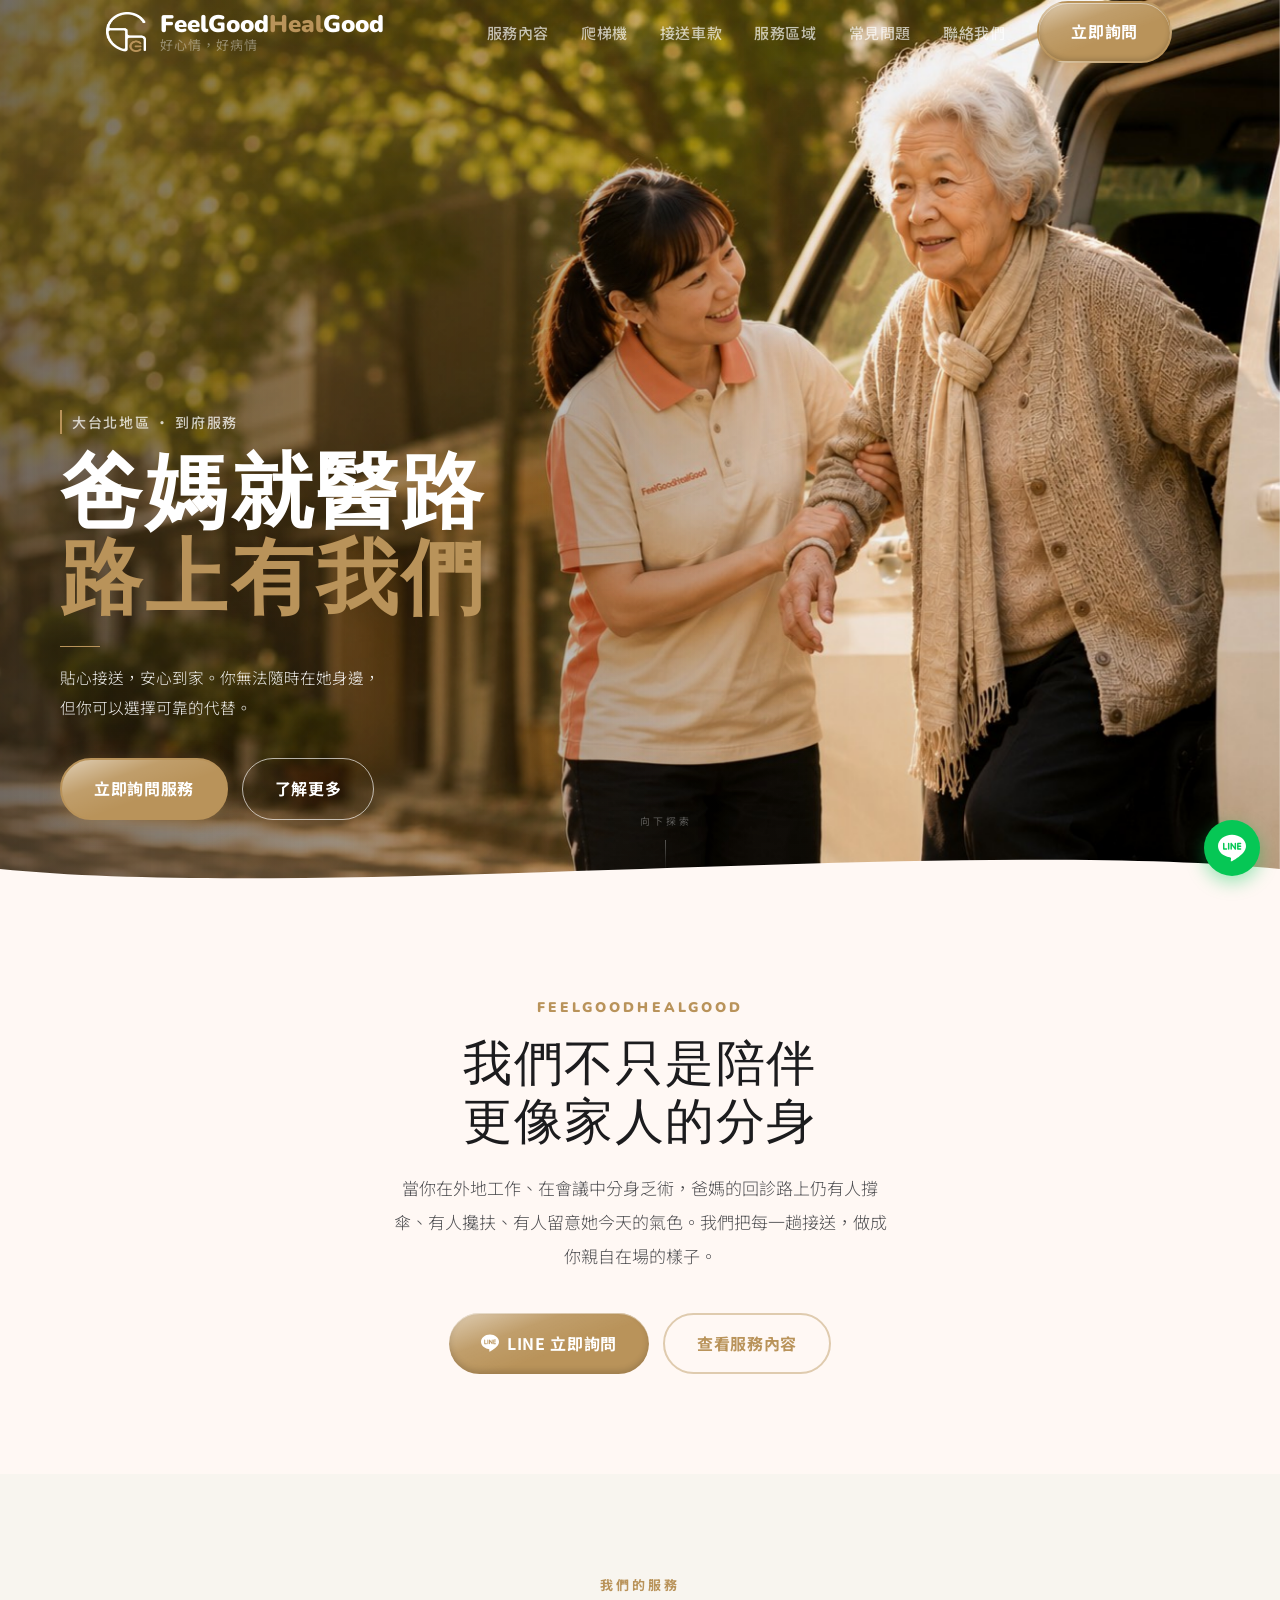
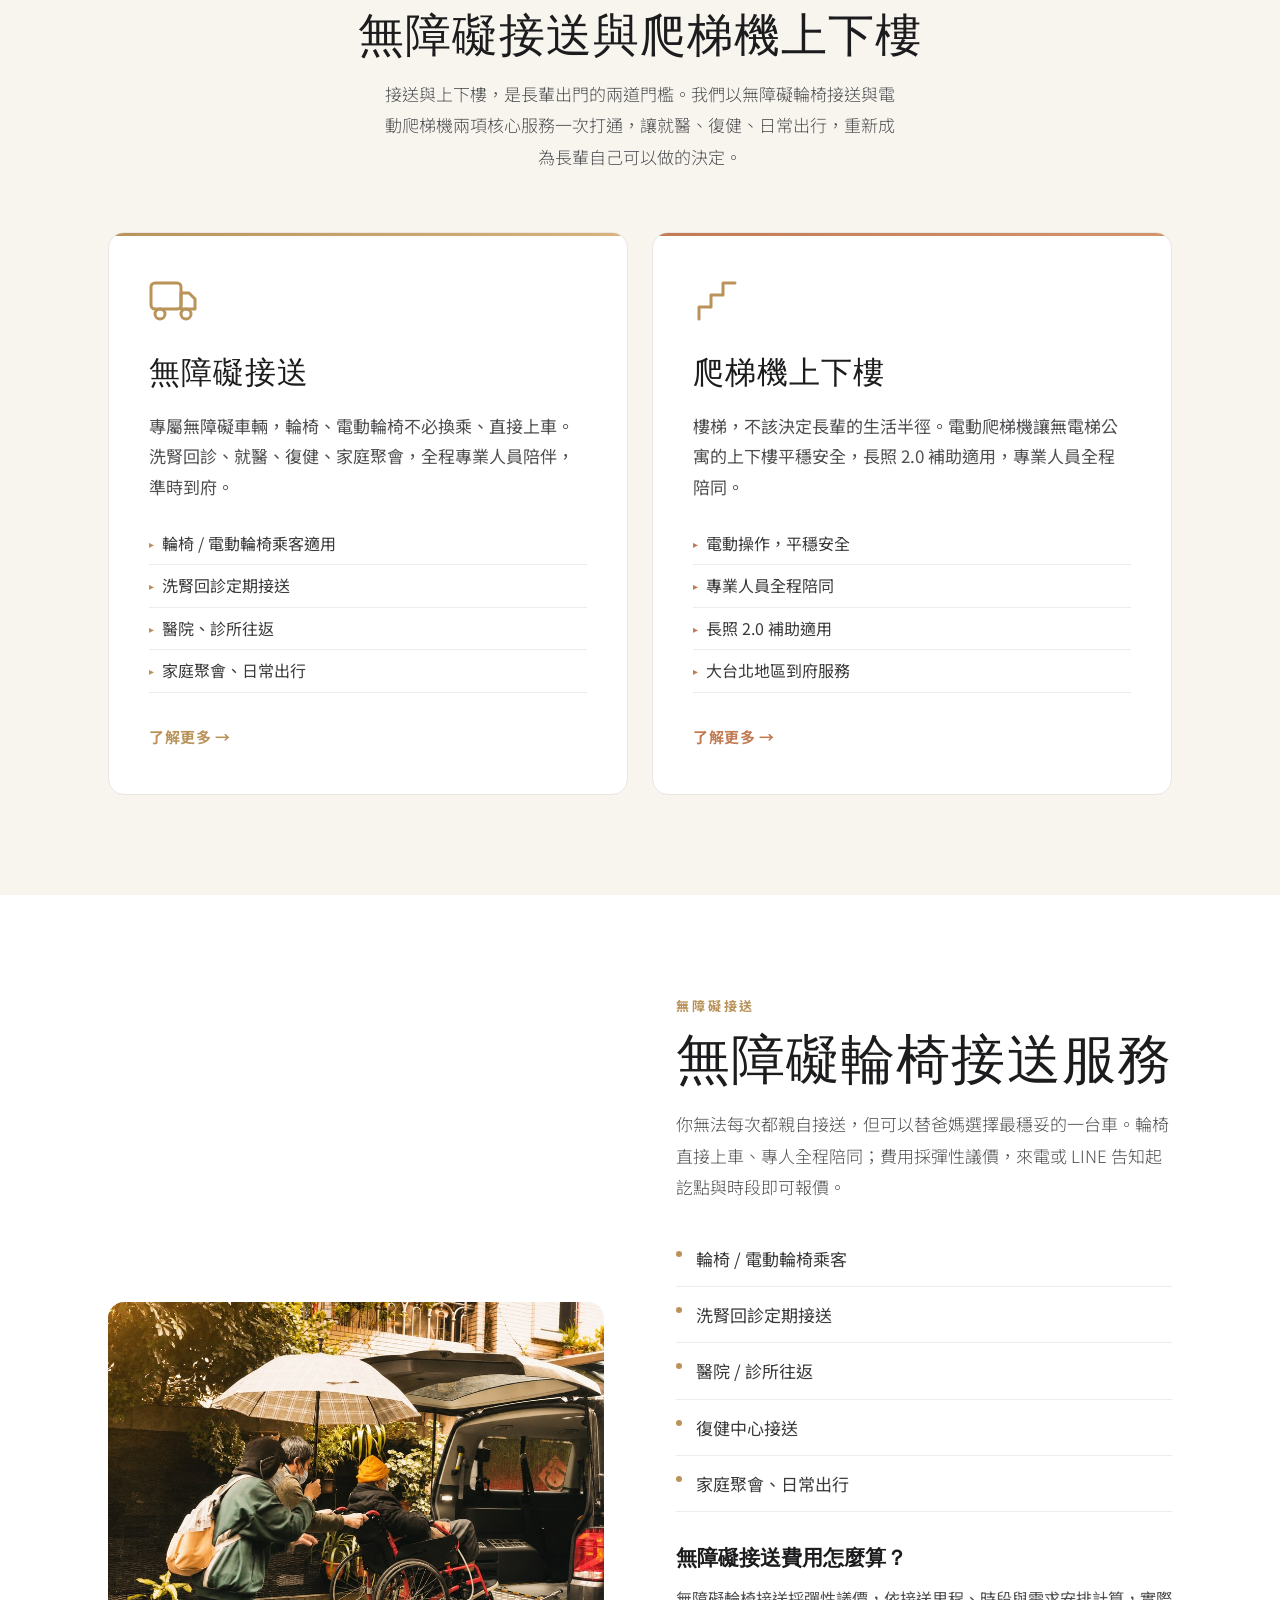
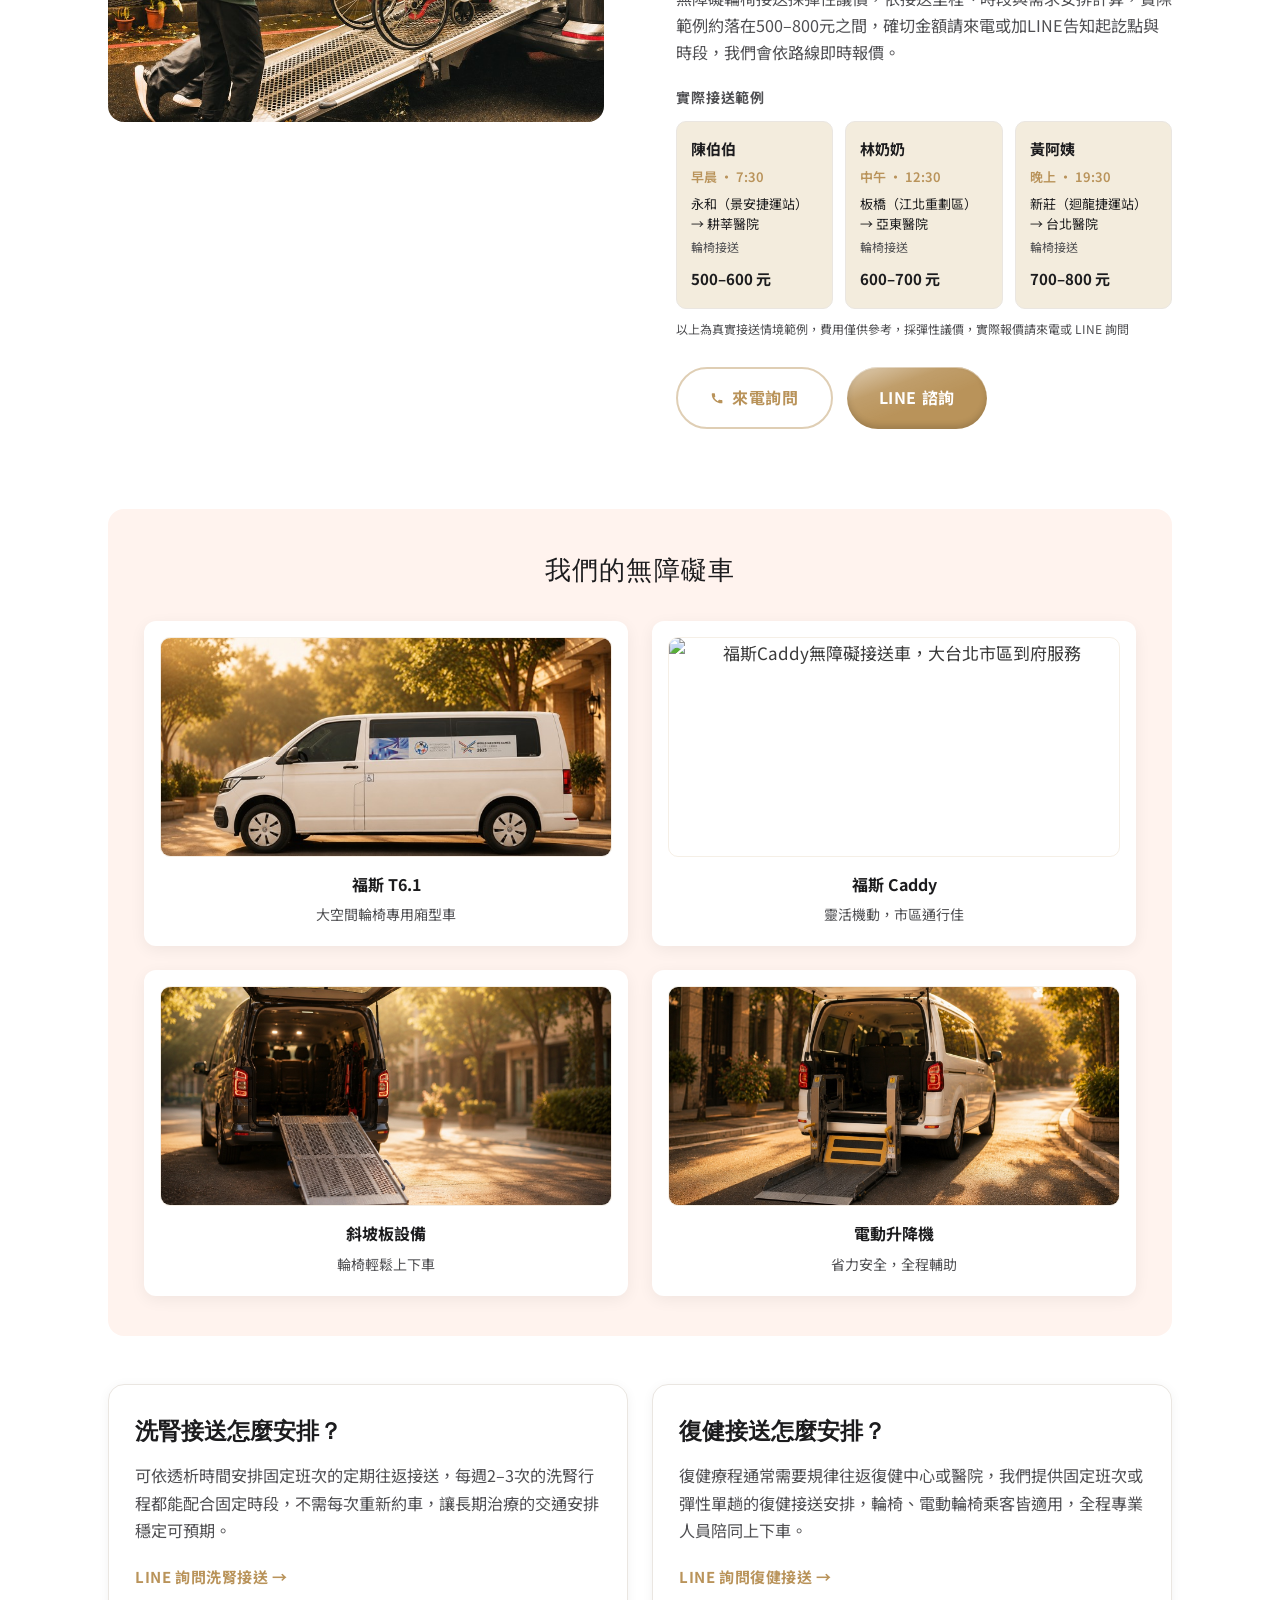
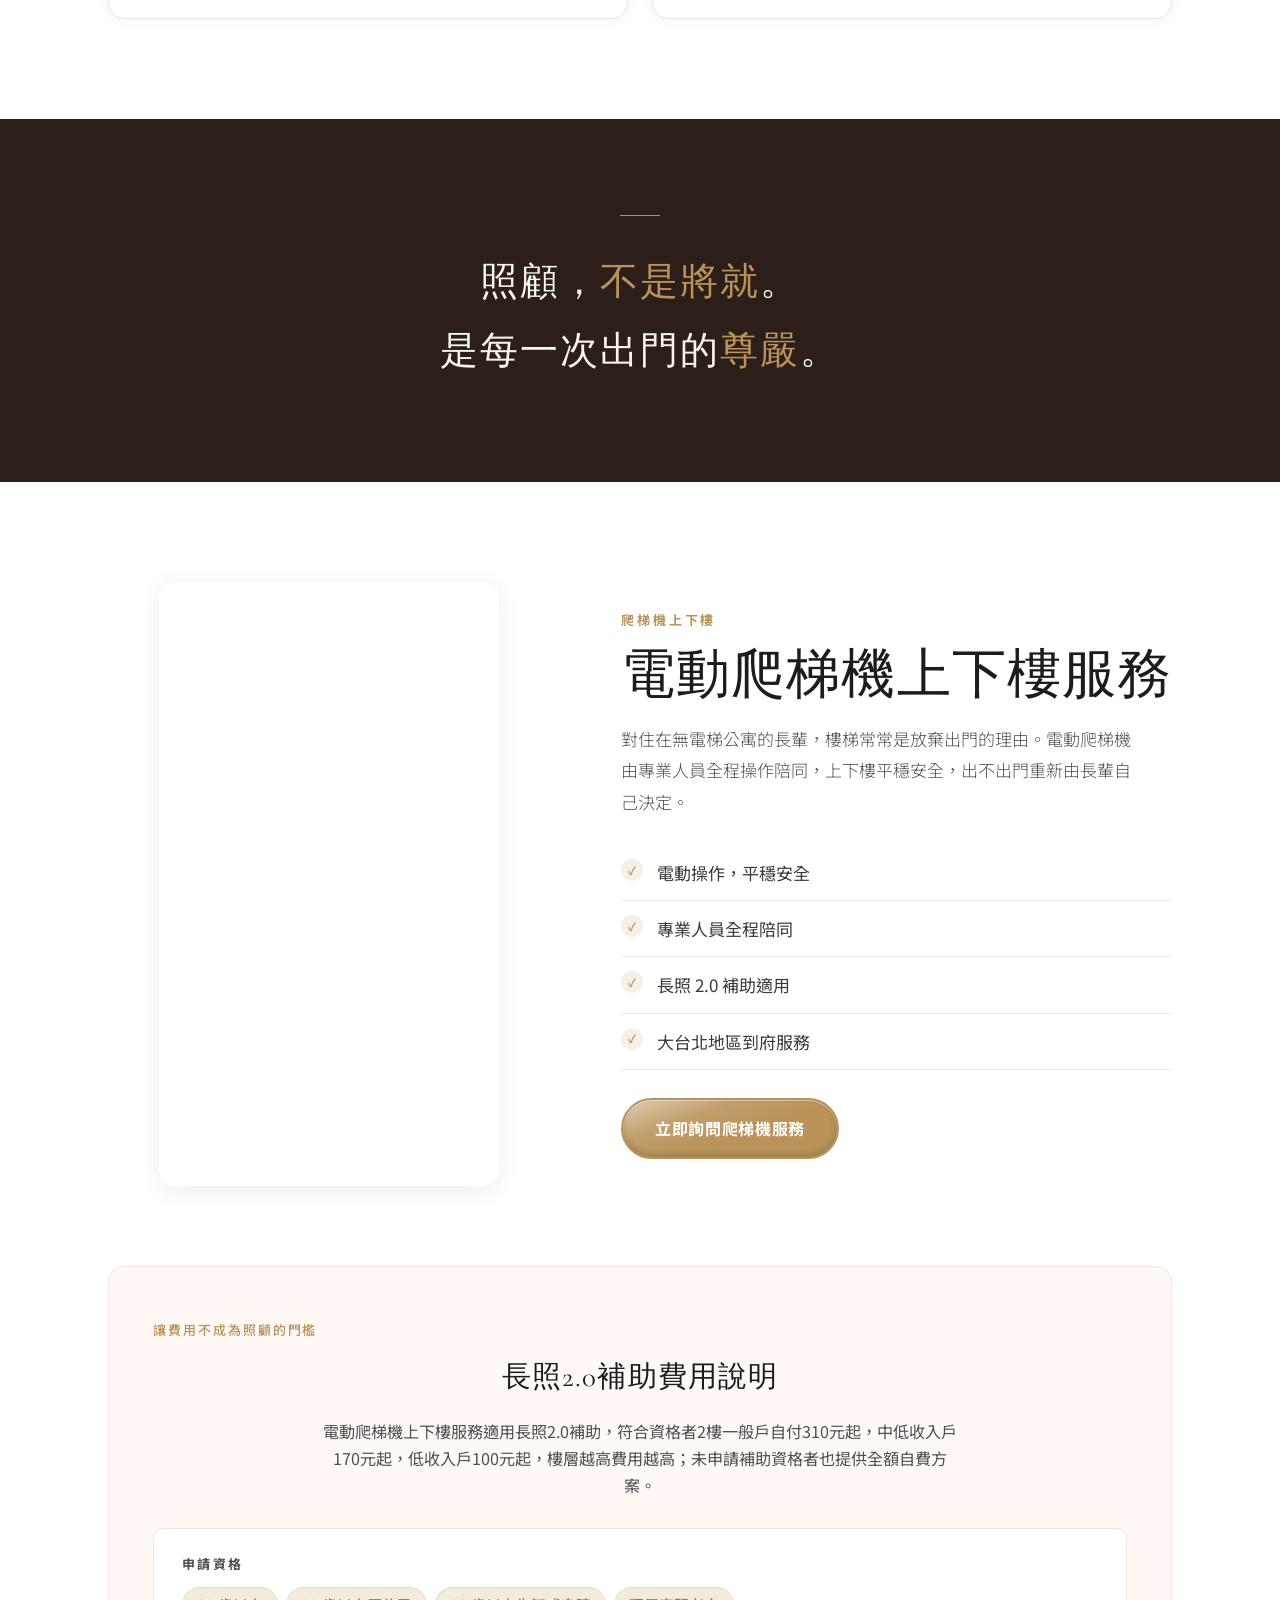
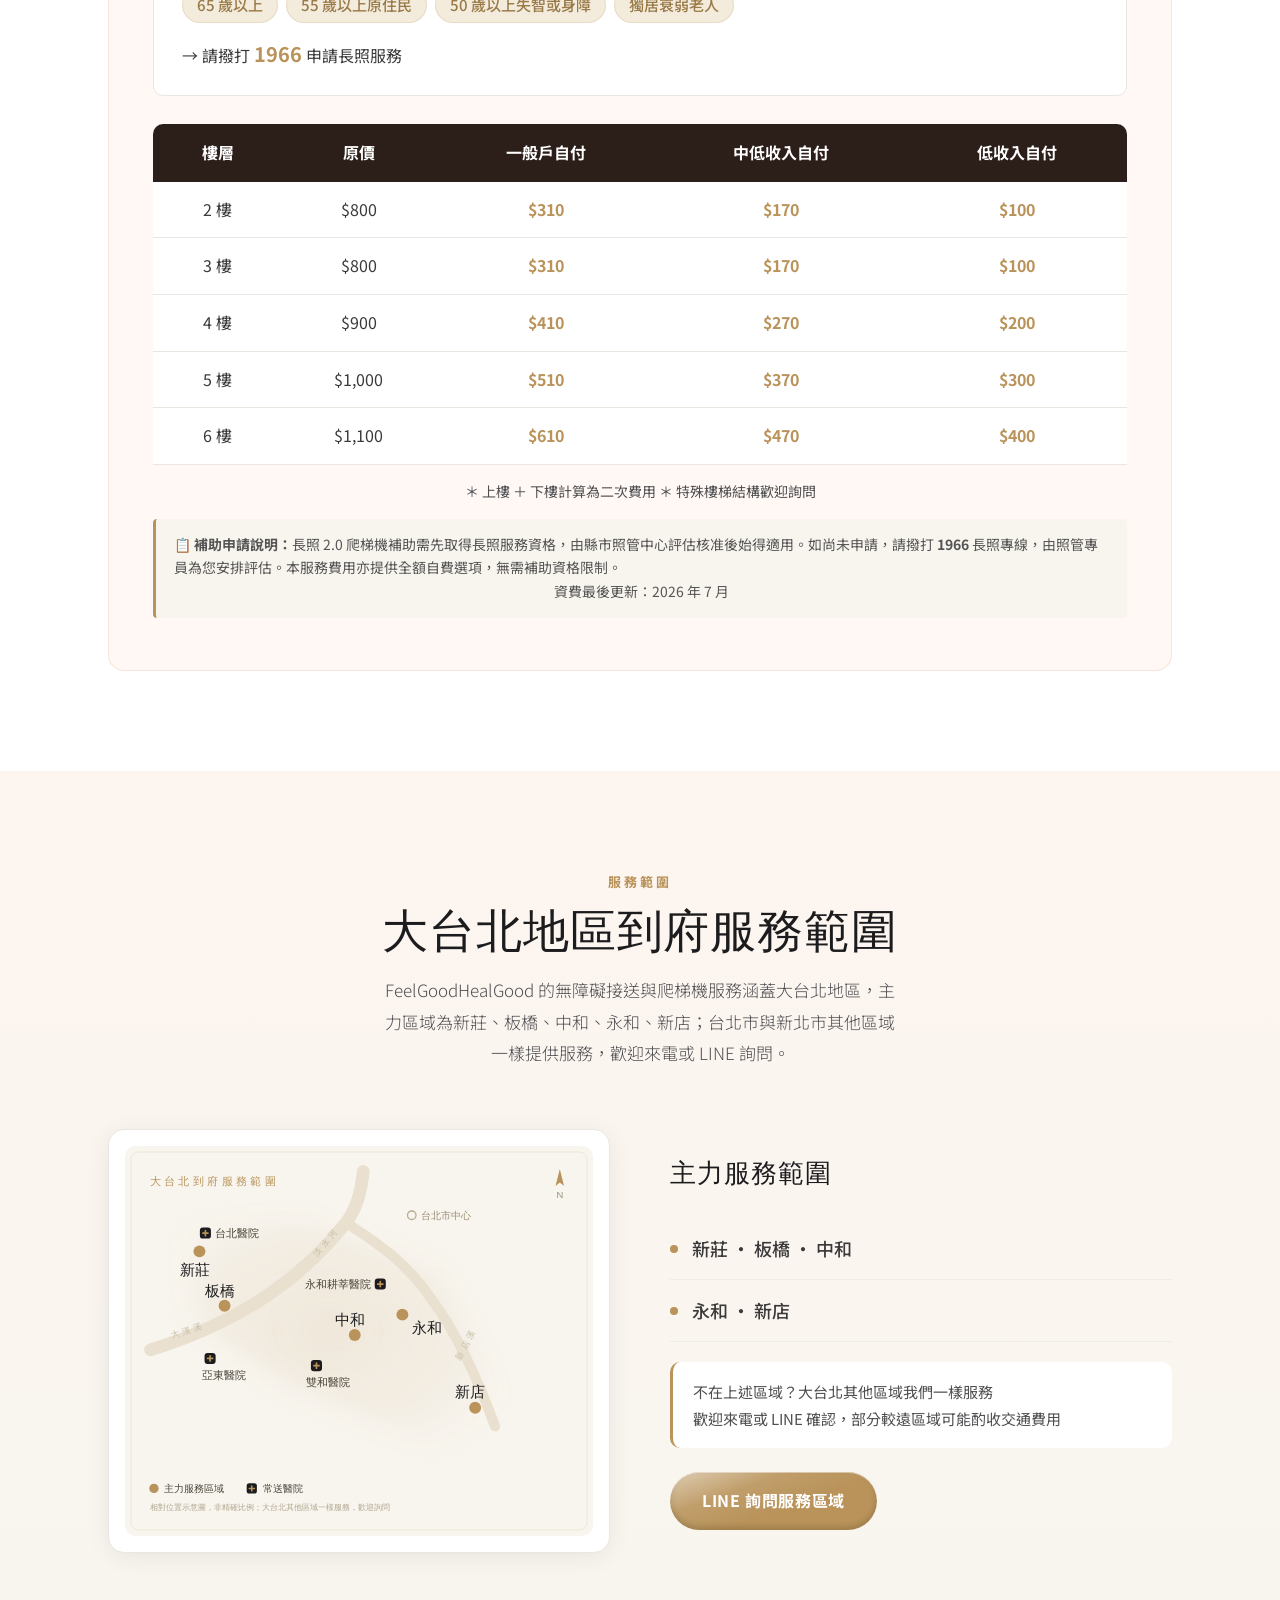
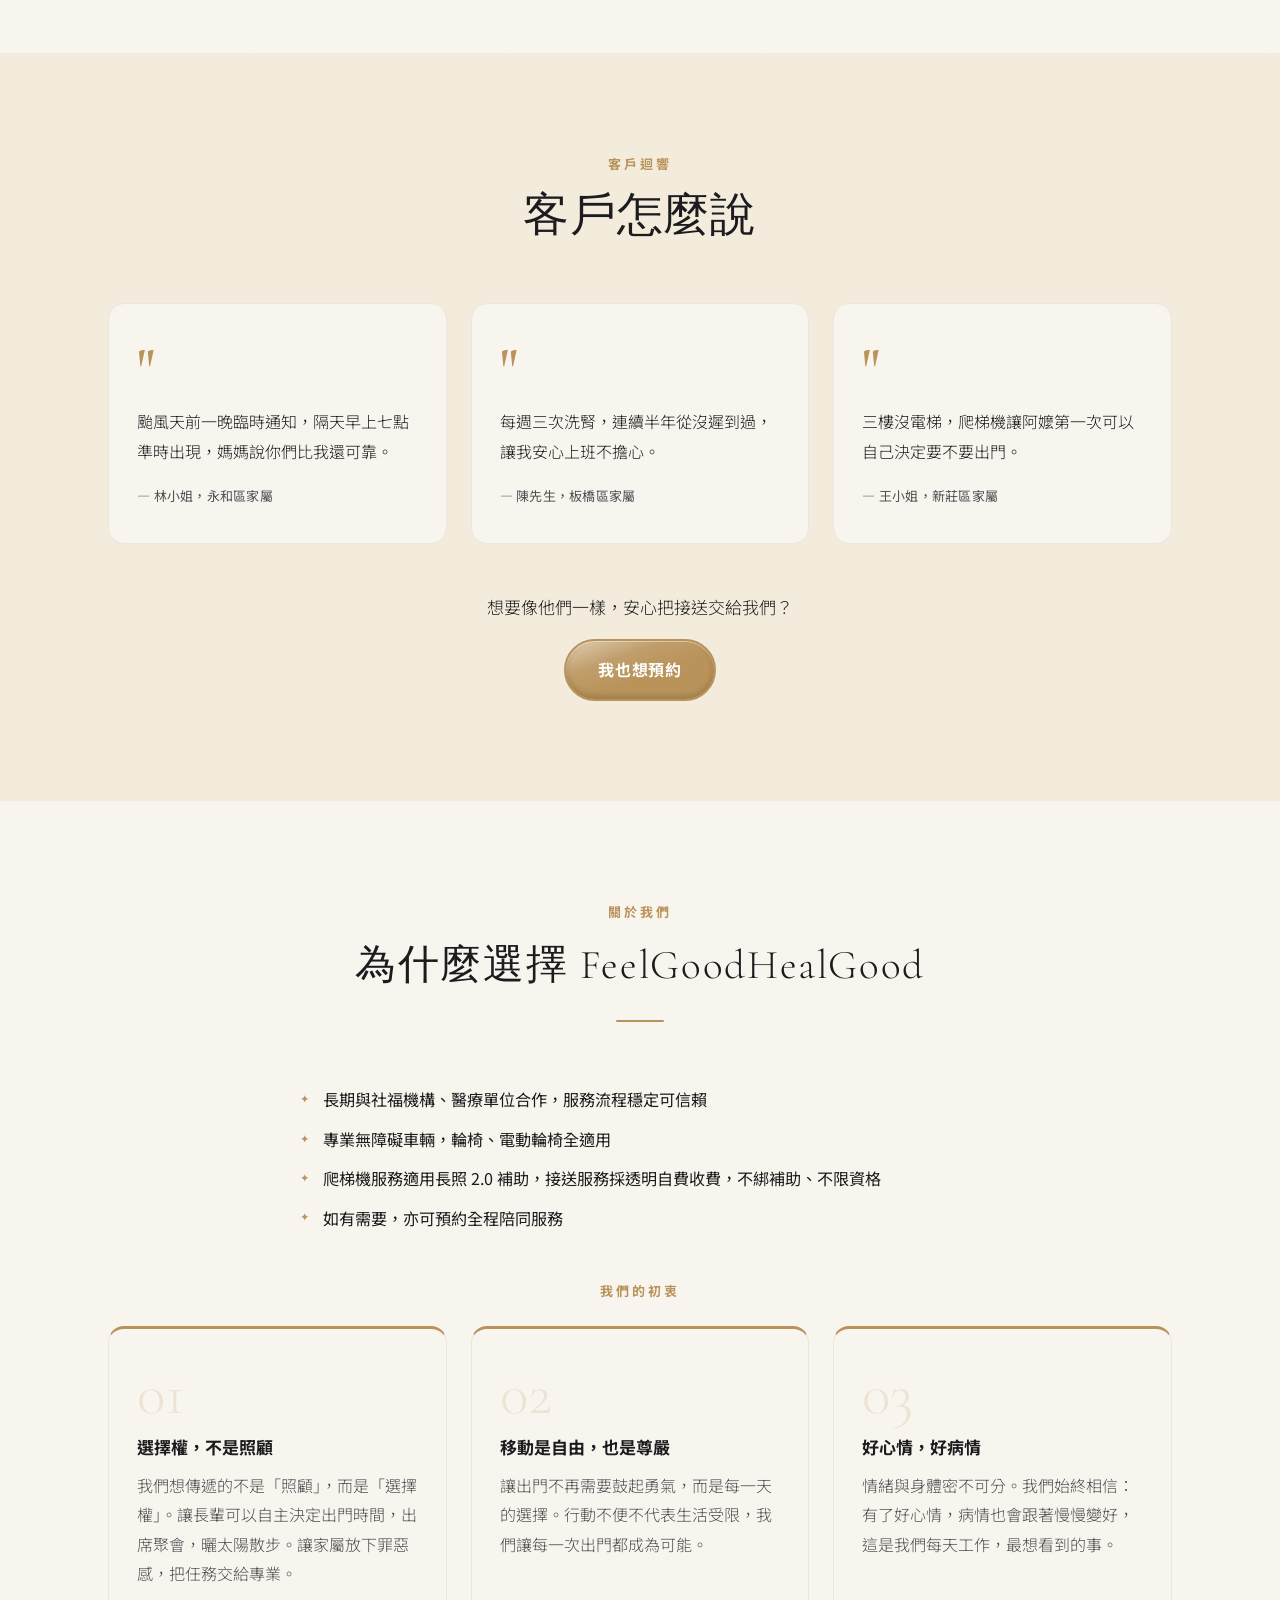
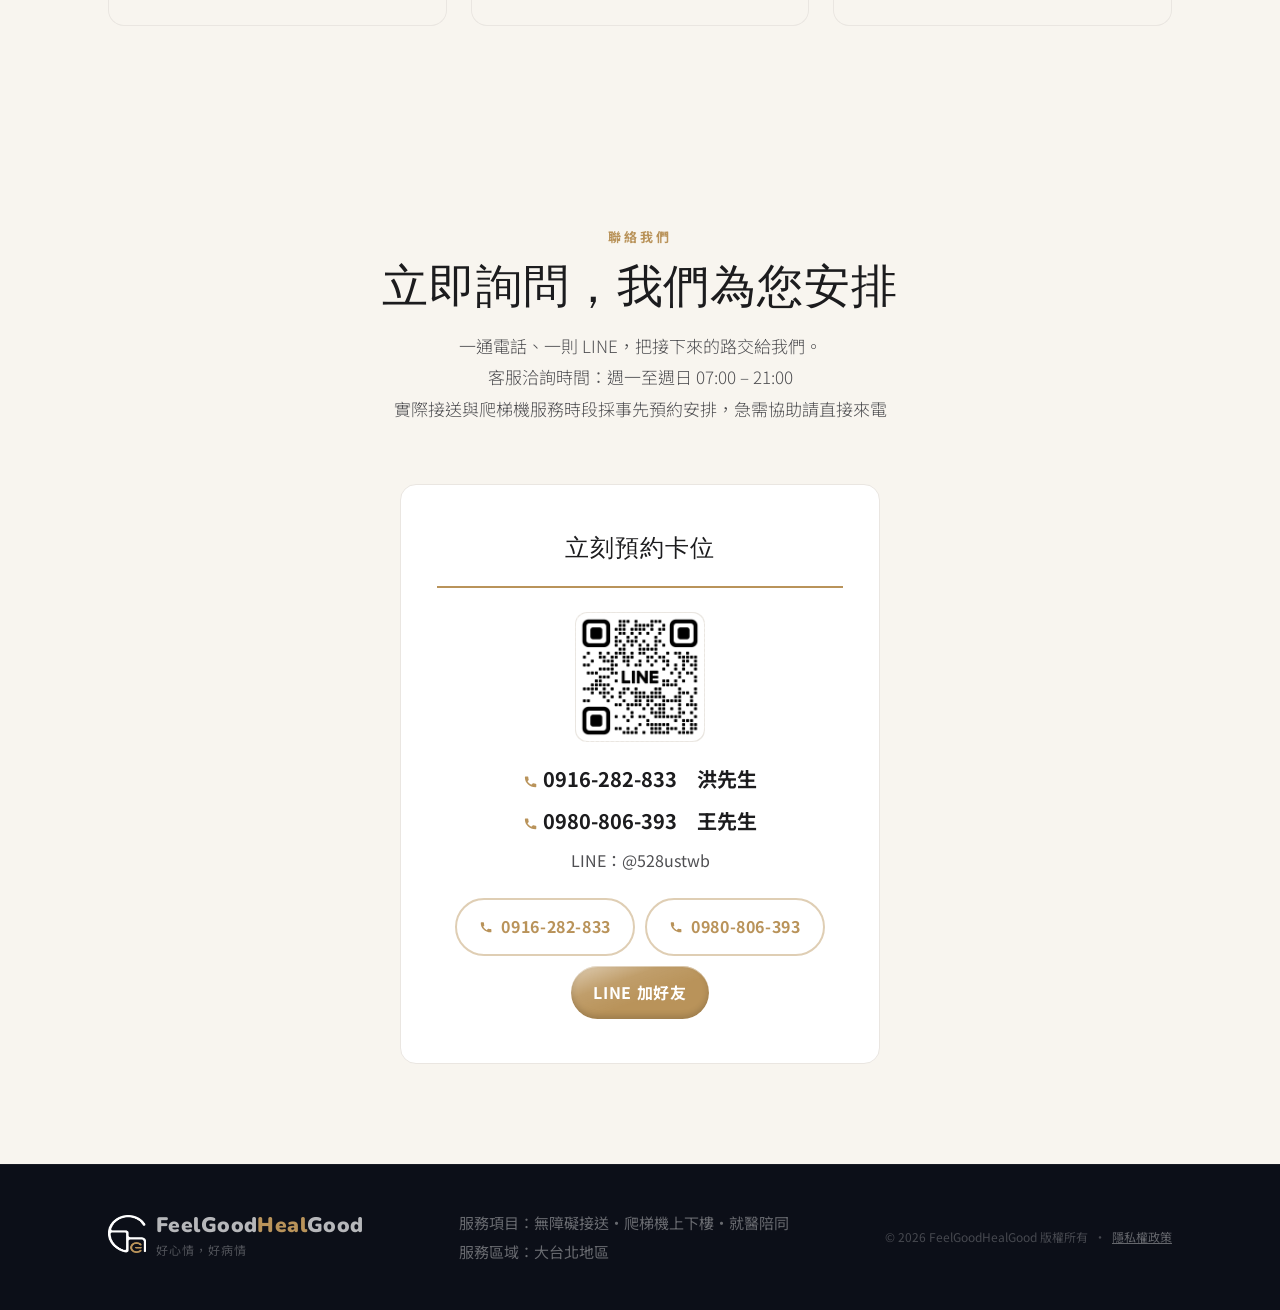
==== commit 3041b71e: "新莊板橋區聯絡人洪先生電話號碼改回原本的 0916-282-833" ====
--- a/index.html
+++ b/index.html
@@ -459,11 +459,11 @@
       <div class="contact-card fade-in">
         <h3 class="contact-region">立刻預約卡位</h3>
         <div class="contact-qr"><div class="qr-box"><a href="https://lin.ee/QLKIggKl" target="_blank" rel="noopener" aria-label="點擊加 LINE 好友" data-cta-type="line_external" data-cta-location="contact_qr" data-cta-label="LINE QR Code"><img src="/qr-xinban.png" alt="新莊・板橋區 LINE QR Code，點擊加好友"></a></div></div>
-        <p class="contact-phone"><span class="icon-phone-gold"><svg width="15" height="15" viewBox="0 0 24 24" fill="currentColor" aria-hidden="true"><path d="M6.62 10.79a15.05 15.05 0 0 0 6.59 6.59l2.2-2.2a1 1 0 0 1 1.01-.24c1.21.4 2.5.6 3.83.6a1 1 0 0 1 1 1V20a1 1 0 0 1-1 1C10.16 21 3 13.84 3 5a1 1 0 0 1 1-1h3.5a1 1 0 0 1 1 1c0 1.33.2 2.62.6 3.83a1 1 0 0 1-.24 1.01l-2.24 2.2z"/></svg></span> 0967-106-658　洪先生</p>
+        <p class="contact-phone"><span class="icon-phone-gold"><svg width="15" height="15" viewBox="0 0 24 24" fill="currentColor" aria-hidden="true"><path d="M6.62 10.79a15.05 15.05 0 0 0 6.59 6.59l2.2-2.2a1 1 0 0 1 1.01-.24c1.21.4 2.5.6 3.83.6a1 1 0 0 1 1 1V20a1 1 0 0 1-1 1C10.16 21 3 13.84 3 5a1 1 0 0 1 1-1h3.5a1 1 0 0 1 1 1c0 1.33.2 2.62.6 3.83a1 1 0 0 1-.24 1.01l-2.24 2.2z"/></svg></span> 0916-282-833　洪先生</p>
         <p class="contact-phone"><span class="icon-phone-gold"><svg width="15" height="15" viewBox="0 0 24 24" fill="currentColor" aria-hidden="true"><path d="M6.62 10.79a15.05 15.05 0 0 0 6.59 6.59l2.2-2.2a1 1 0 0 1 1.01-.24c1.21.4 2.5.6 3.83.6a1 1 0 0 1 1 1V20a1 1 0 0 1-1 1C10.16 21 3 13.84 3 5a1 1 0 0 1 1-1h3.5a1 1 0 0 1 1 1c0 1.33.2 2.62.6 3.83a1 1 0 0 1-.24 1.01l-2.24 2.2z"/></svg></span> 0980-806-393　王先生</p>
         <p class="contact-line-id">LINE：@528ustwb</p>
         <div class="contact-btns">
-          <a href="tel:0967106658" class="btn btn-outline" data-cta-type="call" data-cta-location="contact_phone_1" data-cta-label="0967-106-658"><svg width="14" height="14" viewBox="0 0 24 24" fill="currentColor" aria-hidden="true"><path d="M6.62 10.79a15.05 15.05 0 0 0 6.59 6.59l2.2-2.2a1 1 0 0 1 1.01-.24c1.21.4 2.5.6 3.83.6a1 1 0 0 1 1 1V20a1 1 0 0 1-1 1C10.16 21 3 13.84 3 5a1 1 0 0 1 1-1h3.5a1 1 0 0 1 1 1c0 1.33.2 2.62.6 3.83a1 1 0 0 1-.24 1.01l-2.24 2.2z"/></svg> 0967-106-658</a>
+          <a href="tel:0916282833" class="btn btn-outline" data-cta-type="call" data-cta-location="contact_phone_1" data-cta-label="0916-282-833"><svg width="14" height="14" viewBox="0 0 24 24" fill="currentColor" aria-hidden="true"><path d="M6.62 10.79a15.05 15.05 0 0 0 6.59 6.59l2.2-2.2a1 1 0 0 1 1.01-.24c1.21.4 2.5.6 3.83.6a1 1 0 0 1 1 1V20a1 1 0 0 1-1 1C10.16 21 3 13.84 3 5a1 1 0 0 1 1-1h3.5a1 1 0 0 1 1 1c0 1.33.2 2.62.6 3.83a1 1 0 0 1-.24 1.01l-2.24 2.2z"/></svg> 0916-282-833</a>
           <a href="tel:0980806393" class="btn btn-outline" data-cta-type="call" data-cta-location="contact_phone_2" data-cta-label="0980-806-393"><svg width="14" height="14" viewBox="0 0 24 24" fill="currentColor" aria-hidden="true"><path d="M6.62 10.79a15.05 15.05 0 0 0 6.59 6.59l2.2-2.2a1 1 0 0 1 1.01-.24c1.21.4 2.5.6 3.83.6a1 1 0 0 1 1 1V20a1 1 0 0 1-1 1C10.16 21 3 13.84 3 5a1 1 0 0 1 1-1h3.5a1 1 0 0 1 1 1c0 1.33.2 2.62.6 3.83a1 1 0 0 1-.24 1.01l-2.24 2.2z"/></svg> 0980-806-393</a>
           <a href="https://lin.ee/QLKIggKl" class="btn btn-line" target="_blank" rel="noopener" data-cta-type="line_external" data-cta-location="contact_line_button" data-cta-label="LINE 加好友">LINE 加好友</a>
         </div>
@@ -543,7 +543,7 @@
       "logo": "https://feelgoodhealgood.tw/logo-icon.png",
       "priceRange": "NT$500-1500",
       "telephone": [
-        "+886-967-106-658",
+        "+886-916-282-833",
         "+886-980-806-393"
       ],
       "sameAs": [
@@ -589,7 +589,7 @@
       "contactPoint": [
         {
           "@type": "ContactPoint",
-          "telephone": "+886-967-106-658",
+          "telephone": "+886-916-282-833",
           "contactType": "customer service",
           "areaServed": [
             "新莊區",
